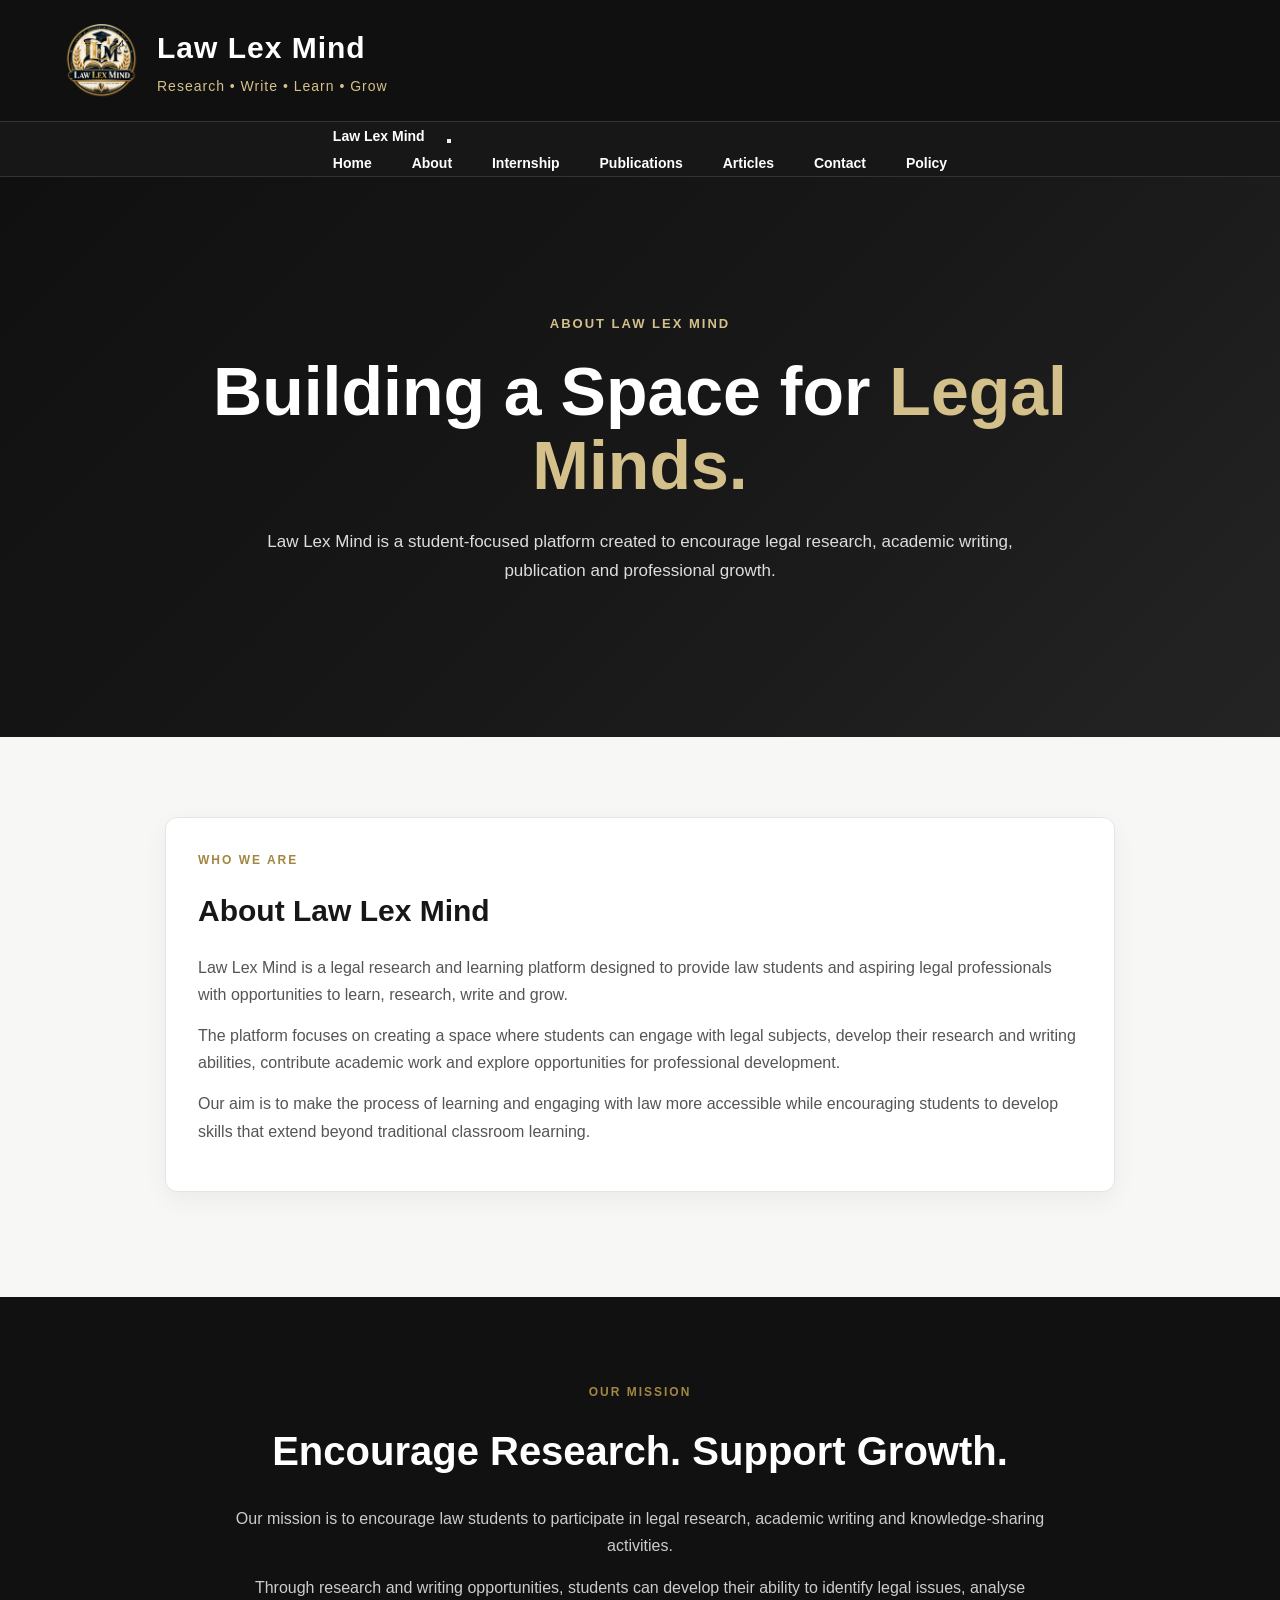
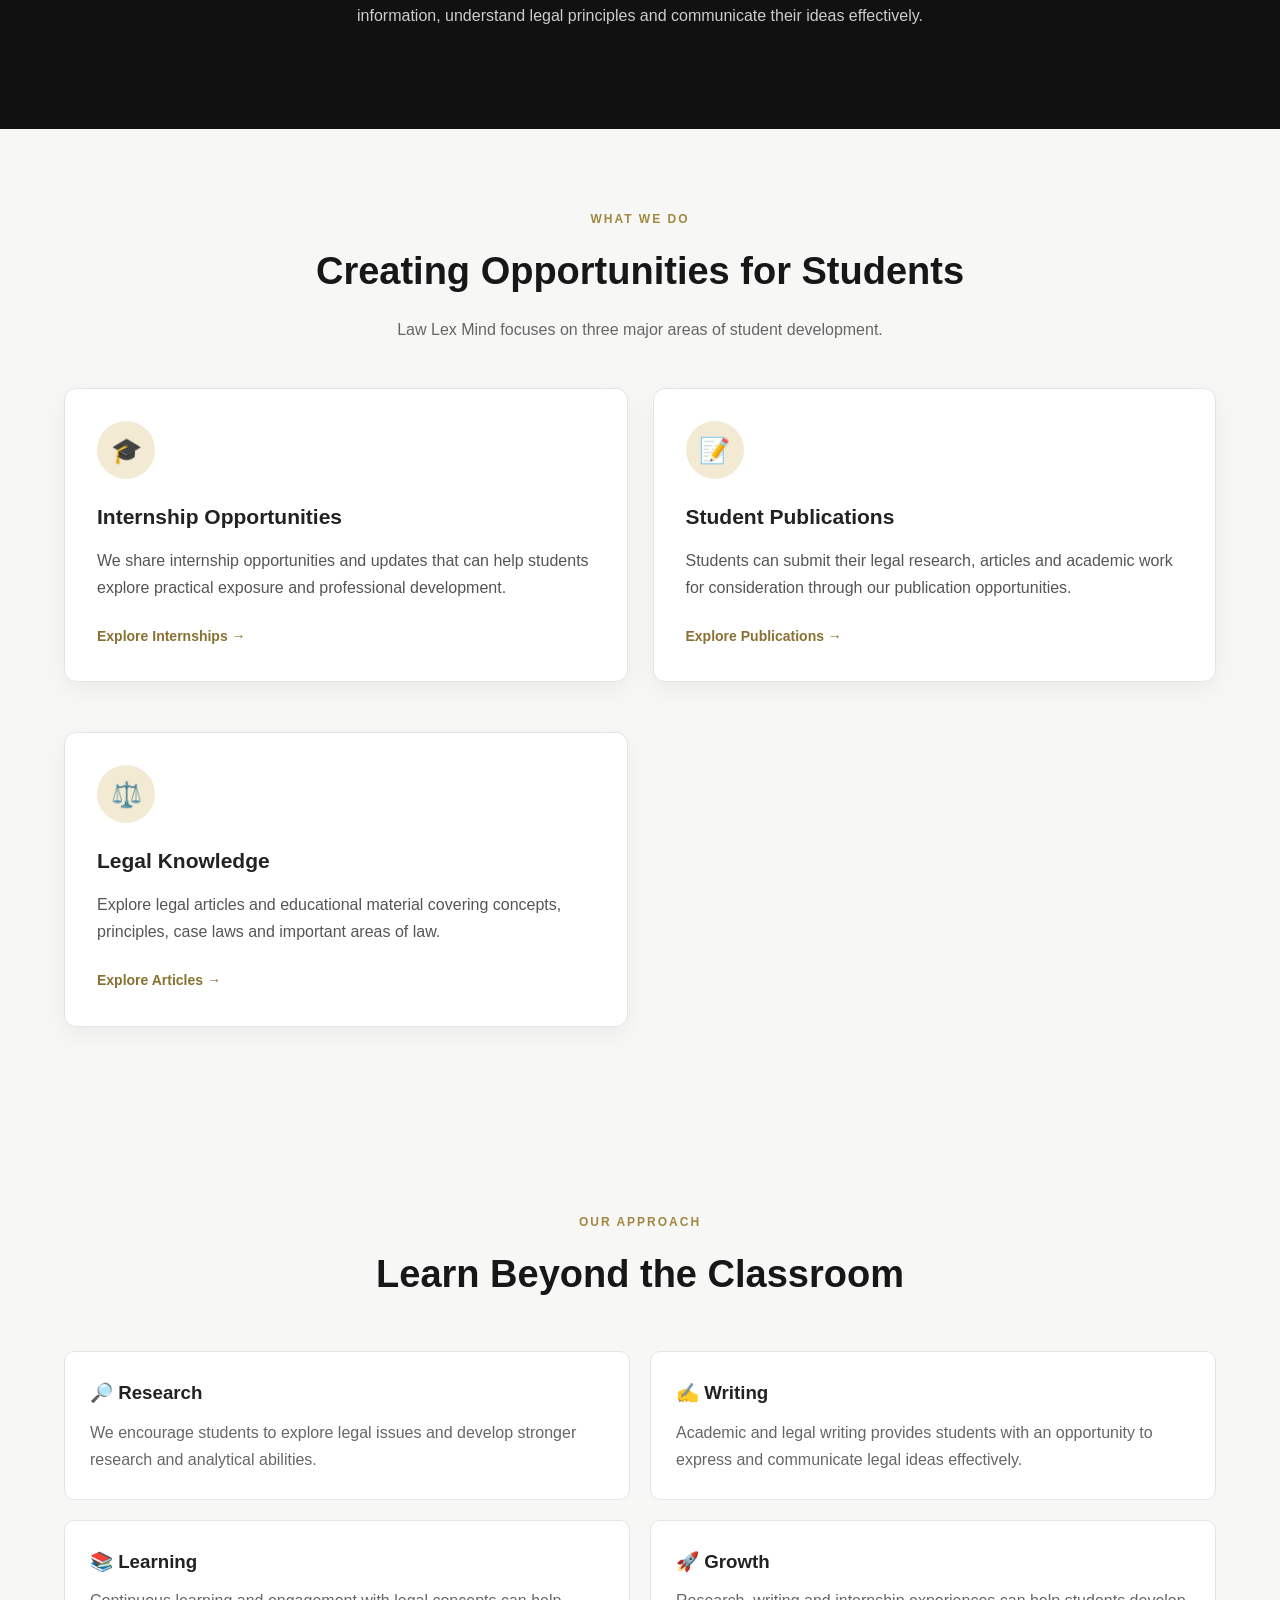
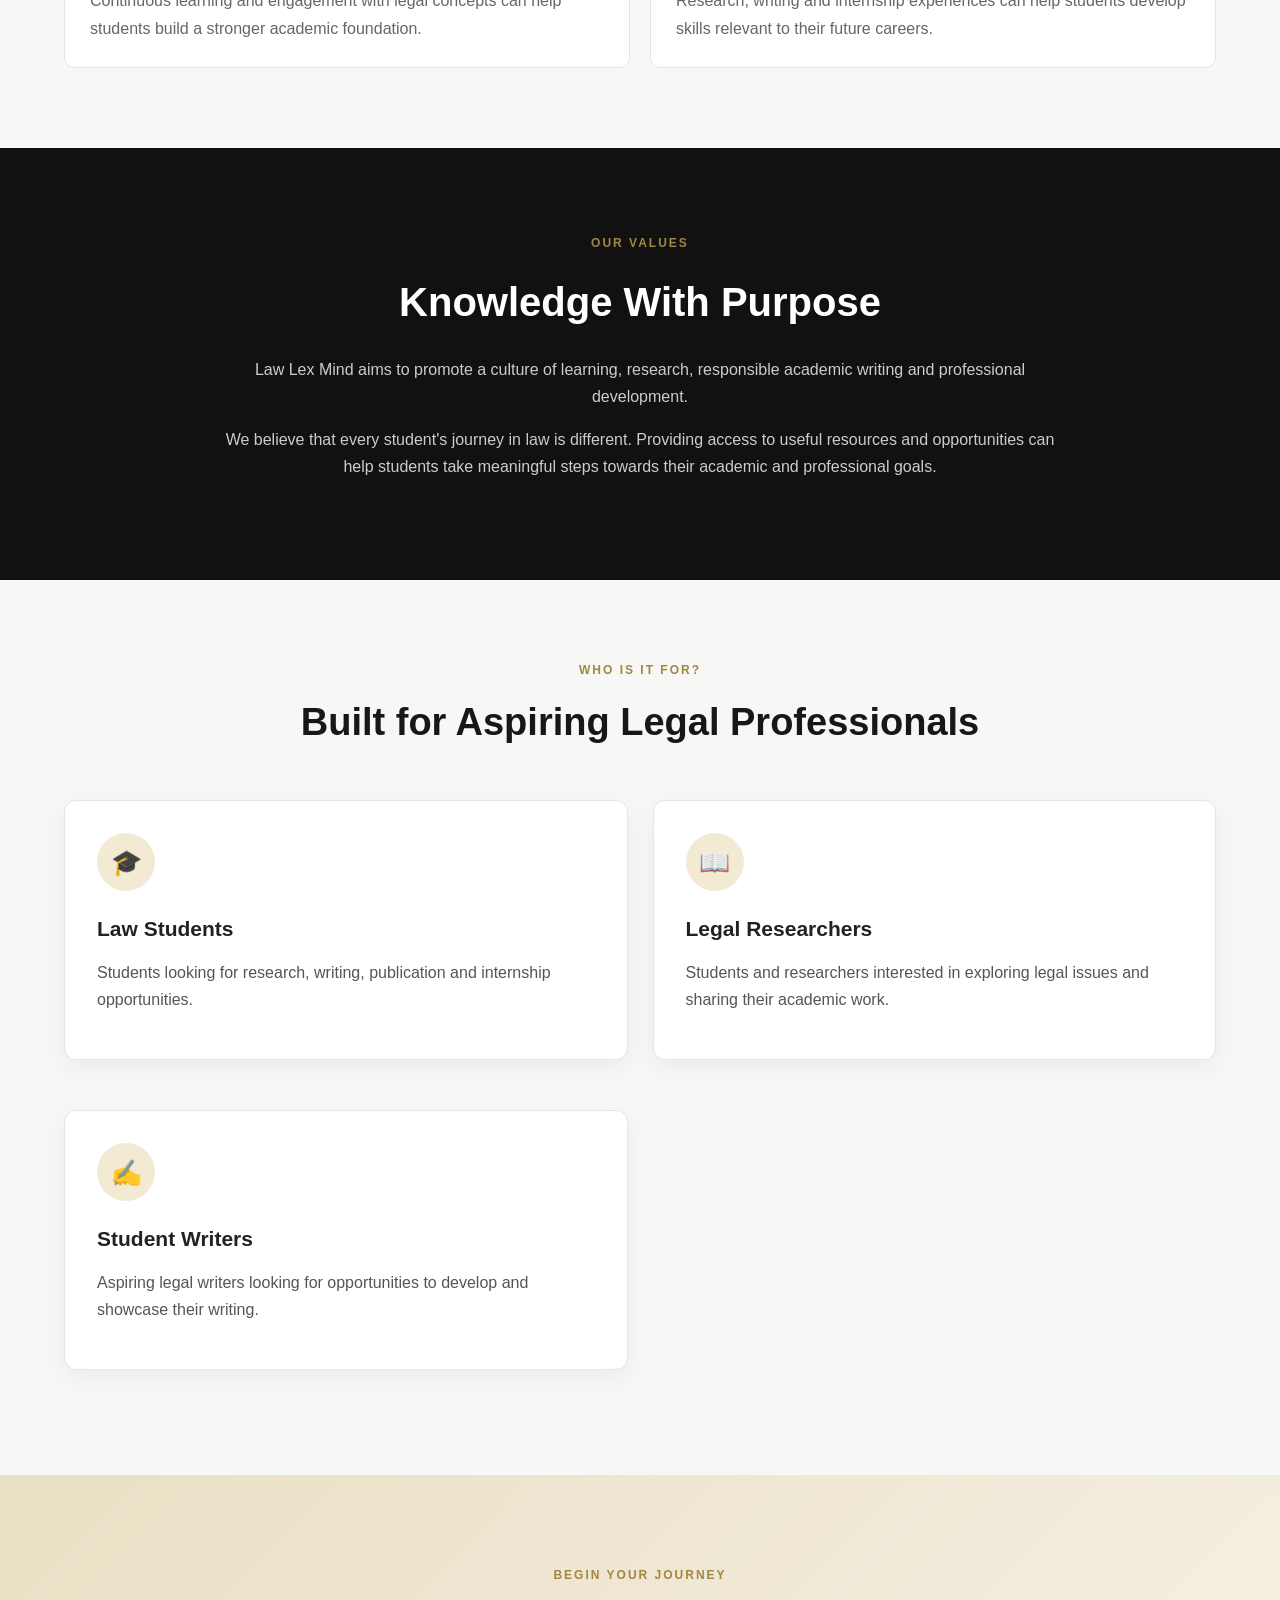
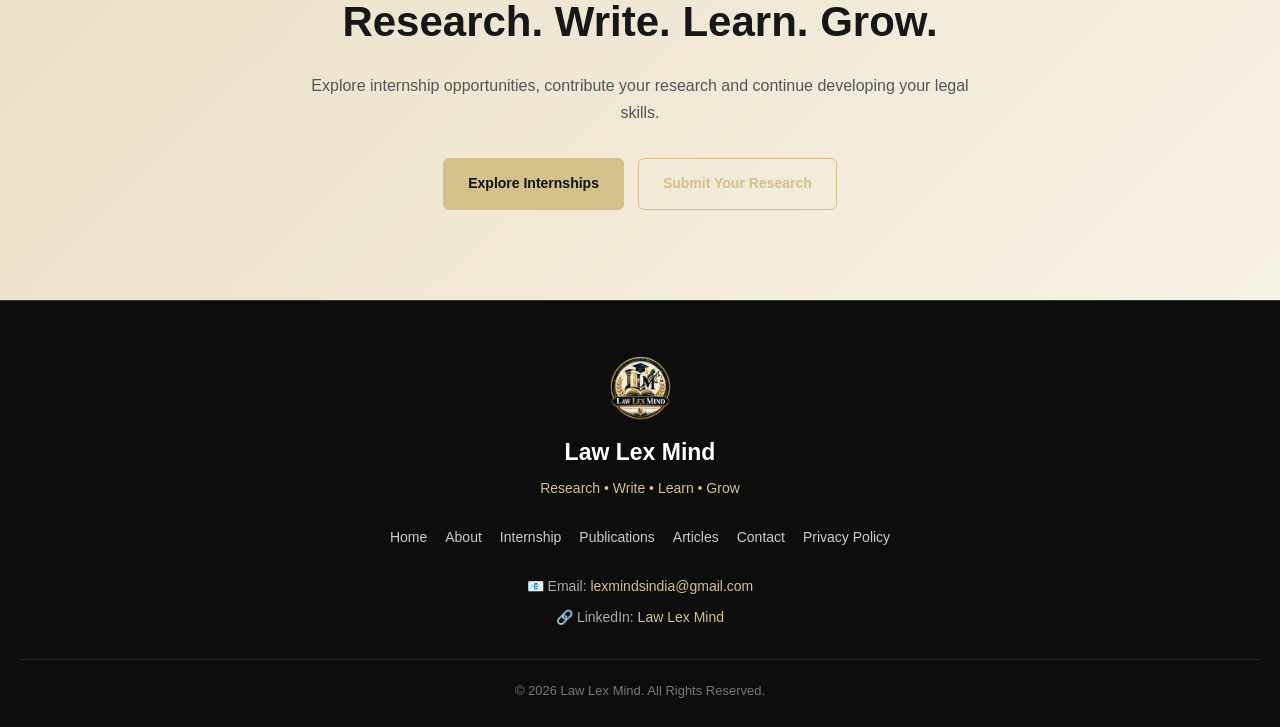
==== about.html @ 96eb08b3 "Update about.html" ====
<!DOCTYPE html>
<html lang="en">

<head>

  <meta charset="UTF-8">

  <meta name="viewport"
        content="width=device-width, initial-scale=1.0">

  <title>About | Law Lex Mind</title>

  <meta name="description"
        content="Learn about Law Lex Mind, a student-focused platform supporting legal research, academic writing, publications and internship opportunities.">

  <meta name="keywords"
        content="Law Lex Mind, about Law Lex Mind, legal research, law students, legal publications, internships">

  <meta name="author"
        content="Law Lex Mind">

  <link rel="icon"
        type="image/png"
        href="logo.png">

  <link rel="stylesheet"
        href="style.css">

</head>


<body>


<!-- =====================================================
     HEADER
     ===================================================== -->

<header>

  <div class="logo-area">

    <img src="logo.png"
         alt="Law Lex Mind Logo"
         class="site-logo">

    <div>

      <h1>Law Lex Mind</h1>

      <p>
        Research • Write • Learn • Grow
      </p>

    </div>

  </div>

</header>



<!-- =====================================================
     NAVIGATION
     ===================================================== -->

<nav class="navbar">

  <div class="nav-container">


    <!-- Mobile / Compact Brand -->

    <a href="index.html"
       class="nav-brand">

      Law Lex Mind

    </a>


    <!-- Three Line Menu -->

    <button class="menu-toggle"
            id="menuToggle"
            aria-label="Open navigation menu"
            aria-expanded="false">

      <span></span>
      <span></span>
      <span></span>

    </button>


    <!-- Navigation Links -->

    <div class="nav-links"
         id="navLinks">

      <a href="index.html">
        Home
      </a>

      <a href="about.html">
        About
      </a>

      <a href="internship.html">
        Internship
      </a>

      <a href="publications.html">
        Publications
      </a>

      <a href="articles.html">
        Articles
      </a>

      <a href="contact.html">
        Contact
      </a>

      <a href="policy.html">
        Policy
      </a>

    </div>

  </div>

</nav>



<!-- =====================================================
     ABOUT HERO
     ===================================================== -->

<section class="hero about-hero">

  <div class="hero-content">

    <p class="hero-tag">
      ABOUT LAW LEX MIND
    </p>

    <h2>
      Building a Space for
      <span>Legal Minds.</span>
    </h2>

    <p class="hero-text">

      Law Lex Mind is a student-focused platform
      created to encourage legal research, academic
      writing, publication and professional growth.

    </p>

  </div>

</section>



<!-- =====================================================
     WHO WE ARE
     ===================================================== -->

<main>


<section class="container">

  <div class="card intro-card">

    <p class="small-heading">
      WHO WE ARE
    </p>

    <h2>
      About Law Lex Mind
    </h2>

    <p>

      Law Lex Mind is a legal research and learning
      platform designed to provide law students and
      aspiring legal professionals with opportunities
      to learn, research, write and grow.

    </p>

    <p>

      The platform focuses on creating a space where
      students can engage with legal subjects, develop
      their research and writing abilities, contribute
      academic work and explore opportunities for
      professional development.

    </p>

    <p>

      Our aim is to make the process of learning and
      engaging with law more accessible while
      encouraging students to develop skills that
      extend beyond traditional classroom learning.

    </p>

  </div>

</section>



<!-- =====================================================
     OUR MISSION
     ===================================================== -->

<section class="dark-section">

  <div class="container">

    <div class="purpose-content">

      <p class="small-heading">
        OUR MISSION
      </p>

      <h2>
        Encourage Research. Support Growth.
      </h2>

      <p>

        Our mission is to encourage law students to
        participate in legal research, academic writing
        and knowledge-sharing activities.

      </p>

      <p>

        Through research and writing opportunities,
        students can develop their ability to identify
        legal issues, analyse information, understand
        legal principles and communicate their ideas
        effectively.

      </p>

    </div>

  </div>

</section>



<!-- =====================================================
     WHAT WE DO
     ===================================================== -->

<section class="container">

  <div class="section-heading">

    <p class="small-heading">
      WHAT WE DO
    </p>

    <h2>
      Creating Opportunities for Students
    </h2>

    <p>

      Law Lex Mind focuses on three major areas
      of student development.

    </p>

  </div>



  <div class="feature-grid">


    <!-- INTERNSHIPS -->

    <div class="card feature-card">

      <div class="feature-icon">
        🎓
      </div>

      <h3>
        Internship Opportunities
      </h3>

      <p>

        We share internship opportunities and
        updates that can help students explore
        practical exposure and professional
        development.

      </p>

      <a href="internship.html"
         class="card-button">

        Explore Internships →

      </a>

    </div>



    <!-- PUBLICATIONS -->

    <div class="card feature-card">

      <div class="feature-icon">
        📝
      </div>

      <h3>
        Student Publications
      </h3>

      <p>

        Students can submit their legal research,
        articles and academic work for consideration
        through our publication opportunities.

      </p>

      <a href="publications.html"
         class="card-button">

        Explore Publications →

      </a>

    </div>



    <!-- ARTICLES -->

    <div class="card feature-card">

      <div class="feature-icon">
        ⚖️
      </div>

      <h3>
        Legal Knowledge
      </h3>

      <p>

        Explore legal articles and educational
        material covering concepts, principles,
        case laws and important areas of law.

      </p>

      <a href="articles.html"
         class="card-button">

        Explore Articles →

      </a>

    </div>

  </div>

</section>



<!-- =====================================================
     OUR APPROACH
     ===================================================== -->

<section class="container">

  <div class="section-heading">

    <p class="small-heading">
      OUR APPROACH
    </p>

    <h2>
      Learn Beyond the Classroom
    </h2>

  </div>



  <div class="benefits-grid">


    <div class="benefit">

      <h3>
        🔎 Research
      </h3>

      <p>

        We encourage students to explore legal
        issues and develop stronger research
        and analytical abilities.

      </p>

    </div>



    <div class="benefit">

      <h3>
        ✍️ Writing
      </h3>

      <p>

        Academic and legal writing provides
        students with an opportunity to express
        and communicate legal ideas effectively.

      </p>

    </div>



    <div class="benefit">

      <h3>
        📚 Learning
      </h3>

      <p>

        Continuous learning and engagement
        with legal concepts can help students
        build a stronger academic foundation.

      </p>

    </div>



    <div class="benefit">

      <h3>
        🚀 Growth
      </h3>

      <p>

        Research, writing and internship
        experiences can help students develop
        skills relevant to their future careers.

      </p>

    </div>

  </div>

</section>



<!-- =====================================================
     OUR VALUES
     ===================================================== -->

<section class="dark-section">

  <div class="container">

    <div class="purpose-content">

      <p class="small-heading">
        OUR VALUES
      </p>

      <h2>
        Knowledge With Purpose
      </h2>

      <p>

        Law Lex Mind aims to promote a culture of
        learning, research, responsible academic
        writing and professional development.

      </p>

      <p>

        We believe that every student's journey
        in law is different. Providing access to
        useful resources and opportunities can
        help students take meaningful steps
        towards their academic and professional
        goals.

      </p>

    </div>

  </div>

</section>



<!-- =====================================================
     WHO CAN USE LAW LEX MIND
     ===================================================== -->

<section class="container">

  <div class="section-heading">

    <p class="small-heading">
      WHO IS IT FOR?
    </p>

    <h2>
      Built for Aspiring Legal Professionals
    </h2>

  </div>



  <div class="feature-grid">


    <div class="card feature-card">

      <div class="feature-icon">
        🎓
      </div>

      <h3>
        Law Students
      </h3>

      <p>

        Students looking for research,
        writing, publication and internship
        opportunities.

      </p>

    </div>



    <div class="card feature-card">

      <div class="feature-icon">
        📖
      </div>

      <h3>
        Legal Researchers
      </h3>

      <p>

        Students and researchers interested
        in exploring legal issues and sharing
        their academic work.

      </p>

    </div>



    <div class="card feature-card">

      <div class="feature-icon">
        ✍️
      </div>

      <h3>
        Student Writers
      </h3>

      <p>

        Aspiring legal writers looking for
        opportunities to develop and showcase
        their writing.

      </p>

    </div>

  </div>

</section>



<!-- =====================================================
     CALL TO ACTION
     ===================================================== -->

<section class="cta-section">

  <div class="container">

    <p class="small-heading">
      BEGIN YOUR JOURNEY
    </p>

    <h2>
      Research. Write. Learn. Grow.
    </h2>

    <p>

      Explore internship opportunities,
      contribute your research and continue
      developing your legal skills.

    </p>


    <div class="hero-buttons">


      <a href="internship.html"
         class="btn">

        Explore Internships

      </a>


      <a href="publications.html"
         class="btn secondary-btn">

        Submit Your Research

      </a>


    </div>

  </div>

</section>


</main>



<!-- =====================================================
     FOOTER
     ===================================================== -->

<footer>


  <div class="footer-logo">

    <img src="logo.png"
         alt="Law Lex Mind Logo"
         class="footer-logo-img">

    <h3>
      Law Lex Mind
    </h3>

    <p>
      Research • Write • Learn • Grow
    </p>

  </div>



  <div class="footer-links">

    <a href="index.html">
      Home
    </a>

    <a href="about.html">
      About
    </a>

    <a href="internship.html">
      Internship
    </a>

    <a href="publications.html">
      Publications
    </a>

    <a href="articles.html">
      Articles
    </a>

    <a href="contact.html">
      Contact
    </a>

    <a href="policy.html">
      Privacy Policy
    </a>

  </div>



  <div class="footer-contact">

    <p>

      📧 Email:

      <a href="mailto:lexmindsindia@gmail.com">

        lexmindsindia@gmail.com

      </a>

    </p>


    <p>

      🔗 LinkedIn:

      <a href="https://www.linkedin.com/company/legal-school-notes/"
         target="_blank"
         rel="noopener">

        Law Lex Mind

      </a>

    </p>

  </div>



  <p class="copyright">

    © 2026 Law Lex Mind. All Rights Reserved.

  </p>


</footer>



<!-- =====================================================
     MOBILE MENU JAVASCRIPT
     ===================================================== -->

<script>

const menuToggle =
  document.getElementById("menuToggle");

const navLinks =
  document.getElementById("navLinks");


/* Open / Close Menu */

menuToggle.addEventListener(
  "click",
  function () {

    navLinks.classList.toggle("active");

    const isOpen =
      navLinks.classList.contains("active");

    menuToggle.setAttribute(
      "aria-expanded",
      isOpen
    );

  }
);



/* Close Menu After Selecting a Page */

document.querySelectorAll(
  ".nav-links a"
).forEach(
  function (link) {

    link.addEventListener(
      "click",
      function () {

        navLinks.classList.remove("active");

        menuToggle.setAttribute(
          "aria-expanded",
          "false"
        );

      }
    );

  }
);

</script>


</body>

</html>
---- style.css ----
/* =========================================================
   LAW LEX MIND
   PROFESSIONAL WEBSITE STYLESHEET
   ========================================================= */


/* =========================
   RESET
   ========================= */

* {
  margin: 0;
  padding: 0;
  box-sizing: border-box;
}


html {
  scroll-behavior: smooth;
}


body {
  font-family: Arial, Helvetica, sans-serif;
  background: #f7f7f5;
  color: #202020;
  line-height: 1.7;
}


/* =========================
   GLOBAL
   ========================= */

a {
  text-decoration: none;
}


img {
  max-width: 100%;
  display: block;
}


.container {
  width: 90%;
  max-width: 1180px;
  margin: auto;
}


main {
  overflow: hidden;
}


/* =========================
   HEADER
   ========================= */

header {
  background: #101010;
  color: #ffffff;
  padding: 22px 5%;
  border-bottom: 1px solid #333333;
}


.logo-area {
  max-width: 1180px;
  margin: auto;

  display: flex;
  align-items: center;
  gap: 18px;
}


.site-logo {
  width: 75px;
  height: 75px;
  object-fit: contain;
}


.logo-area h1 {
  font-size: 30px;
  letter-spacing: 1px;
  margin-bottom: 2px;
}


.logo-area p {
  color: #d4c08a;
  font-size: 14px;
  letter-spacing: 1px;
}


/* =========================
   NAVIGATION
   ========================= */

nav {
  background: #171717;

  display: flex;
  justify-content: center;
  align-items: center;
  flex-wrap: wrap;

  border-bottom: 1px solid #333333;
}


nav a {
  color: #ffffff;
  padding: 16px 18px;

  font-size: 14px;
  font-weight: 600;

  transition: 0.3s ease;
}


nav a:hover {
  color: #d4c08a;
  background: #222222;
}


nav a.active {
  color: #d4c08a;
  border-bottom: 2px solid #d4c08a;
}


/* =========================
   HERO
   ========================= */

.hero {
  min-height: 560px;

  display: flex;
  align-items: center;

  background:
    linear-gradient(
      135deg,
      #101010 0%,
      #181818 55%,
      #242424 100%
    );

  color: #ffffff;

  padding: 90px 5%;
}


.hero-content {
  width: 90%;
  max-width: 900px;
  margin: auto;
  text-align: center;
}


.hero-tag {
  color: #d4c08a;

  font-size: 13px;
  font-weight: 700;

  letter-spacing: 2px;

  margin-bottom: 18px;
}


.hero h2 {
  font-size: clamp(38px, 6vw, 68px);

  line-height: 1.1;

  margin-bottom: 25px;
}


.hero h2 span {
  color: #d4c08a;
}


.hero-text {
  max-width: 780px;
  margin: 0 auto 15px;

  color: #dddddd;

  font-size: 17px;
}


.hero-buttons {
  margin-top: 32px;

  display: flex;
  justify-content: center;
  align-items: center;

  flex-wrap: wrap;
  gap: 14px;
}


/* =========================
   BUTTONS
   ========================= */

.btn {
  display: inline-block;

  background: #d4c08a;
  color: #111111;

  padding: 13px 24px;

  border-radius: 6px;

  font-size: 14px;
  font-weight: 700;

  border: 1px solid #d4c08a;

  transition: 0.3s ease;
}


.btn:hover {
  background: transparent;
  color: #d4c08a;

  transform: translateY(-2px);
}


.secondary-btn {
  background: transparent;
  color: #d4c08a;
}


.secondary-btn:hover {
  background: #d4c08a;
  color: #111111;
}


/* =========================
   SECTIONS
   ========================= */

section {
  padding: 80px 0;
}


.section-heading {
  text-align: center;

  max-width: 800px;

  margin: 0 auto 45px;
}


.section-heading h2 {
  font-size: 38px;

  margin-bottom: 12px;

  color: #171717;
}


.section-heading p {
  color: #666666;
}


/* =========================
   SMALL HEADING
   ========================= */

.small-heading {
  color: #a28742 !important;

  font-size: 12px !important;

  font-weight: 800;

  letter-spacing: 2px;

  text-transform: uppercase;

  margin-bottom: 10px;
}


/* =========================
   CARDS
   ========================= */

.card {
  background: #ffffff;

  border: 1px solid #e5e5e5;

  border-radius: 12px;

  padding: 32px;

  margin-bottom: 25px;

  box-shadow:
    0 8px 25px rgba(0, 0, 0, 0.05);

  transition: 0.3s ease;
}


.card:hover {
  transform: translateY(-5px);

  box-shadow:
    0 15px 35px rgba(0, 0, 0, 0.09);
}


.card h2 {
  font-size: 30px;

  margin-bottom: 18px;

  color: #171717;
}


.card h3 {
  font-size: 21px;

  margin: 12px 0;

  color: #222222;
}


.card p {
  color: #555555;

  margin-bottom: 14px;
}


/* =========================
   INTRO CARD
   ========================= */

.intro-card {
  max-width: 950px;

  margin-left: auto;
  margin-right: auto;
}


/* =========================
   FEATURE GRID
   ========================= */

.feature-grid {
  display: grid;

  grid-template-columns:
    repeat(2, minmax(0, 1fr));

  gap: 25px;
}


.feature-card {
  position: relative;
}


.feature-icon {
  width: 58px;
  height: 58px;

  display: flex;
  align-items: center;
  justify-content: center;

  background: #f2ead2;

  border-radius: 50%;

  font-size: 25px;

  margin-bottom: 20px;
}


.card-button {
  display: inline-block;

  margin-top: 10px;

  color: #8a7132;

  font-weight: 700;

  font-size: 14px;

  transition: 0.3s ease;
}


.card-button:hover {
  color: #111111;

  transform: translateX(4px);
}


/* =========================
   BENEFITS GRID
   ========================= */

.benefits-grid {
  display: grid;

  grid-template-columns:
    repeat(2, minmax(0, 1fr));

  gap: 20px;

  margin-top: 30px;
}


.benefit {
  background: #ffffff;

  border: 1px solid #e5e5e5;

  border-radius: 10px;

  padding: 25px;

  transition: 0.3s ease;
}


.benefit:hover {
  border-color: #d4c08a;

  transform: translateY(-3px);
}


.benefit h3 {
  margin-bottom: 10px;

  color: #222222;
}


.benefit p {
  color: #666666;
}


/* =========================
   DARK SECTION
   ========================= */

.dark-section {
  background: #111111;

  color: #ffffff;

  padding: 85px 0;
}


.purpose-content {
  max-width: 850px;

  margin: auto;

  text-align: center;
}


.purpose-content h2 {
  font-size: 40px;

  margin-bottom: 20px;

  color: #ffffff;
}


.purpose-content h3 {
  color: #d4c08a;

  font-size: 25px;

  margin-top: 25px;
}


.purpose-content p {
  color: #cccccc;

  margin-bottom: 15px;
}


/* =========================
   CTA
   ========================= */

.cta-section {
  background:
    linear-gradient(
      135deg,
      #e9dfc4,
      #f7f2e6
    );

  text-align: center;

  padding: 90px 20px;
}


.cta-section h2 {
  font-size: 42px;

  margin-bottom: 15px;

  color: #171717;
}


.cta-section p {
  max-width: 700px;

  margin: 0 auto;

  color: #555555;
}


/* =========================
   FOOTER
   ========================= */

footer {
  background: #0d0d0d;

  color: #ffffff;

  text-align: center;

  padding: 55px 20px 25px;

  border-top: 1px solid #333333;
}


.footer-logo-img {
  width: 65px;
  height: 65px;

  object-fit: contain;

  margin: 0 auto 12px;
}


.footer-logo h3 {
  font-size: 23px;

  margin-bottom: 5px;
}


.footer-logo p {
  color: #d4c08a;

  font-size: 14px;

  margin-bottom: 25px;
}


.footer-links {
  display: flex;

  justify-content: center;

  align-items: center;

  flex-wrap: wrap;

  gap: 18px;

  margin: 25px auto;
}


.footer-links a {
  color: #cccccc;

  font-size: 14px;

  transition: 0.3s ease;
}


.footer-links a:hover {
  color: #d4c08a;
}


.footer-contact {
  margin-top: 25px;
}


.footer-contact p {
  color: #aaaaaa;

  margin: 7px 0;

  font-size: 14px;
}


.footer-contact a {
  color: #d4c08a;
}


.copyright {
  margin-top: 30px;

  padding-top: 20px;

  border-top: 1px solid #292929;

  color: #777777;

  font-size: 13px;
}


/* =========================
   MOBILE NAVIGATION
   ========================= */

@media (max-width: 768px) {

  header {
    padding: 18px 5%;
  }


  .logo-area {
    justify-content: center;

    text-align: left;
  }


  .site-logo {
    width: 60px;
    height: 60px;
  }


  .logo-area h1 {
    font-size: 24px;
  }


  .logo-area p {
    font-size: 11px;
  }


  nav {
    padding: 5px 3%;

    justify-content: center;
  }


  nav a {
    padding: 10px 9px;

    font-size: 12px;
  }


  .hero {
    min-height: 500px;

    padding: 70px 5%;
  }


  .hero h2 {
    font-size: 42px;
  }


  .hero-text {
    font-size: 15px;
  }


  section {
    padding: 60px 0;
  }


  .container {
    width: 92%;
  }


  .feature-grid {
    grid-template-columns: 1fr;
  }


  .benefits-grid {
    grid-template-columns: 1fr;
  }


  .section-heading h2 {
    font-size: 30px;
  }


  .purpose-content h2 {
    font-size: 31px;
  }


  .cta-section h2 {
    font-size: 32px;
  }


  .card {
    padding: 25px;
  }


  .hero-buttons {
    flex-direction: column;

    width: 100%;
  }


  .hero-buttons .btn {
    width: 100%;

    max-width: 320px;

    text-align: center;
  }

}


/* =========================
   SMALL PHONES
   ========================= */

@media (max-width: 480px) {

  .logo-area {
    gap: 10px;
  }


  .site-logo {
    width: 50px;
    height: 50px;
  }


  .logo-area h1 {
    font-size: 20px;
  }


  .logo-area p {
    font-size: 9px;
  }


  nav a {
    padding: 8px 7px;

    font-size: 11px;
  }


  .hero {
    min-height: 480px;

    padding: 60px 5%;
  }


  .hero h2 {
    font-size: 34px;
  }


  .hero-tag {
    font-size: 10px;
  }


  .hero-text {
    font-size: 14px;
  }


  .card {
    padding: 22px;
  }


  .card h2 {
    font-size: 25px;
  }


  .card h3 {
    font-size: 19px;
  }


  .section-heading h2 {
    font-size: 27px;
  }


  .purpose-content h2 {
    font-size: 27px;
  }


  .cta-section h2 {
    font-size: 28px;
  }


  .footer-links {
    gap: 12px;
  }


  .footer-links a {
    font-size: 12px;
  }

}
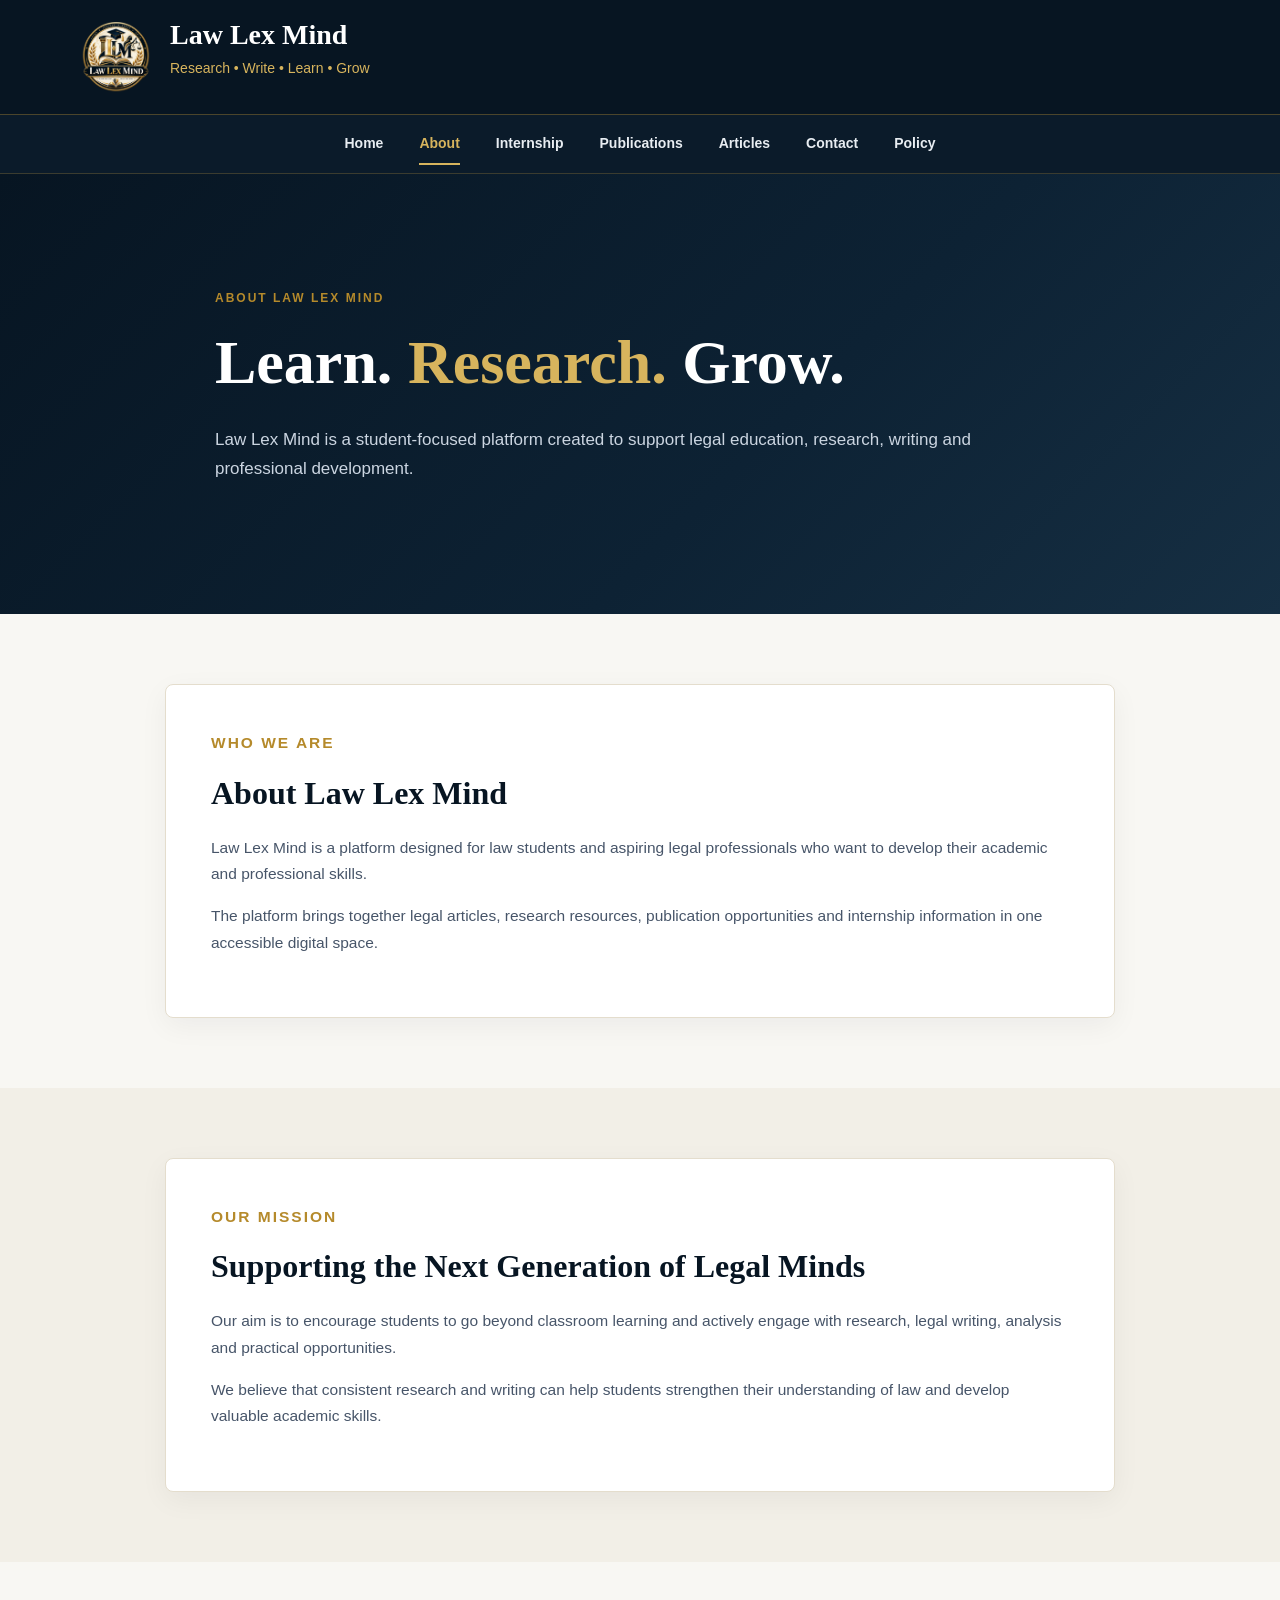
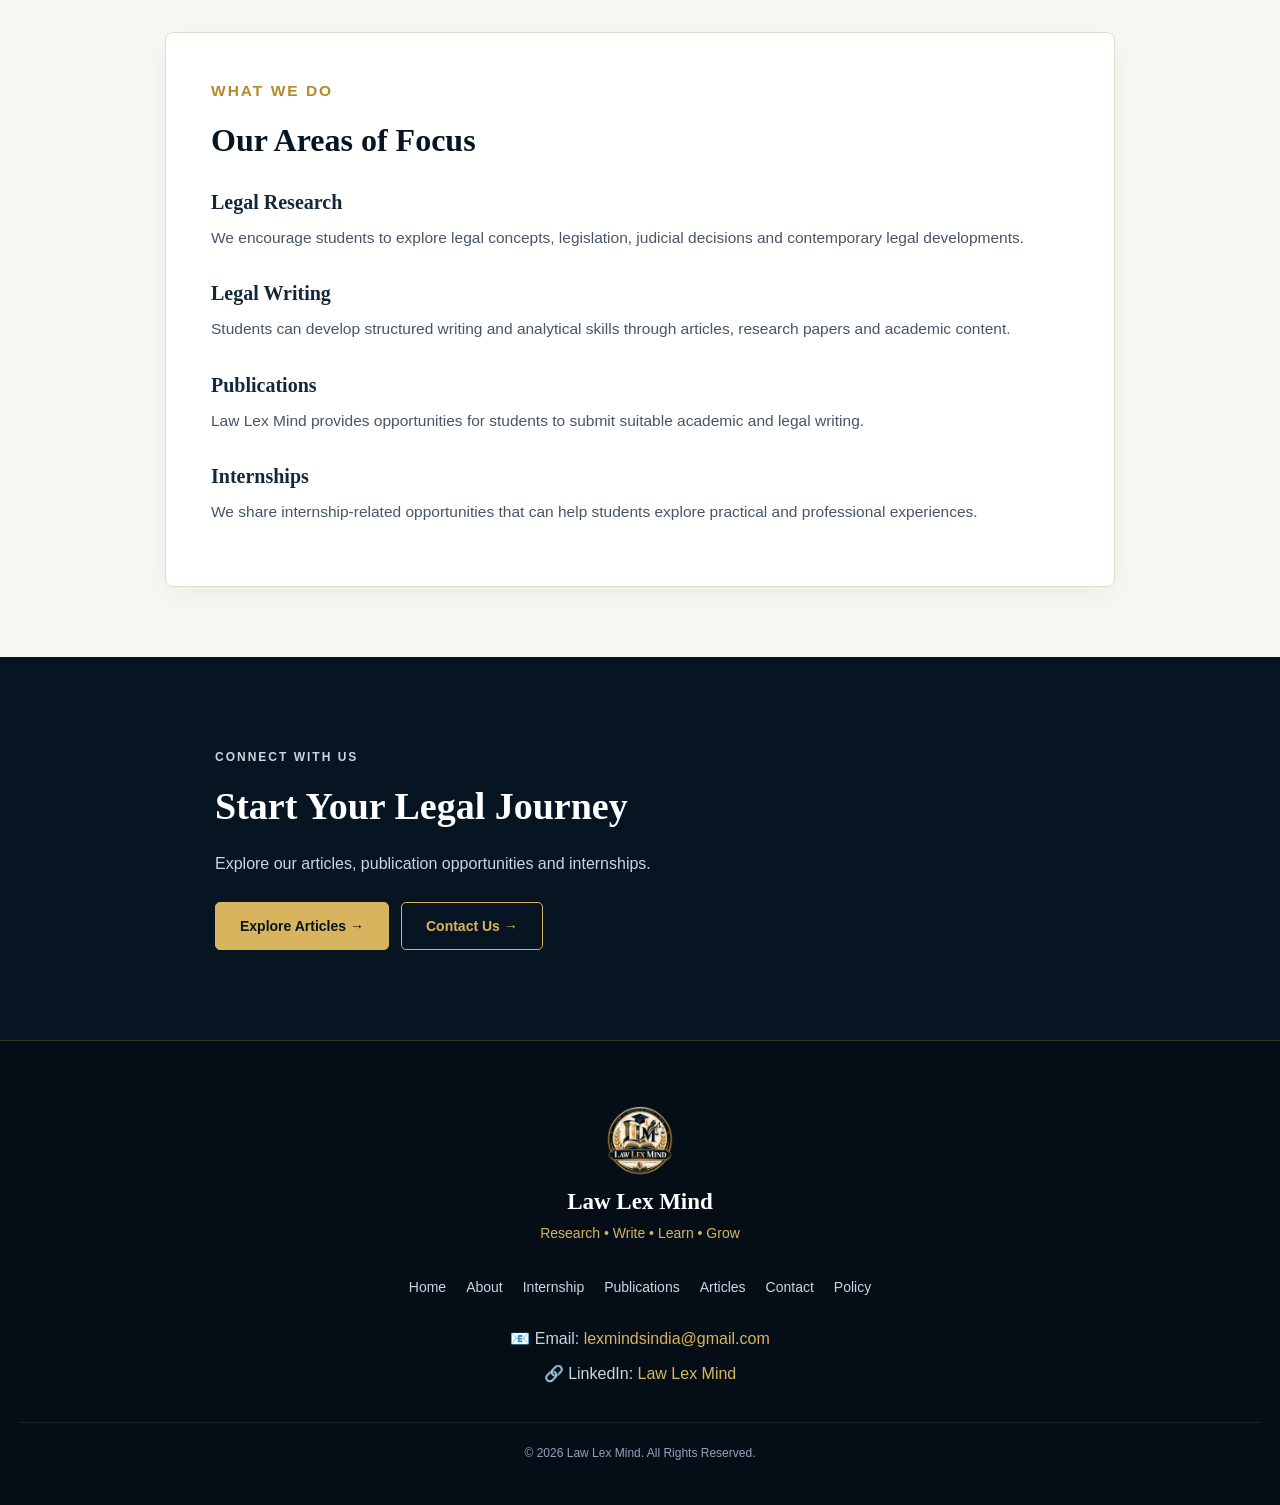
==== commit 40b96bb1: "Update about.html" ====
--- a/about.html
+++ b/about.html
@@ -4,53 +4,43 @@
 <head>
 
   <meta charset="UTF-8">
-
-  <meta name="viewport"
-        content="width=device-width, initial-scale=1.0">
-
-  <title>About | Law Lex Mind</title>
+  <meta name="viewport" content="width=device-width, initial-scale=1.0">
+
+  <title>About Law Lex Mind | Legal Education & Research</title>
 
   <meta name="description"
-        content="Learn about Law Lex Mind, a student-focused platform supporting legal research, academic writing, publications and internship opportunities.">
+        content="Learn about Law Lex Mind, a student-focused platform supporting legal research, writing, publications and professional opportunities.">
 
   <meta name="keywords"
-        content="Law Lex Mind, about Law Lex Mind, legal research, law students, legal publications, internships">
-
-  <meta name="author"
-        content="Law Lex Mind">
-
-  <link rel="icon"
-        type="image/png"
-        href="logo.png">
-
-  <link rel="stylesheet"
-        href="style.css">
+        content="Law Lex Mind, about Law Lex Mind, law students, legal research, legal education">
+
+  <meta name="author" content="Law Lex Mind">
+
+  <link rel="icon" type="image/png" href="./logo.png">
+
+  <link rel="stylesheet" href="./style.css?v=2">
 
 </head>
 
-
 <body>
 
 
-<!-- =====================================================
-     HEADER
-     ===================================================== -->
-
-<header>
+<!-- HEADER -->
+
+<header class="site-header">
 
   <div class="logo-area">
 
-    <img src="logo.png"
-         alt="Law Lex Mind Logo"
-         class="site-logo">
-
-    <div>
+    <img
+      src="./logo.png"
+      alt="Law Lex Mind Logo"
+      class="site-logo">
+
+    <div class="brand-text">
 
       <h1>Law Lex Mind</h1>
 
-      <p>
-        Research • Write • Learn • Grow
-      </p>
+      <p>Research • Write • Learn • Grow</p>
 
     </div>
 
@@ -59,104 +49,39 @@
 </header>
 
 
-
-<!-- =====================================================
-     NAVIGATION
-     ===================================================== -->
-
-<nav class="navbar">
-
-  <div class="nav-container">
-
-
-    <!-- Mobile / Compact Brand -->
-
-    <a href="index.html"
-       class="nav-brand">
-
-      Law Lex Mind
-
-    </a>
-
-
-    <!-- Three Line Menu -->
-
-    <button class="menu-toggle"
-            id="menuToggle"
-            aria-label="Open navigation menu"
-            aria-expanded="false">
-
-      <span></span>
-      <span></span>
-      <span></span>
-
-    </button>
-
-
-    <!-- Navigation Links -->
-
-    <div class="nav-links"
-         id="navLinks">
-
-      <a href="index.html">
-        Home
-      </a>
-
-      <a href="about.html">
-        About
-      </a>
-
-      <a href="internship.html">
-        Internship
-      </a>
-
-      <a href="publications.html">
-        Publications
-      </a>
-
-      <a href="articles.html">
-        Articles
-      </a>
-
-      <a href="contact.html">
-        Contact
-      </a>
-
-      <a href="policy.html">
-        Policy
-      </a>
-
-    </div>
-
-  </div>
+<!-- NAVIGATION -->
+
+<nav class="main-navigation" aria-label="Main Navigation">
+
+  <a href="index.html">Home</a>
+  <a href="about.html" class="active">About</a>
+  <a href="internship.html">Internship</a>
+  <a href="publications.html">Publications</a>
+  <a href="articles.html">Articles</a>
+  <a href="contact.html">Contact</a>
+  <a href="policy.html">Policy</a>
 
 </nav>
 
 
-
-<!-- =====================================================
-     ABOUT HERO
-     ===================================================== -->
-
-<section class="hero about-hero">
-
-  <div class="hero-content">
+<!-- HERO -->
+
+<section class="policy-hero">
+
+  <div class="policy-hero-content">
 
     <p class="hero-tag">
       ABOUT LAW LEX MIND
     </p>
 
     <h2>
-      Building a Space for
-      <span>Legal Minds.</span>
+      Learn. <span>Research.</span> Grow.
     </h2>
 
     <p class="hero-text">
-
-      Law Lex Mind is a student-focused platform
-      created to encourage legal research, academic
-      writing, publication and professional growth.
-
+      Law Lex Mind is a student-focused platform created
+      to support legal education, research, writing and
+      professional development.
     </p>
 
   </div>
@@ -164,688 +89,225 @@
 </section>
 
 
-
-<!-- =====================================================
-     WHO WE ARE
-     ===================================================== -->
+<!-- CONTENT -->
 
 <main>
 
-
-<section class="container">
-
-  <div class="card intro-card">
-
-    <p class="small-heading">
-      WHO WE ARE
-    </p>
-
-    <h2>
-      About Law Lex Mind
-    </h2>
-
-    <p>
-
-      Law Lex Mind is a legal research and learning
-      platform designed to provide law students and
-      aspiring legal professionals with opportunities
-      to learn, research, write and grow.
-
-    </p>
-
-    <p>
-
-      The platform focuses on creating a space where
-      students can engage with legal subjects, develop
-      their research and writing abilities, contribute
-      academic work and explore opportunities for
-      professional development.
-
-    </p>
-
-    <p>
-
-      Our aim is to make the process of learning and
-      engaging with law more accessible while
-      encouraging students to develop skills that
-      extend beyond traditional classroom learning.
-
-    </p>
-
-  </div>
-
-</section>
-
-
-
-<!-- =====================================================
-     OUR MISSION
-     ===================================================== -->
-
-<section class="dark-section">
-
-  <div class="container">
-
-    <div class="purpose-content">
+<section class="policy-section">
+
+  <div class="policy-container">
+
+    <div class="policy-card">
+
+      <p class="small-heading">
+        WHO WE ARE
+      </p>
+
+      <h2>
+        About Law Lex Mind
+      </h2>
+
+      <p>
+        Law Lex Mind is a platform designed for law students
+        and aspiring legal professionals who want to develop
+        their academic and professional skills.
+      </p>
+
+      <p>
+        The platform brings together legal articles,
+        research resources, publication opportunities and
+        internship information in one accessible digital
+        space.
+      </p>
+
+    </div>
+
+  </div>
+
+</section>
+
+
+<section class="policy-section">
+
+  <div class="policy-container">
+
+    <div class="policy-card">
 
       <p class="small-heading">
         OUR MISSION
       </p>
 
       <h2>
-        Encourage Research. Support Growth.
+        Supporting the Next Generation of Legal Minds
       </h2>
 
       <p>
-
-        Our mission is to encourage law students to
-        participate in legal research, academic writing
-        and knowledge-sharing activities.
-
-      </p>
-
-      <p>
-
-        Through research and writing opportunities,
-        students can develop their ability to identify
-        legal issues, analyse information, understand
-        legal principles and communicate their ideas
-        effectively.
-
-      </p>
-
-    </div>
-
-  </div>
-
-</section>
-
-
-
-<!-- =====================================================
-     WHAT WE DO
-     ===================================================== -->
-
-<section class="container">
-
-  <div class="section-heading">
-
-    <p class="small-heading">
-      WHAT WE DO
+        Our aim is to encourage students to go beyond
+        classroom learning and actively engage with
+        research, legal writing, analysis and practical
+        opportunities.
+      </p>
+
+      <p>
+        We believe that consistent research and writing
+        can help students strengthen their understanding
+        of law and develop valuable academic skills.
+      </p>
+
+    </div>
+
+  </div>
+
+</section>
+
+
+<section class="policy-section">
+
+  <div class="policy-container">
+
+    <div class="policy-card">
+
+      <p class="small-heading">
+        WHAT WE DO
+      </p>
+
+      <h2>
+        Our Areas of Focus
+      </h2>
+
+      <h3>Legal Research</h3>
+
+      <p>
+        We encourage students to explore legal concepts,
+        legislation, judicial decisions and contemporary
+        legal developments.
+      </p>
+
+      <h3>Legal Writing</h3>
+
+      <p>
+        Students can develop structured writing and
+        analytical skills through articles, research
+        papers and academic content.
+      </p>
+
+      <h3>Publications</h3>
+
+      <p>
+        Law Lex Mind provides opportunities for students
+        to submit suitable academic and legal writing.
+      </p>
+
+      <h3>Internships</h3>
+
+      <p>
+        We share internship-related opportunities that
+        can help students explore practical and
+        professional experiences.
+      </p>
+
+    </div>
+
+  </div>
+
+</section>
+
+
+<section class="policy-contact">
+
+  <div class="policy-container">
+
+    <div class="contact-content">
+
+      <p class="small-heading">
+        CONNECT WITH US
+      </p>
+
+      <h2>
+        Start Your Legal Journey
+      </h2>
+
+      <p>
+        Explore our articles, publication opportunities
+        and internships.
+      </p>
+
+      <div class="hero-buttons">
+
+        <a href="articles.html" class="btn">
+          Explore Articles →
+        </a>
+
+        <a href="contact.html" class="btn secondary-btn">
+          Contact Us →
+        </a>
+
+      </div>
+
+    </div>
+
+  </div>
+
+</section>
+
+</main>
+
+
+<!-- FOOTER -->
+
+<footer class="site-footer">
+
+  <div class="footer-logo">
+
+    <img
+      src="./logo.png"
+      alt="Law Lex Mind Logo"
+      class="footer-logo-img">
+
+    <h3>Law Lex Mind</h3>
+
+    <p>Research • Write • Learn • Grow</p>
+
+  </div>
+
+  <div class="footer-links">
+
+    <a href="index.html">Home</a>
+    <a href="about.html">About</a>
+    <a href="internship.html">Internship</a>
+    <a href="publications.html">Publications</a>
+    <a href="articles.html">Articles</a>
+    <a href="contact.html">Contact</a>
+    <a href="policy.html">Policy</a>
+
+  </div>
+
+  <div class="footer-contact">
+
+    <p>
+      📧 Email:
+      <a href="mailto:lexmindsindia@gmail.com">
+        lexmindsindia@gmail.com
+      </a>
     </p>
 
-    <h2>
-      Creating Opportunities for Students
-    </h2>
-
     <p>
-
-      Law Lex Mind focuses on three major areas
-      of student development.
-
+      🔗 LinkedIn:
+      <a
+        href="https://www.linkedin.com/company/legal-school-notes/"
+        target="_blank"
+        rel="noopener noreferrer">
+        Law Lex Mind
+      </a>
     </p>
 
   </div>
 
-
-
-  <div class="feature-grid">
-
-
-    <!-- INTERNSHIPS -->
-
-    <div class="card feature-card">
-
-      <div class="feature-icon">
-        🎓
-      </div>
-
-      <h3>
-        Internship Opportunities
-      </h3>
-
-      <p>
-
-        We share internship opportunities and
-        updates that can help students explore
-        practical exposure and professional
-        development.
-
-      </p>
-
-      <a href="internship.html"
-         class="card-button">
-
-        Explore Internships →
-
-      </a>
-
-    </div>
-
-
-
-    <!-- PUBLICATIONS -->
-
-    <div class="card feature-card">
-
-      <div class="feature-icon">
-        📝
-      </div>
-
-      <h3>
-        Student Publications
-      </h3>
-
-      <p>
-
-        Students can submit their legal research,
-        articles and academic work for consideration
-        through our publication opportunities.
-
-      </p>
-
-      <a href="publications.html"
-         class="card-button">
-
-        Explore Publications →
-
-      </a>
-
-    </div>
-
-
-
-    <!-- ARTICLES -->
-
-    <div class="card feature-card">
-
-      <div class="feature-icon">
-        ⚖️
-      </div>
-
-      <h3>
-        Legal Knowledge
-      </h3>
-
-      <p>
-
-        Explore legal articles and educational
-        material covering concepts, principles,
-        case laws and important areas of law.
-
-      </p>
-
-      <a href="articles.html"
-         class="card-button">
-
-        Explore Articles →
-
-      </a>
-
-    </div>
-
-  </div>
-
-</section>
-
-
-
-<!-- =====================================================
-     OUR APPROACH
-     ===================================================== -->
-
-<section class="container">
-
-  <div class="section-heading">
-
-    <p class="small-heading">
-      OUR APPROACH
-    </p>
-
-    <h2>
-      Learn Beyond the Classroom
-    </h2>
-
-  </div>
-
-
-
-  <div class="benefits-grid">
-
-
-    <div class="benefit">
-
-      <h3>
-        🔎 Research
-      </h3>
-
-      <p>
-
-        We encourage students to explore legal
-        issues and develop stronger research
-        and analytical abilities.
-
-      </p>
-
-    </div>
-
-
-
-    <div class="benefit">
-
-      <h3>
-        ✍️ Writing
-      </h3>
-
-      <p>
-
-        Academic and legal writing provides
-        students with an opportunity to express
-        and communicate legal ideas effectively.
-
-      </p>
-
-    </div>
-
-
-
-    <div class="benefit">
-
-      <h3>
-        📚 Learning
-      </h3>
-
-      <p>
-
-        Continuous learning and engagement
-        with legal concepts can help students
-        build a stronger academic foundation.
-
-      </p>
-
-    </div>
-
-
-
-    <div class="benefit">
-
-      <h3>
-        🚀 Growth
-      </h3>
-
-      <p>
-
-        Research, writing and internship
-        experiences can help students develop
-        skills relevant to their future careers.
-
-      </p>
-
-    </div>
-
-  </div>
-
-</section>
-
-
-
-<!-- =====================================================
-     OUR VALUES
-     ===================================================== -->
-
-<section class="dark-section">
-
-  <div class="container">
-
-    <div class="purpose-content">
-
-      <p class="small-heading">
-        OUR VALUES
-      </p>
-
-      <h2>
-        Knowledge With Purpose
-      </h2>
-
-      <p>
-
-        Law Lex Mind aims to promote a culture of
-        learning, research, responsible academic
-        writing and professional development.
-
-      </p>
-
-      <p>
-
-        We believe that every student's journey
-        in law is different. Providing access to
-        useful resources and opportunities can
-        help students take meaningful steps
-        towards their academic and professional
-        goals.
-
-      </p>
-
-    </div>
-
-  </div>
-
-</section>
-
-
-
-<!-- =====================================================
-     WHO CAN USE LAW LEX MIND
-     ===================================================== -->
-
-<section class="container">
-
-  <div class="section-heading">
-
-    <p class="small-heading">
-      WHO IS IT FOR?
-    </p>
-
-    <h2>
-      Built for Aspiring Legal Professionals
-    </h2>
-
-  </div>
-
-
-
-  <div class="feature-grid">
-
-
-    <div class="card feature-card">
-
-      <div class="feature-icon">
-        🎓
-      </div>
-
-      <h3>
-        Law Students
-      </h3>
-
-      <p>
-
-        Students looking for research,
-        writing, publication and internship
-        opportunities.
-
-      </p>
-
-    </div>
-
-
-
-    <div class="card feature-card">
-
-      <div class="feature-icon">
-        📖
-      </div>
-
-      <h3>
-        Legal Researchers
-      </h3>
-
-      <p>
-
-        Students and researchers interested
-        in exploring legal issues and sharing
-        their academic work.
-
-      </p>
-
-    </div>
-
-
-
-    <div class="card feature-card">
-
-      <div class="feature-icon">
-        ✍️
-      </div>
-
-      <h3>
-        Student Writers
-      </h3>
-
-      <p>
-
-        Aspiring legal writers looking for
-        opportunities to develop and showcase
-        their writing.
-
-      </p>
-
-    </div>
-
-  </div>
-
-</section>
-
-
-
-<!-- =====================================================
-     CALL TO ACTION
-     ===================================================== -->
-
-<section class="cta-section">
-
-  <div class="container">
-
-    <p class="small-heading">
-      BEGIN YOUR JOURNEY
-    </p>
-
-    <h2>
-      Research. Write. Learn. Grow.
-    </h2>
-
-    <p>
-
-      Explore internship opportunities,
-      contribute your research and continue
-      developing your legal skills.
-
-    </p>
-
-
-    <div class="hero-buttons">
-
-
-      <a href="internship.html"
-         class="btn">
-
-        Explore Internships
-
-      </a>
-
-
-      <a href="publications.html"
-         class="btn secondary-btn">
-
-        Submit Your Research
-
-      </a>
-
-
-    </div>
-
-  </div>
-
-</section>
-
-
-</main>
-
-
-
-<!-- =====================================================
-     FOOTER
-     ===================================================== -->
-
-<footer>
-
-
-  <div class="footer-logo">
-
-    <img src="logo.png"
-         alt="Law Lex Mind Logo"
-         class="footer-logo-img">
-
-    <h3>
-      Law Lex Mind
-    </h3>
-
-    <p>
-      Research • Write • Learn • Grow
-    </p>
-
-  </div>
-
-
-
-  <div class="footer-links">
-
-    <a href="index.html">
-      Home
-    </a>
-
-    <a href="about.html">
-      About
-    </a>
-
-    <a href="internship.html">
-      Internship
-    </a>
-
-    <a href="publications.html">
-      Publications
-    </a>
-
-    <a href="articles.html">
-      Articles
-    </a>
-
-    <a href="contact.html">
-      Contact
-    </a>
-
-    <a href="policy.html">
-      Privacy Policy
-    </a>
-
-  </div>
-
-
-
-  <div class="footer-contact">
-
-    <p>
-
-      📧 Email:
-
-      <a href="mailto:lexmindsindia@gmail.com">
-
-        lexmindsindia@gmail.com
-
-      </a>
-
-    </p>
-
-
-    <p>
-
-      🔗 LinkedIn:
-
-      <a href="https://www.linkedin.com/company/legal-school-notes/"
-         target="_blank"
-         rel="noopener">
-
-        Law Lex Mind
-
-      </a>
-
-    </p>
-
-  </div>
-
-
-
   <p class="copyright">
-
     © 2026 Law Lex Mind. All Rights Reserved.
-
   </p>
 
-
 </footer>
 
-
-
-<!-- =====================================================
-     MOBILE MENU JAVASCRIPT
-     ===================================================== -->
-
-<script>
-
-const menuToggle =
-  document.getElementById("menuToggle");
-
-const navLinks =
-  document.getElementById("navLinks");
-
-
-/* Open / Close Menu */
-
-menuToggle.addEventListener(
-  "click",
-  function () {
-
-    navLinks.classList.toggle("active");
-
-    const isOpen =
-      navLinks.classList.contains("active");
-
-    menuToggle.setAttribute(
-      "aria-expanded",
-      isOpen
-    );
-
-  }
-);
-
-
-
-/* Close Menu After Selecting a Page */
-
-document.querySelectorAll(
-  ".nav-links a"
-).forEach(
-  function (link) {
-
-    link.addEventListener(
-      "click",
-      function () {
-
-        navLinks.classList.remove("active");
-
-        menuToggle.setAttribute(
-          "aria-expanded",
-          "false"
-        );
-
-      }
-    );
-
-  }
-);
-
-</script>
-
-
 </body>
-
 </html>
--- a/style.css
+++ b/style.css
@@ -1,12 +1,12 @@
 /* =========================================================
    LAW LEX MIND
-   PROFESSIONAL WEBSITE STYLESHEET
-   ========================================================= */
-
-
-/* =========================
-   RESET
-   ========================= */
+   MASTER WEBSITE STYLESHEET
+   ========================================================= */
+
+
+/* =========================================================
+   1. RESET
+   ========================================================= */
 
 * {
   margin: 0;
@@ -14,135 +14,616 @@
   box-sizing: border-box;
 }
 
-
 html {
   scroll-behavior: smooth;
 }
 
-
 body {
   font-family: Arial, Helvetica, sans-serif;
-  background: #f7f7f5;
-  color: #202020;
+  background: #f8f7f3;
+  color: #111827;
   line-height: 1.7;
-}
-
-
-/* =========================
-   GLOBAL
-   ========================= */
-
-a {
-  text-decoration: none;
-}
-
+  overflow-x: hidden;
+}
 
 img {
   max-width: 100%;
   display: block;
 }
 
-
-.container {
-  width: 90%;
-  max-width: 1180px;
-  margin: auto;
-}
-
-
-main {
-  overflow: hidden;
-}
-
-
-/* =========================
-   HEADER
-   ========================= */
-
+a {
+  color: inherit;
+  text-decoration: none;
+}
+
+button {
+  font-family: inherit;
+}
+
+
+/* =========================================================
+   2. GLOBAL CONTAINER
+   ========================================================= */
+
+.container,
+.policy-container {
+  width: min(1120px, calc(100% - 40px));
+  margin: 0 auto;
+}
+
+
+/* =========================================================
+   3. HEADER
+   Supports:
+   .site-header
+   .logo-area
+   .site-logo
+   .brand-text
+   ========================================================= */
+
+.site-header,
 header {
-  background: #101010;
+  width: 100%;
+  background: #071522;
   color: #ffffff;
-  padding: 22px 5%;
-  border-bottom: 1px solid #333333;
-}
-
+  border-bottom: 1px solid rgba(201, 159, 60, 0.35);
+}
+
+.site-header {
+  padding: 18px 0;
+}
 
 .logo-area {
-  max-width: 1180px;
-  margin: auto;
+  width: min(1120px, calc(100% - 40px));
+  margin: 0 auto;
 
   display: flex;
   align-items: center;
   gap: 18px;
 }
 
-
 .site-logo {
-  width: 75px;
-  height: 75px;
+  width: 72px;
+  height: 72px;
+
   object-fit: contain;
-}
-
-
-.logo-area h1 {
-  font-size: 30px;
-  letter-spacing: 1px;
-  margin-bottom: 2px;
-}
-
-
-.logo-area p {
-  color: #d4c08a;
+  object-position: center;
+
+  flex-shrink: 0;
+}
+
+.brand-text h1 {
+  margin: 0;
+  font-family: Georgia, "Times New Roman", serif;
+  font-size: 28px;
+  line-height: 1.2;
+  color: #ffffff;
+}
+
+.brand-text p {
+  margin-top: 5px;
   font-size: 14px;
-  letter-spacing: 1px;
-}
-
-
-/* =========================
-   NAVIGATION
-   ========================= */
-
-nav {
-  background: #171717;
+  color: #d7b45d;
+}
+
+
+/* Support old header structure */
+
+header .logo-area {
+  padding: 0;
+}
+
+header .logo-area > div:not(.brand-text) {
+  min-width: 0;
+}
+
+
+/* =========================================================
+   4. NAVIGATION
+   Supports old and new navigation structures
+   ========================================================= */
+
+.main-navigation,
+.navbar {
+  width: 100%;
+  background: #0b1b2a;
+  border-bottom: 1px solid rgba(201, 159, 60, 0.25);
+}
+
+.main-navigation {
+  min-height: 58px;
 
   display: flex;
   justify-content: center;
   align-items: center;
-  flex-wrap: wrap;
-
-  border-bottom: 1px solid #333333;
-}
-
-
-nav a {
-  color: #ffffff;
-  padding: 16px 18px;
-
+  gap: 6px;
+}
+
+.main-navigation a {
+  position: relative;
+
+  padding: 17px 15px;
+
+  color: #e8edf2;
   font-size: 14px;
   font-weight: 600;
 
-  transition: 0.3s ease;
-}
-
-
-nav a:hover {
-  color: #d4c08a;
-  background: #222222;
-}
-
-
-nav a.active {
-  color: #d4c08a;
-  border-bottom: 2px solid #d4c08a;
-}
-
-
-/* =========================
-   HERO
-   ========================= */
+  transition:
+    color 0.25s ease,
+    background 0.25s ease;
+}
+
+.main-navigation a:hover,
+.main-navigation a.active {
+  color: #d7b45d;
+}
+
+.main-navigation a.active::after {
+  content: "";
+
+  position: absolute;
+  left: 15px;
+  right: 15px;
+  bottom: 8px;
+
+  height: 2px;
+
+  background: #d7b45d;
+}
+
+
+/* =========================================================
+   OLD NAVIGATION SUPPORT
+   ========================================================= */
+
+.nav-container {
+  width: min(1120px, calc(100% - 40px));
+  min-height: 58px;
+
+  margin: 0 auto;
+
+  display: flex;
+  align-items: center;
+  justify-content: space-between;
+}
+
+.nav-brand {
+  color: #ffffff;
+  font-family: Georgia, "Times New Roman", serif;
+  font-weight: 700;
+  font-size: 18px;
+}
+
+.nav-links {
+  display: flex;
+  align-items: center;
+  gap: 5px;
+}
+
+.nav-links a {
+  padding: 17px 13px;
+  color: #e8edf2;
+  font-size: 14px;
+  font-weight: 600;
+}
+
+.nav-links a:hover {
+  color: #d7b45d;
+}
+
+
+/* =========================================================
+   MOBILE MENU BUTTON
+   ========================================================= */
+
+.menu-toggle {
+  display: none;
+
+  width: 44px;
+  height: 40px;
+
+  border: 1px solid rgba(215, 180, 93, 0.45);
+  border-radius: 6px;
+
+  background: transparent;
+  cursor: pointer;
+
+  padding: 8px;
+}
+
+.menu-toggle span {
+  display: block;
+
+  width: 100%;
+  height: 2px;
+
+  margin: 5px 0;
+
+  background: #d7b45d;
+}
+
+
+/* =========================================================
+   5. WEBSITE LOADER
+   ========================================================= */
+
+#website-loader {
+  position: fixed;
+  inset: 0;
+  z-index: 9999;
+
+  background: #071522;
+
+  display: flex;
+  align-items: center;
+  justify-content: center;
+
+  transition:
+    opacity 0.5s ease,
+    visibility 0.5s ease;
+}
+
+.loader-content {
+  text-align: center;
+  color: #ffffff;
+}
+
+.loader-logo {
+  width: 90px;
+  height: 90px;
+
+  object-fit: contain;
+
+  margin: 0 auto 18px;
+}
+
+.loader-content h1 {
+  font-family: Georgia, "Times New Roman", serif;
+  font-size: 28px;
+  margin-bottom: 5px;
+}
+
+.loader-content p {
+  color: #d7b45d;
+  font-size: 14px;
+}
+
+.loader-line {
+  width: 220px;
+  height: 3px;
+
+  margin: 25px auto 12px;
+
+  background: rgba(255, 255, 255, 0.15);
+  overflow: hidden;
+}
+
+.loader-progress {
+  width: 0;
+  height: 100%;
+  background: #d7b45d;
+
+  animation: loading 1.5s ease forwards;
+}
+
+.loader-text {
+  font-size: 12px;
+  color: #cbd5e1;
+}
+
+@keyframes loading {
+  from {
+    width: 0;
+  }
+
+  to {
+    width: 100%;
+  }
+}
+
+
+/* =========================================================
+   6. GLOBAL TYPOGRAPHY
+   ========================================================= */
+
+h1,
+h2,
+h3,
+h4 {
+  font-family: Georgia, "Times New Roman", serif;
+  line-height: 1.25;
+}
+
+h2 {
+  font-size: 38px;
+}
+
+h3 {
+  font-size: 23px;
+}
+
+p {
+  margin-bottom: 16px;
+}
+
+
+/* =========================================================
+   7. SMALL GOLD HEADINGS
+   ========================================================= */
+
+.small-heading,
+.hero-tag {
+  color: #b58a2b;
+
+  font-size: 12px;
+  font-weight: 700;
+
+  letter-spacing: 2px;
+  text-transform: uppercase;
+
+  margin-bottom: 15px;
+}
+
+
+/* =========================================================
+   8. HERO
+   ========================================================= */
 
 .hero {
-  min-height: 560px;
+  min-height: 610px;
+
+  display: flex;
+  align-items: center;
+
+  background:
+    linear-gradient(
+      90deg,
+      #071522 0%,
+      #0b1b2a 52%,
+      #13283a 100%
+    );
+
+  color: #ffffff;
+}
+
+.hero-content {
+  width: min(1120px, calc(100% - 40px));
+  margin: 0 auto;
+
+  max-width: 900px;
+}
+
+.hero h2 {
+  font-size: clamp(42px, 6vw, 70px);
+  margin-bottom: 25px;
+}
+
+.hero h2 span,
+.policy-hero h2 span {
+  color: #d7b45d;
+}
+
+.hero-text {
+  max-width: 720px;
+
+  color: #cbd5e1;
+  font-size: 17px;
+}
+
+.hero-buttons {
+  display: flex;
+  flex-wrap: wrap;
+  gap: 12px;
+
+  margin-top: 30px;
+}
+
+
+/* =========================================================
+   9. BUTTONS
+   ========================================================= */
+
+.btn {
+  display: inline-flex;
+  align-items: center;
+  justify-content: center;
+
+  min-height: 48px;
+
+  padding: 0 24px;
+
+  border-radius: 5px;
+
+  background: #d7b45d;
+  color: #071522;
+
+  border: 1px solid #d7b45d;
+
+  font-size: 14px;
+  font-weight: 700;
+
+  transition:
+    transform 0.2s ease,
+    background 0.2s ease,
+    color 0.2s ease;
+}
+
+.btn:hover {
+  transform: translateY(-2px);
+  background: #e3c875;
+}
+
+.secondary-btn {
+  background: transparent;
+  color: #d7b45d;
+}
+
+.secondary-btn:hover {
+  background: #d7b45d;
+  color: #071522;
+}
+
+
+/* =========================================================
+   10. GENERAL SECTIONS
+   ========================================================= */
+
+main {
+  width: 100%;
+}
+
+section {
+  width: 100%;
+}
+
+section.container {
+  padding-top: 80px;
+  padding-bottom: 80px;
+}
+
+
+/* =========================================================
+   11. CARDS
+   ========================================================= */
+
+.card {
+  background: #ffffff;
+
+  border: 1px solid #e6e0d1;
+
+  border-radius: 8px;
+
+  padding: 35px;
+
+  box-shadow:
+    0 8px 30px rgba(7, 21, 34, 0.06);
+}
+
+.intro-card {
+  max-width: 950px;
+}
+
+.card h2 {
+  margin-bottom: 18px;
+}
+
+.card p {
+  color: #475569;
+}
+
+
+/* =========================================================
+   12. SECTION HEADING
+   ========================================================= */
+
+.section-heading {
+  margin-bottom: 35px;
+}
+
+.section-heading h2 {
+  color: #071522;
+}
+
+
+/* =========================================================
+   13. FEATURE GRID
+   ========================================================= */
+
+.feature-grid {
+  display: grid;
+
+  grid-template-columns:
+    repeat(4, minmax(0, 1fr));
+
+  gap: 20px;
+}
+
+.feature-card {
+  height: 100%;
+
+  display: flex;
+  flex-direction: column;
+}
+
+.feature-icon {
+  font-size: 30px;
+  margin-bottom: 18px;
+}
+
+.feature-card h3 {
+  margin-bottom: 12px;
+}
+
+.feature-card p {
+  flex-grow: 1;
+}
+
+.card-button {
+  display: inline-block;
+
+  margin-top: 15px;
+
+  color: #9a721e;
+  font-weight: 700;
+  font-size: 14px;
+}
+
+.card-button:hover {
+  color: #071522;
+}
+
+
+/* =========================================================
+   14. DARK SECTION
+   ========================================================= */
+
+.dark-section {
+  padding: 90px 0;
+
+  background: #071522;
+  color: #ffffff;
+}
+
+.purpose-content {
+  max-width: 800px;
+}
+
+.purpose-content h2 {
+  margin-bottom: 20px;
+}
+
+.purpose-content p {
+  color: #cbd5e1;
+}
+
+
+/* =========================================================
+   15. CTA
+   ========================================================= */
+
+.cta-section {
+  padding: 90px 0;
+
+  text-align: center;
+
+  background: #efe7d2;
+}
+
+.cta-section h2 {
+  margin-bottom: 15px;
+}
+
+.cta-section p {
+  color: #475569;
+}
+
+
+/* =========================================================
+   16. POLICY HERO
+   ========================================================= */
+
+.policy-hero {
+  min-height: 440px;
 
   display: flex;
   align-items: center;
@@ -150,744 +631,538 @@
   background:
     linear-gradient(
       135deg,
-      #101010 0%,
-      #181818 55%,
-      #242424 100%
+      #071522 0%,
+      #0d2234 60%,
+      #162f43 100%
     );
 
   color: #ffffff;
-
-  padding: 90px 5%;
-}
-
-
-.hero-content {
-  width: 90%;
-  max-width: 900px;
-  margin: auto;
+}
+
+.policy-hero-content {
+  width: min(1120px, calc(100% - 40px));
+  margin: 0 auto;
+
+  max-width: 850px;
+}
+
+.policy-hero h2 {
+  font-size: clamp(42px, 5vw, 62px);
+
+  margin-bottom: 25px;
+
+  color: #ffffff;
+}
+
+.policy-hero .hero-text {
+  color: #cbd5e1;
+  max-width: 760px;
+}
+
+
+/* =========================================================
+   17. POLICY SECTIONS
+   ========================================================= */
+
+.policy-section {
+  padding: 70px 0;
+}
+
+.policy-section:nth-child(even) {
+  background: #f2efe7;
+}
+
+.policy-card {
+  max-width: 950px;
+
+  margin: 0 auto;
+
+  padding: 45px;
+
+  background: #ffffff;
+
+  border: 1px solid #e4ddcd;
+
+  border-radius: 8px;
+
+  box-shadow:
+    0 8px 28px rgba(7, 21, 34, 0.05);
+}
+
+.policy-card h2 {
+  color: #071522;
+
+  font-size: 32px;
+
+  margin-bottom: 22px;
+}
+
+.policy-card h3 {
+  color: #13283a;
+
+  font-size: 20px;
+
+  margin-top: 30px;
+  margin-bottom: 10px;
+}
+
+.policy-card p {
+  color: #475569;
+
+  font-size: 15.5px;
+
+  margin-bottom: 16px;
+}
+
+.policy-card .small-heading {
+  color: #b58a2b;
+}
+
+
+/* =========================================================
+   18. POLICY CONTACT
+   ========================================================= */
+
+.policy-contact {
+  padding: 90px 0;
+
+  background: #071522;
+  color: #ffffff;
+}
+
+.contact-content {
+  max-width: 850px;
+  margin: 0 auto;
+}
+
+.contact-content h2 {
+  margin-bottom: 20px;
+}
+
+.contact-content p {
+  color: #cbd5e1;
+}
+
+.contact-content strong {
+  color: #ffffff;
+}
+
+.contact-content .hero-buttons {
+  margin-top: 25px;
+}
+
+
+/* =========================================================
+   19. FOOTER
+   ========================================================= */
+
+.site-footer,
+footer {
+  padding: 65px 20px 25px;
+
+  background: #050e17;
+
+  color: #cbd5e1;
+
   text-align: center;
-}
-
-
-.hero-tag {
-  color: #d4c08a;
-
-  font-size: 13px;
-  font-weight: 700;
-
-  letter-spacing: 2px;
-
-  margin-bottom: 18px;
-}
-
-
-.hero h2 {
-  font-size: clamp(38px, 6vw, 68px);
-
-  line-height: 1.1;
-
-  margin-bottom: 25px;
-}
-
-
-.hero h2 span {
-  color: #d4c08a;
-}
-
-
-.hero-text {
-  max-width: 780px;
-  margin: 0 auto 15px;
-
-  color: #dddddd;
-
-  font-size: 17px;
-}
-
-
-.hero-buttons {
-  margin-top: 32px;
-
-  display: flex;
-  justify-content: center;
-  align-items: center;
-
-  flex-wrap: wrap;
-  gap: 14px;
-}
-
-
-/* =========================
-   BUTTONS
-   ========================= */
-
-.btn {
-  display: inline-block;
-
-  background: #d4c08a;
-  color: #111111;
-
-  padding: 13px 24px;
-
-  border-radius: 6px;
-
+
+  border-top: 1px solid rgba(215, 180, 93, 0.25);
+}
+
+.footer-logo {
+  margin-bottom: 30px;
+}
+
+.footer-logo-img {
+  width: 70px;
+  height: 70px;
+
+  object-fit: contain;
+
+  margin: 0 auto 12px;
+}
+
+.footer-logo h3 {
+  color: #ffffff;
+  margin-bottom: 5px;
+}
+
+.footer-logo p {
+  color: #d7b45d;
   font-size: 14px;
-  font-weight: 700;
-
-  border: 1px solid #d4c08a;
-
-  transition: 0.3s ease;
-}
-
-
-.btn:hover {
-  background: transparent;
-  color: #d4c08a;
-
-  transform: translateY(-2px);
-}
-
-
-.secondary-btn {
-  background: transparent;
-  color: #d4c08a;
-}
-
-
-.secondary-btn:hover {
-  background: #d4c08a;
-  color: #111111;
-}
-
-
-/* =========================
-   SECTIONS
-   ========================= */
-
-section {
-  padding: 80px 0;
-}
-
-
-.section-heading {
-  text-align: center;
-
-  max-width: 800px;
-
-  margin: 0 auto 45px;
-}
-
-
-.section-heading h2 {
-  font-size: 38px;
-
-  margin-bottom: 12px;
-
-  color: #171717;
-}
-
-
-.section-heading p {
-  color: #666666;
-}
-
-
-/* =========================
-   SMALL HEADING
-   ========================= */
-
-.small-heading {
-  color: #a28742 !important;
-
-  font-size: 12px !important;
-
-  font-weight: 800;
-
-  letter-spacing: 2px;
-
-  text-transform: uppercase;
-
-  margin-bottom: 10px;
-}
-
-
-/* =========================
-   CARDS
-   ========================= */
-
-.card {
-  background: #ffffff;
-
-  border: 1px solid #e5e5e5;
-
-  border-radius: 12px;
-
-  padding: 32px;
-
-  margin-bottom: 25px;
-
-  box-shadow:
-    0 8px 25px rgba(0, 0, 0, 0.05);
-
-  transition: 0.3s ease;
-}
-
-
-.card:hover {
-  transform: translateY(-5px);
-
-  box-shadow:
-    0 15px 35px rgba(0, 0, 0, 0.09);
-}
-
-
-.card h2 {
-  font-size: 30px;
-
-  margin-bottom: 18px;
-
-  color: #171717;
-}
-
-
-.card h3 {
-  font-size: 21px;
-
-  margin: 12px 0;
-
-  color: #222222;
-}
-
-
-.card p {
-  color: #555555;
-
-  margin-bottom: 14px;
-}
-
-
-/* =========================
-   INTRO CARD
-   ========================= */
-
-.intro-card {
-  max-width: 950px;
-
-  margin-left: auto;
-  margin-right: auto;
-}
-
-
-/* =========================
-   FEATURE GRID
-   ========================= */
-
-.feature-grid {
-  display: grid;
-
-  grid-template-columns:
-    repeat(2, minmax(0, 1fr));
-
-  gap: 25px;
-}
-
-
-.feature-card {
-  position: relative;
-}
-
-
-.feature-icon {
-  width: 58px;
-  height: 58px;
-
-  display: flex;
-  align-items: center;
-  justify-content: center;
-
-  background: #f2ead2;
-
-  border-radius: 50%;
-
-  font-size: 25px;
-
-  margin-bottom: 20px;
-}
-
-
-.card-button {
-  display: inline-block;
-
-  margin-top: 10px;
-
-  color: #8a7132;
-
-  font-weight: 700;
-
-  font-size: 14px;
-
-  transition: 0.3s ease;
-}
-
-
-.card-button:hover {
-  color: #111111;
-
-  transform: translateX(4px);
-}
-
-
-/* =========================
-   BENEFITS GRID
-   ========================= */
-
-.benefits-grid {
-  display: grid;
-
-  grid-template-columns:
-    repeat(2, minmax(0, 1fr));
-
-  gap: 20px;
-
-  margin-top: 30px;
-}
-
-
-.benefit {
-  background: #ffffff;
-
-  border: 1px solid #e5e5e5;
-
-  border-radius: 10px;
-
-  padding: 25px;
-
-  transition: 0.3s ease;
-}
-
-
-.benefit:hover {
-  border-color: #d4c08a;
-
-  transform: translateY(-3px);
-}
-
-
-.benefit h3 {
-  margin-bottom: 10px;
-
-  color: #222222;
-}
-
-
-.benefit p {
-  color: #666666;
-}
-
-
-/* =========================
-   DARK SECTION
-   ========================= */
-
-.dark-section {
-  background: #111111;
-
-  color: #ffffff;
-
-  padding: 85px 0;
-}
-
-
-.purpose-content {
-  max-width: 850px;
-
-  margin: auto;
-
-  text-align: center;
-}
-
-
-.purpose-content h2 {
-  font-size: 40px;
-
-  margin-bottom: 20px;
-
-  color: #ffffff;
-}
-
-
-.purpose-content h3 {
-  color: #d4c08a;
-
-  font-size: 25px;
-
-  margin-top: 25px;
-}
-
-
-.purpose-content p {
-  color: #cccccc;
-
-  margin-bottom: 15px;
-}
-
-
-/* =========================
-   CTA
-   ========================= */
-
-.cta-section {
-  background:
-    linear-gradient(
-      135deg,
-      #e9dfc4,
-      #f7f2e6
-    );
-
-  text-align: center;
-
-  padding: 90px 20px;
-}
-
-
-.cta-section h2 {
-  font-size: 42px;
-
-  margin-bottom: 15px;
-
-  color: #171717;
-}
-
-
-.cta-section p {
-  max-width: 700px;
-
-  margin: 0 auto;
-
-  color: #555555;
-}
-
-
-/* =========================
-   FOOTER
-   ========================= */
-
-footer {
-  background: #0d0d0d;
-
-  color: #ffffff;
-
-  text-align: center;
-
-  padding: 55px 20px 25px;
-
-  border-top: 1px solid #333333;
-}
-
-
-.footer-logo-img {
-  width: 65px;
-  height: 65px;
-
-  object-fit: contain;
-
-  margin: 0 auto 12px;
-}
-
-
-.footer-logo h3 {
-  font-size: 23px;
-
-  margin-bottom: 5px;
-}
-
-
-.footer-logo p {
-  color: #d4c08a;
-
-  font-size: 14px;
-
-  margin-bottom: 25px;
-}
-
+}
 
 .footer-links {
   display: flex;
+  flex-wrap: wrap;
 
   justify-content: center;
 
-  align-items: center;
-
-  flex-wrap: wrap;
-
-  gap: 18px;
-
-  margin: 25px auto;
-}
-
+  gap: 20px;
+
+  margin: 25px 0;
+}
 
 .footer-links a {
-  color: #cccccc;
-
+  color: #cbd5e1;
   font-size: 14px;
-
-  transition: 0.3s ease;
-}
-
-
-.footer-links a:hover {
-  color: #d4c08a;
-}
-
+}
+
+.footer-links a:hover,
+.footer-links a.active {
+  color: #d7b45d;
+}
 
 .footer-contact {
-  margin-top: 25px;
-}
-
+  margin-top: 20px;
+}
 
 .footer-contact p {
-  color: #aaaaaa;
-
-  margin: 7px 0;
-
-  font-size: 14px;
-}
-
+  margin-bottom: 8px;
+}
 
 .footer-contact a {
-  color: #d4c08a;
-}
-
+  color: #d7b45d;
+}
 
 .copyright {
-  margin-top: 30px;
-
+  margin-top: 35px;
   padding-top: 20px;
 
-  border-top: 1px solid #292929;
-
-  color: #777777;
-
-  font-size: 13px;
-}
-
-
-/* =========================
-   MOBILE NAVIGATION
-   ========================= */
-
-@media (max-width: 768px) {
-
-  header {
-    padding: 18px 5%;
-  }
-
+  border-top: 1px solid rgba(255, 255, 255, 0.08);
+
+  color: #94a3b8;
+
+  font-size: 12px;
+}
+
+
+/* =========================================================
+   20. MOBILE
+   ========================================================= */
+
+@media (max-width: 900px) {
+
+  .feature-grid {
+    grid-template-columns:
+      repeat(2, minmax(0, 1fr));
+  }
+
+  .hero {
+    min-height: 560px;
+  }
+
+  .hero h2 {
+    font-size: 48px;
+  }
+
+}
+
+
+/* =========================================================
+   21. TABLET / MOBILE NAVIGATION
+   ========================================================= */
+
+@media (max-width: 700px) {
+
+  /* Header */
+
+  .site-header {
+    padding: 13px 0;
+  }
 
   .logo-area {
-    justify-content: center;
-
-    text-align: left;
-  }
-
+    width: calc(100% - 30px);
+    gap: 12px;
+  }
 
   .site-logo {
-    width: 60px;
-    height: 60px;
-  }
-
-
-  .logo-area h1 {
-    font-size: 24px;
-  }
-
-
-  .logo-area p {
-    font-size: 11px;
-  }
-
-
-  nav {
-    padding: 5px 3%;
-
-    justify-content: center;
-  }
-
-
-  nav a {
-    padding: 10px 9px;
-
+    width: 58px;
+    height: 58px;
+  }
+
+  .brand-text h1 {
+    font-size: 22px;
+  }
+
+  .brand-text p {
     font-size: 12px;
   }
 
 
+  /* New navigation */
+
+  .main-navigation {
+    display: grid;
+
+    grid-template-columns:
+      repeat(3, 1fr);
+
+    gap: 0;
+
+    padding: 0;
+  }
+
+  .main-navigation a {
+    padding: 13px 5px;
+
+    text-align: center;
+
+    font-size: 12px;
+  }
+
+  .main-navigation a.active::after {
+    left: 20%;
+    right: 20%;
+    bottom: 5px;
+  }
+
+
+  /* Old navigation */
+
+  .nav-container {
+    width: calc(100% - 30px);
+  }
+
+  .menu-toggle {
+    display: block;
+  }
+
+  .nav-links {
+    display: none;
+
+    position: absolute;
+
+    top: 100%;
+    left: 0;
+    right: 0;
+
+    z-index: 1000;
+
+    flex-direction: column;
+    align-items: stretch;
+
+    background: #071522;
+
+    border-top: 1px solid rgba(215, 180, 93, 0.25);
+  }
+
+  .nav-links.active {
+    display: flex;
+  }
+
+  .nav-links a {
+    padding: 14px 20px;
+
+    border-bottom: 1px solid rgba(255, 255, 255, 0.06);
+
+    text-align: center;
+  }
+
+
+  /* Hero */
+
   .hero {
-    min-height: 500px;
-
-    padding: 70px 5%;
-  }
-
+    min-height: 560px;
+    padding: 70px 0;
+  }
+
+  .hero-content {
+    width: calc(100% - 30px);
+  }
 
   .hero h2 {
     font-size: 42px;
   }
 
-
   .hero-text {
     font-size: 15px;
   }
 
 
-  section {
-    padding: 60px 0;
-  }
-
-
-  .container {
-    width: 92%;
-  }
-
+  /* Policy hero */
+
+  .policy-hero {
+    min-height: 430px;
+    padding: 65px 0;
+  }
+
+  .policy-hero-content {
+    width: calc(100% - 30px);
+  }
+
+  .policy-hero h2 {
+    font-size: 42px;
+  }
+
+
+  /* Containers */
+
+  .container,
+  .policy-container {
+    width: calc(100% - 30px);
+  }
+
+
+  /* Cards */
+
+  .card,
+  .policy-card {
+    padding: 25px;
+  }
+
+  .policy-card h2 {
+    font-size: 28px;
+  }
+
+  .policy-card h3 {
+    font-size: 19px;
+  }
+
+
+  /* Feature grid */
 
   .feature-grid {
     grid-template-columns: 1fr;
   }
 
 
-  .benefits-grid {
-    grid-template-columns: 1fr;
-  }
-
-
-  .section-heading h2 {
-    font-size: 30px;
-  }
-
-
-  .purpose-content h2 {
-    font-size: 31px;
-  }
-
-
-  .cta-section h2 {
-    font-size: 32px;
-  }
-
-
-  .card {
-    padding: 25px;
-  }
-
+  /* Sections */
+
+  section.container {
+    padding-top: 55px;
+    padding-bottom: 55px;
+  }
+
+  .policy-section {
+    padding: 50px 0;
+  }
+
+  .dark-section,
+  .policy-contact {
+    padding: 65px 0;
+  }
+
+  .cta-section {
+    padding: 65px 0;
+  }
+
+
+  /* Buttons */
 
   .hero-buttons {
     flex-direction: column;
-
+    align-items: stretch;
+  }
+
+  .btn {
     width: 100%;
   }
 
 
-  .hero-buttons .btn {
-    width: 100%;
-
-    max-width: 320px;
-
-    text-align: center;
-  }
-
-}
-
-
-/* =========================
-   SMALL PHONES
-   ========================= */
-
-@media (max-width: 480px) {
-
-  .logo-area {
+  /* Footer */
+
+  .footer-links {
+    flex-direction: column;
     gap: 10px;
   }
 
+}
+
+
+/* =========================================================
+   22. SMALL MOBILE
+   ========================================================= */
+
+@media (max-width: 430px) {
 
   .site-logo {
-    width: 50px;
-    height: 50px;
-  }
-
-
-  .logo-area h1 {
+    width: 52px;
+    height: 52px;
+  }
+
+  .brand-text h1 {
     font-size: 20px;
   }
 
-
-  .logo-area p {
-    font-size: 9px;
-  }
-
-
-  nav a {
-    padding: 8px 7px;
-
+  .brand-text p {
     font-size: 11px;
   }
 
-
-  .hero {
-    min-height: 480px;
-
-    padding: 60px 5%;
-  }
-
-
-  .hero h2 {
-    font-size: 34px;
-  }
-
-
-  .hero-tag {
+  .main-navigation {
+    grid-template-columns:
+      repeat(2, 1fr);
+  }
+
+  .main-navigation a {
+    padding: 12px 4px;
+  }
+
+  .hero h2,
+  .policy-hero h2 {
+    font-size: 36px;
+  }
+
+  .hero-tag,
+  .small-heading {
     font-size: 10px;
-  }
-
-
-  .hero-text {
-    font-size: 14px;
-  }
-
-
-  .card {
-    padding: 22px;
-  }
-
-
-  .card h2 {
+    letter-spacing: 1.5px;
+  }
+
+  .policy-card {
+    padding: 20px;
+  }
+
+  .policy-card h2 {
     font-size: 25px;
   }
 
-
-  .card h3 {
-    font-size: 19px;
-  }
-
-
-  .section-heading h2 {
-    font-size: 27px;
-  }
-
-
-  .purpose-content h2 {
-    font-size: 27px;
-  }
-
-
-  .cta-section h2 {
-    font-size: 28px;
-  }
-
-
-  .footer-links {
-    gap: 12px;
-  }
-
-
-  .footer-links a {
-    font-size: 12px;
-  }
-
-}
+  .policy-card p {
+    font-size: 15px;
+  }
+
+}
+
+
+/* =========================================================
+   23. ACCESSIBILITY
+   ========================================================= */
+
+a:focus-visible,
+button:focus-visible {
+  outline: 2px solid #d7b45d;
+  outline-offset: 3px;
+}
+
+
+/* =========================================================
+   24. PREVENT HUGE LOGOS
+   ========================================================= */
+
+header img,
+.site-header img,
+.logo-area img,
+.footer-logo img,
+.loader-content img {
+  max-width: 100%;
+}
+
+.site-header .site-logo {
+  width: 72px !important;
+  height: 72px !important;
+}
+
+.footer-logo .footer-logo-img {
+  width: 70px !important;
+  height: 70px !important;
+}
+
+.loader-content .loader-logo {
+  width: 90px !important;
+  height: 90px !important;
+}
+
+
+/* =========================================================
+   END OF STYLE.CSS
+   ========================================================= */
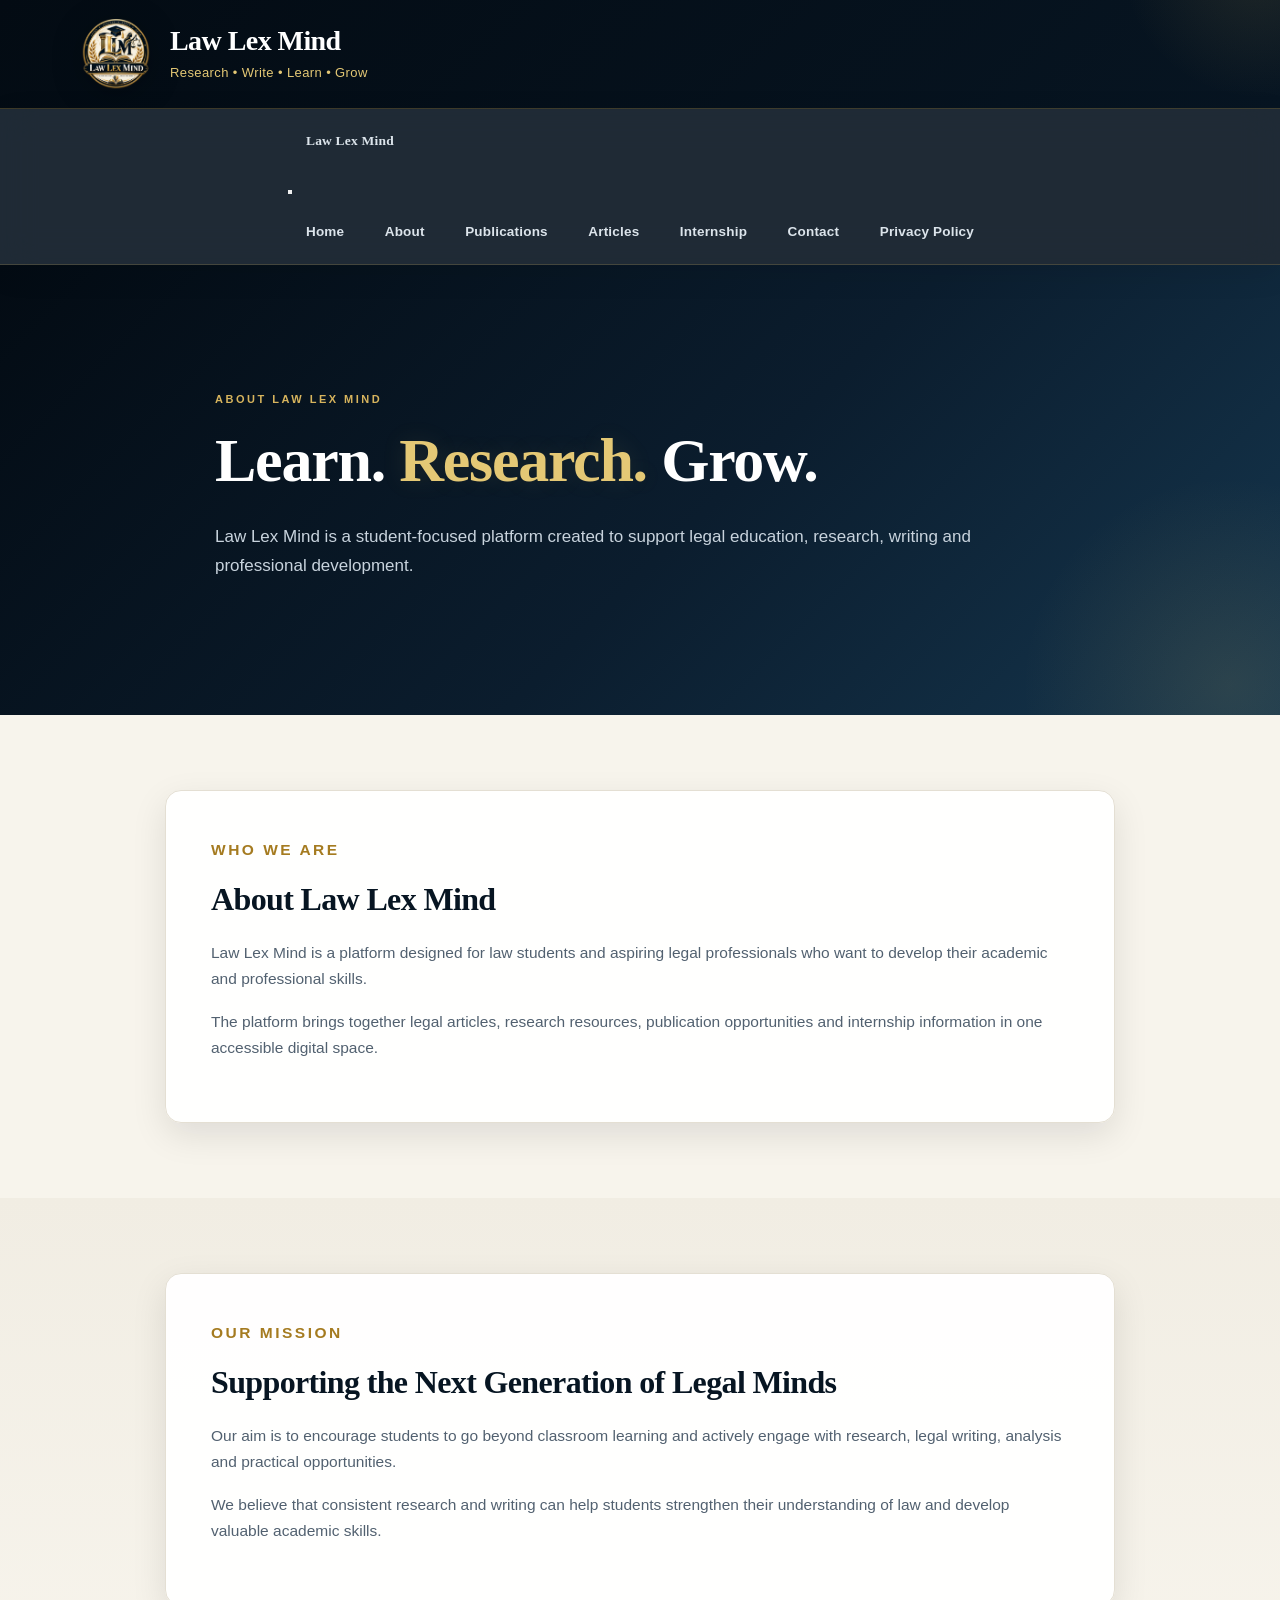
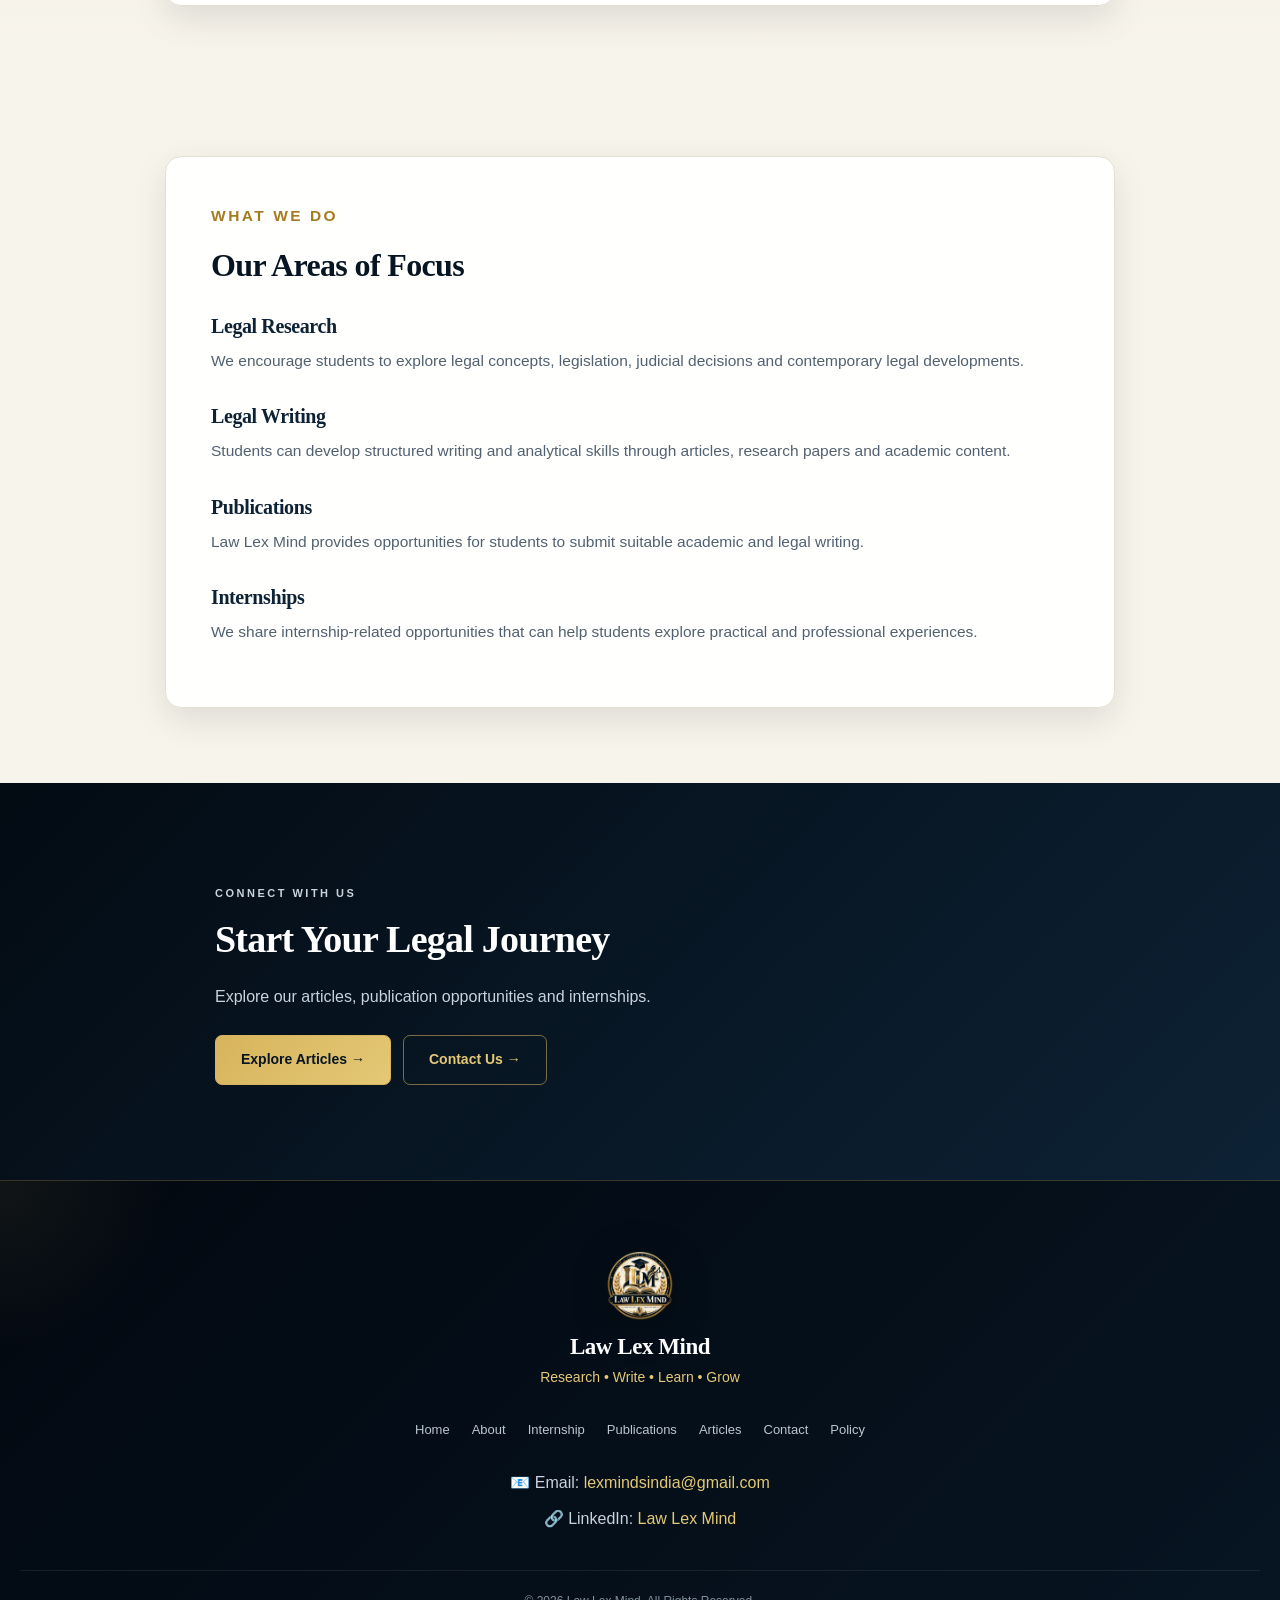
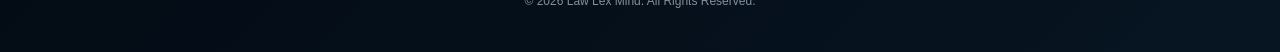
==== commit 7715f4a2: "Enhance navigation with dropdown menu and branding Added a dropdown navigation menu with additional " ====
--- a/about.html
+++ b/about.html
@@ -51,15 +51,46 @@
 
 <!-- NAVIGATION -->
 
-<nav class="main-navigation" aria-label="Main Navigation">
-
-  <a href="index.html">Home</a>
-  <a href="about.html" class="active">About</a>
-  <a href="internship.html">Internship</a>
-  <a href="publications.html">Publications</a>
-  <a href="articles.html">Articles</a>
-  <a href="contact.html">Contact</a>
-  <a href="policy.html">Policy</a>
+<nav class="main-navigation">
+
+  <div class="nav-inner">
+
+    <div class="nav-brand">
+      <a href="/">
+        Law Lex Mind
+      </a>
+    </div>
+
+    <!-- Three Dot Button -->
+    <button class="dots-menu-btn"
+            type="button"
+            aria-label="Open navigation menu"
+            onclick="toggleDotsMenu()">
+      <span></span>
+      <span></span>
+      <span></span>
+    </button>
+
+    <!-- Dropdown Navigation -->
+    <div class="dots-menu" id="dotsMenu">
+
+      <a href="/">Home</a>
+
+      <a href="/about">About</a>
+
+      <a href="/publications">Publications</a>
+
+      <a href="/articles">Articles</a>
+
+      <a href="/internship">Internship</a>
+
+      <a href="/contact">Contact</a>
+
+      <a href="/privacy-policy">Privacy Policy</a>
+
+    </div>
+
+  </div>
 
 </nav>
 
--- a/style.css
+++ b/style.css
@@ -1,12 +1,53 @@
 /* =========================================================
-   LAW LEX MIND
-   MASTER WEBSITE STYLESHEET
+   LEXMINDS INDIA
+   PREMIUM MASTER STYLE.CSS
+   VERSION 5.0
    ========================================================= */
 
-
-/* =========================================================
-   1. RESET
-   ========================================================= */
+/* =========================================================
+   1. DESIGN SYSTEM
+========================================================= */
+
+:root {
+  --navy-950: #030b13;
+  --navy-900: #071522;
+  --navy-850: #0a1b2b;
+  --navy-800: #0d2235;
+  --navy-700: #12314a;
+
+  --gold-500: #d7b45d;
+  --gold-400: #e4c875;
+  --gold-300: #f0d995;
+
+  --cream: #f7f4ec;
+  --cream-dark: #eee9dc;
+
+  --white: #ffffff;
+  --text: #17202b;
+  --text-soft: #64748b;
+  --border: #e4dfd3;
+
+  --shadow-sm:
+    0 5px 20px rgba(3, 11, 19, 0.06);
+
+  --shadow-md:
+    0 12px 35px rgba(3, 11, 19, 0.10);
+
+  --shadow-lg:
+    0 25px 60px rgba(3, 11, 19, 0.14);
+
+  --radius-sm: 6px;
+  --radius-md: 10px;
+  --radius-lg: 16px;
+
+  --transition:
+    0.3s cubic-bezier(.2,.65,.3,1);
+}
+
+
+/* =========================================================
+   2. RESET
+========================================================= */
 
 * {
   margin: 0;
@@ -16,18 +57,29 @@
 
 html {
   scroll-behavior: smooth;
+  scroll-padding-top: 85px;
 }
 
 body {
-  font-family: Arial, Helvetica, sans-serif;
-  background: #f8f7f3;
-  color: #111827;
+  font-family:
+    Arial,
+    Helvetica,
+    sans-serif;
+
+  background: var(--cream);
+
+  color: var(--text);
+
   line-height: 1.7;
+
   overflow-x: hidden;
+
+  -webkit-font-smoothing: antialiased;
 }
 
 img {
   max-width: 100%;
+  height: auto;
   display: block;
 }
 
@@ -36,14 +88,21 @@
   text-decoration: none;
 }
 
+button,
+input,
+textarea,
+select {
+  font-family: inherit;
+}
+
 button {
-  font-family: inherit;
-}
-
-
-/* =========================================================
-   2. GLOBAL CONTAINER
-   ========================================================= */
+  cursor: pointer;
+}
+
+
+/* =========================================================
+   3. GLOBAL CONTAINERS
+========================================================= */
 
 .container,
 .policy-container {
@@ -53,20 +112,113 @@
 
 
 /* =========================================================
-   3. HEADER
-   Supports:
-   .site-header
-   .logo-area
-   .site-logo
-   .brand-text
-   ========================================================= */
+   4. TYPOGRAPHY
+========================================================= */
+
+h1,
+h2,
+h3,
+h4,
+h5,
+h6 {
+  font-family:
+    Georgia,
+    "Times New Roman",
+    serif;
+
+  line-height: 1.2;
+
+  letter-spacing: -0.02em;
+}
+
+h2 {
+  font-size: 38px;
+}
+
+h3 {
+  font-size: 23px;
+}
+
+p {
+  margin-bottom: 16px;
+}
+
+.small-heading,
+.hero-tag {
+  display: inline-block;
+
+  color: var(--gold-500);
+
+  font-size: 11px;
+
+  font-weight: 800;
+
+  letter-spacing: 2.5px;
+
+  text-transform: uppercase;
+
+  margin-bottom: 15px;
+}
+
+
+/* =========================================================
+   5. GLOBAL SELECTION
+========================================================= */
+
+::selection {
+  background: var(--gold-500);
+  color: var(--navy-950);
+}
+
+
+/* =========================================================
+   6. HEADER
+========================================================= */
 
 .site-header,
 header {
   width: 100%;
-  background: #071522;
-  color: #ffffff;
-  border-bottom: 1px solid rgba(201, 159, 60, 0.35);
+
+  position: relative;
+
+  background:
+    linear-gradient(
+      135deg,
+      var(--navy-950),
+      var(--navy-900)
+    );
+
+  color: var(--white);
+
+  border-bottom:
+    1px solid
+    rgba(215, 180, 93, 0.28);
+
+  overflow: hidden;
+}
+
+.site-header::after,
+header::after {
+  content: "";
+
+  position: absolute;
+
+  width: 280px;
+  height: 280px;
+
+  right: -120px;
+  top: -180px;
+
+  border-radius: 50%;
+
+  background:
+    radial-gradient(
+      circle,
+      rgba(215, 180, 93, 0.12),
+      transparent 70%
+    );
+
+  pointer-events: none;
 }
 
 .site-header {
@@ -75,146 +227,324 @@
 
 .logo-area {
   width: min(1120px, calc(100% - 40px));
+
   margin: 0 auto;
 
   display: flex;
+
   align-items: center;
+
   gap: 18px;
-}
+
+  position: relative;
+
+  z-index: 2;
+}
+
+
+/* =========================================================
+   7. LOGO
+========================================================= */
 
 .site-logo {
   width: 72px;
   height: 72px;
 
   object-fit: contain;
+
   object-position: center;
 
   flex-shrink: 0;
-}
+
+  filter:
+    drop-shadow(
+      0 5px 15px
+      rgba(0, 0, 0, 0.25)
+    );
+
+  transition:
+    transform var(--transition),
+    filter var(--transition);
+}
+
+.site-logo:hover {
+  transform: scale(1.05);
+
+  filter:
+    drop-shadow(
+      0 8px 20px
+      rgba(215, 180, 93, 0.18)
+    );
+}
+
+
+/* =========================================================
+   8. BRAND
+========================================================= */
 
 .brand-text h1 {
   margin: 0;
-  font-family: Georgia, "Times New Roman", serif;
+
+  font-family:
+    Georgia,
+    "Times New Roman",
+    serif;
+
   font-size: 28px;
+
   line-height: 1.2;
-  color: #ffffff;
+
+  color: var(--white);
+
+  letter-spacing: -0.02em;
 }
 
 .brand-text p {
   margin-top: 5px;
-  font-size: 14px;
-  color: #d7b45d;
-}
-
-
-/* Support old header structure */
-
-header .logo-area {
-  padding: 0;
-}
-
-header .logo-area > div:not(.brand-text) {
-  min-width: 0;
-}
-
-
-/* =========================================================
-   4. NAVIGATION
-   Supports old and new navigation structures
-   ========================================================= */
+
+  margin-bottom: 0;
+
+  font-size: 13px;
+
+  color: var(--gold-400);
+
+  letter-spacing: 0.4px;
+}
+
+
+/* =========================================================
+   9. PREMIUM NAVIGATION
+========================================================= */
 
 .main-navigation,
 .navbar {
   width: 100%;
-  background: #0b1b2a;
-  border-bottom: 1px solid rgba(201, 159, 60, 0.25);
+
+  position: sticky;
+
+  top: 0;
+
+  z-index: 5000;
+
+  background:
+    rgba(7, 21, 34, 0.90);
+
+  border-bottom:
+    1px solid
+    rgba(215, 180, 93, 0.20);
+
+  box-shadow:
+    0 8px 30px
+    rgba(0, 0, 0, 0.08);
+
+  backdrop-filter: blur(16px);
+
+  -webkit-backdrop-filter: blur(16px);
 }
 
 .main-navigation {
-  min-height: 58px;
+  min-height: 64px;
 
   display: flex;
+
+  align-items: center;
+
   justify-content: center;
-  align-items: center;
-  gap: 6px;
+
+  gap: 3px;
+
+  padding: 0 20px;
 }
 
 .main-navigation a {
   position: relative;
 
+  display: inline-flex;
+
+  align-items: center;
+
+  justify-content: center;
+
+  min-height: 64px;
+
+  padding: 0 18px;
+
+  color: #dce4eb;
+
+  font-size: 13.5px;
+
+  font-weight: 700;
+
+  letter-spacing: 0.2px;
+
+  border-radius: 6px;
+
+  transition:
+    color var(--transition),
+    background var(--transition),
+    transform var(--transition);
+}
+
+.main-navigation a:hover {
+  color: var(--gold-400);
+
+  background:
+    rgba(215, 180, 93, 0.07);
+
+  transform: translateY(-1px);
+}
+
+.main-navigation a.active {
+  color: var(--gold-400);
+
+  background:
+    rgba(215, 180, 93, 0.065);
+}
+
+
+/* Animated underline */
+
+.main-navigation a::after {
+  content: "";
+
+  position: absolute;
+
+  left: 50%;
+
+  bottom: 8px;
+
+  width: 0;
+
+  height: 2px;
+
+  border-radius: 10px;
+
+  background:
+    linear-gradient(
+      90deg,
+      var(--gold-500),
+      var(--gold-300)
+    );
+
+  transform:
+    translateX(-50%);
+
+  transition:
+    width 0.35s cubic-bezier(.2,.8,.2,1);
+}
+
+.main-navigation a:hover::after,
+.main-navigation a.active::after {
+  width: calc(100% - 36px);
+}
+
+
+/* Active top indicator */
+
+.main-navigation a.active::before {
+  content: "";
+
+  position: absolute;
+
+  top: 0;
+
+  left: 50%;
+
+  width: 5px;
+  height: 5px;
+
+  border-radius: 50%;
+
+  background: var(--gold-400);
+
+  transform:
+    translateX(-50%);
+
+  box-shadow:
+    0 0 12px
+    rgba(215, 180, 93, 0.65);
+}
+
+
+/* =========================================================
+   10. OLD NAVIGATION SUPPORT
+========================================================= */
+
+.nav-container {
+  width: min(1120px, calc(100% - 40px));
+
+  min-height: 64px;
+
+  margin: 0 auto;
+
+  display: flex;
+
+  align-items: center;
+
+  justify-content: space-between;
+}
+
+.nav-brand {
+  color: var(--white);
+
+  font-family:
+    Georgia,
+    "Times New Roman",
+    serif;
+
+  font-weight: 700;
+
+  font-size: 18px;
+}
+
+.nav-links {
+  display: flex;
+
+  align-items: center;
+
+  gap: 4px;
+}
+
+.nav-links a {
+  position: relative;
+
   padding: 17px 15px;
 
-  color: #e8edf2;
+  color: #dce4eb;
+
   font-size: 14px;
-  font-weight: 600;
+
+  font-weight: 700;
 
   transition:
-    color 0.25s ease,
-    background 0.25s ease;
-}
-
-.main-navigation a:hover,
-.main-navigation a.active {
-  color: #d7b45d;
-}
-
-.main-navigation a.active::after {
+    color var(--transition),
+    background var(--transition);
+}
+
+.nav-links a:hover,
+.nav-links a.active {
+  color: var(--gold-400);
+}
+
+.nav-links a.active::after {
   content: "";
 
   position: absolute;
+
   left: 15px;
   right: 15px;
+
   bottom: 8px;
 
   height: 2px;
 
-  background: #d7b45d;
-}
-
-
-/* =========================================================
-   OLD NAVIGATION SUPPORT
-   ========================================================= */
-
-.nav-container {
-  width: min(1120px, calc(100% - 40px));
-  min-height: 58px;
-
-  margin: 0 auto;
-
-  display: flex;
-  align-items: center;
-  justify-content: space-between;
-}
-
-.nav-brand {
-  color: #ffffff;
-  font-family: Georgia, "Times New Roman", serif;
-  font-weight: 700;
-  font-size: 18px;
-}
-
-.nav-links {
-  display: flex;
-  align-items: center;
-  gap: 5px;
-}
-
-.nav-links a {
-  padding: 17px 13px;
-  color: #e8edf2;
-  font-size: 14px;
-  font-weight: 600;
-}
-
-.nav-links a:hover {
-  color: #d7b45d;
-}
-
-
-/* =========================================================
-   MOBILE MENU BUTTON
-   ========================================================= */
+  background: var(--gold-500);
+}
+
+
+/* =========================================================
+   11. MOBILE MENU BUTTON
+========================================================= */
 
 .menu-toggle {
   display: none;
@@ -222,11 +552,14 @@
   width: 44px;
   height: 40px;
 
-  border: 1px solid rgba(215, 180, 93, 0.45);
-  border-radius: 6px;
-
-  background: transparent;
-  cursor: pointer;
+  border:
+    1px solid
+    rgba(215, 180, 93, 0.45);
+
+  border-radius: 7px;
+
+  background:
+    rgba(215, 180, 93, 0.05);
 
   padding: 8px;
 }
@@ -239,77 +572,166 @@
 
   margin: 5px 0;
 
-  background: #d7b45d;
-}
-
-
-/* =========================================================
-   5. WEBSITE LOADER
-   ========================================================= */
-
-#website-loader {
+  background: var(--gold-500);
+
+  transition:
+    transform 0.25s ease;
+}
+
+
+/* =========================================================
+   12. LOADER
+========================================================= */
+
+#website-loader,
+.page-loader {
   position: fixed;
+
   inset: 0;
-  z-index: 9999;
-
-  background: #071522;
+
+  z-index: 99999;
 
   display: flex;
+
   align-items: center;
+
   justify-content: center;
 
-  transition:
-    opacity 0.5s ease,
-    visibility 0.5s ease;
-}
-
-.loader-content {
   text-align: center;
-  color: #ffffff;
-}
-
-.loader-logo {
+
+  background:
+    radial-gradient(
+      circle at center,
+      #102a40 0%,
+      var(--navy-950) 70%
+    );
+
+  opacity: 1;
+
+  visibility: visible;
+
+  animation:
+    automaticLoaderHide
+    2.5s
+    ease
+    forwards;
+
+  pointer-events: none;
+}
+
+.loader-content,
+.page-loader-box {
+  width: min(90%, 500px);
+
+  text-align: center;
+
+  color: var(--white);
+
+  animation:
+    loaderAppear
+    0.8s
+    ease
+    forwards;
+}
+
+.loader-logo,
+.page-loader-logo {
   width: 90px;
   height: 90px;
 
   object-fit: contain;
 
   margin: 0 auto 18px;
-}
-
-.loader-content h1 {
-  font-family: Georgia, "Times New Roman", serif;
+
+  filter:
+    drop-shadow(
+      0 8px 25px
+      rgba(215, 180, 93, 0.20)
+    );
+
+  animation:
+    loaderLogo
+    1.5s
+    ease-in-out
+    infinite alternate;
+}
+
+.loader-content h1,
+.page-loader-name {
+  font-family:
+    Georgia,
+    "Times New Roman",
+    serif;
+
   font-size: 28px;
-  margin-bottom: 5px;
-}
-
-.loader-content p {
-  color: #d7b45d;
+
+  color: var(--white);
+
+  margin-bottom: 6px;
+}
+
+.loader-content p,
+.page-loader-tagline {
+  color: var(--gold-400);
+
   font-size: 14px;
 }
 
-.loader-line {
+.loader-line,
+.page-loader-bar {
   width: 220px;
   height: 3px;
 
   margin: 25px auto 12px;
 
-  background: rgba(255, 255, 255, 0.15);
+  background:
+    rgba(255, 255, 255, 0.12);
+
+  border-radius: 20px;
+
   overflow: hidden;
 }
 
-.loader-progress {
+.loader-progress,
+.page-loader-bar span {
+  display: block;
+
   width: 0;
   height: 100%;
-  background: #d7b45d;
-
-  animation: loading 1.5s ease forwards;
-}
-
-.loader-text {
+
+  background:
+    linear-gradient(
+      90deg,
+      var(--gold-500),
+      var(--gold-300)
+    );
+
+  animation:
+    loading
+    2s
+    ease
+    forwards;
+}
+
+.loader-text,
+.page-loader-loading {
   font-size: 12px;
-  color: #cbd5e1;
-}
+
+  color: #b8c5d1;
+}
+
+.page-loader-loading {
+  animation:
+    loadingText
+    1s
+    ease-in-out
+    infinite alternate;
+}
+
+
+/* =========================================================
+   13. LOADER ANIMATIONS
+========================================================= */
 
 @keyframes loading {
   from {
@@ -321,271 +743,991 @@
   }
 }
 
-
-/* =========================================================
-   6. GLOBAL TYPOGRAPHY
-   ========================================================= */
-
-h1,
-h2,
-h3,
-h4 {
-  font-family: Georgia, "Times New Roman", serif;
-  line-height: 1.25;
-}
-
-h2 {
-  font-size: 38px;
-}
-
-h3 {
-  font-size: 23px;
-}
-
-p {
-  margin-bottom: 16px;
-}
-
-
-/* =========================================================
-   7. SMALL GOLD HEADINGS
-   ========================================================= */
-
-.small-heading,
-.hero-tag {
-  color: #b58a2b;
-
-  font-size: 12px;
-  font-weight: 700;
-
-  letter-spacing: 2px;
-  text-transform: uppercase;
-
-  margin-bottom: 15px;
-}
-
-
-/* =========================================================
-   8. HERO
-   ========================================================= */
+@keyframes loaderAppear {
+  from {
+    opacity: 0;
+
+    transform:
+      translateY(25px);
+  }
+
+  to {
+    opacity: 1;
+
+    transform:
+      translateY(0);
+  }
+}
+
+@keyframes loaderLogo {
+  from {
+    transform:
+      scale(0.96)
+      rotate(-1deg);
+  }
+
+  to {
+    transform:
+      scale(1.04)
+      rotate(1deg);
+  }
+}
+
+@keyframes loadingText {
+  from {
+    opacity: 0.45;
+  }
+
+  to {
+    opacity: 1;
+  }
+}
+
+@keyframes automaticLoaderHide {
+  0% {
+    opacity: 1;
+
+    visibility: visible;
+  }
+
+  70% {
+    opacity: 1;
+
+    visibility: visible;
+  }
+
+  90% {
+    opacity: 0;
+
+    visibility: hidden;
+  }
+
+  100% {
+    opacity: 0;
+
+    visibility: hidden;
+
+    pointer-events: none;
+  }
+}
+
+
+/* =========================================================
+   14. HERO
+========================================================= */
 
 .hero {
-  min-height: 610px;
+  position: relative;
+
+  min-height: 650px;
 
   display: flex;
+
   align-items: center;
 
-  background:
+  overflow: hidden;
+
+  background:
+    linear-gradient(
+      115deg,
+      #030b13 0%,
+      #071522 42%,
+      #102c43 100%
+    );
+
+  color: var(--white);
+}
+
+
+/* Decorative light */
+
+.hero::before {
+  content: "";
+
+  position: absolute;
+
+  width: 520px;
+  height: 520px;
+
+  right: -180px;
+  top: -150px;
+
+  border-radius: 50%;
+
+  background:
+    radial-gradient(
+      circle,
+      rgba(215, 180, 93, 0.13),
+      transparent 68%
+    );
+
+  animation:
+    heroGlow
+    8s
+    ease-in-out
+    infinite alternate;
+
+  pointer-events: none;
+}
+
+
+/* Decorative grid */
+
+.hero::after {
+  content: "";
+
+  position: absolute;
+
+  inset: 0;
+
+  opacity: 0.045;
+
+  background-image:
+    linear-gradient(
+      rgba(255,255,255,0.5) 1px,
+      transparent 1px
+    ),
     linear-gradient(
       90deg,
-      #071522 0%,
-      #0b1b2a 52%,
-      #13283a 100%
-    );
-
-  color: #ffffff;
+      rgba(255,255,255,0.5) 1px,
+      transparent 1px
+    );
+
+  background-size: 45px 45px;
+
+  pointer-events: none;
+}
+
+@keyframes heroGlow {
+  from {
+    transform: scale(0.95);
+  }
+
+  to {
+    transform: scale(1.08);
+  }
 }
 
 .hero-content {
   width: min(1120px, calc(100% - 40px));
+
   margin: 0 auto;
 
   max-width: 900px;
+
+  position: relative;
+
+  z-index: 2;
+
+  animation:
+    heroContentIn
+    0.9s
+    ease
+    both;
+}
+
+@keyframes heroContentIn {
+  from {
+    opacity: 0;
+
+    transform:
+      translateY(25px);
+  }
+
+  to {
+    opacity: 1;
+
+    transform:
+      translateY(0);
+  }
 }
 
 .hero h2 {
-  font-size: clamp(42px, 6vw, 70px);
+  font-size:
+    clamp(44px, 6vw, 72px);
+
   margin-bottom: 25px;
+
+  letter-spacing: -0.035em;
 }
 
 .hero h2 span,
 .policy-hero h2 span {
-  color: #d7b45d;
+  color: var(--gold-400);
+
+  text-shadow:
+    0 0 25px
+    rgba(215, 180, 93, 0.12);
 }
 
 .hero-text {
   max-width: 720px;
 
-  color: #cbd5e1;
+  color: #c8d3dd;
+
   font-size: 17px;
 }
+
+
+/* =========================================================
+   15. INNER PAGE HERO
+========================================================= */
+
+.policy-hero {
+  position: relative;
+
+  min-height: 450px;
+
+  display: flex;
+
+  align-items: center;
+
+  overflow: hidden;
+
+  background:
+    linear-gradient(
+      135deg,
+      #030b13 0%,
+      #0b1d2e 55%,
+      #15364e 100%
+    );
+
+  color: var(--white);
+}
+
+.policy-hero::after {
+  content: "";
+
+  position: absolute;
+
+  width: 420px;
+  height: 420px;
+
+  right: -160px;
+  bottom: -180px;
+
+  border-radius: 50%;
+
+  background:
+    radial-gradient(
+      circle,
+      rgba(215, 180, 93, 0.12),
+      transparent 70%
+    );
+}
+
+.policy-hero-content {
+  width: min(1120px, calc(100% - 40px));
+
+  margin: 0 auto;
+
+  max-width: 850px;
+
+  position: relative;
+
+  z-index: 2;
+}
+
+.policy-hero h2 {
+  font-size:
+    clamp(42px, 5vw, 62px);
+
+  margin-bottom: 25px;
+
+  color: var(--white);
+}
+
+.policy-hero .hero-text {
+  color: #c8d3dd;
+
+  max-width: 760px;
+}
+
+
+/* =========================================================
+   16. BUTTONS
+========================================================= */
 
 .hero-buttons {
   display: flex;
+
   flex-wrap: wrap;
+
   gap: 12px;
 
   margin-top: 30px;
 }
 
-
-/* =========================================================
-   9. BUTTONS
-   ========================================================= */
-
 .btn {
+  position: relative;
+
   display: inline-flex;
+
+  align-items: center;
+
+  justify-content: center;
+
+  min-height: 50px;
+
+  padding: 0 25px;
+
+  border-radius: 7px;
+
+  background:
+    linear-gradient(
+      135deg,
+      var(--gold-500),
+      var(--gold-400)
+    );
+
+  color: var(--navy-900);
+
+  border:
+    1px solid
+    var(--gold-500);
+
+  font-size: 14px;
+
+  font-weight: 800;
+
+  overflow: hidden;
+
+  transition:
+    transform var(--transition),
+    box-shadow var(--transition),
+    background var(--transition);
+}
+
+.btn::before {
+  content: "";
+
+  position: absolute;
+
+  top: 0;
+  left: -120%;
+
+  width: 80%;
+  height: 100%;
+
+  background:
+    linear-gradient(
+      90deg,
+      transparent,
+      rgba(255,255,255,0.28),
+      transparent
+    );
+
+  transform: skewX(-20deg);
+
+  transition:
+    left 0.6s ease;
+}
+
+.btn:hover::before {
+  left: 140%;
+}
+
+.btn:hover {
+  transform:
+    translateY(-3px);
+
+  box-shadow:
+    0 12px 28px
+    rgba(215, 180, 93, 0.20);
+}
+
+.secondary-btn {
+  background: transparent;
+
+  color: var(--gold-400);
+
+  border-color:
+    rgba(215, 180, 93, 0.55);
+}
+
+.secondary-btn:hover {
+  background: var(--gold-500);
+
+  color: var(--navy-900);
+}
+
+
+/* =========================================================
+   17. LINKEDIN BUTTON
+========================================================= */
+
+.linkedin-btn {
+  background: #0a66c2;
+
+  border-color: #0a66c2;
+
+  color: var(--white);
+}
+
+.linkedin-btn:hover {
+  background: #084f96;
+
+  border-color: #084f96;
+
+  box-shadow:
+    0 12px 25px
+    rgba(10, 102, 194, 0.22);
+}
+
+
+/* =========================================================
+   18. MAIN SECTIONS
+========================================================= */
+
+main {
+  width: 100%;
+}
+
+section {
+  width: 100%;
+}
+
+section.container {
+  padding-top: 85px;
+
+  padding-bottom: 85px;
+}
+
+.policy-section {
+  padding: 75px 0;
+}
+
+.policy-section:nth-child(even) {
+  background:
+    linear-gradient(
+      180deg,
+      #f1ede3,
+      #f7f4ec
+    );
+}
+
+
+/* =========================================================
+   19. GENERAL CARDS
+========================================================= */
+
+.card {
+  position: relative;
+
+  background:
+    rgba(255,255,255,0.96);
+
+  border:
+    1px solid
+    var(--border);
+
+  border-radius:
+    var(--radius-lg);
+
+  padding: 35px;
+
+  box-shadow:
+    var(--shadow-sm);
+
+  overflow: hidden;
+
+  transition:
+    transform var(--transition),
+    box-shadow var(--transition),
+    border-color var(--transition);
+}
+
+.card::before {
+  content: "";
+
+  position: absolute;
+
+  left: 0;
+  top: 0;
+
+  width: 100%;
+  height: 3px;
+
+  background:
+    linear-gradient(
+      90deg,
+      transparent,
+      var(--gold-500),
+      transparent
+    );
+
+  transform:
+    scaleX(0);
+
+  transition:
+    transform 0.35s ease;
+}
+
+.card:hover {
+  transform:
+    translateY(-7px);
+
+  box-shadow:
+    var(--shadow-lg);
+
+  border-color:
+    rgba(215, 180, 93, 0.65);
+}
+
+.card:hover::before {
+  transform:
+    scaleX(1);
+}
+
+.intro-card {
+  max-width: 950px;
+}
+
+.card h2 {
+  margin-bottom: 18px;
+}
+
+.card p {
+  color: #526170;
+}
+
+
+/* =========================================================
+   20. POLICY CARD
+========================================================= */
+
+.policy-card {
+  max-width: 950px;
+
+  margin: 0 auto;
+
+  padding: 45px;
+
+  background:
+    rgba(255,255,255,0.97);
+
+  border:
+    1px solid
+    var(--border);
+
+  border-radius:
+    var(--radius-lg);
+
+  box-shadow:
+    var(--shadow-md);
+}
+
+.policy-card h2 {
+  color: var(--navy-900);
+
+  font-size: 32px;
+
+  margin-bottom: 22px;
+}
+
+.policy-card h3 {
+  color: var(--navy-800);
+
+  font-size: 20px;
+
+  margin-top: 30px;
+
+  margin-bottom: 10px;
+}
+
+.policy-card p {
+  color: #526170;
+
+  font-size: 15.5px;
+
+  margin-bottom: 16px;
+}
+
+.policy-card .small-heading {
+  color: #a57b20;
+}
+
+
+/* =========================================================
+   21. SECTION HEADINGS
+========================================================= */
+
+.section-heading {
+  margin-bottom: 38px;
+}
+
+.section-heading h2 {
+  color: var(--navy-900);
+
+  position: relative;
+
+  display: inline-block;
+}
+
+.section-heading h2::after {
+  content: "";
+
+  display: block;
+
+  width: 55px;
+  height: 3px;
+
+  margin-top: 14px;
+
+  border-radius: 20px;
+
+  background:
+    linear-gradient(
+      90deg,
+      var(--gold-500),
+      transparent
+    );
+}
+
+
+/* =========================================================
+   22. FEATURE GRID
+========================================================= */
+
+.feature-grid {
+  display: grid;
+
+  grid-template-columns:
+    repeat(4, minmax(0, 1fr));
+
+  gap: 22px;
+}
+
+.feature-card {
+  height: 100%;
+
+  display: flex;
+
+  flex-direction: column;
+}
+
+.feature-icon {
+  width: 55px;
+  height: 55px;
+
+  display: flex;
+
   align-items: center;
   justify-content: center;
 
-  min-height: 48px;
-
-  padding: 0 24px;
-
-  border-radius: 5px;
-
-  background: #d7b45d;
-  color: #071522;
-
-  border: 1px solid #d7b45d;
-
-  font-size: 14px;
-  font-weight: 700;
+  margin-bottom: 20px;
+
+  border-radius: 12px;
+
+  background:
+    linear-gradient(
+      135deg,
+      #f5ead0,
+      #eee2c4
+    );
+
+  color: #9a721e;
+
+  font-size: 27px;
 
   transition:
-    transform 0.2s ease,
-    background 0.2s ease,
-    color 0.2s ease;
-}
-
-.btn:hover {
-  transform: translateY(-2px);
-  background: #e3c875;
-}
-
-.secondary-btn {
-  background: transparent;
-  color: #d7b45d;
-}
-
-.secondary-btn:hover {
-  background: #d7b45d;
-  color: #071522;
-}
-
-
-/* =========================================================
-   10. GENERAL SECTIONS
-   ========================================================= */
-
-main {
-  width: 100%;
-}
-
-section {
-  width: 100%;
-}
-
-section.container {
-  padding-top: 80px;
-  padding-bottom: 80px;
-}
-
-
-/* =========================================================
-   11. CARDS
-   ========================================================= */
-
-.card {
-  background: #ffffff;
-
-  border: 1px solid #e6e0d1;
-
-  border-radius: 8px;
-
-  padding: 35px;
-
-  box-shadow:
-    0 8px 30px rgba(7, 21, 34, 0.06);
-}
-
-.intro-card {
-  max-width: 950px;
-}
-
-.card h2 {
-  margin-bottom: 18px;
-}
-
-.card p {
-  color: #475569;
-}
-
-
-/* =========================================================
-   12. SECTION HEADING
-   ========================================================= */
-
-.section-heading {
-  margin-bottom: 35px;
-}
-
-.section-heading h2 {
-  color: #071522;
-}
-
-
-/* =========================================================
-   13. FEATURE GRID
-   ========================================================= */
-
-.feature-grid {
-  display: grid;
-
-  grid-template-columns:
-    repeat(4, minmax(0, 1fr));
-
-  gap: 20px;
-}
-
-.feature-card {
-  height: 100%;
-
-  display: flex;
-  flex-direction: column;
-}
-
-.feature-icon {
-  font-size: 30px;
-  margin-bottom: 18px;
+    transform var(--transition);
+}
+
+.feature-card:hover .feature-icon {
+  transform:
+    translateY(-4px)
+    rotate(-2deg);
 }
 
 .feature-card h3 {
   margin-bottom: 12px;
+
+  color: var(--navy-900);
 }
 
 .feature-card p {
   flex-grow: 1;
 }
 
-.card-button {
+
+/* =========================================================
+   23. ARTICLE CARDS
+========================================================= */
+
+.article-grid {
+  display: grid;
+
+  grid-template-columns:
+    repeat(3, minmax(0, 1fr));
+
+  gap: 22px;
+
+  margin-top: 30px;
+}
+
+.article-card {
+  position: relative;
+
+  display: flex;
+
+  flex-direction: column;
+
+  height: 100%;
+
+  background:
+    rgba(255,255,255,0.98);
+
+  border:
+    1px solid
+    var(--border);
+
+  border-radius:
+    var(--radius-lg);
+
+  padding: 30px;
+
+  box-shadow:
+    var(--shadow-sm);
+
+  overflow: hidden;
+
+  transition:
+    transform var(--transition),
+    box-shadow var(--transition),
+    border-color var(--transition);
+}
+
+.article-card::after {
+  content: "";
+
+  position: absolute;
+
+  width: 110px;
+  height: 110px;
+
+  right: -65px;
+  bottom: -65px;
+
+  border-radius: 50%;
+
+  background:
+    rgba(215, 180, 93, 0.10);
+
+  transition:
+    transform 0.4s ease;
+}
+
+.article-card:hover {
+  transform:
+    translateY(-7px);
+
+  border-color:
+    rgba(215, 180, 93, 0.65);
+
+  box-shadow:
+    var(--shadow-lg);
+}
+
+.article-card:hover::after {
+  transform:
+    scale(1.8);
+}
+
+.article-icon {
+  font-size: 32px;
+
+  margin-bottom: 15px;
+}
+
+.article-card h3 {
+  color: var(--navy-900);
+
+  margin-bottom: 12px;
+}
+
+.article-card p {
+  color: #526170;
+
+  font-size: 15px;
+
+  flex-grow: 1;
+}
+
+.article-link {
+  display: inline-flex;
+
+  align-items: center;
+
+  margin-top: 15px;
+
+  color: #96701e;
+
+  font-weight: 800;
+
+  font-size: 14px;
+
+  transition:
+    transform var(--transition),
+    color var(--transition);
+}
+
+.article-link:hover {
+  color: var(--navy-900);
+
+  transform:
+    translateX(5px);
+}
+
+
+/* =========================================================
+   24. ARTICLE CATEGORY
+========================================================= */
+
+.article-category {
   display: inline-block;
 
-  margin-top: 15px;
-
-  color: #9a721e;
-  font-weight: 700;
+  width: fit-content;
+
+  margin-bottom: 12px;
+
+  padding: 5px 11px;
+
+  border-radius: 30px;
+
+  background:
+    #f3ead5;
+
+  color: #86631b;
+
+  font-size: 10px;
+
+  font-weight: 800;
+
+  letter-spacing: 1.2px;
+
+  text-transform: uppercase;
+}
+
+
+/* =========================================================
+   25. ARTICLE LIST
+========================================================= */
+
+.article-list {
+  display: flex;
+
+  flex-direction: column;
+
+  gap: 18px;
+
+  margin-top: 30px;
+}
+
+.article-list-item {
+  display: flex;
+
+  align-items: center;
+
+  justify-content: space-between;
+
+  gap: 20px;
+
+  padding: 23px 26px;
+
+  background: var(--white);
+
+  border:
+    1px solid
+    var(--border);
+
+  border-radius:
+    var(--radius-md);
+
+  box-shadow:
+    0 4px 15px
+    rgba(3, 11, 19, 0.04);
+
+  transition:
+    transform var(--transition),
+    border-color var(--transition),
+    box-shadow var(--transition);
+}
+
+.article-list-item:hover {
+  transform:
+    translateX(6px);
+
+  border-color:
+    rgba(215, 180, 93, 0.7);
+
+  box-shadow:
+    var(--shadow-sm);
+}
+
+.article-list-item h3 {
+  margin-bottom: 6px;
+
+  color: var(--navy-900);
+}
+
+.article-list-item p {
+  margin: 0;
+
+  color: var(--text-soft);
+
   font-size: 14px;
 }
 
-.card-button:hover {
-  color: #071522;
-}
-
-
-/* =========================================================
-   14. DARK SECTION
-   ========================================================= */
+
+/* =========================================================
+   26. DARK SECTION
+========================================================= */
 
 .dark-section {
-  padding: 90px 0;
-
-  background: #071522;
-  color: #ffffff;
+  position: relative;
+
+  padding: 95px 0;
+
+  background:
+    linear-gradient(
+      135deg,
+      var(--navy-950),
+      var(--navy-800)
+    );
+
+  color: var(--white);
+
+  overflow: hidden;
+}
+
+.dark-section::after {
+  content: "";
+
+  position: absolute;
+
+  width: 350px;
+  height: 350px;
+
+  right: -150px;
+  top: -150px;
+
+  border-radius: 50%;
+
+  background:
+    radial-gradient(
+      circle,
+      rgba(215,180,93,0.12),
+      transparent 70%
+    );
 }
 
 .purpose-content {
   max-width: 800px;
+
+  position: relative;
+
+  z-index: 2;
 }
 
 .purpose-content h2 {
@@ -593,228 +1735,456 @@
 }
 
 .purpose-content p {
-  color: #cbd5e1;
-}
-
-
-/* =========================================================
-   15. CTA
-   ========================================================= */
+  color: #c8d3dd;
+}
+
+
+/* =========================================================
+   27. CTA
+========================================================= */
 
 .cta-section {
-  padding: 90px 0;
+  position: relative;
+
+  padding: 95px 0;
 
   text-align: center;
 
-  background: #efe7d2;
+  background:
+    linear-gradient(
+      135deg,
+      #eee4cd,
+      #f7f2e6
+    );
+
+  overflow: hidden;
+}
+
+.cta-section::before {
+  content: "";
+
+  position: absolute;
+
+  width: 300px;
+  height: 300px;
+
+  left: -160px;
+  top: -160px;
+
+  border-radius: 50%;
+
+  border:
+    1px solid
+    rgba(215,180,93,0.25);
 }
 
 .cta-section h2 {
   margin-bottom: 15px;
+
+  color: var(--navy-900);
+
+  position: relative;
+
+  z-index: 2;
 }
 
 .cta-section p {
-  color: #475569;
-}
-
-
-/* =========================================================
-   16. POLICY HERO
-   ========================================================= */
-
-.policy-hero {
-  min-height: 440px;
-
-  display: flex;
-  align-items: center;
+  color: #526170;
+
+  position: relative;
+
+  z-index: 2;
+}
+
+
+/* =========================================================
+   28. CONTACT
+========================================================= */
+
+.contact-content {
+  max-width: 850px;
+
+  margin: 0 auto;
+}
+
+.contact-content h2 {
+  margin-bottom: 20px;
+}
+
+.contact-content p {
+  color: #c8d3dd;
+}
+
+.contact-content strong {
+  color: var(--white);
+}
+
+
+/* =========================================================
+   29. CONTACT FORM
+========================================================= */
+
+.contact-form {
+  max-width: 850px;
+
+  margin: 35px auto 0;
+
+  padding: 38px;
+
+  background:
+    rgba(255,255,255,0.98);
+
+  border:
+    1px solid
+    var(--border);
+
+  border-radius:
+    var(--radius-lg);
+
+  box-shadow:
+    var(--shadow-md);
+}
+
+.form-group {
+  margin-bottom: 21px;
+}
+
+.form-group label {
+  display: block;
+
+  margin-bottom: 7px;
+
+  color: var(--navy-900);
+
+  font-size: 13px;
+
+  font-weight: 800;
+}
+
+.form-group input,
+.form-group textarea,
+.form-group select {
+  width: 100%;
+
+  padding: 14px 15px;
+
+  border:
+    1px solid
+    #d7d2c7;
+
+  border-radius: 7px;
+
+  background: #ffffff;
+
+  color: var(--text);
+
+  font-size: 15px;
+
+  outline: none;
+
+  transition:
+    border-color var(--transition),
+    box-shadow var(--transition),
+    transform var(--transition);
+}
+
+.form-group input:focus,
+.form-group textarea:focus,
+.form-group select:focus {
+  border-color:
+    var(--gold-500);
+
+  box-shadow:
+    0 0 0 4px
+    rgba(215,180,93,0.13);
+}
+
+.form-group textarea {
+  min-height: 150px;
+
+  resize: vertical;
+}
+
+.form-note {
+  margin-top: 10px;
+
+  color: var(--text-soft);
+
+  font-size: 13px;
+}
+
+
+/* =========================================================
+   30. SUBMISSION BOX
+========================================================= */
+
+.submission-box {
+  margin-top: 30px;
+
+  padding: 30px;
 
   background:
     linear-gradient(
       135deg,
-      #071522 0%,
-      #0d2234 60%,
-      #162f43 100%
-    );
-
-  color: #ffffff;
-}
-
-.policy-hero-content {
-  width: min(1120px, calc(100% - 40px));
+      #faf7ef,
+      #f1eadb
+    );
+
+  border:
+    1px solid
+    #e3dac6;
+
+  border-radius:
+    var(--radius-md);
+}
+
+.submission-box h3 {
+  margin-bottom: 12px;
+
+  color: var(--navy-900);
+}
+
+.submission-box p {
+  color: #526170;
+}
+
+.google-form-btn {
+  background:
+    linear-gradient(
+      135deg,
+      var(--gold-500),
+      var(--gold-400)
+    );
+
+  color: var(--navy-900);
+}
+
+.google-form-btn:hover {
+  background: var(--gold-400);
+}
+
+
+/* =========================================================
+   31. POLICY CONTACT
+========================================================= */
+
+.policy-contact {
+  padding: 95px 0;
+
+  background:
+    linear-gradient(
+      135deg,
+      var(--navy-950),
+      var(--navy-800)
+    );
+
+  color: var(--white);
+}
+
+.policy-contact .contact-content {
+  max-width: 850px;
+
   margin: 0 auto;
-
-  max-width: 850px;
-}
-
-.policy-hero h2 {
-  font-size: clamp(42px, 5vw, 62px);
-
-  margin-bottom: 25px;
-
-  color: #ffffff;
-}
-
-.policy-hero .hero-text {
-  color: #cbd5e1;
-  max-width: 760px;
-}
-
-
-/* =========================================================
-   17. POLICY SECTIONS
-   ========================================================= */
-
-.policy-section {
-  padding: 70px 0;
-}
-
-.policy-section:nth-child(even) {
-  background: #f2efe7;
-}
-
-.policy-card {
-  max-width: 950px;
-
-  margin: 0 auto;
-
-  padding: 45px;
-
-  background: #ffffff;
-
-  border: 1px solid #e4ddcd;
-
-  border-radius: 8px;
+}
+
+.policy-contact .hero-buttons {
+  margin-top: 25px;
+}
+
+.policy-contact h2 {
+  margin-bottom: 20px;
+}
+
+
+/* =========================================================
+   32. PUBLICATION INFORMATION
+========================================================= */
+
+.publication-info {
+  display: grid;
+
+  grid-template-columns:
+    repeat(3, minmax(0, 1fr));
+
+  gap: 18px;
+
+  margin-top: 30px;
+}
+
+.publication-info-box {
+  position: relative;
+
+  padding: 27px;
+
+  background:
+    var(--white);
+
+  border:
+    1px solid
+    var(--border);
+
+  border-radius:
+    var(--radius-md);
 
   box-shadow:
-    0 8px 28px rgba(7, 21, 34, 0.05);
-}
-
-.policy-card h2 {
-  color: #071522;
-
-  font-size: 32px;
-
-  margin-bottom: 22px;
-}
-
-.policy-card h3 {
-  color: #13283a;
-
-  font-size: 20px;
-
-  margin-top: 30px;
+    var(--shadow-sm);
+
+  transition:
+    transform var(--transition),
+    box-shadow var(--transition),
+    border-color var(--transition);
+}
+
+.publication-info-box:hover {
+  transform:
+    translateY(-5px);
+
+  border-color:
+    rgba(215,180,93,0.6);
+
+  box-shadow:
+    var(--shadow-md);
+}
+
+.publication-info-box h3 {
   margin-bottom: 10px;
-}
-
-.policy-card p {
-  color: #475569;
-
-  font-size: 15.5px;
-
-  margin-bottom: 16px;
-}
-
-.policy-card .small-heading {
-  color: #b58a2b;
-}
-
-
-/* =========================================================
-   18. POLICY CONTACT
-   ========================================================= */
-
-.policy-contact {
-  padding: 90px 0;
-
-  background: #071522;
-  color: #ffffff;
-}
-
-.contact-content {
-  max-width: 850px;
-  margin: 0 auto;
-}
-
-.contact-content h2 {
-  margin-bottom: 20px;
-}
-
-.contact-content p {
-  color: #cbd5e1;
-}
-
-.contact-content strong {
-  color: #ffffff;
-}
-
-.contact-content .hero-buttons {
-  margin-top: 25px;
-}
-
-
-/* =========================================================
-   19. FOOTER
-   ========================================================= */
+
+  color: var(--navy-900);
+}
+
+.publication-info-box p {
+  color: #526170;
+
+  font-size: 14px;
+}
+
+
+/* =========================================================
+   33. FOOTER
+========================================================= */
 
 .site-footer,
 footer {
-  padding: 65px 20px 25px;
-
-  background: #050e17;
-
-  color: #cbd5e1;
+  position: relative;
+
+  padding: 70px 20px 25px;
+
+  background:
+    linear-gradient(
+      135deg,
+      #020810,
+      #071522
+    );
+
+  color: #c8d3dd;
 
   text-align: center;
 
-  border-top: 1px solid rgba(215, 180, 93, 0.25);
+  border-top:
+    1px solid
+    rgba(215,180,93,0.25);
+
+  overflow: hidden;
+}
+
+.site-footer::before,
+footer::before {
+  content: "";
+
+  position: absolute;
+
+  width: 350px;
+  height: 350px;
+
+  left: -180px;
+  top: -180px;
+
+  border-radius: 50%;
+
+  background:
+    radial-gradient(
+      circle,
+      rgba(215,180,93,0.08),
+      transparent 70%
+    );
 }
 
 .footer-logo {
   margin-bottom: 30px;
+
+  position: relative;
+
+  z-index: 2;
 }
 
 .footer-logo-img {
   width: 70px;
+
   height: 70px;
 
   object-fit: contain;
 
   margin: 0 auto 12px;
+
+  filter:
+    drop-shadow(
+      0 6px 18px
+      rgba(0,0,0,0.25)
+    );
 }
 
 .footer-logo h3 {
-  color: #ffffff;
+  color: var(--white);
+
   margin-bottom: 5px;
 }
 
 .footer-logo p {
-  color: #d7b45d;
+  color: var(--gold-400);
+
   font-size: 14px;
 }
 
 .footer-links {
   display: flex;
+
   flex-wrap: wrap;
 
   justify-content: center;
 
-  gap: 20px;
-
-  margin: 25px 0;
+  gap: 22px;
+
+  margin: 28px 0;
+
+  position: relative;
+
+  z-index: 2;
 }
 
 .footer-links a {
-  color: #cbd5e1;
-  font-size: 14px;
+  color: #b9c5cf;
+
+  font-size: 13px;
+
+  transition:
+    color var(--transition),
+    transform var(--transition);
 }
 
 .footer-links a:hover,
 .footer-links a.active {
-  color: #d7b45d;
+  color: var(--gold-400);
+
+  transform:
+    translateY(-2px);
 }
 
 .footer-contact {
   margin-top: 20px;
+
+  position: relative;
+
+  z-index: 2;
 }
 
 .footer-contact p {
@@ -822,328 +2192,160 @@
 }
 
 .footer-contact a {
-  color: #d7b45d;
+  color: var(--gold-400);
+}
+
+.footer-contact a:hover {
+  color: var(--white);
 }
 
 .copyright {
-  margin-top: 35px;
+  margin-top: 38px;
+
   padding-top: 20px;
 
-  border-top: 1px solid rgba(255, 255, 255, 0.08);
-
-  color: #94a3b8;
+  border-top:
+    1px solid
+    rgba(255,255,255,0.08);
+
+  color: #81909d;
 
   font-size: 12px;
-}
-
-
-/* =========================================================
-   20. MOBILE
-   ========================================================= */
-
-@media (max-width: 900px) {
-
-  .feature-grid {
-    grid-template-columns:
-      repeat(2, minmax(0, 1fr));
-  }
-
-  .hero {
-    min-height: 560px;
-  }
-
-  .hero h2 {
-    font-size: 48px;
-  }
-
-}
-
-
-/* =========================================================
-   21. TABLET / MOBILE NAVIGATION
-   ========================================================= */
-
-@media (max-width: 700px) {
-
-  /* Header */
-
-  .site-header {
-    padding: 13px 0;
-  }
-
-  .logo-area {
-    width: calc(100% - 30px);
-    gap: 12px;
-  }
-
-  .site-logo {
-    width: 58px;
-    height: 58px;
-  }
-
-  .brand-text h1 {
-    font-size: 22px;
-  }
-
-  .brand-text p {
-    font-size: 12px;
-  }
-
-
-  /* New navigation */
-
-  .main-navigation {
-    display: grid;
-
-    grid-template-columns:
-      repeat(3, 1fr);
-
-    gap: 0;
-
-    padding: 0;
-  }
-
-  .main-navigation a {
-    padding: 13px 5px;
-
-    text-align: center;
-
-    font-size: 12px;
-  }
-
-  .main-navigation a.active::after {
-    left: 20%;
-    right: 20%;
-    bottom: 5px;
-  }
-
-
-  /* Old navigation */
-
-  .nav-container {
-    width: calc(100% - 30px);
-  }
-
-  .menu-toggle {
-    display: block;
-  }
-
-  .nav-links {
-    display: none;
-
-    position: absolute;
-
-    top: 100%;
-    left: 0;
-    right: 0;
-
-    z-index: 1000;
-
-    flex-direction: column;
-    align-items: stretch;
-
-    background: #071522;
-
-    border-top: 1px solid rgba(215, 180, 93, 0.25);
-  }
-
-  .nav-links.active {
-    display: flex;
-  }
-
-  .nav-links a {
-    padding: 14px 20px;
-
-    border-bottom: 1px solid rgba(255, 255, 255, 0.06);
-
-    text-align: center;
-  }
-
-
-  /* Hero */
-
-  .hero {
-    min-height: 560px;
-    padding: 70px 0;
-  }
-
-  .hero-content {
-    width: calc(100% - 30px);
-  }
-
-  .hero h2 {
-    font-size: 42px;
-  }
-
-  .hero-text {
-    font-size: 15px;
-  }
-
-
-  /* Policy hero */
-
-  .policy-hero {
-    min-height: 430px;
-    padding: 65px 0;
-  }
-
-  .policy-hero-content {
-    width: calc(100% - 30px);
-  }
-
-  .policy-hero h2 {
-    font-size: 42px;
-  }
-
-
-  /* Containers */
-
-  .container,
-  .policy-container {
-    width: calc(100% - 30px);
-  }
-
-
-  /* Cards */
-
-  .card,
-  .policy-card {
-    padding: 25px;
-  }
-
-  .policy-card h2 {
-    font-size: 28px;
-  }
-
-  .policy-card h3 {
-    font-size: 19px;
-  }
-
-
-  /* Feature grid */
-
-  .feature-grid {
-    grid-template-columns: 1fr;
-  }
-
-
-  /* Sections */
-
-  section.container {
-    padding-top: 55px;
-    padding-bottom: 55px;
-  }
-
-  .policy-section {
-    padding: 50px 0;
-  }
-
-  .dark-section,
-  .policy-contact {
-    padding: 65px 0;
-  }
-
-  .cta-section {
-    padding: 65px 0;
-  }
-
-
-  /* Buttons */
-
-  .hero-buttons {
-    flex-direction: column;
-    align-items: stretch;
-  }
-
-  .btn {
-    width: 100%;
-  }
-
-
-  /* Footer */
-
-  .footer-links {
-    flex-direction: column;
-    gap: 10px;
-  }
-
-}
-
-
-/* =========================================================
-   22. SMALL MOBILE
-   ========================================================= */
-
-@media (max-width: 430px) {
-
-  .site-logo {
-    width: 52px;
-    height: 52px;
-  }
-
-  .brand-text h1 {
-    font-size: 20px;
-  }
-
-  .brand-text p {
-    font-size: 11px;
-  }
-
-  .main-navigation {
-    grid-template-columns:
-      repeat(2, 1fr);
-  }
-
-  .main-navigation a {
-    padding: 12px 4px;
-  }
-
-  .hero h2,
-  .policy-hero h2 {
-    font-size: 36px;
-  }
-
-  .hero-tag,
-  .small-heading {
-    font-size: 10px;
-    letter-spacing: 1.5px;
-  }
-
-  .policy-card {
-    padding: 20px;
-  }
-
-  .policy-card h2 {
-    font-size: 25px;
-  }
-
-  .policy-card p {
-    font-size: 15px;
-  }
-
-}
-
-
-/* =========================================================
-   23. ACCESSIBILITY
-   ========================================================= */
+
+  position: relative;
+
+  z-index: 2;
+}
+
+
+/* =========================================================
+   34. CONTENT LINKS
+========================================================= */
+
+.policy-card a:not(.btn),
+.card a:not(.btn),
+.contact-content a:not(.btn) {
+  color: #96701e;
+
+  font-weight: 700;
+
+  transition:
+    color var(--transition);
+}
+
+.policy-card a:not(.btn):hover,
+.card a:not(.btn):hover,
+.contact-content a:not(.btn):hover {
+  color: var(--navy-900);
+
+  text-decoration: underline;
+}
+
+
+/* =========================================================
+   35. DIVIDER
+========================================================= */
+
+.section-divider {
+  width: 70px;
+
+  height: 3px;
+
+  margin: 18px 0 25px;
+
+  border-radius: 20px;
+
+  background:
+    linear-gradient(
+      90deg,
+      var(--gold-500),
+      transparent
+    );
+}
+
+
+/* =========================================================
+   36. BACK TO TOP
+========================================================= */
+
+.back-to-top {
+  position: fixed;
+
+  right: 20px;
+
+  bottom: 20px;
+
+  width: 46px;
+
+  height: 46px;
+
+  display: flex;
+
+  align-items: center;
+
+  justify-content: center;
+
+  border-radius: 50%;
+
+  background:
+    linear-gradient(
+      135deg,
+      var(--gold-500),
+      var(--gold-400)
+    );
+
+  color: var(--navy-900);
+
+  font-weight: 900;
+
+  box-shadow:
+    0 8px 25px
+    rgba(0,0,0,0.18);
+
+  z-index: 1000;
+
+  transition:
+    transform var(--transition),
+    box-shadow var(--transition);
+}
+
+.back-to-top:hover {
+  transform:
+    translateY(-4px);
+
+  box-shadow:
+    0 14px 30px
+    rgba(0,0,0,0.24);
+}
+
+
+/* =========================================================
+   37. ACCESSIBILITY
+========================================================= */
 
 a:focus-visible,
-button:focus-visible {
-  outline: 2px solid #d7b45d;
+button:focus-visible,
+input:focus-visible,
+textarea:focus-visible,
+select:focus-visible {
+  outline:
+    2px solid
+    var(--gold-500);
+
   outline-offset: 3px;
 }
 
 
 /* =========================================================
-   24. PREVENT HUGE LOGOS
-   ========================================================= */
+   38. LOGO SIZE PROTECTION
+========================================================= */
 
 header img,
 .site-header img,
 .logo-area img,
 .footer-logo img,
-.loader-content img {
+.loader-content img,
+.page-loader img {
   max-width: 100%;
 }
 
@@ -1157,12 +2359,506 @@
   height: 70px !important;
 }
 
-.loader-content .loader-logo {
+.loader-content .loader-logo,
+.page-loader .page-loader-logo {
   width: 90px !important;
   height: 90px !important;
 }
 
 
 /* =========================================================
-   END OF STYLE.CSS
-   ========================================================= */
+   39. TABLET
+========================================================= */
+
+@media (max-width: 1000px) {
+
+  .feature-grid {
+    grid-template-columns:
+      repeat(2, minmax(0, 1fr));
+  }
+
+  .article-grid {
+    grid-template-columns:
+      repeat(2, minmax(0, 1fr));
+  }
+
+  .publication-info {
+    grid-template-columns:
+      repeat(2, minmax(0, 1fr));
+  }
+
+  .main-navigation {
+    gap: 0;
+
+    padding: 0 10px;
+  }
+
+  .main-navigation a {
+    padding-left: 13px;
+    padding-right: 13px;
+
+    font-size: 13px;
+  }
+
+  .main-navigation a:hover::after,
+  .main-navigation a.active::after {
+    width:
+      calc(100% - 26px);
+  }
+
+  .hero {
+    min-height: 580px;
+  }
+
+  .hero h2 {
+    font-size: 54px;
+  }
+}
+
+
+/* =========================================================
+   40. MOBILE
+========================================================= */
+
+@media (max-width: 700px) {
+
+  /* HEADER */
+
+  .site-header {
+    padding: 13px 0;
+  }
+
+  .logo-area {
+    width:
+      calc(100% - 30px);
+
+    gap: 12px;
+  }
+
+  .site-logo {
+    width: 58px;
+    height: 58px;
+  }
+
+  .brand-text h1 {
+    font-size: 22px;
+  }
+
+  .brand-text p {
+    font-size: 12px;
+  }
+
+
+  /* NAVIGATION */
+
+  .main-navigation {
+    position: sticky;
+
+    top: 0;
+
+    display: grid;
+
+    grid-template-columns:
+      repeat(3, 1fr);
+
+    gap: 0;
+
+    min-height: auto;
+
+    padding: 0;
+
+    background:
+      rgba(7,21,34,0.96);
+  }
+
+  .main-navigation a {
+    min-height: 53px;
+
+    padding:
+      10px 5px;
+
+    text-align: center;
+
+    font-size: 11.5px;
+
+    line-height: 1.25;
+
+    border-right:
+      1px solid
+      rgba(255,255,255,0.04);
+
+    border-bottom:
+      1px solid
+      rgba(255,255,255,0.04);
+
+    border-radius: 0;
+  }
+
+  .main-navigation a:hover {
+    transform: none;
+
+    background:
+      rgba(215,180,93,0.08);
+  }
+
+  .main-navigation a::after {
+    bottom: 4px;
+  }
+
+  .main-navigation a:hover::after,
+  .main-navigation a.active::after {
+    left: 15%;
+
+    width: 70%;
+  }
+
+  .main-navigation a.active::before {
+    display: none;
+  }
+
+
+  /* OLD NAVIGATION */
+
+  .nav-container {
+    width:
+      calc(100% - 30px);
+  }
+
+  .menu-toggle {
+    display: block;
+  }
+
+  .nav-links {
+    display: none;
+
+    position: absolute;
+
+    top: 100%;
+
+    left: 0;
+    right: 0;
+
+    z-index: 1000;
+
+    flex-direction: column;
+
+    align-items: stretch;
+
+    background:
+      var(--navy-900);
+
+    border-top:
+      1px solid
+      rgba(215,180,93,0.25);
+  }
+
+  .nav-links.active {
+    display: flex;
+  }
+
+  .nav-links a {
+    padding: 14px 20px;
+
+    border-bottom:
+      1px solid
+      rgba(255,255,255,0.06);
+
+    text-align: center;
+  }
+
+
+  /* HERO */
+
+  .hero {
+    min-height: 590px;
+
+    padding: 75px 0;
+  }
+
+  .hero-content {
+    width:
+      calc(100% - 30px);
+  }
+
+  .hero h2 {
+    font-size: 42px;
+  }
+
+  .hero-text {
+    font-size: 15px;
+  }
+
+
+  /* INNER HERO */
+
+  .policy-hero {
+    min-height: 440px;
+
+    padding: 70px 0;
+  }
+
+  .policy-hero-content {
+    width:
+      calc(100% - 30px);
+  }
+
+  .policy-hero h2 {
+    font-size: 42px;
+  }
+
+
+  /* CONTAINERS */
+
+  .container,
+  .policy-container {
+    width:
+      calc(100% - 30px);
+  }
+
+
+  /* CARDS */
+
+  .card,
+  .policy-card {
+    padding: 25px;
+  }
+
+  .policy-card h2 {
+    font-size: 28px;
+  }
+
+  .policy-card h3 {
+    font-size: 19px;
+  }
+
+
+  /* GRIDS */
+
+  .feature-grid,
+  .article-grid,
+  .publication-info {
+    grid-template-columns: 1fr;
+  }
+
+
+  /* SECTIONS */
+
+  section.container {
+    padding-top: 60px;
+
+    padding-bottom: 60px;
+  }
+
+  .policy-section {
+    padding: 55px 0;
+  }
+
+  .dark-section,
+  .policy-contact {
+    padding: 70px 0;
+  }
+
+  .cta-section {
+    padding: 70px 0;
+  }
+
+
+  /* BUTTONS */
+
+  .hero-buttons {
+    flex-direction: column;
+
+    align-items: stretch;
+  }
+
+  .btn {
+    width: 100%;
+  }
+
+
+  /* CONTACT */
+
+  .contact-form {
+    padding: 25px;
+  }
+
+
+  /* ARTICLE LIST */
+
+  .article-list-item {
+    flex-direction: column;
+
+    align-items: flex-start;
+  }
+
+
+  /* FOOTER */
+
+  .footer-links {
+    flex-direction: column;
+
+    gap: 10px;
+  }
+}
+
+
+/* =========================================================
+   41. SMALL MOBILE
+========================================================= */
+
+@media (max-width: 430px) {
+
+  .site-logo {
+    width: 52px;
+    height: 52px;
+  }
+
+  .brand-text h1 {
+    font-size: 20px;
+  }
+
+  .brand-text p {
+    font-size: 11px;
+  }
+
+  .main-navigation {
+    grid-template-columns:
+      repeat(2, 1fr);
+  }
+
+  .main-navigation a {
+    min-height: 50px;
+
+    padding:
+      11px 4px;
+
+    font-size: 11px;
+  }
+
+  .hero h2,
+  .policy-hero h2 {
+    font-size: 36px;
+  }
+
+  .hero-tag,
+  .small-heading {
+    font-size: 10px;
+
+    letter-spacing: 1.5px;
+  }
+
+  .policy-card {
+    padding: 20px;
+  }
+
+  .policy-card h2 {
+    font-size: 25px;
+  }
+
+  .policy-card p {
+    font-size: 15px;
+  }
+
+  .contact-form {
+    padding: 20px;
+  }
+
+  .article-card {
+    padding: 22px;
+  }
+
+  .submission-box {
+    padding: 20px;
+  }
+
+  .loader-logo,
+  .page-loader-logo {
+    width: 75px !important;
+    height: 75px !important;
+  }
+
+  .loader-content h1,
+  .page-loader-name {
+    font-size: 24px;
+  }
+
+  .loader-line,
+  .page-loader-bar {
+    width: 190px;
+  }
+
+  .back-to-top {
+    right: 14px;
+    bottom: 14px;
+
+    width: 42px;
+    height: 42px;
+  }
+}
+
+
+/* =========================================================
+   42. VERY SMALL DEVICES
+========================================================= */
+
+@media (max-width: 350px) {
+
+  .main-navigation {
+    grid-template-columns: 1fr;
+  }
+
+  .main-navigation a {
+    min-height: 44px;
+
+    border-right: none;
+  }
+
+  .hero h2,
+  .policy-hero h2 {
+    font-size: 32px;
+  }
+}
+
+
+/* =========================================================
+   43. REDUCED MOTION
+========================================================= */
+
+@media (prefers-reduced-motion: reduce) {
+
+  html {
+    scroll-behavior: auto;
+  }
+
+  *,
+  *::before,
+  *::after {
+    animation-duration:
+      0.01ms !important;
+
+    animation-iteration-count:
+      1 !important;
+
+    transition-duration:
+      0.01ms !important;
+  }
+}
+
+
+/* =========================================================
+   44. FINAL LOADER SAFETY
+========================================================= */
+
+#website-loader,
+.page-loader {
+  animation:
+    automaticLoaderHide
+    2.5s
+    ease
+    forwards !important;
+}
+
+
+/* =========================================================
+   END OF LEXMINDS INDIA VERSION 5.0
+========================================================= */
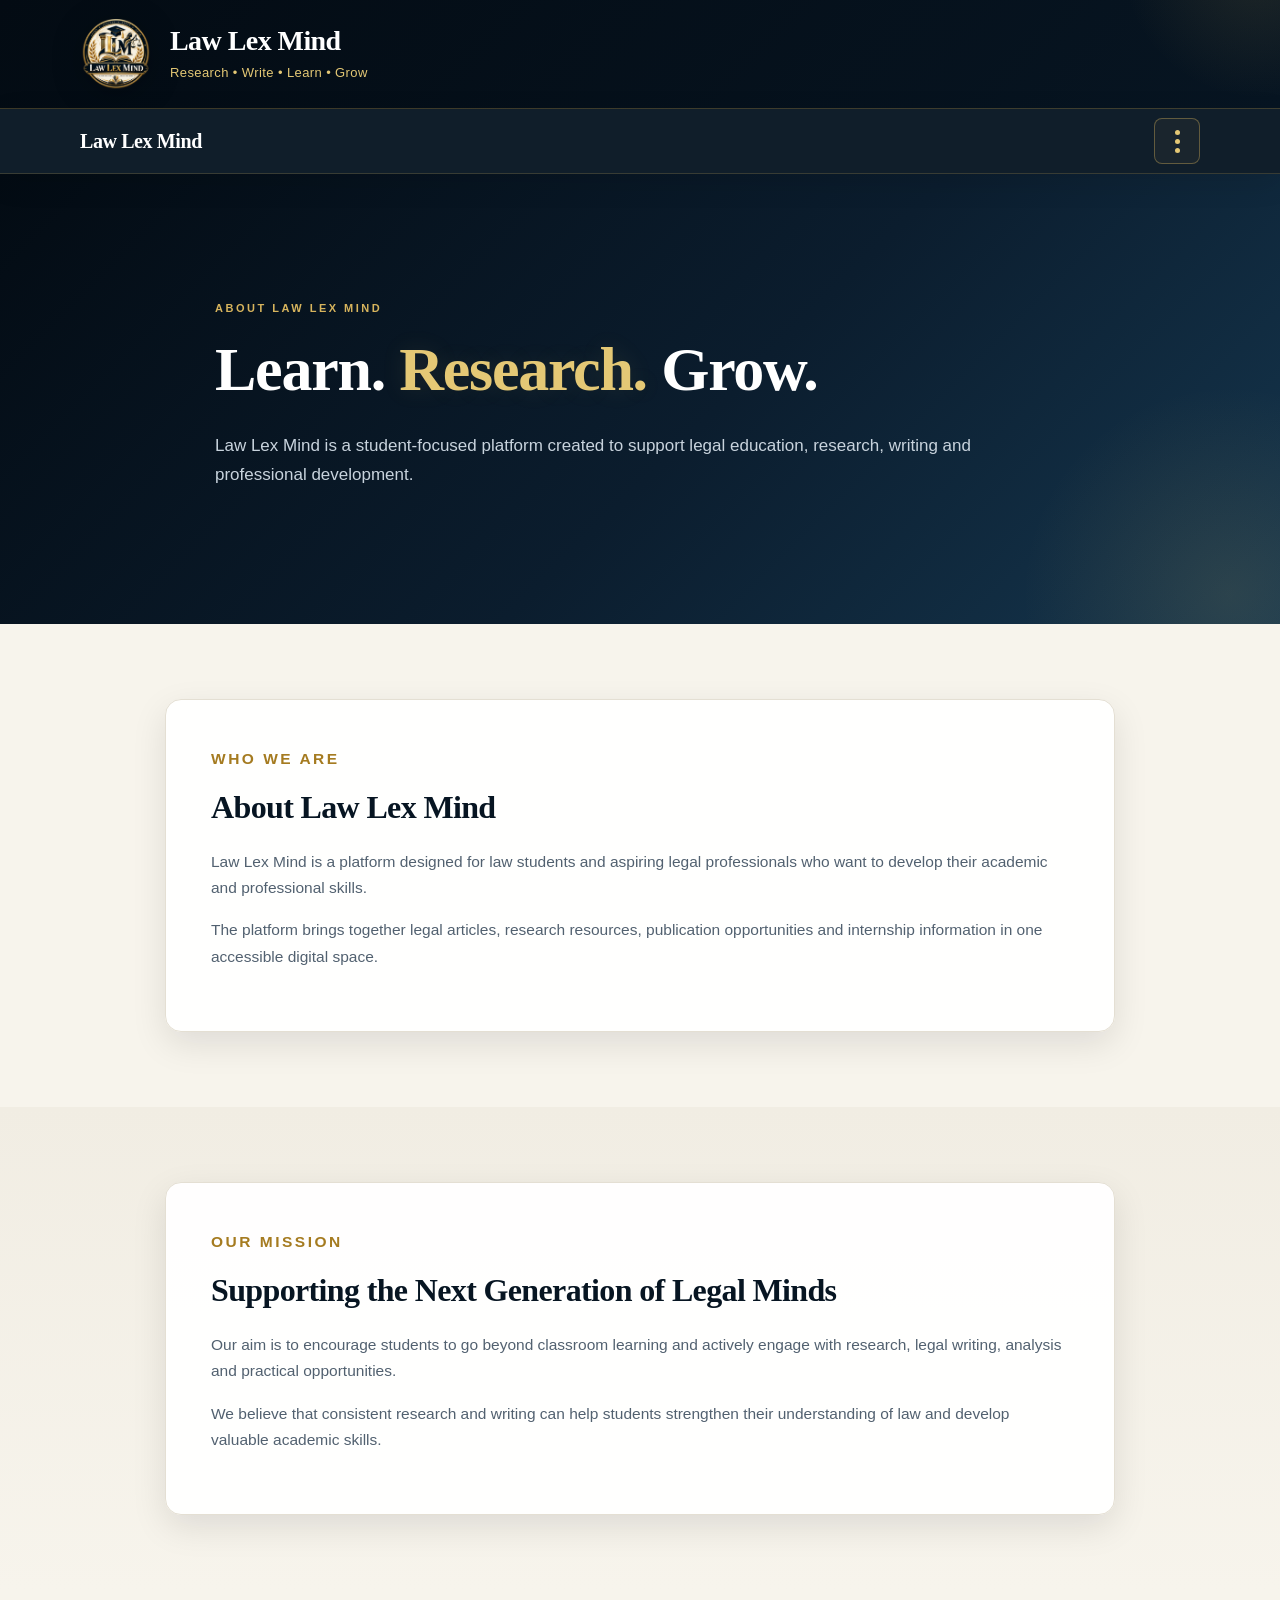
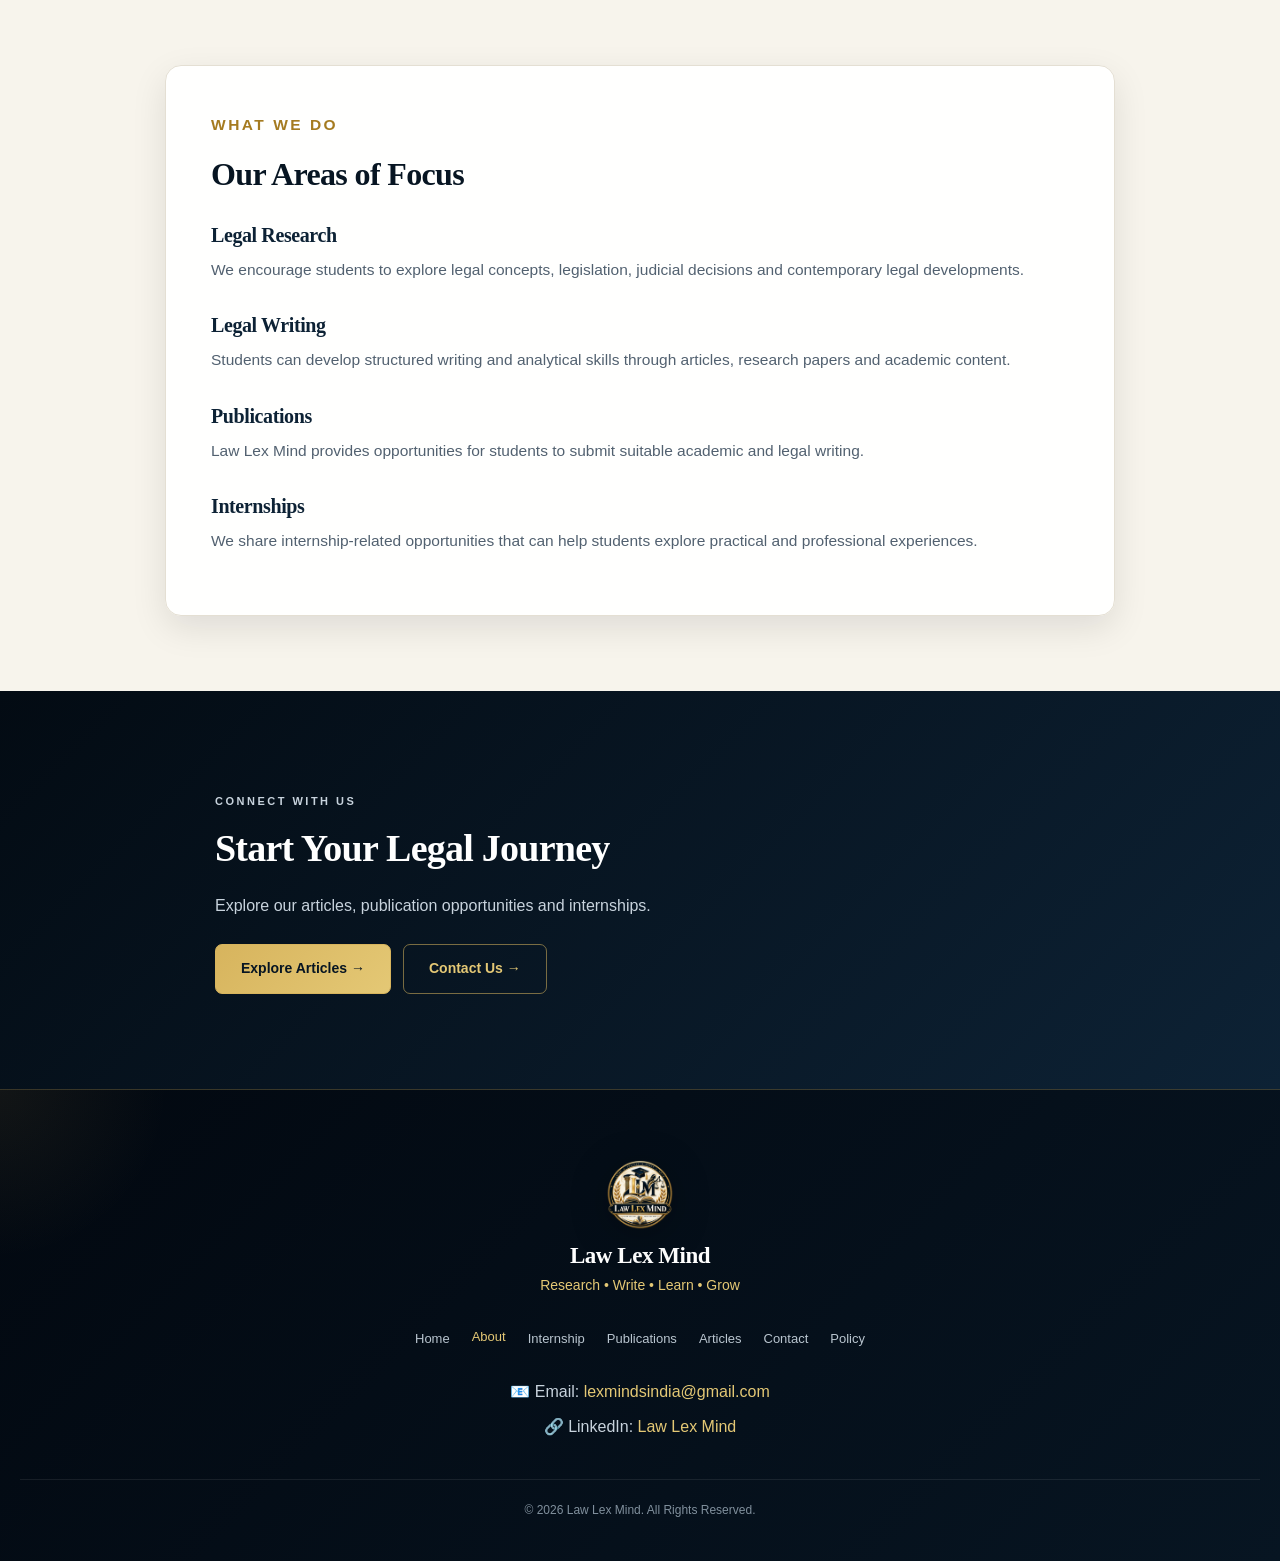
==== commit 247d8d2e: "Update stylesheet version and improve navigation links" ====
--- a/about.html
+++ b/about.html
@@ -2,7 +2,6 @@
 <html lang="en">
 
 <head>
-
   <meta charset="UTF-8">
   <meta name="viewport" content="width=device-width, initial-scale=1.0">
 
@@ -18,14 +17,16 @@
 
   <link rel="icon" type="image/png" href="./logo.png">
 
-  <link rel="stylesheet" href="./style.css?v=2">
+  <link rel="stylesheet" href="./style.css?v=5">
 
 </head>
 
 <body>
 
 
-<!-- HEADER -->
+<!-- =========================================================
+     HEADER
+========================================================= -->
 
 <header class="site-header">
 
@@ -49,44 +50,57 @@
 </header>
 
 
-<!-- NAVIGATION -->
+<!-- =========================================================
+     NAVIGATION
+========================================================= -->
 
 <nav class="main-navigation">
 
   <div class="nav-inner">
 
     <div class="nav-brand">
-      <a href="/">
+
+      <a href="./index.html">
         Law Lex Mind
       </a>
-    </div>
-
-    <!-- Three Dot Button -->
-    <button class="dots-menu-btn"
-            type="button"
-            aria-label="Open navigation menu"
-            onclick="toggleDotsMenu()">
+
+    </div>
+
+
+    <!-- THREE DOT BUTTON -->
+
+    <button
+      class="dots-menu-btn"
+      type="button"
+      aria-label="Open navigation menu"
+      aria-expanded="false"
+      aria-controls="dotsMenu"
+      onclick="toggleDotsMenu()">
+
       <span></span>
       <span></span>
       <span></span>
+
     </button>
 
-    <!-- Dropdown Navigation -->
+
+    <!-- DROPDOWN MENU -->
+
     <div class="dots-menu" id="dotsMenu">
 
-      <a href="/">Home</a>
-
-      <a href="/about">About</a>
-
-      <a href="/publications">Publications</a>
-
-      <a href="/articles">Articles</a>
-
-      <a href="/internship">Internship</a>
-
-      <a href="/contact">Contact</a>
-
-      <a href="/privacy-policy">Privacy Policy</a>
+      <a href="./index.html">Home</a>
+
+      <a href="./about.html" class="active">About</a>
+
+      <a href="./publications.html">Publications</a>
+
+      <a href="./articles.html">Articles</a>
+
+      <a href="./internship.html">Internship</a>
+
+      <a href="./contact.html">Contact</a>
+
+      <a href="./policy.html">Policy</a>
 
     </div>
 
@@ -95,7 +109,9 @@
 </nav>
 
 
-<!-- HERO -->
+<!-- =========================================================
+     HERO
+========================================================= -->
 
 <section class="policy-hero">
 
@@ -120,173 +136,211 @@
 </section>
 
 
-<!-- CONTENT -->
+<!-- =========================================================
+     MAIN CONTENT
+========================================================= -->
 
 <main>
 
-<section class="policy-section">
-
-  <div class="policy-container">
-
-    <div class="policy-card">
-
-      <p class="small-heading">
-        WHO WE ARE
-      </p>
-
-      <h2>
-        About Law Lex Mind
-      </h2>
-
-      <p>
-        Law Lex Mind is a platform designed for law students
-        and aspiring legal professionals who want to develop
-        their academic and professional skills.
-      </p>
-
-      <p>
-        The platform brings together legal articles,
-        research resources, publication opportunities and
-        internship information in one accessible digital
-        space.
-      </p>
-
-    </div>
-
-  </div>
-
-</section>
-
-
-<section class="policy-section">
-
-  <div class="policy-container">
-
-    <div class="policy-card">
-
-      <p class="small-heading">
-        OUR MISSION
-      </p>
-
-      <h2>
-        Supporting the Next Generation of Legal Minds
-      </h2>
-
-      <p>
-        Our aim is to encourage students to go beyond
-        classroom learning and actively engage with
-        research, legal writing, analysis and practical
-        opportunities.
-      </p>
-
-      <p>
-        We believe that consistent research and writing
-        can help students strengthen their understanding
-        of law and develop valuable academic skills.
-      </p>
-
-    </div>
-
-  </div>
-
-</section>
-
-
-<section class="policy-section">
-
-  <div class="policy-container">
-
-    <div class="policy-card">
-
-      <p class="small-heading">
-        WHAT WE DO
-      </p>
-
-      <h2>
-        Our Areas of Focus
-      </h2>
-
-      <h3>Legal Research</h3>
-
-      <p>
-        We encourage students to explore legal concepts,
-        legislation, judicial decisions and contemporary
-        legal developments.
-      </p>
-
-      <h3>Legal Writing</h3>
-
-      <p>
-        Students can develop structured writing and
-        analytical skills through articles, research
-        papers and academic content.
-      </p>
-
-      <h3>Publications</h3>
-
-      <p>
-        Law Lex Mind provides opportunities for students
-        to submit suitable academic and legal writing.
-      </p>
-
-      <h3>Internships</h3>
-
-      <p>
-        We share internship-related opportunities that
-        can help students explore practical and
-        professional experiences.
-      </p>
-
-    </div>
-
-  </div>
-
-</section>
-
-
-<section class="policy-contact">
-
-  <div class="policy-container">
-
-    <div class="contact-content">
-
-      <p class="small-heading">
-        CONNECT WITH US
-      </p>
-
-      <h2>
-        Start Your Legal Journey
-      </h2>
-
-      <p>
-        Explore our articles, publication opportunities
-        and internships.
-      </p>
-
-      <div class="hero-buttons">
-
-        <a href="articles.html" class="btn">
-          Explore Articles →
-        </a>
-
-        <a href="contact.html" class="btn secondary-btn">
-          Contact Us →
-        </a>
+
+  <!-- WHO WE ARE -->
+
+  <section class="policy-section">
+
+    <div class="policy-container">
+
+      <div class="policy-card">
+
+        <p class="small-heading">
+          WHO WE ARE
+        </p>
+
+        <h2>
+          About Law Lex Mind
+        </h2>
+
+        <p>
+          Law Lex Mind is a platform designed for law students
+          and aspiring legal professionals who want to develop
+          their academic and professional skills.
+        </p>
+
+        <p>
+          The platform brings together legal articles,
+          research resources, publication opportunities and
+          internship information in one accessible digital
+          space.
+        </p>
 
       </div>
 
     </div>
 
-  </div>
-
-</section>
+  </section>
+
+
+  <!-- OUR MISSION -->
+
+  <section class="policy-section">
+
+    <div class="policy-container">
+
+      <div class="policy-card">
+
+        <p class="small-heading">
+          OUR MISSION
+        </p>
+
+        <h2>
+          Supporting the Next Generation of Legal Minds
+        </h2>
+
+        <p>
+          Our aim is to encourage students to go beyond
+          classroom learning and actively engage with
+          research, legal writing, analysis and practical
+          opportunities.
+        </p>
+
+        <p>
+          We believe that consistent research and writing
+          can help students strengthen their understanding
+          of law and develop valuable academic skills.
+        </p>
+
+      </div>
+
+    </div>
+
+  </section>
+
+
+  <!-- WHAT WE DO -->
+
+  <section class="policy-section">
+
+    <div class="policy-container">
+
+      <div class="policy-card">
+
+        <p class="small-heading">
+          WHAT WE DO
+        </p>
+
+        <h2>
+          Our Areas of Focus
+        </h2>
+
+
+        <h3>
+          Legal Research
+        </h3>
+
+        <p>
+          We encourage students to explore legal concepts,
+          legislation, judicial decisions and contemporary
+          legal developments.
+        </p>
+
+
+        <h3>
+          Legal Writing
+        </h3>
+
+        <p>
+          Students can develop structured writing and
+          analytical skills through articles, research
+          papers and academic content.
+        </p>
+
+
+        <h3>
+          Publications
+        </h3>
+
+        <p>
+          Law Lex Mind provides opportunities for students
+          to submit suitable academic and legal writing.
+        </p>
+
+
+        <h3>
+          Internships
+        </h3>
+
+        <p>
+          We share internship-related opportunities that
+          can help students explore practical and
+          professional experiences.
+        </p>
+
+      </div>
+
+    </div>
+
+  </section>
+
+
+  <!-- =====================================================
+       CONTACT / CTA
+  ====================================================== -->
+
+  <section class="policy-contact">
+
+    <div class="policy-container">
+
+      <div class="contact-content">
+
+        <p class="small-heading">
+          CONNECT WITH US
+        </p>
+
+        <h2>
+          Start Your Legal Journey
+        </h2>
+
+        <p>
+          Explore our articles, publication opportunities
+          and internships.
+        </p>
+
+
+        <div class="hero-buttons">
+
+          <a
+            href="./articles.html"
+            class="btn">
+
+            Explore Articles →
+
+          </a>
+
+
+          <a
+            href="./contact.html"
+            class="btn secondary-btn">
+
+            Contact Us →
+
+          </a>
+
+        </div>
+
+      </div>
+
+    </div>
+
+  </section>
 
 </main>
 
 
-<!-- FOOTER -->
+<!-- =========================================================
+     FOOTER
+========================================================= -->
 
 <footer class="site-footer">
+
 
   <div class="footer-logo">
 
@@ -295,50 +349,207 @@
       alt="Law Lex Mind Logo"
       class="footer-logo-img">
 
-    <h3>Law Lex Mind</h3>
-
-    <p>Research • Write • Learn • Grow</p>
+    <h3>
+      Law Lex Mind
+    </h3>
+
+    <p>
+      Research • Write • Learn • Grow
+    </p>
 
   </div>
 
+
+  <!-- FOOTER LINKS -->
+
   <div class="footer-links">
 
-    <a href="index.html">Home</a>
-    <a href="about.html">About</a>
-    <a href="internship.html">Internship</a>
-    <a href="publications.html">Publications</a>
-    <a href="articles.html">Articles</a>
-    <a href="contact.html">Contact</a>
-    <a href="policy.html">Policy</a>
+    <a href="./index.html">
+      Home
+    </a>
+
+    <a href="./about.html" class="active">
+      About
+    </a>
+
+    <a href="./internship.html">
+      Internship
+    </a>
+
+    <a href="./publications.html">
+      Publications
+    </a>
+
+    <a href="./articles.html">
+      Articles
+    </a>
+
+    <a href="./contact.html">
+      Contact
+    </a>
+
+    <a href="./policy.html">
+      Policy
+    </a>
 
   </div>
+
+
+  <!-- FOOTER CONTACT -->
 
   <div class="footer-contact">
 
     <p>
       📧 Email:
+
       <a href="mailto:lexmindsindia@gmail.com">
         lexmindsindia@gmail.com
       </a>
     </p>
 
+
     <p>
       🔗 LinkedIn:
+
       <a
         href="https://www.linkedin.com/company/legal-school-notes/"
         target="_blank"
         rel="noopener noreferrer">
+
         Law Lex Mind
+
       </a>
+
     </p>
 
   </div>
 
+
+  <!-- COPYRIGHT -->
+
   <p class="copyright">
+
     © 2026 Law Lex Mind. All Rights Reserved.
+
   </p>
 
 </footer>
+
+
+<!-- =========================================================
+     THREE-DOT MENU SCRIPT
+     This is required because your site currently has
+     no script.js file.
+========================================================= -->
+
+<script>
+
+function toggleDotsMenu() {
+
+  const menu = document.getElementById("dotsMenu");
+  const button = document.querySelector(".dots-menu-btn");
+
+  if (!menu || !button) return;
+
+  const isOpen = menu.classList.toggle("active");
+
+  button.classList.toggle("active", isOpen);
+
+  button.setAttribute(
+    "aria-expanded",
+    isOpen ? "true" : "false"
+  );
+
+}
+
+
+/* Close menu when clicking outside */
+
+document.addEventListener("click", function(event) {
+
+  const menu = document.getElementById("dotsMenu");
+  const button = document.querySelector(".dots-menu-btn");
+
+  if (!menu || !button) return;
+
+  if (
+    !menu.contains(event.target) &&
+    !button.contains(event.target)
+  ) {
+
+    menu.classList.remove("active");
+
+    button.classList.remove("active");
+
+    button.setAttribute(
+      "aria-expanded",
+      "false"
+    );
+
+  }
+
+});
+
+
+/* Close menu after selecting a page */
+
+document.querySelectorAll(".dots-menu a").forEach(function(link) {
+
+  link.addEventListener("click", function() {
+
+    const menu = document.getElementById("dotsMenu");
+    const button = document.querySelector(".dots-menu-btn");
+
+    if (menu) {
+      menu.classList.remove("active");
+    }
+
+    if (button) {
+
+      button.classList.remove("active");
+
+      button.setAttribute(
+        "aria-expanded",
+        "false"
+      );
+
+    }
+
+  });
+
+});
+
+
+/* Close menu with Escape key */
+
+document.addEventListener("keydown", function(event) {
+
+  if (event.key === "Escape") {
+
+    const menu = document.getElementById("dotsMenu");
+    const button = document.querySelector(".dots-menu-btn");
+
+    if (menu) {
+      menu.classList.remove("active");
+    }
+
+    if (button) {
+
+      button.classList.remove("active");
+
+      button.setAttribute(
+        "aria-expanded",
+        "false"
+      );
+
+    }
+
+  }
+
+});
+
+</script>
+
 
 </body>
 </html>
--- a/style.css
+++ b/style.css
@@ -1,14 +1,23 @@
 /* =========================================================
    LEXMINDS INDIA
    PREMIUM MASTER STYLE.CSS
-   VERSION 5.0
-   ========================================================= */
+   REFACTORED VERSION 6.0
+
+   IMPORTANT:
+   - Single navigation system
+   - Mobile three-dot navigation
+   - No conflicting old mobile navigation
+   - Responsive
+   - Premium navy + gold theme
+========================================================= */
+
 
 /* =========================================================
    1. DESIGN SYSTEM
 ========================================================= */
 
 :root {
+
   --navy-950: #030b13;
   --navy-900: #071522;
   --navy-850: #0a1b2b;
@@ -23,8 +32,10 @@
   --cream-dark: #eee9dc;
 
   --white: #ffffff;
+
   --text: #17202b;
   --text-soft: #64748b;
+
   --border: #e4dfd3;
 
   --shadow-sm:
@@ -41,7 +52,7 @@
   --radius-lg: 16px;
 
   --transition:
-    0.3s cubic-bezier(.2,.65,.3,1);
+    0.3s cubic-bezier(.2, .65, .3, 1);
 }
 
 
@@ -61,6 +72,8 @@
 }
 
 body {
+  margin: 0;
+
   font-family:
     Arial,
     Helvetica,
@@ -75,6 +88,7 @@
   overflow-x: hidden;
 
   -webkit-font-smoothing: antialiased;
+  text-rendering: optimizeLegibility;
 }
 
 img {
@@ -107,7 +121,9 @@
 .container,
 .policy-container {
   width: min(1120px, calc(100% - 40px));
-  margin: 0 auto;
+
+  margin-left: auto;
+  margin-right: auto;
 }
 
 
@@ -121,6 +137,8 @@
 h4,
 h5,
 h6 {
+  margin-top: 0;
+
   font-family:
     Georgia,
     "Times New Roman",
@@ -140,6 +158,7 @@
 }
 
 p {
+  margin-top: 0;
   margin-bottom: 16px;
 }
 
@@ -162,7 +181,7 @@
 
 
 /* =========================================================
-   5. GLOBAL SELECTION
+   5. SELECTION
 ========================================================= */
 
 ::selection {
@@ -251,7 +270,6 @@
   height: 72px;
 
   object-fit: contain;
-
   object-position: center;
 
   flex-shrink: 0;
@@ -301,7 +319,6 @@
 
 .brand-text p {
   margin-top: 5px;
-
   margin-bottom: 0;
 
   font-size: 13px;
@@ -313,11 +330,10 @@
 
 
 /* =========================================================
-   9. PREMIUM NAVIGATION
-========================================================= */
-
-.main-navigation,
-.navbar {
+   9. MAIN NAVIGATION
+========================================================= */
+
+.main-navigation {
   width: 100%;
 
   position: sticky;
@@ -327,7 +343,9 @@
   z-index: 5000;
 
   background:
-    rgba(7, 21, 34, 0.90);
+    rgba(7, 21, 34, 0.96);
+
+  color: var(--white);
 
   border-bottom:
     1px solid
@@ -335,156 +353,49 @@
 
   box-shadow:
     0 8px 30px
-    rgba(0, 0, 0, 0.08);
+    rgba(0, 0, 0, 0.10);
 
   backdrop-filter: blur(16px);
-
   -webkit-backdrop-filter: blur(16px);
 }
 
-.main-navigation {
+
+/* =========================================================
+   10. NAV INNER
+========================================================= */
+
+.nav-inner {
+  width: min(1120px, calc(100% - 40px));
+
   min-height: 64px;
 
+  margin: 0 auto;
+
   display: flex;
 
   align-items: center;
 
-  justify-content: center;
-
-  gap: 3px;
-
-  padding: 0 20px;
-}
-
-.main-navigation a {
+  justify-content: space-between;
+
   position: relative;
-
+}
+
+
+/* =========================================================
+   11. NAV BRAND
+========================================================= */
+
+.nav-brand {
+  position: relative;
+
+  z-index: 5002;
+}
+
+.nav-brand a {
   display: inline-flex;
 
   align-items: center;
 
-  justify-content: center;
-
-  min-height: 64px;
-
-  padding: 0 18px;
-
-  color: #dce4eb;
-
-  font-size: 13.5px;
-
-  font-weight: 700;
-
-  letter-spacing: 0.2px;
-
-  border-radius: 6px;
-
-  transition:
-    color var(--transition),
-    background var(--transition),
-    transform var(--transition);
-}
-
-.main-navigation a:hover {
-  color: var(--gold-400);
-
-  background:
-    rgba(215, 180, 93, 0.07);
-
-  transform: translateY(-1px);
-}
-
-.main-navigation a.active {
-  color: var(--gold-400);
-
-  background:
-    rgba(215, 180, 93, 0.065);
-}
-
-
-/* Animated underline */
-
-.main-navigation a::after {
-  content: "";
-
-  position: absolute;
-
-  left: 50%;
-
-  bottom: 8px;
-
-  width: 0;
-
-  height: 2px;
-
-  border-radius: 10px;
-
-  background:
-    linear-gradient(
-      90deg,
-      var(--gold-500),
-      var(--gold-300)
-    );
-
-  transform:
-    translateX(-50%);
-
-  transition:
-    width 0.35s cubic-bezier(.2,.8,.2,1);
-}
-
-.main-navigation a:hover::after,
-.main-navigation a.active::after {
-  width: calc(100% - 36px);
-}
-
-
-/* Active top indicator */
-
-.main-navigation a.active::before {
-  content: "";
-
-  position: absolute;
-
-  top: 0;
-
-  left: 50%;
-
-  width: 5px;
-  height: 5px;
-
-  border-radius: 50%;
-
-  background: var(--gold-400);
-
-  transform:
-    translateX(-50%);
-
-  box-shadow:
-    0 0 12px
-    rgba(215, 180, 93, 0.65);
-}
-
-
-/* =========================================================
-   10. OLD NAVIGATION SUPPORT
-========================================================= */
-
-.nav-container {
-  width: min(1120px, calc(100% - 40px));
-
-  min-height: 64px;
-
-  margin: 0 auto;
-
-  display: flex;
-
-  align-items: center;
-
-  justify-content: space-between;
-}
-
-.nav-brand {
   color: var(--white);
 
   font-family:
@@ -492,95 +403,292 @@
     "Times New Roman",
     serif;
 
+  font-size: 20px;
+
   font-weight: 700;
 
-  font-size: 18px;
-}
-
-.nav-links {
-  display: flex;
-
-  align-items: center;
-
-  gap: 4px;
-}
-
-.nav-links a {
-  position: relative;
-
-  padding: 17px 15px;
-
-  color: #dce4eb;
-
-  font-size: 14px;
-
-  font-weight: 700;
+  letter-spacing: -0.02em;
 
   transition:
     color var(--transition),
-    background var(--transition);
-}
-
-.nav-links a:hover,
-.nav-links a.active {
+    transform var(--transition);
+}
+
+.nav-brand a:hover {
   color: var(--gold-400);
-}
-
-.nav-links a.active::after {
-  content: "";
-
-  position: absolute;
-
-  left: 15px;
-  right: 15px;
-
-  bottom: 8px;
-
-  height: 2px;
-
-  background: var(--gold-500);
-}
-
-
-/* =========================================================
-   11. MOBILE MENU BUTTON
-========================================================= */
-
-.menu-toggle {
-  display: none;
-
-  width: 44px;
-  height: 40px;
+
+  transform:
+    translateY(-1px);
+}
+
+
+/* =========================================================
+   12. THREE DOT BUTTON
+========================================================= */
+
+.dots-menu-btn {
+  width: 46px;
+  height: 46px;
+
+  display: flex;
+
+  flex-direction: column;
+
+  align-items: center;
+
+  justify-content: center;
+
+  gap: 4px;
+
+  padding: 0;
 
   border:
     1px solid
-    rgba(215, 180, 93, 0.45);
-
-  border-radius: 7px;
+    rgba(215, 180, 93, 0.38);
+
+  border-radius: 8px;
 
   background:
     rgba(215, 180, 93, 0.05);
 
+  color: var(--gold-400);
+
+  cursor: pointer;
+
+  position: relative;
+
+  z-index: 6000;
+
+  -webkit-tap-highlight-color: transparent;
+
+  transition:
+    background var(--transition),
+    border-color var(--transition),
+    transform var(--transition),
+    box-shadow var(--transition);
+}
+
+.dots-menu-btn span {
+  display: block;
+
+  width: 5px;
+  height: 5px;
+
+  border-radius: 50%;
+
+  background:
+    var(--gold-400);
+
+  transition:
+    transform 0.25s ease,
+    background 0.25s ease;
+}
+
+.dots-menu-btn:hover {
+  background:
+    rgba(215, 180, 93, 0.12);
+
+  border-color:
+    rgba(215, 180, 93, 0.75);
+
+  transform:
+    translateY(-2px);
+
+  box-shadow:
+    0 8px 20px
+    rgba(215, 180, 93, 0.12);
+}
+
+.dots-menu-btn.active {
+  background:
+    var(--gold-500);
+
+  border-color:
+    var(--gold-500);
+
+  box-shadow:
+    0 8px 25px
+    rgba(215, 180, 93, 0.20);
+}
+
+.dots-menu-btn.active span {
+  background:
+    var(--navy-900);
+}
+
+
+/* =========================================================
+   13. DROPDOWN MENU
+========================================================= */
+
+.dots-menu {
+  position: absolute;
+
+  top: calc(100% + 10px);
+
+  right: 0;
+
+  width: 250px;
+
   padding: 8px;
-}
-
-.menu-toggle span {
-  display: block;
+
+  background:
+    rgba(7, 21, 34, 0.99);
+
+  border:
+    1px solid
+    rgba(215, 180, 93, 0.28);
+
+  border-radius:
+    var(--radius-md);
+
+  box-shadow:
+    0 20px 45px
+    rgba(0, 0, 0, 0.28);
+
+  backdrop-filter:
+    blur(18px);
+
+  -webkit-backdrop-filter:
+    blur(18px);
+
+  opacity: 0;
+
+  visibility: hidden;
+
+  transform:
+    translateY(-10px)
+    scale(0.97);
+
+  transform-origin:
+    top right;
+
+  transition:
+    opacity 0.25s ease,
+    visibility 0.25s ease,
+    transform 0.25s ease;
+
+  pointer-events: none;
+
+  z-index: 7000;
+}
+
+
+/* OPEN MENU */
+
+.dots-menu.active {
+  opacity: 1;
+
+  visibility: visible;
+
+  transform:
+    translateY(0)
+    scale(1);
+
+  pointer-events: auto;
+}
+
+
+/* =========================================================
+   14. DROPDOWN LINKS
+========================================================= */
+
+.dots-menu a {
+  position: relative;
+
+  display: flex;
+
+  align-items: center;
 
   width: 100%;
-  height: 2px;
-
-  margin: 5px 0;
-
-  background: var(--gold-500);
+
+  min-height: 45px;
+
+  padding:
+    11px 15px;
+
+  color:
+    #dce4eb;
+
+  font-size: 13.5px;
+
+  font-weight: 700;
+
+  letter-spacing: 0.15px;
+
+  border-radius: 6px;
 
   transition:
-    transform 0.25s ease;
-}
-
-
-/* =========================================================
-   12. LOADER
+    color var(--transition),
+    background var(--transition),
+    padding-left var(--transition);
+}
+
+.dots-menu a::before {
+  content: "";
+
+  width: 0;
+
+  height: 5px;
+
+  margin-right: 0;
+
+  border-radius: 20px;
+
+  background:
+    var(--gold-400);
+
+  opacity: 0;
+
+  transition:
+    width 0.25s ease,
+    margin-right 0.25s ease,
+    opacity 0.25s ease;
+}
+
+.dots-menu a:hover {
+  color:
+    var(--gold-400);
+
+  background:
+    rgba(215, 180, 93, 0.08);
+
+  padding-left: 18px;
+}
+
+.dots-menu a:hover::before {
+  width: 5px;
+
+  margin-right: 9px;
+
+  opacity: 1;
+}
+
+.dots-menu a.active {
+  color:
+    var(--gold-400);
+
+  background:
+    rgba(215, 180, 93, 0.08);
+}
+
+
+/* =========================================================
+   15. REMOVE OLD NAVIGATION SYSTEM
+========================================================= */
+
+.nav-links,
+.menu-toggle {
+  display: none !important;
+}
+
+.main-navigation > a {
+  display: none !important;
+}
+
+
+/* =========================================================
+   16. LOADER
 ========================================================= */
 
 #website-loader,
@@ -730,10 +838,11 @@
 
 
 /* =========================================================
-   13. LOADER ANIMATIONS
+   17. LOADER ANIMATIONS
 ========================================================= */
 
 @keyframes loading {
+
   from {
     width: 0;
   }
@@ -741,9 +850,11 @@
   to {
     width: 100%;
   }
+
 }
 
 @keyframes loaderAppear {
+
   from {
     opacity: 0;
 
@@ -757,9 +868,11 @@
     transform:
       translateY(0);
   }
+
 }
 
 @keyframes loaderLogo {
+
   from {
     transform:
       scale(0.96)
@@ -771,9 +884,11 @@
       scale(1.04)
       rotate(1deg);
   }
+
 }
 
 @keyframes loadingText {
+
   from {
     opacity: 0.45;
   }
@@ -781,39 +896,37 @@
   to {
     opacity: 1;
   }
+
 }
 
 @keyframes automaticLoaderHide {
+
   0% {
     opacity: 1;
-
     visibility: visible;
   }
 
   70% {
     opacity: 1;
-
     visibility: visible;
   }
 
   90% {
     opacity: 0;
-
     visibility: hidden;
   }
 
   100% {
     opacity: 0;
-
     visibility: hidden;
-
     pointer-events: none;
   }
-}
-
-
-/* =========================================================
-   14. HERO
+
+}
+
+
+/* =========================================================
+   18. HERO
 ========================================================= */
 
 .hero {
@@ -838,9 +951,6 @@
   color: var(--white);
 }
 
-
-/* Decorative light */
-
 .hero::before {
   content: "";
 
@@ -869,9 +979,6 @@
 
   pointer-events: none;
 }
-
-
-/* Decorative grid */
 
 .hero::after {
   content: "";
@@ -899,6 +1006,7 @@
 }
 
 @keyframes heroGlow {
+
   from {
     transform: scale(0.95);
   }
@@ -906,6 +1014,7 @@
   to {
     transform: scale(1.08);
   }
+
 }
 
 .hero-content {
@@ -927,6 +1036,7 @@
 }
 
 @keyframes heroContentIn {
+
   from {
     opacity: 0;
 
@@ -940,6 +1050,7 @@
     transform:
       translateY(0);
   }
+
 }
 
 .hero h2 {
@@ -970,7 +1081,7 @@
 
 
 /* =========================================================
-   15. INNER PAGE HERO
+   19. INNER PAGE HERO
 ========================================================= */
 
 .policy-hero {
@@ -1045,7 +1156,7 @@
 
 
 /* =========================================================
-   16. BUTTONS
+   20. BUTTONS
 ========================================================= */
 
 .hero-buttons {
@@ -1153,7 +1264,7 @@
 
 
 /* =========================================================
-   17. LINKEDIN BUTTON
+   21. LINKEDIN BUTTON
 ========================================================= */
 
 .linkedin-btn {
@@ -1176,7 +1287,7 @@
 
 
 /* =========================================================
-   18. MAIN SECTIONS
+   22. MAIN SECTIONS
 ========================================================= */
 
 main {
@@ -1208,7 +1319,7 @@
 
 
 /* =========================================================
-   19. GENERAL CARDS
+   23. GENERAL CARDS
 ========================================================= */
 
 .card {
@@ -1293,7 +1404,7 @@
 
 
 /* =========================================================
-   20. POLICY CARD
+   24. POLICY CARD
 ========================================================= */
 
 .policy-card {
@@ -1349,7 +1460,7 @@
 
 
 /* =========================================================
-   21. SECTION HEADINGS
+   25. SECTION HEADINGS
 ========================================================= */
 
 .section-heading {
@@ -1386,7 +1497,7 @@
 
 
 /* =========================================================
-   22. FEATURE GRID
+   26. FEATURE GRID
 ========================================================= */
 
 .feature-grid {
@@ -1452,7 +1563,7 @@
 
 
 /* =========================================================
-   23. ARTICLE CARDS
+   27. ARTICLE CARDS
 ========================================================= */
 
 .article-grid {
@@ -1581,7 +1692,7 @@
 
 
 /* =========================================================
-   24. ARTICLE CATEGORY
+   28. ARTICLE CATEGORY
 ========================================================= */
 
 .article-category {
@@ -1611,7 +1722,7 @@
 
 
 /* =========================================================
-   25. ARTICLE LIST
+   29. ARTICLE LIST
 ========================================================= */
 
 .article-list {
@@ -1681,7 +1792,7 @@
 
 
 /* =========================================================
-   26. DARK SECTION
+   30. DARK SECTION
 ========================================================= */
 
 .dark-section {
@@ -1740,7 +1851,7 @@
 
 
 /* =========================================================
-   27. CTA
+   31. CTA
 ========================================================= */
 
 .cta-section {
@@ -1798,7 +1909,7 @@
 
 
 /* =========================================================
-   28. CONTACT
+   32. CONTACT
 ========================================================= */
 
 .contact-content {
@@ -1821,7 +1932,7 @@
 
 
 /* =========================================================
-   29. CONTACT FORM
+   33. CONTACT FORM
 ========================================================= */
 
 .contact-form {
@@ -1915,7 +2026,7 @@
 
 
 /* =========================================================
-   30. SUBMISSION BOX
+   34. SUBMISSION BOX
 ========================================================= */
 
 .submission-box {
@@ -1965,7 +2076,7 @@
 
 
 /* =========================================================
-   31. POLICY CONTACT
+   35. POLICY CONTACT
 ========================================================= */
 
 .policy-contact {
@@ -1997,7 +2108,7 @@
 
 
 /* =========================================================
-   32. PUBLICATION INFORMATION
+   36. PUBLICATION INFORMATION
 ========================================================= */
 
 .publication-info {
@@ -2060,7 +2171,7 @@
 
 
 /* =========================================================
-   33. FOOTER
+   37. FOOTER
 ========================================================= */
 
 .site-footer,
@@ -2119,7 +2230,6 @@
 
 .footer-logo-img {
   width: 70px;
-
   height: 70px;
 
   object-fit: contain;
@@ -2219,7 +2329,7 @@
 
 
 /* =========================================================
-   34. CONTENT LINKS
+   38. CONTENT LINKS
 ========================================================= */
 
 .policy-card a:not(.btn),
@@ -2243,7 +2353,7 @@
 
 
 /* =========================================================
-   35. DIVIDER
+   39. DIVIDER
 ========================================================= */
 
 .section-divider {
@@ -2265,7 +2375,7 @@
 
 
 /* =========================================================
-   36. BACK TO TOP
+   40. BACK TO TOP
 ========================================================= */
 
 .back-to-top {
@@ -2276,7 +2386,6 @@
   bottom: 20px;
 
   width: 46px;
-
   height: 46px;
 
   display: flex;
@@ -2320,7 +2429,7 @@
 
 
 /* =========================================================
-   37. ACCESSIBILITY
+   41. ACCESSIBILITY
 ========================================================= */
 
 a:focus-visible,
@@ -2335,9 +2444,17 @@
   outline-offset: 3px;
 }
 
-
-/* =========================================================
-   38. LOGO SIZE PROTECTION
+.dots-menu-btn:focus-visible {
+  outline:
+    2px solid
+    var(--gold-500);
+
+  outline-offset: 3px;
+}
+
+
+/* =========================================================
+   42. LOGO SIZE PROTECTION
 ========================================================= */
 
 header img,
@@ -2367,7 +2484,7 @@
 
 
 /* =========================================================
-   39. TABLET
+   43. TABLET
 ========================================================= */
 
 @media (max-width: 1000px) {
@@ -2387,25 +2504,6 @@
       repeat(2, minmax(0, 1fr));
   }
 
-  .main-navigation {
-    gap: 0;
-
-    padding: 0 10px;
-  }
-
-  .main-navigation a {
-    padding-left: 13px;
-    padding-right: 13px;
-
-    font-size: 13px;
-  }
-
-  .main-navigation a:hover::after,
-  .main-navigation a.active::after {
-    width:
-      calc(100% - 26px);
-  }
-
   .hero {
     min-height: 580px;
   }
@@ -2413,16 +2511,19 @@
   .hero h2 {
     font-size: 54px;
   }
-}
-
-
-/* =========================================================
-   40. MOBILE
+
+}
+
+
+/* =========================================================
+   44. MOBILE
 ========================================================= */
 
 @media (max-width: 700px) {
 
-  /* HEADER */
+  /* -----------------------------------------
+     HEADER
+  ----------------------------------------- */
 
   .site-header {
     padding: 13px 0;
@@ -2449,125 +2550,79 @@
   }
 
 
-  /* NAVIGATION */
+  /* -----------------------------------------
+     THREE DOT NAVIGATION
+  ----------------------------------------- */
 
   .main-navigation {
+    min-height: 58px;
+
+    display: block;
+
     position: sticky;
 
     top: 0;
 
-    display: grid;
-
-    grid-template-columns:
-      repeat(3, 1fr);
-
-    gap: 0;
-
-    min-height: auto;
-
-    padding: 0;
-
-    background:
-      rgba(7,21,34,0.96);
-  }
-
-  .main-navigation a {
-    min-height: 53px;
-
-    padding:
-      10px 5px;
-
-    text-align: center;
-
-    font-size: 11.5px;
-
-    line-height: 1.25;
-
-    border-right:
-      1px solid
-      rgba(255,255,255,0.04);
-
-    border-bottom:
-      1px solid
-      rgba(255,255,255,0.04);
-
-    border-radius: 0;
-  }
-
-  .main-navigation a:hover {
-    transform: none;
-
-    background:
-      rgba(215,180,93,0.08);
-  }
-
-  .main-navigation a::after {
-    bottom: 4px;
-  }
-
-  .main-navigation a:hover::after,
-  .main-navigation a.active::after {
-    left: 15%;
-
-    width: 70%;
-  }
-
-  .main-navigation a.active::before {
-    display: none;
-  }
-
-
-  /* OLD NAVIGATION */
-
-  .nav-container {
+    z-index: 5000;
+  }
+
+  .nav-inner {
     width:
       calc(100% - 30px);
-  }
-
-  .menu-toggle {
-    display: block;
-  }
-
-  .nav-links {
-    display: none;
-
-    position: absolute;
-
-    top: 100%;
-
-    left: 0;
+
+    min-height: 58px;
+  }
+
+  .nav-brand a {
+    font-size: 18px;
+  }
+
+  .dots-menu-btn {
+    width: 42px;
+    height: 42px;
+
+    border-radius: 7px;
+  }
+
+  .dots-menu-btn span {
+    width: 4px;
+    height: 4px;
+  }
+
+  .dots-menu {
+
+    top:
+      calc(100% + 8px);
+
     right: 0;
 
-    z-index: 1000;
-
-    flex-direction: column;
-
-    align-items: stretch;
-
-    background:
-      var(--navy-900);
-
-    border-top:
-      1px solid
-      rgba(215,180,93,0.25);
-  }
-
-  .nav-links.active {
-    display: flex;
-  }
-
-  .nav-links a {
-    padding: 14px 20px;
-
-    border-bottom:
-      1px solid
-      rgba(255,255,255,0.06);
-
-    text-align: center;
-  }
-
-
-  /* HERO */
+    width:
+      min(
+        270px,
+        calc(100vw - 30px)
+      );
+
+    max-height:
+      calc(100vh - 85px);
+
+    overflow-y: auto;
+
+    -webkit-overflow-scrolling: touch;
+  }
+
+  .dots-menu a {
+    min-height: 48px;
+
+    padding:
+      12px 14px;
+
+    font-size: 13px;
+  }
+
+
+  /* -----------------------------------------
+     HERO
+  ----------------------------------------- */
 
   .hero {
     min-height: 590px;
@@ -2589,7 +2644,9 @@
   }
 
 
-  /* INNER HERO */
+  /* -----------------------------------------
+     INNER HERO
+  ----------------------------------------- */
 
   .policy-hero {
     min-height: 440px;
@@ -2607,7 +2664,9 @@
   }
 
 
-  /* CONTAINERS */
+  /* -----------------------------------------
+     CONTAINERS
+  ----------------------------------------- */
 
   .container,
   .policy-container {
@@ -2616,7 +2675,9 @@
   }
 
 
-  /* CARDS */
+  /* -----------------------------------------
+     CARDS
+  ----------------------------------------- */
 
   .card,
   .policy-card {
@@ -2632,7 +2693,9 @@
   }
 
 
-  /* GRIDS */
+  /* -----------------------------------------
+     GRIDS
+  ----------------------------------------- */
 
   .feature-grid,
   .article-grid,
@@ -2641,7 +2704,9 @@
   }
 
 
-  /* SECTIONS */
+  /* -----------------------------------------
+     SECTIONS
+  ----------------------------------------- */
 
   section.container {
     padding-top: 60px;
@@ -2663,7 +2728,9 @@
   }
 
 
-  /* BUTTONS */
+  /* -----------------------------------------
+     BUTTONS
+  ----------------------------------------- */
 
   .hero-buttons {
     flex-direction: column;
@@ -2676,14 +2743,18 @@
   }
 
 
-  /* CONTACT */
+  /* -----------------------------------------
+     CONTACT
+  ----------------------------------------- */
 
   .contact-form {
     padding: 25px;
   }
 
 
-  /* ARTICLE LIST */
+  /* -----------------------------------------
+     ARTICLE LIST
+  ----------------------------------------- */
 
   .article-list-item {
     flex-direction: column;
@@ -2692,18 +2763,21 @@
   }
 
 
-  /* FOOTER */
+  /* -----------------------------------------
+     FOOTER
+  ----------------------------------------- */
 
   .footer-links {
     flex-direction: column;
 
     gap: 10px;
   }
-}
-
-
-/* =========================================================
-   41. SMALL MOBILE
+
+}
+
+
+/* =========================================================
+   45. SMALL MOBILE
 ========================================================= */
 
 @media (max-width: 430px) {
@@ -2721,19 +2795,33 @@
     font-size: 11px;
   }
 
-  .main-navigation {
-    grid-template-columns:
-      repeat(2, 1fr);
-  }
-
-  .main-navigation a {
-    min-height: 50px;
-
-    padding:
-      11px 4px;
-
-    font-size: 11px;
-  }
+
+  /* THREE DOT MENU */
+
+  .nav-inner {
+    width:
+      calc(100% - 24px);
+  }
+
+  .nav-brand a {
+    font-size: 17px;
+  }
+
+  .dots-menu-btn {
+    width: 40px;
+    height: 40px;
+  }
+
+  .dots-menu {
+    width:
+      min(
+        270px,
+        calc(100vw - 24px)
+      );
+  }
+
+
+  /* TYPOGRAPHY */
 
   .hero h2,
   .policy-hero h2 {
@@ -2747,6 +2835,9 @@
     letter-spacing: 1.5px;
   }
 
+
+  /* POLICY */
+
   .policy-card {
     padding: 20px;
   }
@@ -2759,17 +2850,29 @@
     font-size: 15px;
   }
 
+
+  /* CONTACT */
+
   .contact-form {
     padding: 20px;
   }
 
+
+  /* ARTICLE */
+
   .article-card {
     padding: 22px;
   }
 
+
+  /* SUBMISSION */
+
   .submission-box {
     padding: 20px;
   }
+
+
+  /* LOADER */
 
   .loader-logo,
   .page-loader-logo {
@@ -2787,6 +2890,9 @@
     width: 190px;
   }
 
+
+  /* BACK TO TOP */
+
   .back-to-top {
     right: 14px;
     bottom: 14px;
@@ -2794,34 +2900,40 @@
     width: 42px;
     height: 42px;
   }
-}
-
-
-/* =========================================================
-   42. VERY SMALL DEVICES
+
+}
+
+
+/* =========================================================
+   46. VERY SMALL DEVICES
 ========================================================= */
 
 @media (max-width: 350px) {
 
-  .main-navigation {
-    grid-template-columns: 1fr;
-  }
-
-  .main-navigation a {
-    min-height: 44px;
-
-    border-right: none;
+  .nav-brand a {
+    font-size: 16px;
+  }
+
+  .dots-menu-btn {
+    width: 38px;
+    height: 38px;
+  }
+
+  .dots-menu {
+    width:
+      calc(100vw - 20px);
   }
 
   .hero h2,
   .policy-hero h2 {
     font-size: 32px;
   }
-}
-
-
-/* =========================================================
-   43. REDUCED MOTION
+
+}
+
+
+/* =========================================================
+   47. REDUCED MOTION
 ========================================================= */
 
 @media (prefers-reduced-motion: reduce) {
@@ -2842,11 +2954,12 @@
     transition-duration:
       0.01ms !important;
   }
-}
-
-
-/* =========================================================
-   44. FINAL LOADER SAFETY
+
+}
+
+
+/* =========================================================
+   48. FINAL LOADER SAFETY
 ========================================================= */
 
 #website-loader,
@@ -2860,5 +2973,6 @@
 
 
 /* =========================================================
-   END OF LEXMINDS INDIA VERSION 5.0
-========================================================= */
+   END OF LEXMINDS INDIA
+   REFACTORED VERSION 6.0
+========================================================= */
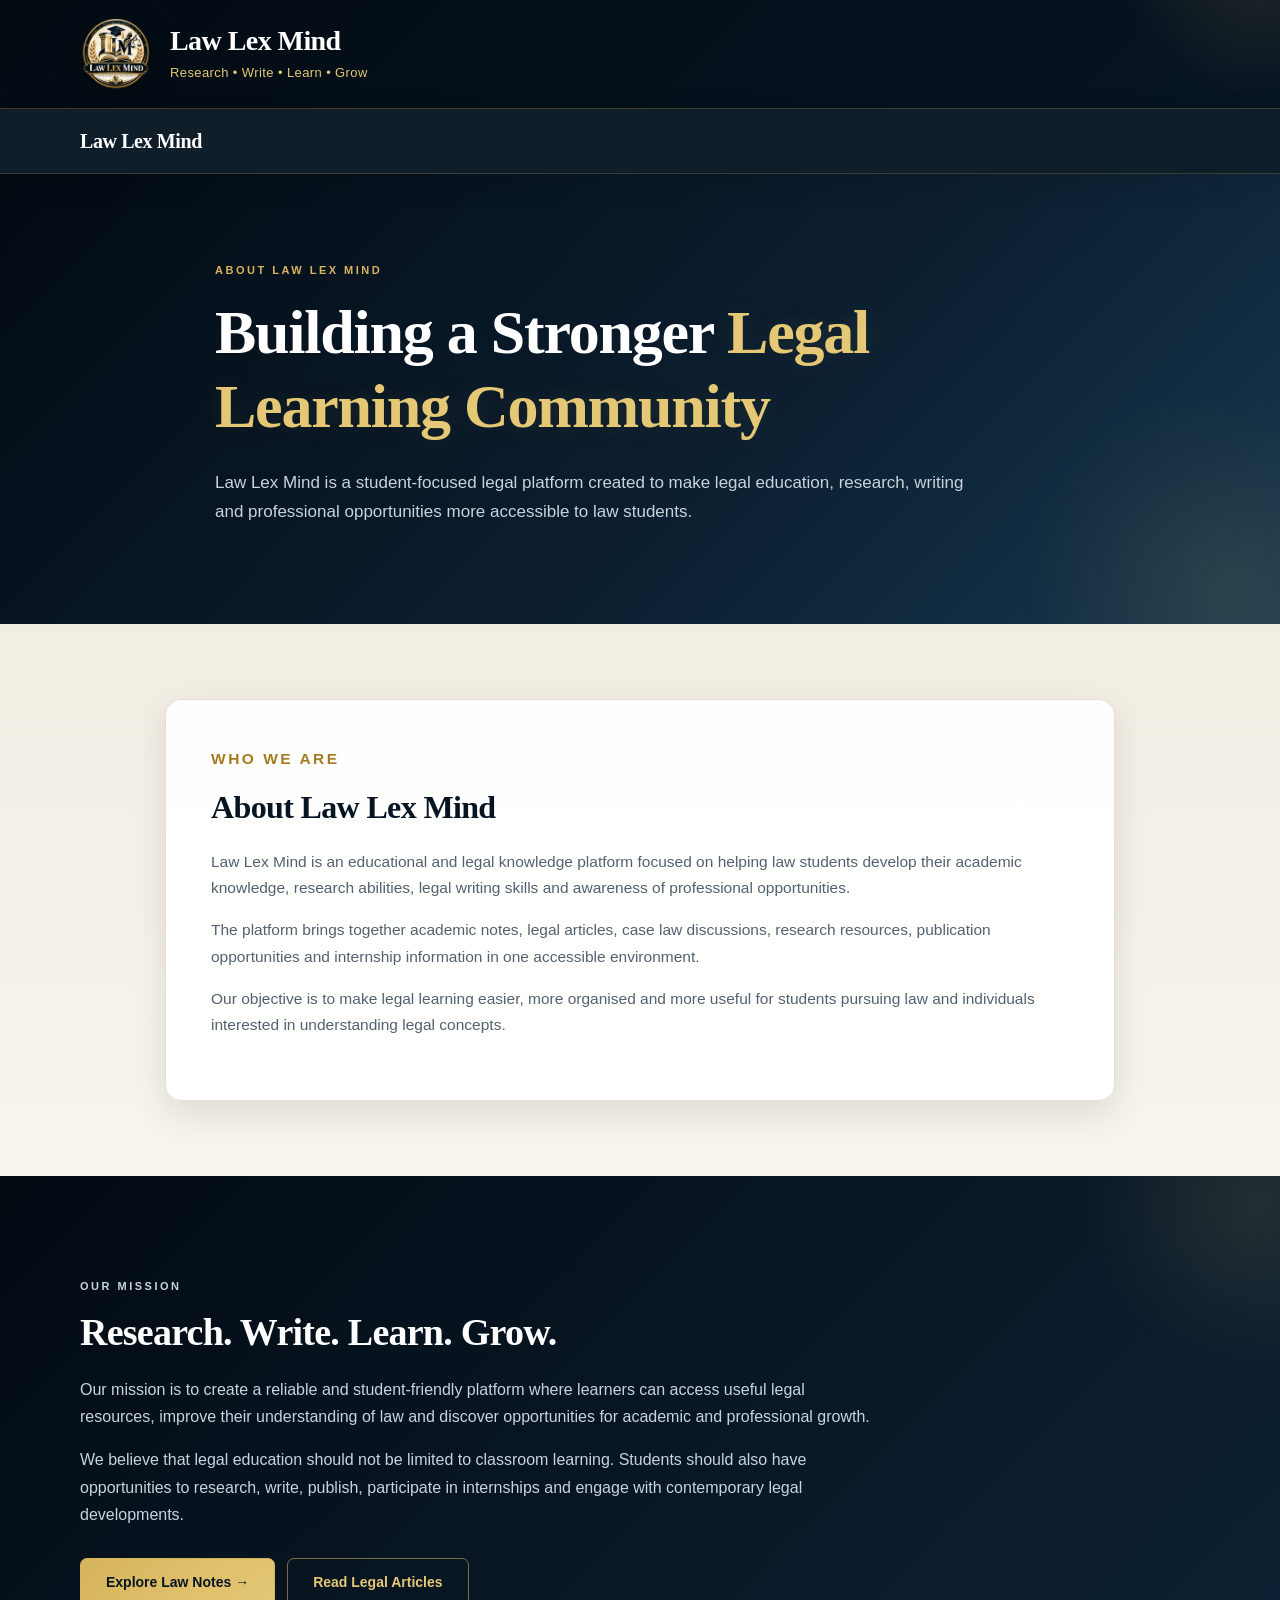
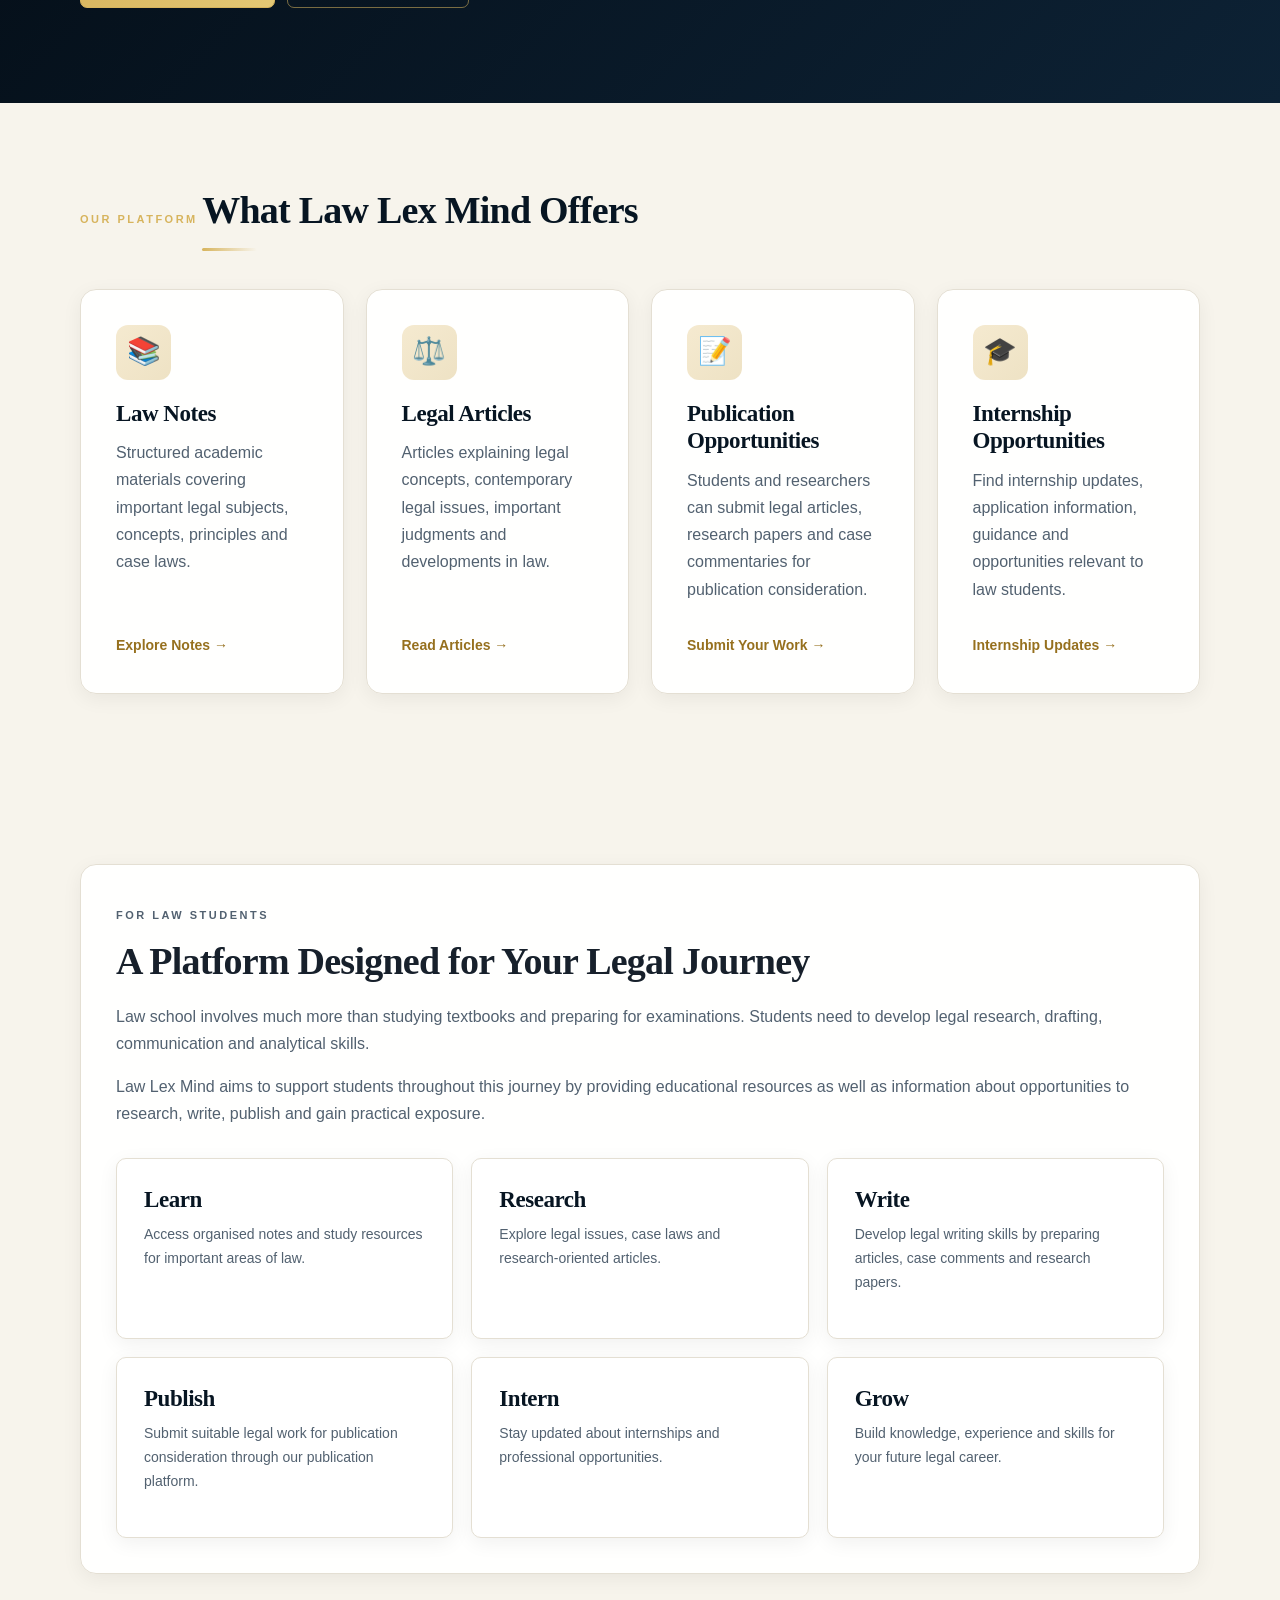
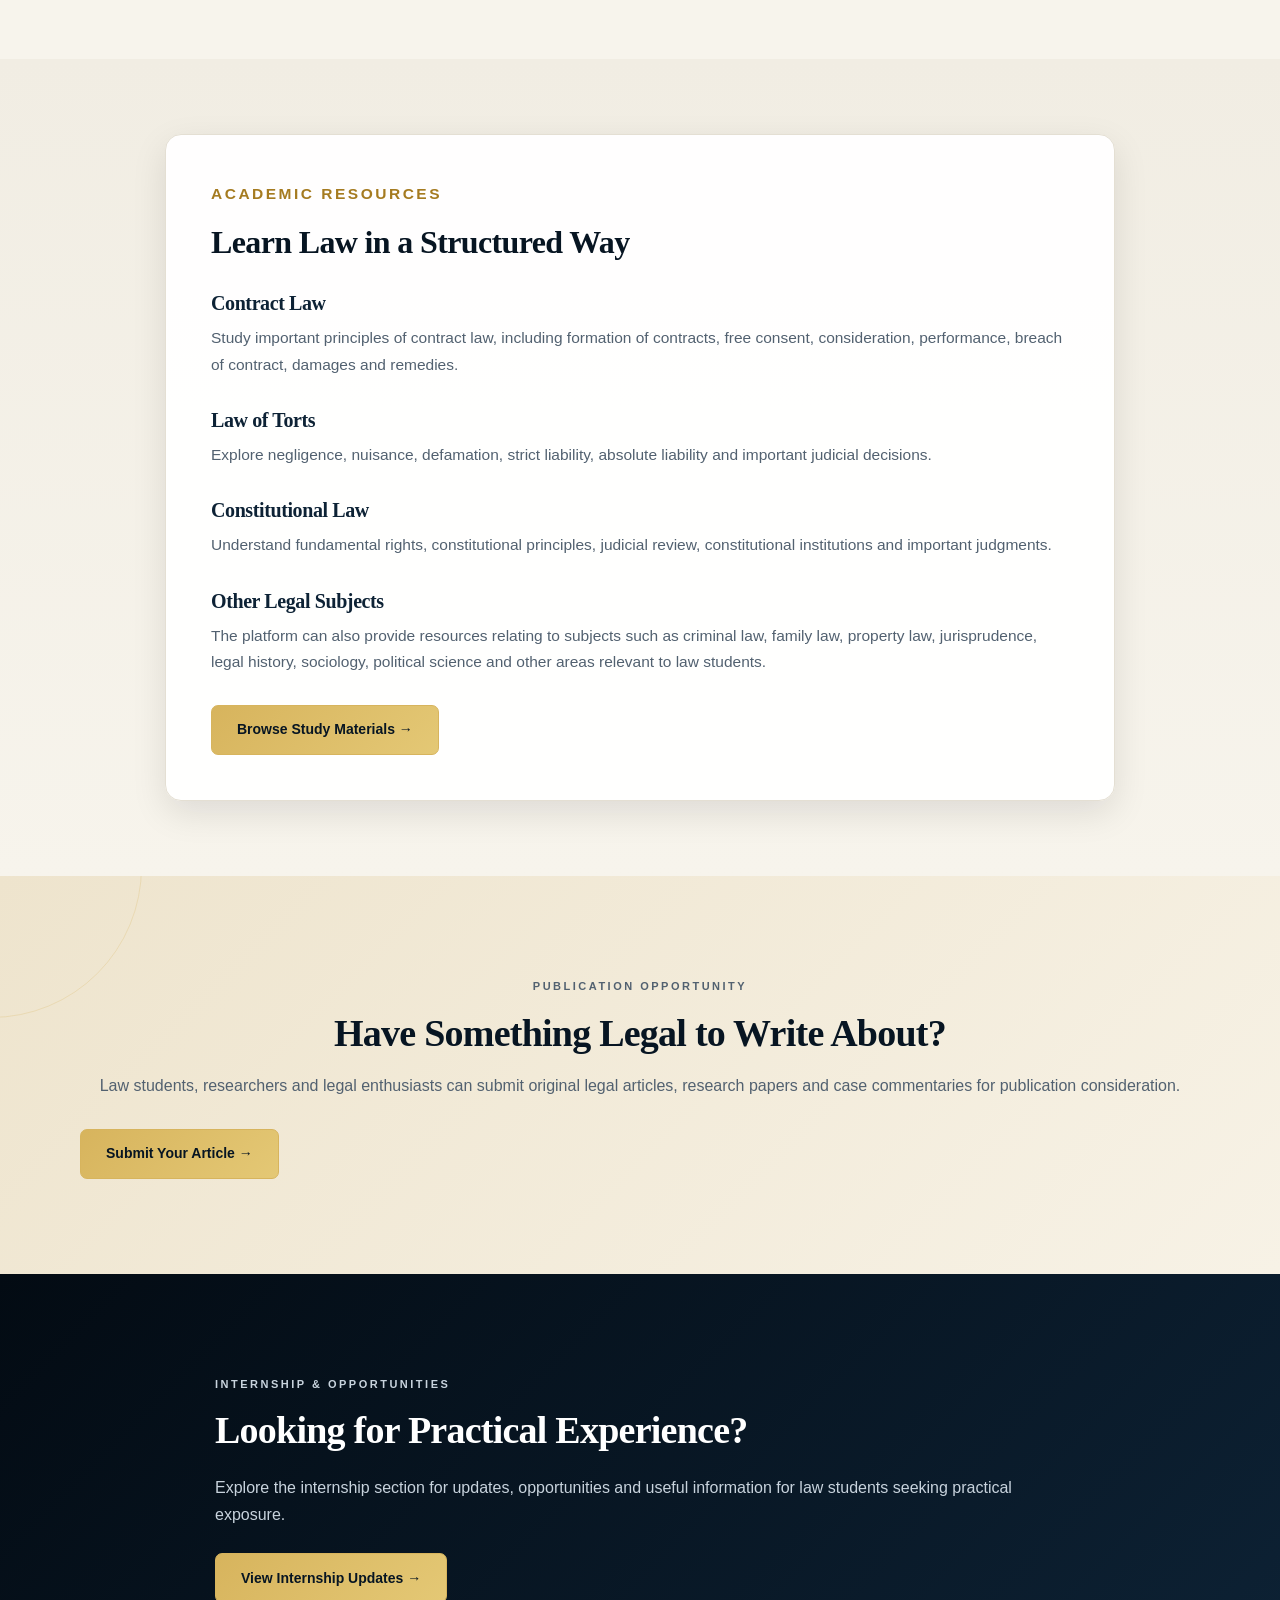
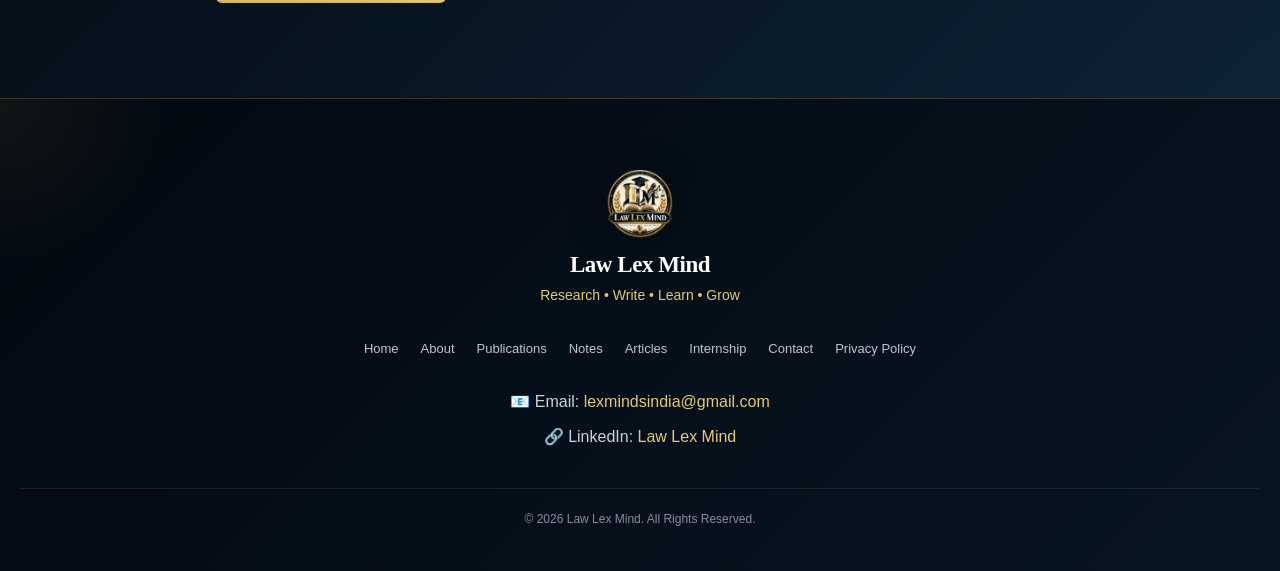
==== commit bbdabe01: "Refactor about.html for SEO and content clarity Updated meta tags for improved SEO and accessibility" ====
--- a/about.html
+++ b/about.html
@@ -2,46 +2,57 @@
 <html lang="en">
 
 <head>
+
   <meta charset="UTF-8">
-  <meta name="viewport" content="width=device-width, initial-scale=1.0">
-
-  <title>About Law Lex Mind | Legal Education & Research</title>
+
+  <meta name="viewport"
+        content="width=device-width, initial-scale=1.0">
+
+  <title>About Law Lex Mind | Legal Education & Research Platform</title>
 
   <meta name="description"
-        content="Learn about Law Lex Mind, a student-focused platform supporting legal research, writing, publications and professional opportunities.">
+        content="Learn about Law Lex Mind, a student-focused legal education and research platform providing law notes, legal articles, case law resources, publication opportunities and internship updates.">
 
   <meta name="keywords"
-        content="Law Lex Mind, about Law Lex Mind, law students, legal research, legal education">
-
-  <meta name="author" content="Law Lex Mind">
-
-  <link rel="icon" type="image/png" href="./logo.png">
-
-  <link rel="stylesheet" href="./style.css?v=5">
+        content="Law Lex Mind, about Law Lex Mind, legal education, law students, legal research, law notes, legal articles, internships, legal publications">
+
+  <meta name="author"
+        content="Law Lex Mind">
+
+  <link rel="icon"
+        type="image/png"
+        href="logo.png">
+
+  <link rel="stylesheet"
+        href="style.css">
 
 </head>
 
 <body>
 
 
-<!-- =========================================================
+<!-- =====================================================
      HEADER
-========================================================= -->
+===================================================== -->
 
 <header class="site-header">
 
   <div class="logo-area">
 
     <img
-      src="./logo.png"
+      src="logo.png"
       alt="Law Lex Mind Logo"
       class="site-logo">
 
     <div class="brand-text">
 
-      <h1>Law Lex Mind</h1>
-
-      <p>Research • Write • Learn • Grow</p>
+      <h1>
+        Law Lex Mind
+      </h1>
+
+      <p>
+        Research • Write • Learn • Grow
+      </p>
 
     </div>
 
@@ -50,9 +61,9 @@
 </header>
 
 
-<!-- =========================================================
+<!-- =====================================================
      NAVIGATION
-========================================================= -->
+===================================================== -->
 
 <nav class="main-navigation">
 
@@ -60,47 +71,41 @@
 
     <div class="nav-brand">
 
-      <a href="./index.html">
+      <a href="index.html">
         Law Lex Mind
       </a>
 
     </div>
 
-
-    <!-- THREE DOT BUTTON -->
-
-    <button
-      class="dots-menu-btn"
-      type="button"
-      aria-label="Open navigation menu"
-      aria-expanded="false"
-      aria-controls="dotsMenu"
-      onclick="toggleDotsMenu()">
-
-      <span></span>
-      <span></span>
-      <span></span>
-
-    </button>
-
-
-    <!-- DROPDOWN MENU -->
-
-    <div class="dots-menu" id="dotsMenu">
-
-      <a href="./index.html">Home</a>
-
-      <a href="./about.html" class="active">About</a>
-
-      <a href="./publications.html">Publications</a>
-
-      <a href="./articles.html">Articles</a>
-
-      <a href="./internship.html">Internship</a>
-
-      <a href="./contact.html">Contact</a>
-
-      <a href="./policy.html">Policy</a>
+    <div class="nav-links">
+
+      <a href="index.html">
+        Home
+      </a>
+
+      <a href="about.html" class="active">
+        About
+      </a>
+
+      <a href="publications.html">
+        Publications
+      </a>
+
+      <a href="notes.html">
+        Notes
+      </a>
+
+      <a href="articles.html">
+        Articles
+      </a>
+
+      <a href="internship.html">
+        Internship
+      </a>
+
+      <a href="contact.html">
+        Contact
+      </a>
 
     </div>
 
@@ -109,9 +114,9 @@
 </nav>
 
 
-<!-- =========================================================
-     HERO
-========================================================= -->
+<!-- =====================================================
+     ABOUT HERO
+===================================================== -->
 
 <section class="policy-hero">
 
@@ -122,13 +127,17 @@
     </p>
 
     <h2>
-      Learn. <span>Research.</span> Grow.
+      Building a Stronger
+      <span>Legal Learning Community</span>
     </h2>
 
     <p class="hero-text">
-      Law Lex Mind is a student-focused platform created
-      to support legal education, research, writing and
-      professional development.
+
+      Law Lex Mind is a student-focused legal platform
+      created to make legal education, research,
+      writing and professional opportunities more
+      accessible to law students.
+
     </p>
 
   </div>
@@ -136,216 +145,598 @@
 </section>
 
 
-<!-- =========================================================
-     MAIN CONTENT
-========================================================= -->
-
-<main>
-
-
-  <!-- WHO WE ARE -->
-
-  <section class="policy-section">
-
-    <div class="policy-container">
-
-      <div class="policy-card">
-
-        <p class="small-heading">
-          WHO WE ARE
+<!-- =====================================================
+     WHO WE ARE
+===================================================== -->
+
+<section class="policy-section">
+
+  <div class="policy-container">
+
+    <div class="policy-card">
+
+      <p class="small-heading">
+        WHO WE ARE
+      </p>
+
+      <h2>
+        About Law Lex Mind
+      </h2>
+
+      <p>
+
+        Law Lex Mind is an educational and legal
+        knowledge platform focused on helping law
+        students develop their academic knowledge,
+        research abilities, legal writing skills and
+        awareness of professional opportunities.
+
+      </p>
+
+      <p>
+
+        The platform brings together academic notes,
+        legal articles, case law discussions, research
+        resources, publication opportunities and
+        internship information in one accessible
+        environment.
+
+      </p>
+
+      <p>
+
+        Our objective is to make legal learning easier,
+        more organised and more useful for students
+        pursuing law and individuals interested in
+        understanding legal concepts.
+
+      </p>
+
+    </div>
+
+  </div>
+
+</section>
+
+
+<!-- =====================================================
+     OUR MISSION
+===================================================== -->
+
+<section class="dark-section">
+
+  <div class="container">
+
+    <div class="purpose-content">
+
+      <p class="small-heading">
+        OUR MISSION
+      </p>
+
+      <h2>
+        Research. Write. Learn. Grow.
+      </h2>
+
+      <p>
+
+        Our mission is to create a reliable and
+        student-friendly platform where learners can
+        access useful legal resources, improve their
+        understanding of law and discover opportunities
+        for academic and professional growth.
+
+      </p>
+
+      <p>
+
+        We believe that legal education should not be
+        limited to classroom learning. Students should
+        also have opportunities to research, write,
+        publish, participate in internships and engage
+        with contemporary legal developments.
+
+      </p>
+
+      <div class="hero-buttons">
+
+        <a
+          href="notes.html"
+          class="btn">
+
+          Explore Law Notes →
+
+        </a>
+
+        <a
+          href="articles.html"
+          class="btn secondary-btn">
+
+          Read Legal Articles
+
+        </a>
+
+      </div>
+
+    </div>
+
+  </div>
+
+</section>
+
+
+<!-- =====================================================
+     WHAT WE OFFER
+===================================================== -->
+
+<section class="container">
+
+  <div class="section-heading">
+
+    <p class="small-heading">
+      OUR PLATFORM
+    </p>
+
+    <h2>
+      What Law Lex Mind Offers
+    </h2>
+
+  </div>
+
+
+  <div class="feature-grid">
+
+
+    <!-- NOTES -->
+
+    <div class="card feature-card">
+
+      <div class="feature-icon">
+        📚
+      </div>
+
+      <h3>
+        Law Notes
+      </h3>
+
+      <p>
+
+        Structured academic materials covering
+        important legal subjects, concepts,
+        principles and case laws.
+
+      </p>
+
+      <a
+        href="notes.html"
+        class="article-link">
+
+        Explore Notes →
+
+      </a>
+
+    </div>
+
+
+    <!-- ARTICLES -->
+
+    <div class="card feature-card">
+
+      <div class="feature-icon">
+        ⚖️
+      </div>
+
+      <h3>
+        Legal Articles
+      </h3>
+
+      <p>
+
+        Articles explaining legal concepts,
+        contemporary legal issues, important
+        judgments and developments in law.
+
+      </p>
+
+      <a
+        href="articles.html"
+        class="article-link">
+
+        Read Articles →
+
+      </a>
+
+    </div>
+
+
+    <!-- PUBLICATION -->
+
+    <div class="card feature-card">
+
+      <div class="feature-icon">
+        📝
+      </div>
+
+      <h3>
+        Publication Opportunities
+      </h3>
+
+      <p>
+
+        Students and researchers can submit
+        legal articles, research papers and
+        case commentaries for publication
+        consideration.
+
+      </p>
+
+      <a
+        href="publications.html"
+        class="article-link">
+
+        Submit Your Work →
+
+      </a>
+
+    </div>
+
+
+    <!-- INTERNSHIP -->
+
+    <div class="card feature-card">
+
+      <div class="feature-icon">
+        🎓
+      </div>
+
+      <h3>
+        Internship Opportunities
+      </h3>
+
+      <p>
+
+        Find internship updates, application
+        information, guidance and opportunities
+        relevant to law students.
+
+      </p>
+
+      <a
+        href="internship.html"
+        class="article-link">
+
+        Internship Updates →
+
+      </a>
+
+    </div>
+
+  </div>
+
+</section>
+
+
+<!-- =====================================================
+     FOR STUDENTS
+===================================================== -->
+
+<section class="container">
+
+  <div class="card">
+
+    <p class="small-heading">
+      FOR LAW STUDENTS
+    </p>
+
+    <h2>
+      A Platform Designed for Your Legal Journey
+    </h2>
+
+    <p>
+
+      Law school involves much more than studying
+      textbooks and preparing for examinations.
+      Students need to develop legal research,
+      drafting, communication and analytical skills.
+
+    </p>
+
+    <p>
+
+      Law Lex Mind aims to support students throughout
+      this journey by providing educational resources
+      as well as information about opportunities to
+      research, write, publish and gain practical
+      exposure.
+
+    </p>
+
+    <div class="publication-info">
+
+
+      <div class="publication-info-box">
+
+        <h3>
+          Learn
+        </h3>
+
+        <p>
+
+          Access organised notes and study resources
+          for important areas of law.
+
         </p>
 
-        <h2>
-          About Law Lex Mind
-        </h2>
+      </div>
+
+
+      <div class="publication-info-box">
+
+        <h3>
+          Research
+        </h3>
 
         <p>
-          Law Lex Mind is a platform designed for law students
-          and aspiring legal professionals who want to develop
-          their academic and professional skills.
+
+          Explore legal issues, case laws and
+          research-oriented articles.
+
         </p>
 
+      </div>
+
+
+      <div class="publication-info-box">
+
+        <h3>
+          Write
+        </h3>
+
         <p>
-          The platform brings together legal articles,
-          research resources, publication opportunities and
-          internship information in one accessible digital
-          space.
+
+          Develop legal writing skills by preparing
+          articles, case comments and research papers.
+
         </p>
 
       </div>
 
-    </div>
-
-  </section>
-
-
-  <!-- OUR MISSION -->
-
-  <section class="policy-section">
-
-    <div class="policy-container">
-
-      <div class="policy-card">
-
-        <p class="small-heading">
-          OUR MISSION
+
+      <div class="publication-info-box">
+
+        <h3>
+          Publish
+        </h3>
+
+        <p>
+
+          Submit suitable legal work for publication
+          consideration through our publication
+          platform.
+
         </p>
 
-        <h2>
-          Supporting the Next Generation of Legal Minds
-        </h2>
+      </div>
+
+
+      <div class="publication-info-box">
+
+        <h3>
+          Intern
+        </h3>
 
         <p>
-          Our aim is to encourage students to go beyond
-          classroom learning and actively engage with
-          research, legal writing, analysis and practical
-          opportunities.
+
+          Stay updated about internships and
+          professional opportunities.
+
         </p>
 
+      </div>
+
+
+      <div class="publication-info-box">
+
+        <h3>
+          Grow
+        </h3>
+
         <p>
-          We believe that consistent research and writing
-          can help students strengthen their understanding
-          of law and develop valuable academic skills.
+
+          Build knowledge, experience and skills
+          for your future legal career.
+
         </p>
 
       </div>
 
     </div>
 
-  </section>
-
-
-  <!-- WHAT WE DO -->
-
-  <section class="policy-section">
-
-    <div class="policy-container">
-
-      <div class="policy-card">
-
-        <p class="small-heading">
-          WHAT WE DO
-        </p>
-
-        <h2>
-          Our Areas of Focus
-        </h2>
-
-
-        <h3>
-          Legal Research
-        </h3>
-
-        <p>
-          We encourage students to explore legal concepts,
-          legislation, judicial decisions and contemporary
-          legal developments.
-        </p>
-
-
-        <h3>
-          Legal Writing
-        </h3>
-
-        <p>
-          Students can develop structured writing and
-          analytical skills through articles, research
-          papers and academic content.
-        </p>
-
-
-        <h3>
-          Publications
-        </h3>
-
-        <p>
-          Law Lex Mind provides opportunities for students
-          to submit suitable academic and legal writing.
-        </p>
-
-
-        <h3>
-          Internships
-        </h3>
-
-        <p>
-          We share internship-related opportunities that
-          can help students explore practical and
-          professional experiences.
-        </p>
-
-      </div>
-
-    </div>
-
-  </section>
-
-
-  <!-- =====================================================
-       CONTACT / CTA
-  ====================================================== -->
-
-  <section class="policy-contact">
-
-    <div class="policy-container">
-
-      <div class="contact-content">
-
-        <p class="small-heading">
-          CONNECT WITH US
-        </p>
-
-        <h2>
-          Start Your Legal Journey
-        </h2>
-
-        <p>
-          Explore our articles, publication opportunities
-          and internships.
-        </p>
-
-
-        <div class="hero-buttons">
-
-          <a
-            href="./articles.html"
-            class="btn">
-
-            Explore Articles →
-
-          </a>
-
-
-          <a
-            href="./contact.html"
-            class="btn secondary-btn">
-
-            Contact Us →
-
-          </a>
-
-        </div>
-
-      </div>
-
-    </div>
-
-  </section>
-
-</main>
-
-
-<!-- =========================================================
+  </div>
+
+</section>
+
+
+<!-- =====================================================
+     ACADEMIC RESOURCES
+===================================================== -->
+
+<section class="policy-section">
+
+  <div class="policy-container">
+
+    <div class="policy-card">
+
+      <p class="small-heading">
+        ACADEMIC RESOURCES
+      </p>
+
+      <h2>
+        Learn Law in a Structured Way
+      </h2>
+
+      <h3>
+        Contract Law
+      </h3>
+
+      <p>
+
+        Study important principles of contract law,
+        including formation of contracts, free consent,
+        consideration, performance, breach of contract,
+        damages and remedies.
+
+      </p>
+
+      <h3>
+        Law of Torts
+      </h3>
+
+      <p>
+
+        Explore negligence, nuisance, defamation,
+        strict liability, absolute liability and
+        important judicial decisions.
+
+      </p>
+
+      <h3>
+        Constitutional Law
+      </h3>
+
+      <p>
+
+        Understand fundamental rights, constitutional
+        principles, judicial review, constitutional
+        institutions and important judgments.
+
+      </p>
+
+      <h3>
+        Other Legal Subjects
+      </h3>
+
+      <p>
+
+        The platform can also provide resources
+        relating to subjects such as criminal law,
+        family law, property law, jurisprudence,
+        legal history, sociology, political science
+        and other areas relevant to law students.
+
+      </p>
+
+      <div class="hero-buttons">
+
+        <a
+          href="notes.html"
+          class="btn">
+
+          Browse Study Materials →
+
+        </a>
+
+      </div>
+
+    </div>
+
+  </div>
+
+</section>
+
+
+<!-- =====================================================
+     PUBLICATION OPPORTUNITY
+===================================================== -->
+
+<section class="cta-section">
+
+  <div class="container">
+
+    <p class="small-heading">
+      PUBLICATION OPPORTUNITY
+    </p>
+
+    <h2>
+      Have Something Legal to Write About?
+    </h2>
+
+    <p>
+
+      Law students, researchers and legal enthusiasts
+      can submit original legal articles, research
+      papers and case commentaries for publication
+      consideration.
+
+    </p>
+
+    <div class="hero-buttons">
+
+      <a
+        href="publications.html"
+        class="btn">
+
+        Submit Your Article →
+
+      </a>
+
+    </div>
+
+  </div>
+
+</section>
+
+
+<!-- =====================================================
+     INTERNSHIP UPDATE
+===================================================== -->
+
+<section class="policy-contact">
+
+  <div class="contact-content">
+
+    <p class="small-heading">
+      INTERNSHIP & OPPORTUNITIES
+    </p>
+
+    <h2>
+      Looking for Practical Experience?
+    </h2>
+
+    <p>
+
+      Explore the internship section for updates,
+      opportunities and useful information for law
+      students seeking practical exposure.
+
+    </p>
+
+    <div class="hero-buttons">
+
+      <a
+        href="internship.html"
+        class="btn">
+
+        View Internship Updates →
+
+      </a>
+
+    </div>
+
+  </div>
+
+</section>
+
+
+<!-- =====================================================
      FOOTER
-========================================================= -->
+===================================================== -->
 
 <footer class="site-footer">
 
-
   <div class="footer-logo">
 
     <img
-      src="./logo.png"
+      src="logo.png"
       alt="Law Lex Mind Logo"
       class="footer-logo-img">
 
@@ -360,55 +751,57 @@
   </div>
 
 
-  <!-- FOOTER LINKS -->
-
   <div class="footer-links">
 
-    <a href="./index.html">
+    <a href="index.html">
       Home
     </a>
 
-    <a href="./about.html" class="active">
+    <a href="about.html">
       About
     </a>
 
-    <a href="./internship.html">
+    <a href="publications.html">
+      Publications
+    </a>
+
+    <a href="notes.html">
+      Notes
+    </a>
+
+    <a href="articles.html">
+      Articles
+    </a>
+
+    <a href="internship.html">
       Internship
     </a>
 
-    <a href="./publications.html">
-      Publications
-    </a>
-
-    <a href="./articles.html">
-      Articles
-    </a>
-
-    <a href="./contact.html">
+    <a href="contact.html">
       Contact
     </a>
 
-    <a href="./policy.html">
-      Policy
+    <a href="policy.html">
+      Privacy Policy
     </a>
 
   </div>
 
 
-  <!-- FOOTER CONTACT -->
-
   <div class="footer-contact">
 
     <p>
+
       📧 Email:
 
       <a href="mailto:lexmindsindia@gmail.com">
         lexmindsindia@gmail.com
       </a>
-    </p>
-
+
+    </p>
 
     <p>
+
       🔗 LinkedIn:
 
       <a
@@ -425,131 +818,16 @@
   </div>
 
 
-  <!-- COPYRIGHT -->
-
   <p class="copyright">
 
-    © 2026 Law Lex Mind. All Rights Reserved.
+    © 2026 Law Lex Mind.
+    All Rights Reserved.
 
   </p>
 
 </footer>
 
 
-<!-- =========================================================
-     THREE-DOT MENU SCRIPT
-     This is required because your site currently has
-     no script.js file.
-========================================================= -->
-
-<script>
-
-function toggleDotsMenu() {
-
-  const menu = document.getElementById("dotsMenu");
-  const button = document.querySelector(".dots-menu-btn");
-
-  if (!menu || !button) return;
-
-  const isOpen = menu.classList.toggle("active");
-
-  button.classList.toggle("active", isOpen);
-
-  button.setAttribute(
-    "aria-expanded",
-    isOpen ? "true" : "false"
-  );
-
-}
-
-
-/* Close menu when clicking outside */
-
-document.addEventListener("click", function(event) {
-
-  const menu = document.getElementById("dotsMenu");
-  const button = document.querySelector(".dots-menu-btn");
-
-  if (!menu || !button) return;
-
-  if (
-    !menu.contains(event.target) &&
-    !button.contains(event.target)
-  ) {
-
-    menu.classList.remove("active");
-
-    button.classList.remove("active");
-
-    button.setAttribute(
-      "aria-expanded",
-      "false"
-    );
-
-  }
-
-});
-
-
-/* Close menu after selecting a page */
-
-document.querySelectorAll(".dots-menu a").forEach(function(link) {
-
-  link.addEventListener("click", function() {
-
-    const menu = document.getElementById("dotsMenu");
-    const button = document.querySelector(".dots-menu-btn");
-
-    if (menu) {
-      menu.classList.remove("active");
-    }
-
-    if (button) {
-
-      button.classList.remove("active");
-
-      button.setAttribute(
-        "aria-expanded",
-        "false"
-      );
-
-    }
-
-  });
-
-});
-
-
-/* Close menu with Escape key */
-
-document.addEventListener("keydown", function(event) {
-
-  if (event.key === "Escape") {
-
-    const menu = document.getElementById("dotsMenu");
-    const button = document.querySelector(".dots-menu-btn");
-
-    if (menu) {
-      menu.classList.remove("active");
-    }
-
-    if (button) {
-
-      button.classList.remove("active");
-
-      button.setAttribute(
-        "aria-expanded",
-        "false"
-      );
-
-    }
-
-  }
-
-});
-
-</script>
-
-
 </body>
+
 </html>
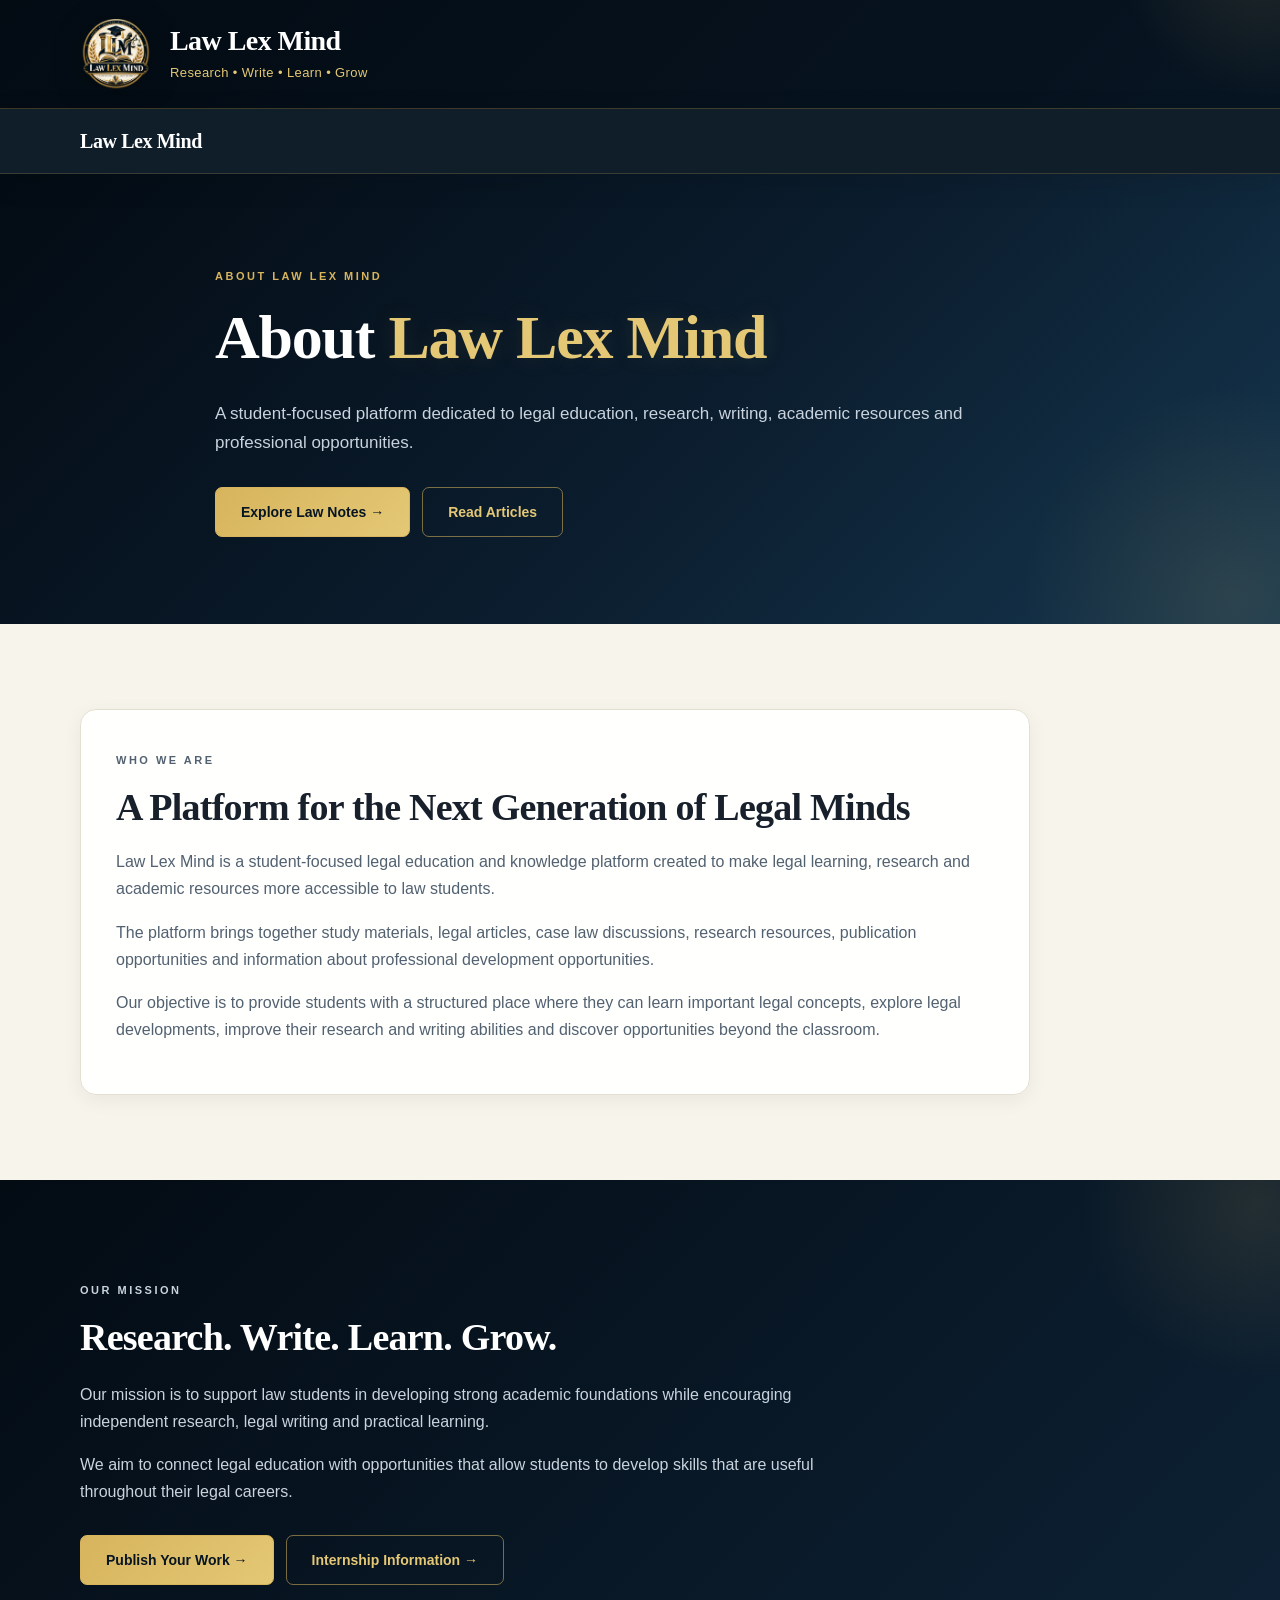
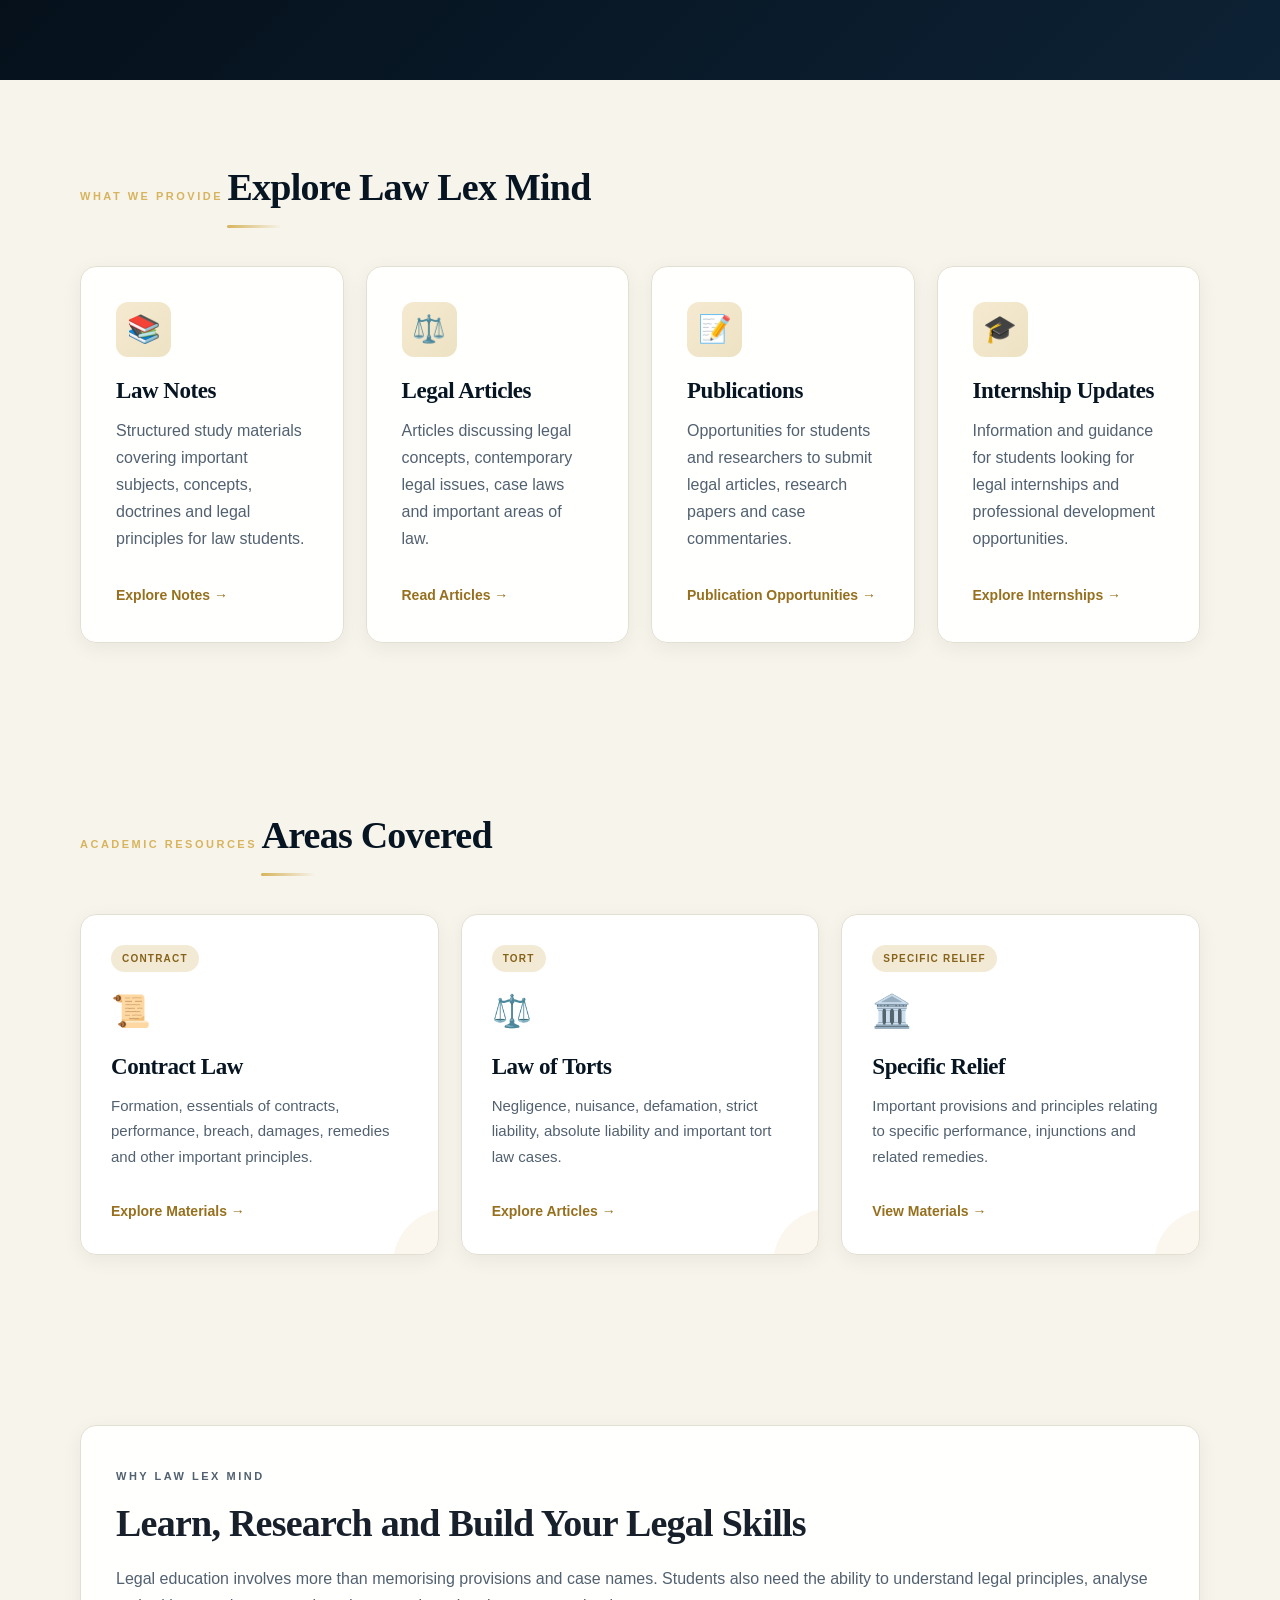
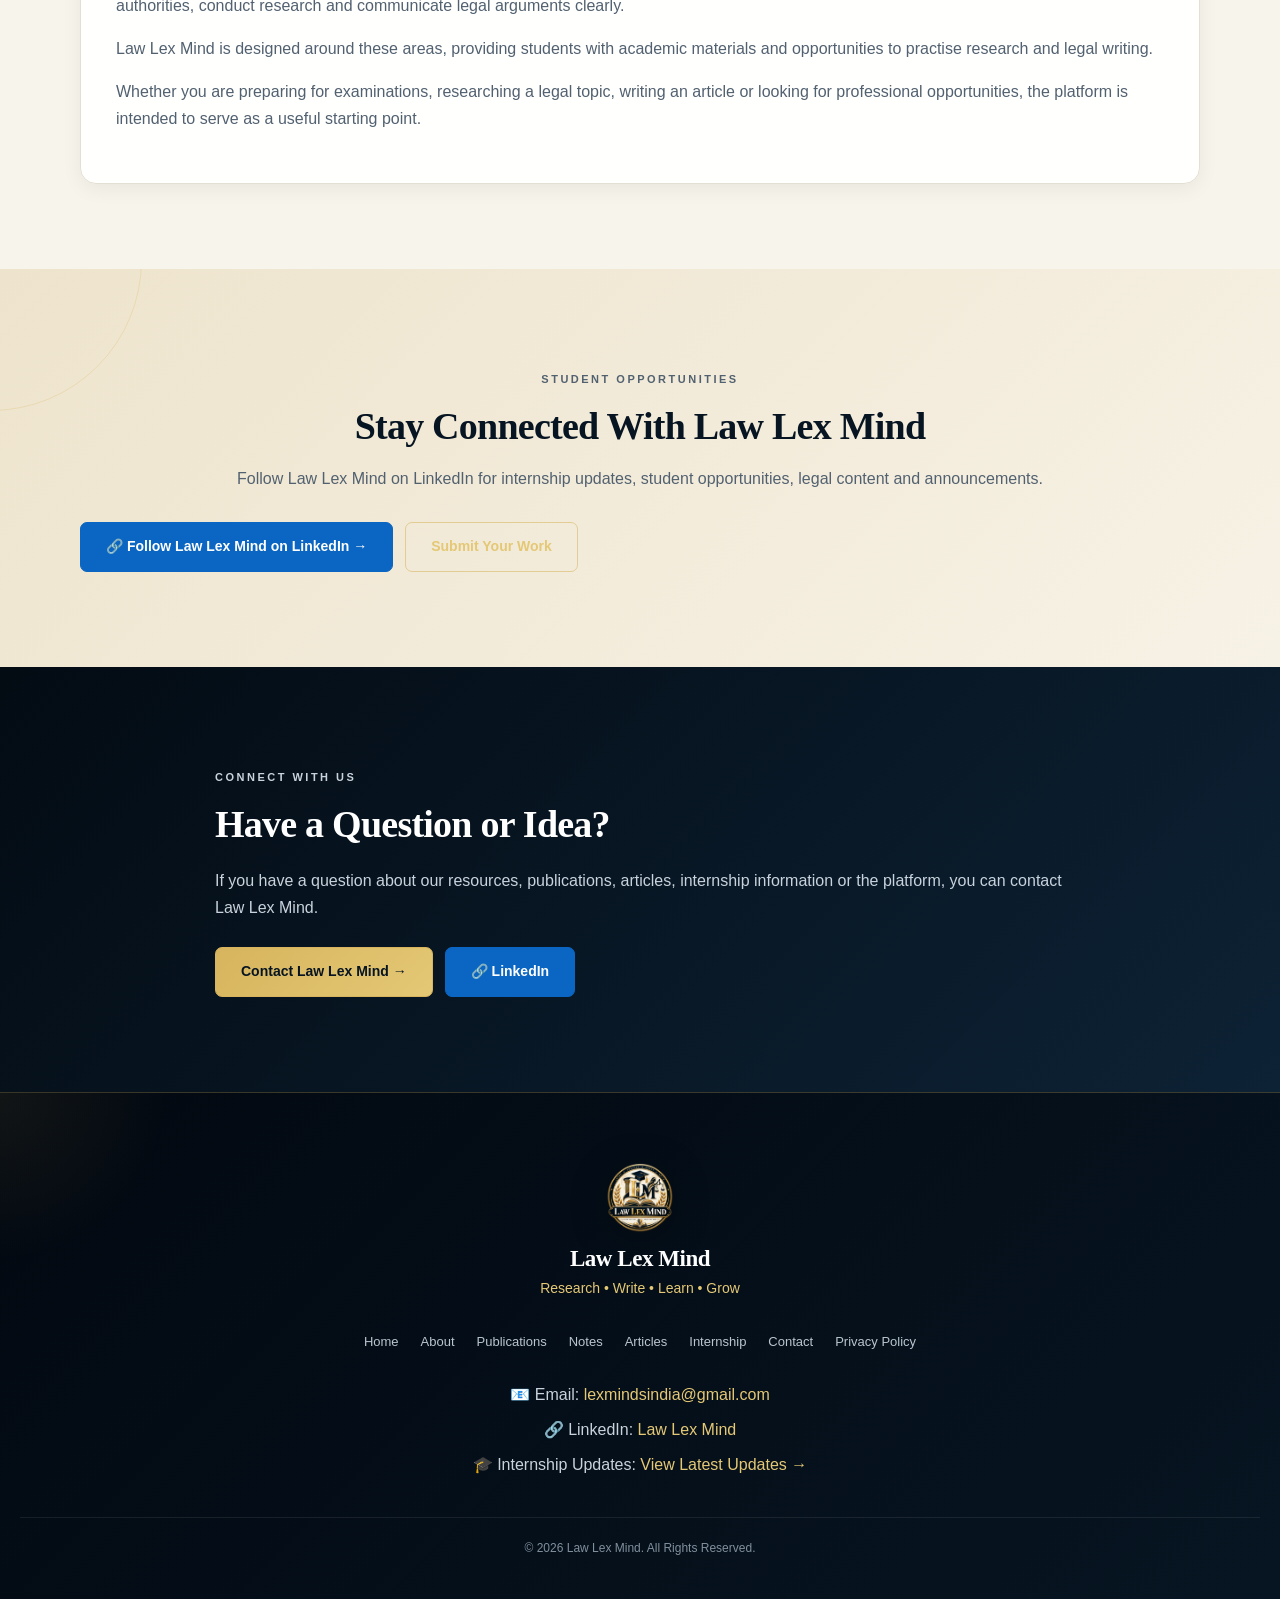
==== commit 6bfe99c7: "Refactor about.html for clarity and structure Updated the title and meta descriptions for clarity an" ====
--- a/about.html
+++ b/about.html
@@ -8,13 +8,13 @@
   <meta name="viewport"
         content="width=device-width, initial-scale=1.0">
 
-  <title>About Law Lex Mind | Legal Education & Research Platform</title>
+  <title>About Us | Law Lex Mind</title>
 
   <meta name="description"
-        content="Learn about Law Lex Mind, a student-focused legal education and research platform providing law notes, legal articles, case law resources, publication opportunities and internship updates.">
+        content="Learn about Law Lex Mind, a student-focused legal education platform providing law notes, legal articles, case law resources, publication opportunities and internship updates.">
 
   <meta name="keywords"
-        content="Law Lex Mind, about Law Lex Mind, legal education, law students, legal research, law notes, legal articles, internships, legal publications">
+        content="Law Lex Mind, about Law Lex Mind, law students, legal education, legal research, law notes, legal articles, internships">
 
   <meta name="author"
         content="Law Lex Mind">
@@ -27,6 +27,7 @@
         href="style.css">
 
 </head>
+
 
 <body>
 
@@ -77,13 +78,15 @@
 
     </div>
 
+
     <div class="nav-links">
 
       <a href="index.html">
         Home
       </a>
 
-      <a href="about.html" class="active">
+      <a href="about.html"
+         class="active">
         About
       </a>
 
@@ -126,73 +129,95 @@
       ABOUT LAW LEX MIND
     </p>
 
+
     <h2>
-      Building a Stronger
-      <span>Legal Learning Community</span>
+      About <span>Law Lex Mind</span>
     </h2>
 
+
     <p class="hero-text">
 
-      Law Lex Mind is a student-focused legal platform
-      created to make legal education, research,
-      writing and professional opportunities more
+      A student-focused platform dedicated to legal
+      education, research, writing, academic resources
+      and professional opportunities.
+
+    </p>
+
+
+    <div class="hero-buttons">
+
+      <a
+        href="notes.html"
+        class="btn">
+
+        Explore Law Notes →
+
+      </a>
+
+
+      <a
+        href="articles.html"
+        class="btn secondary-btn">
+
+        Read Articles
+
+      </a>
+
+    </div>
+
+  </div>
+
+</section>
+
+
+<!-- =====================================================
+     WHO WE ARE
+===================================================== -->
+
+<section class="container">
+
+  <div class="card intro-card">
+
+    <p class="small-heading">
+      WHO WE ARE
+    </p>
+
+
+    <h2>
+      A Platform for the Next Generation of Legal Minds
+    </h2>
+
+
+    <p>
+
+      Law Lex Mind is a student-focused legal education
+      and knowledge platform created to make legal
+      learning, research and academic resources more
       accessible to law students.
 
     </p>
 
-  </div>
-
-</section>
-
-
-<!-- =====================================================
-     WHO WE ARE
-===================================================== -->
-
-<section class="policy-section">
-
-  <div class="policy-container">
-
-    <div class="policy-card">
-
-      <p class="small-heading">
-        WHO WE ARE
-      </p>
-
-      <h2>
-        About Law Lex Mind
-      </h2>
-
-      <p>
-
-        Law Lex Mind is an educational and legal
-        knowledge platform focused on helping law
-        students develop their academic knowledge,
-        research abilities, legal writing skills and
-        awareness of professional opportunities.
-
-      </p>
-
-      <p>
-
-        The platform brings together academic notes,
-        legal articles, case law discussions, research
-        resources, publication opportunities and
-        internship information in one accessible
-        environment.
-
-      </p>
-
-      <p>
-
-        Our objective is to make legal learning easier,
-        more organised and more useful for students
-        pursuing law and individuals interested in
-        understanding legal concepts.
-
-      </p>
-
-    </div>
+
+    <p>
+
+      The platform brings together study materials,
+      legal articles, case law discussions, research
+      resources, publication opportunities and
+      information about professional development
+      opportunities.
+
+    </p>
+
+
+    <p>
+
+      Our objective is to provide students with a
+      structured place where they can learn important
+      legal concepts, explore legal developments,
+      improve their research and writing abilities and
+      discover opportunities beyond the classroom.
+
+    </p>
 
   </div>
 
@@ -212,46 +237,49 @@
       <p class="small-heading">
         OUR MISSION
       </p>
+
 
       <h2>
         Research. Write. Learn. Grow.
       </h2>
 
-      <p>
-
-        Our mission is to create a reliable and
-        student-friendly platform where learners can
-        access useful legal resources, improve their
-        understanding of law and discover opportunities
-        for academic and professional growth.
-
-      </p>
-
-      <p>
-
-        We believe that legal education should not be
-        limited to classroom learning. Students should
-        also have opportunities to research, write,
-        publish, participate in internships and engage
-        with contemporary legal developments.
-
-      </p>
+
+      <p>
+
+        Our mission is to support law students in
+        developing strong academic foundations while
+        encouraging independent research, legal
+        writing and practical learning.
+
+      </p>
+
+
+      <p>
+
+        We aim to connect legal education with
+        opportunities that allow students to develop
+        skills that are useful throughout their legal
+        careers.
+
+      </p>
+
 
       <div class="hero-buttons">
 
         <a
-          href="notes.html"
+          href="publications.html"
           class="btn">
 
-          Explore Law Notes →
+          Publish Your Work →
 
         </a>
 
+
         <a
-          href="articles.html"
+          href="internship.html"
           class="btn secondary-btn">
 
-          Read Legal Articles
+          Internship Information →
 
         </a>
 
@@ -265,7 +293,7 @@
 
 
 <!-- =====================================================
-     WHAT WE OFFER
+     WHAT WE PROVIDE
 ===================================================== -->
 
 <section class="container">
@@ -273,11 +301,12 @@
   <div class="section-heading">
 
     <p class="small-heading">
-      OUR PLATFORM
-    </p>
+      WHAT WE PROVIDE
+    </p>
+
 
     <h2>
-      What Law Lex Mind Offers
+      Explore Law Lex Mind
     </h2>
 
   </div>
@@ -286,7 +315,7 @@
   <div class="feature-grid">
 
 
-    <!-- NOTES -->
+    <!-- LAW NOTES -->
 
     <div class="card feature-card">
 
@@ -294,17 +323,20 @@
         📚
       </div>
 
+
       <h3>
         Law Notes
       </h3>
 
-      <p>
-
-        Structured academic materials covering
-        important legal subjects, concepts,
-        principles and case laws.
-
-      </p>
+
+      <p>
+
+        Structured study materials covering important
+        subjects, concepts, doctrines and legal
+        principles for law students.
+
+      </p>
+
 
       <a
         href="notes.html"
@@ -325,17 +357,20 @@
         ⚖️
       </div>
 
+
       <h3>
         Legal Articles
       </h3>
 
-      <p>
-
-        Articles explaining legal concepts,
-        contemporary legal issues, important
-        judgments and developments in law.
-
-      </p>
+
+      <p>
+
+        Articles discussing legal concepts,
+        contemporary legal issues, case laws and
+        important areas of law.
+
+      </p>
+
 
       <a
         href="articles.html"
@@ -348,7 +383,7 @@
     </div>
 
 
-    <!-- PUBLICATION -->
+    <!-- PUBLICATIONS -->
 
     <div class="card feature-card">
 
@@ -356,31 +391,33 @@
         📝
       </div>
 
+
       <h3>
-        Publication Opportunities
+        Publications
       </h3>
 
-      <p>
-
-        Students and researchers can submit
-        legal articles, research papers and
-        case commentaries for publication
-        consideration.
-
-      </p>
+
+      <p>
+
+        Opportunities for students and researchers
+        to submit legal articles, research papers and
+        case commentaries.
+
+      </p>
+
 
       <a
         href="publications.html"
         class="article-link">
 
-        Submit Your Work →
-
-      </a>
-
-    </div>
-
-
-    <!-- INTERNSHIP -->
+        Publication Opportunities →
+
+      </a>
+
+    </div>
+
+
+    <!-- INTERNSHIPS -->
 
     <div class="card feature-card">
 
@@ -388,23 +425,26 @@
         🎓
       </div>
 
+
       <h3>
-        Internship Opportunities
+        Internship Updates
       </h3>
 
-      <p>
-
-        Find internship updates, application
-        information, guidance and opportunities
-        relevant to law students.
-
-      </p>
+
+      <p>
+
+        Information and guidance for students looking
+        for legal internships and professional
+        development opportunities.
+
+      </p>
+
 
       <a
         href="internship.html"
         class="article-link">
 
-        Internship Updates →
+        Explore Internships →
 
       </a>
 
@@ -416,228 +456,138 @@
 
 
 <!-- =====================================================
-     FOR STUDENTS
+     AREAS OF LAW
 ===================================================== -->
 
 <section class="container">
 
-  <div class="card">
+  <div class="section-heading">
 
     <p class="small-heading">
-      FOR LAW STUDENTS
-    </p>
+      ACADEMIC RESOURCES
+    </p>
+
 
     <h2>
-      A Platform Designed for Your Legal Journey
+      Areas Covered
     </h2>
 
-    <p>
-
-      Law school involves much more than studying
-      textbooks and preparing for examinations.
-      Students need to develop legal research,
-      drafting, communication and analytical skills.
-
-    </p>
-
-    <p>
-
-      Law Lex Mind aims to support students throughout
-      this journey by providing educational resources
-      as well as information about opportunities to
-      research, write, publish and gain practical
-      exposure.
-
-    </p>
-
-    <div class="publication-info">
-
-
-      <div class="publication-info-box">
-
-        <h3>
-          Learn
-        </h3>
-
-        <p>
-
-          Access organised notes and study resources
-          for important areas of law.
-
-        </p>
-
+  </div>
+
+
+  <div class="article-grid">
+
+
+    <div class="article-card">
+
+      <span class="article-category">
+        Contract
+      </span>
+
+
+      <div class="article-icon">
+        📜
       </div>
 
-
-      <div class="publication-info-box">
-
-        <h3>
-          Research
-        </h3>
-
-        <p>
-
-          Explore legal issues, case laws and
-          research-oriented articles.
-
-        </p>
-
-      </div>
-
-
-      <div class="publication-info-box">
-
-        <h3>
-          Write
-        </h3>
-
-        <p>
-
-          Develop legal writing skills by preparing
-          articles, case comments and research papers.
-
-        </p>
-
-      </div>
-
-
-      <div class="publication-info-box">
-
-        <h3>
-          Publish
-        </h3>
-
-        <p>
-
-          Submit suitable legal work for publication
-          consideration through our publication
-          platform.
-
-        </p>
-
-      </div>
-
-
-      <div class="publication-info-box">
-
-        <h3>
-          Intern
-        </h3>
-
-        <p>
-
-          Stay updated about internships and
-          professional opportunities.
-
-        </p>
-
-      </div>
-
-
-      <div class="publication-info-box">
-
-        <h3>
-          Grow
-        </h3>
-
-        <p>
-
-          Build knowledge, experience and skills
-          for your future legal career.
-
-        </p>
-
-      </div>
-
-    </div>
-
-  </div>
-
-</section>
-
-
-<!-- =====================================================
-     ACADEMIC RESOURCES
-===================================================== -->
-
-<section class="policy-section">
-
-  <div class="policy-container">
-
-    <div class="policy-card">
-
-      <p class="small-heading">
-        ACADEMIC RESOURCES
-      </p>
-
-      <h2>
-        Learn Law in a Structured Way
-      </h2>
 
       <h3>
         Contract Law
       </h3>
 
-      <p>
-
-        Study important principles of contract law,
-        including formation of contracts, free consent,
-        consideration, performance, breach of contract,
-        damages and remedies.
-
-      </p>
+
+      <p>
+
+        Formation, essentials of contracts,
+        performance, breach, damages, remedies and
+        other important principles.
+
+      </p>
+
+
+      <a
+        href="notes.html"
+        class="article-link">
+
+        Explore Materials →
+
+      </a>
+
+    </div>
+
+
+    <div class="article-card">
+
+      <span class="article-category">
+        Tort
+      </span>
+
+
+      <div class="article-icon">
+        ⚖️
+      </div>
+
 
       <h3>
         Law of Torts
       </h3>
 
-      <p>
-
-        Explore negligence, nuisance, defamation,
-        strict liability, absolute liability and
-        important judicial decisions.
-
-      </p>
+
+      <p>
+
+        Negligence, nuisance, defamation, strict
+        liability, absolute liability and important
+        tort law cases.
+
+      </p>
+
+
+      <a
+        href="articles.html"
+        class="article-link">
+
+        Explore Articles →
+
+      </a>
+
+    </div>
+
+
+    <div class="article-card">
+
+      <span class="article-category">
+        Specific Relief
+      </span>
+
+
+      <div class="article-icon">
+        🏛️
+      </div>
+
 
       <h3>
-        Constitutional Law
+        Specific Relief
       </h3>
 
-      <p>
-
-        Understand fundamental rights, constitutional
-        principles, judicial review, constitutional
-        institutions and important judgments.
-
-      </p>
-
-      <h3>
-        Other Legal Subjects
-      </h3>
-
-      <p>
-
-        The platform can also provide resources
-        relating to subjects such as criminal law,
-        family law, property law, jurisprudence,
-        legal history, sociology, political science
-        and other areas relevant to law students.
-
-      </p>
-
-      <div class="hero-buttons">
-
-        <a
-          href="notes.html"
-          class="btn">
-
-          Browse Study Materials →
-
-        </a>
-
-      </div>
-
-    </div>
+
+      <p>
+
+        Important provisions and principles relating
+        to specific performance, injunctions and
+        related remedies.
+
+      </p>
+
+
+      <a
+        href="notes.html"
+        class="article-link">
+
+        View Materials →
+
+      </a>
+
+    </div>
+
 
   </div>
 
@@ -645,7 +595,62 @@
 
 
 <!-- =====================================================
-     PUBLICATION OPPORTUNITY
+     WHY LAW LEX MIND
+===================================================== -->
+
+<section class="container">
+
+  <div class="card">
+
+
+    <p class="small-heading">
+      WHY LAW LEX MIND
+    </p>
+
+
+    <h2>
+      Learn, Research and Build Your Legal Skills
+    </h2>
+
+
+    <p>
+
+      Legal education involves more than memorising
+      provisions and case names. Students also need
+      the ability to understand legal principles,
+      analyse authorities, conduct research and
+      communicate legal arguments clearly.
+
+    </p>
+
+
+    <p>
+
+      Law Lex Mind is designed around these areas,
+      providing students with academic materials and
+      opportunities to practise research and legal
+      writing.
+
+    </p>
+
+
+    <p>
+
+      Whether you are preparing for examinations,
+      researching a legal topic, writing an article or
+      looking for professional opportunities, the
+      platform is intended to serve as a useful
+      starting point.
+
+    </p>
+
+  </div>
+
+</section>
+
+
+<!-- =====================================================
+     STUDENT OPPORTUNITIES
 ===================================================== -->
 
 <section class="cta-section">
@@ -653,29 +658,99 @@
   <div class="container">
 
     <p class="small-heading">
-      PUBLICATION OPPORTUNITY
-    </p>
+      STUDENT OPPORTUNITIES
+    </p>
+
 
     <h2>
-      Have Something Legal to Write About?
+      Stay Connected With Law Lex Mind
     </h2>
 
-    <p>
-
-      Law students, researchers and legal enthusiasts
-      can submit original legal articles, research
-      papers and case commentaries for publication
-      consideration.
-
-    </p>
+
+    <p>
+
+      Follow Law Lex Mind on LinkedIn for internship
+      updates, student opportunities, legal content
+      and announcements.
+
+    </p>
+
 
     <div class="hero-buttons">
 
+
+      <a
+        href="https://www.linkedin.com/company/legal-school-notes/"
+        target="_blank"
+        rel="noopener noreferrer"
+        class="btn linkedin-btn">
+
+        🔗 Follow Law Lex Mind on LinkedIn →
+
+      </a>
+
+
       <a
         href="publications.html"
+        class="btn secondary-btn">
+
+        Submit Your Work
+
+      </a>
+
+    </div>
+
+  </div>
+
+</section>
+
+
+<!-- =====================================================
+     CONTACT CTA
+===================================================== -->
+
+<section class="policy-contact">
+
+  <div class="contact-content">
+
+    <p class="small-heading">
+      CONNECT WITH US
+    </p>
+
+
+    <h2>
+      Have a Question or Idea?
+    </h2>
+
+
+    <p>
+
+      If you have a question about our resources,
+      publications, articles, internship information
+      or the platform, you can contact Law Lex Mind.
+
+    </p>
+
+
+    <div class="hero-buttons">
+
+
+      <a
+        href="contact.html"
         class="btn">
 
-        Submit Your Article →
+        Contact Law Lex Mind →
+
+      </a>
+
+
+      <a
+        href="https://www.linkedin.com/company/legal-school-notes/"
+        target="_blank"
+        rel="noopener noreferrer"
+        class="btn linkedin-btn">
+
+        🔗 LinkedIn
 
       </a>
 
@@ -687,51 +762,11 @@
 
 
 <!-- =====================================================
-     INTERNSHIP UPDATE
-===================================================== -->
-
-<section class="policy-contact">
-
-  <div class="contact-content">
-
-    <p class="small-heading">
-      INTERNSHIP & OPPORTUNITIES
-    </p>
-
-    <h2>
-      Looking for Practical Experience?
-    </h2>
-
-    <p>
-
-      Explore the internship section for updates,
-      opportunities and useful information for law
-      students seeking practical exposure.
-
-    </p>
-
-    <div class="hero-buttons">
-
-      <a
-        href="internship.html"
-        class="btn">
-
-        View Internship Updates →
-
-      </a>
-
-    </div>
-
-  </div>
-
-</section>
-
-
-<!-- =====================================================
      FOOTER
 ===================================================== -->
 
 <footer class="site-footer">
+
 
   <div class="footer-logo">
 
@@ -740,10 +775,12 @@
       alt="Law Lex Mind Logo"
       class="footer-logo-img">
 
+
     <h3>
       Law Lex Mind
     </h3>
 
+
     <p>
       Research • Write • Learn • Grow
     </p>
@@ -757,30 +794,37 @@
       Home
     </a>
 
+
     <a href="about.html">
       About
     </a>
 
+
     <a href="publications.html">
       Publications
     </a>
 
+
     <a href="notes.html">
       Notes
     </a>
 
+
     <a href="articles.html">
       Articles
     </a>
 
+
     <a href="internship.html">
       Internship
     </a>
 
+
     <a href="contact.html">
       Contact
     </a>
 
+
     <a href="policy.html">
       Privacy Policy
     </a>
@@ -790,15 +834,19 @@
 
   <div class="footer-contact">
 
+
     <p>
 
       📧 Email:
 
       <a href="mailto:lexmindsindia@gmail.com">
+
         lexmindsindia@gmail.com
-      </a>
-
-    </p>
+
+      </a>
+
+    </p>
+
 
     <p>
 
@@ -815,6 +863,22 @@
 
     </p>
 
+
+    <p>
+
+      🎓 Internship Updates:
+
+      <a
+        href="https://www.linkedin.com/company/legal-school-notes/"
+        target="_blank"
+        rel="noopener noreferrer">
+
+        View Latest Updates →
+
+      </a>
+
+    </p>
+
   </div>
 
 
@@ -825,6 +889,7 @@
 
   </p>
 
+
 </footer>
 
 
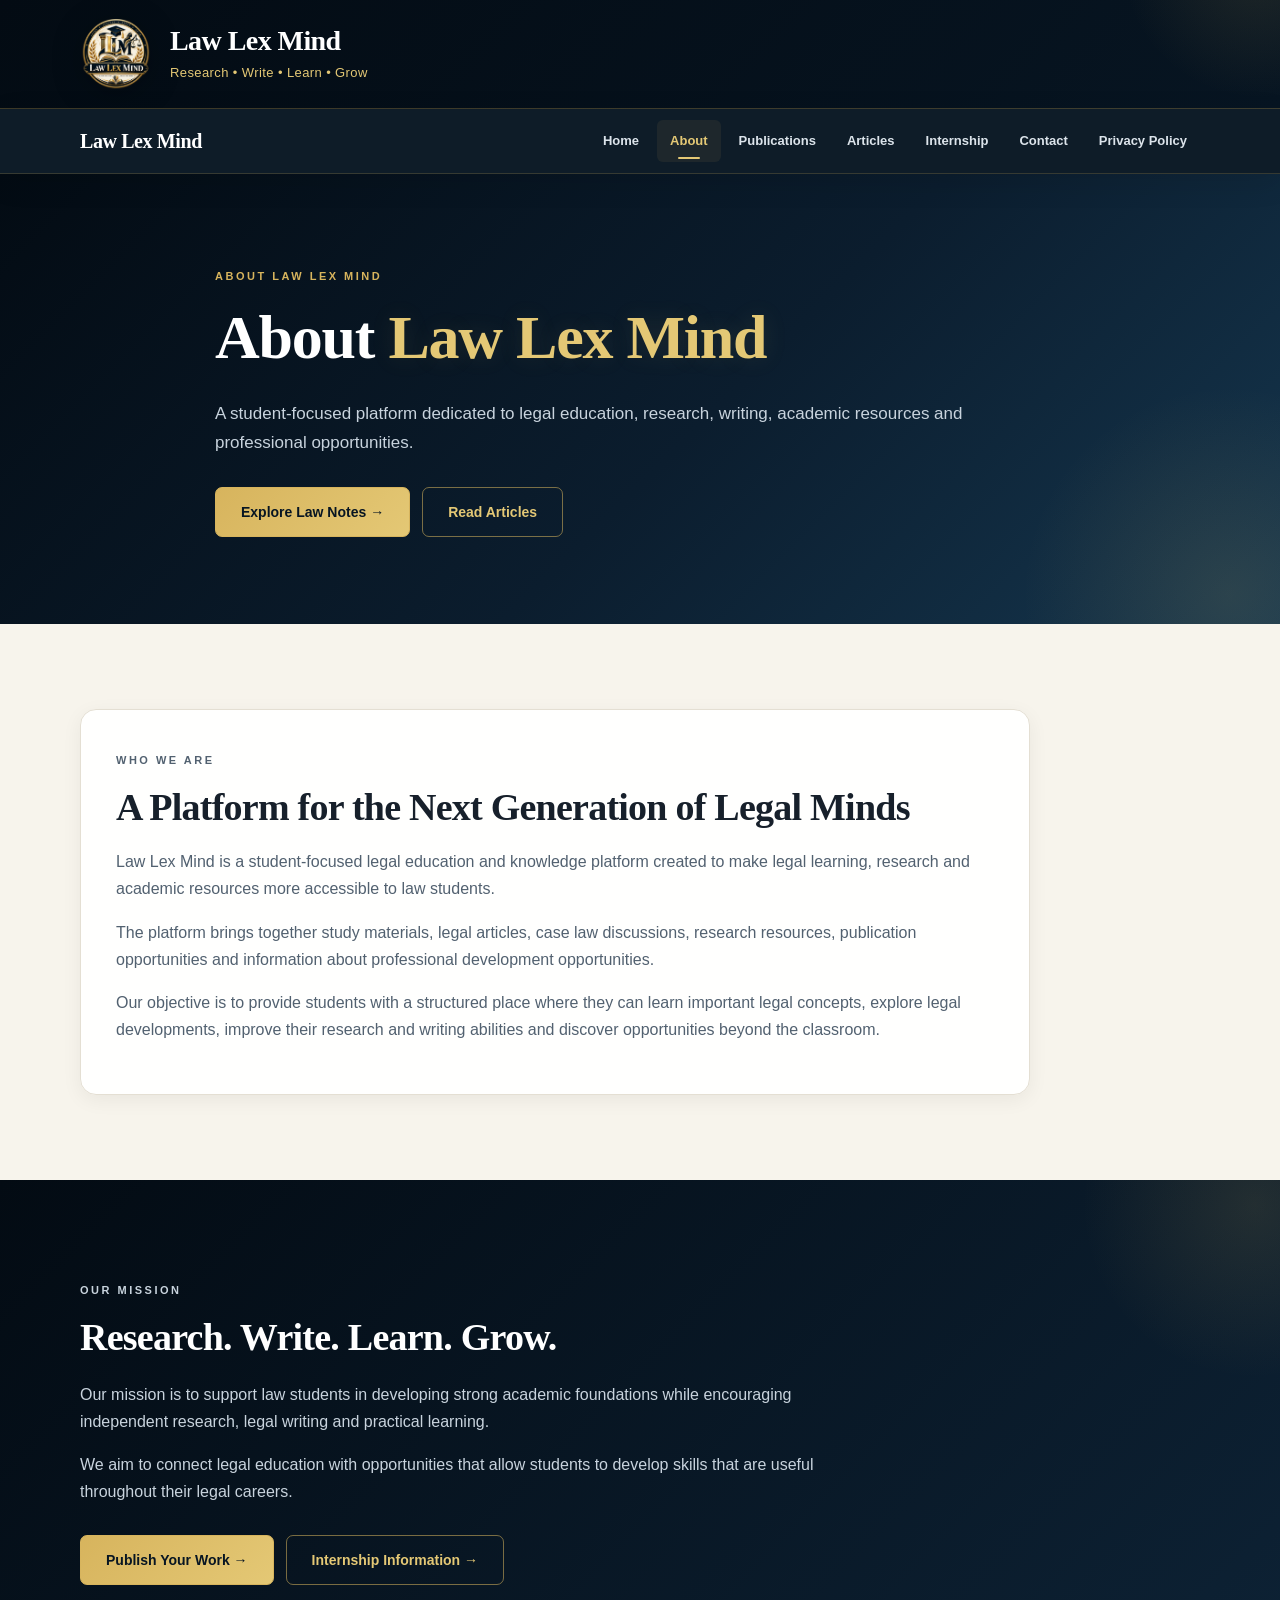
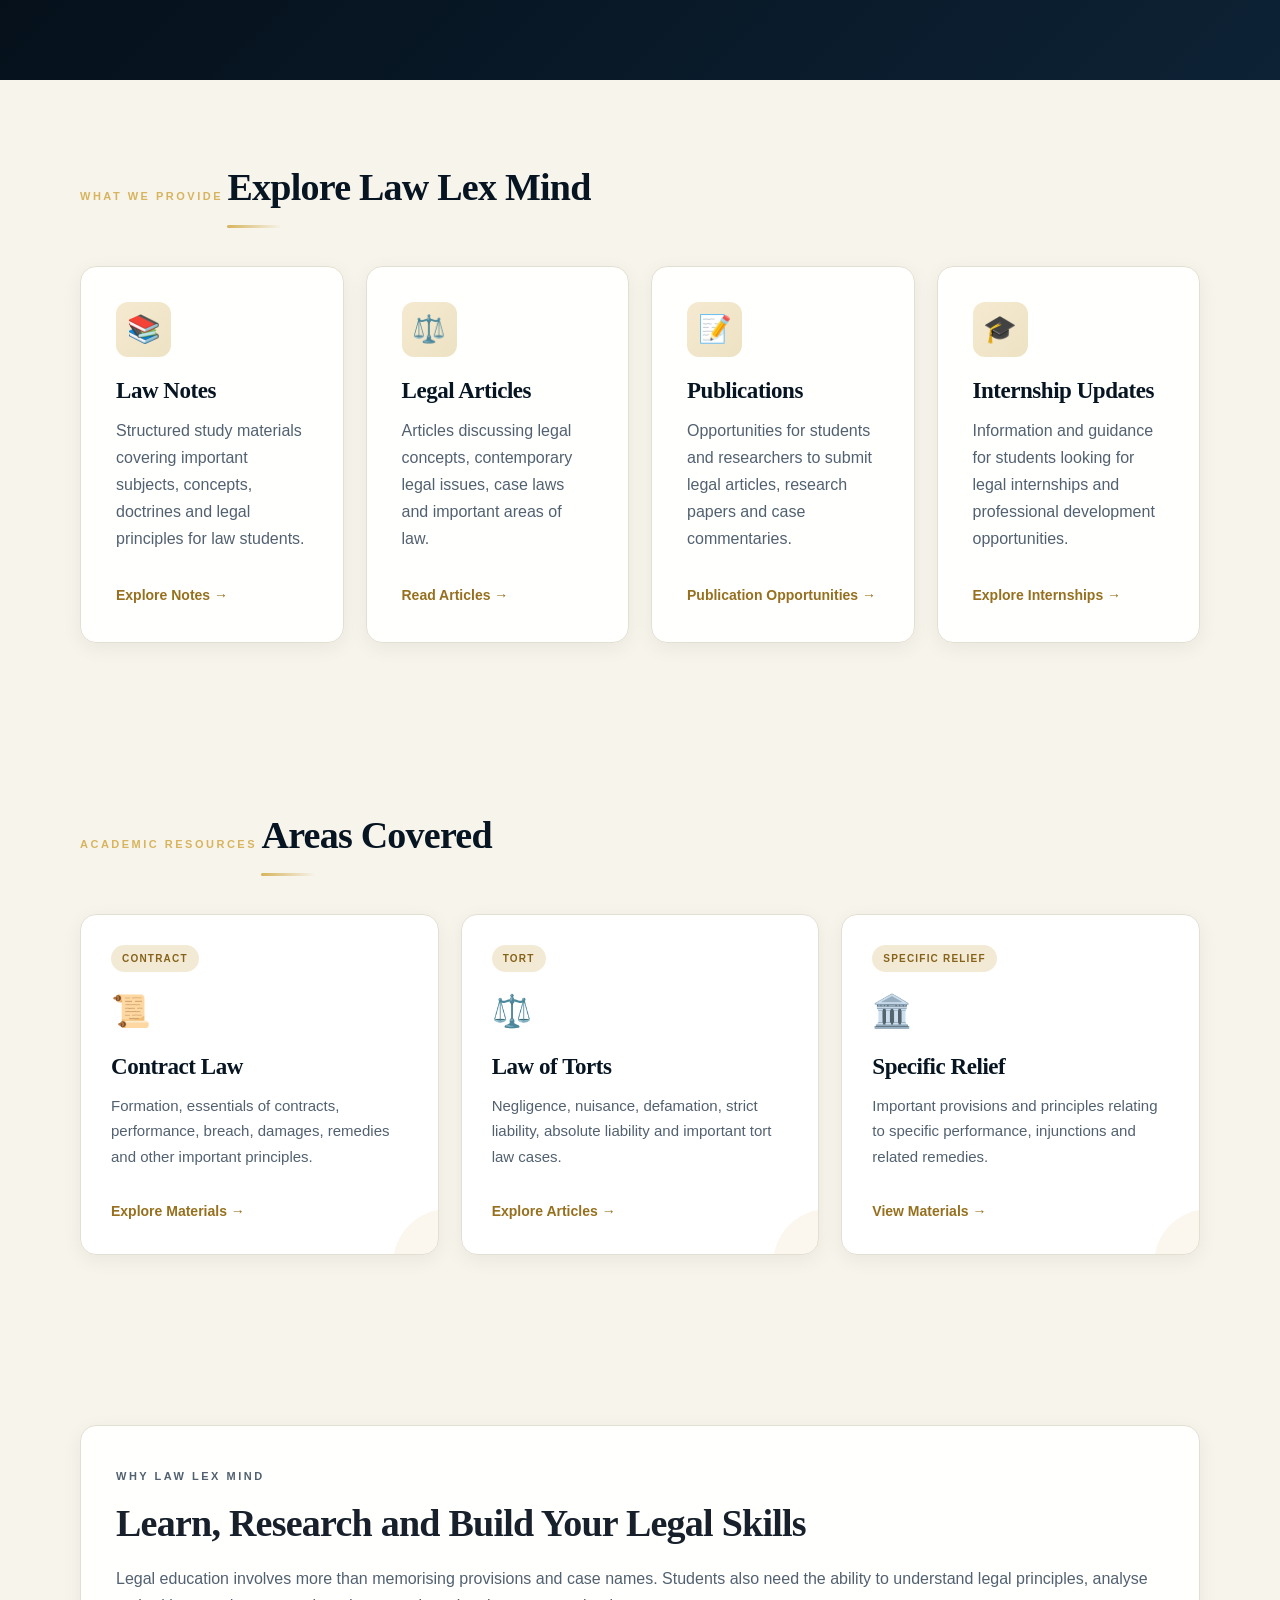
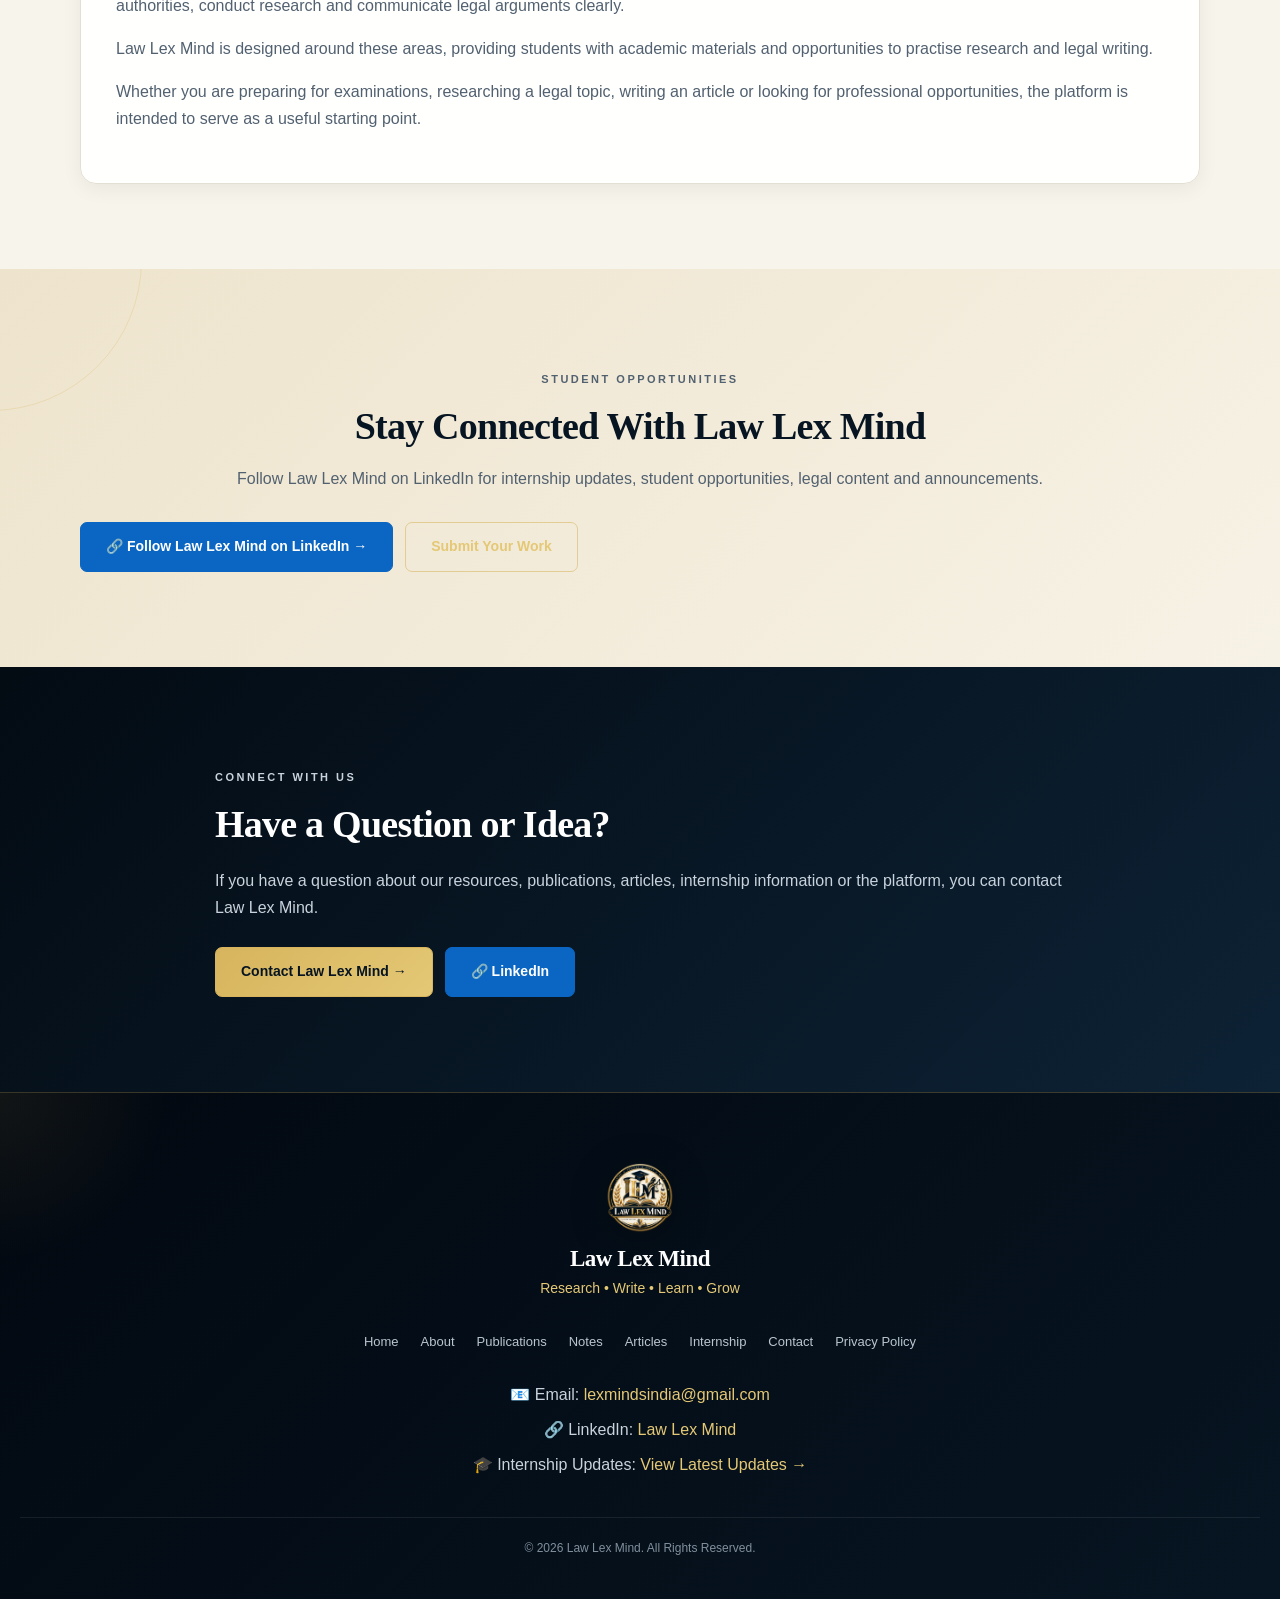
==== commit 3b249940: "Refactor navigation links for cleaner HTML" ====
--- a/about.html
+++ b/about.html
@@ -71,51 +71,30 @@
   <div class="nav-inner">
 
     <div class="nav-brand">
-
-      <a href="index.html">
-        Law Lex Mind
-      </a>
-
-    </div>
-
+      <a href="index.html">Law Lex Mind</a>
+    </div>
 
     <div class="nav-links">
 
-      <a href="index.html">
-        Home
-      </a>
-
-      <a href="about.html"
-         class="active">
-        About
-      </a>
-
-      <a href="publications.html">
-        Publications
-      </a>
-
-      <a href="notes.html">
-        Notes
-      </a>
-
-      <a href="articles.html">
-        Articles
-      </a>
-
-      <a href="internship.html">
-        Internship
-      </a>
-
-      <a href="contact.html">
-        Contact
-      </a>
+      <a href="index.html">Home</a>
+
+      <a href="about.html" class="active">About</a>
+
+      <a href="publications.html">Publications</a>
+
+      <a href="articles.html">Articles</a>
+
+      <a href="internship.html">Internship</a>
+
+      <a href="contact.html">Contact</a>
+
+      <a href="policy.html">Privacy Policy</a>
 
     </div>
 
   </div>
 
 </nav>
-
 
 <!-- =====================================================
      ABOUT HERO
--- a/style.css
+++ b/style.css
@@ -1,14 +1,20 @@
 /* =========================================================
-   LEXMINDS INDIA
-   PREMIUM MASTER STYLE.CSS
-   REFACTORED VERSION 6.0
-
-   IMPORTANT:
-   - Single navigation system
-   - Mobile three-dot navigation
-   - No conflicting old mobile navigation
-   - Responsive
-   - Premium navy + gold theme
+   LAW LEX MIND
+   MASTER STYLE.CSS
+   VERSION 7.0
+
+   WEBSITE PAGES:
+   - index.html
+   - about.html
+   - publications.html
+   - articles.html
+   - internship.html
+   - contact.html
+   - policy.html
+
+   REMOVED:
+   - notes.html
+   - three-dot navigation
 ========================================================= */
 
 
@@ -72,6 +78,7 @@
 }
 
 body {
+
   margin: 0;
 
   font-family:
@@ -88,6 +95,7 @@
   overflow-x: hidden;
 
   -webkit-font-smoothing: antialiased;
+
   text-rendering: optimizeLegibility;
 }
 
@@ -120,7 +128,12 @@
 
 .container,
 .policy-container {
-  width: min(1120px, calc(100% - 40px));
+
+  width:
+    min(
+      1120px,
+      calc(100% - 40px)
+    );
 
   margin-left: auto;
   margin-right: auto;
@@ -137,6 +150,7 @@
 h4,
 h5,
 h6 {
+
   margin-top: 0;
 
   font-family:
@@ -164,6 +178,7 @@
 
 .small-heading,
 .hero-tag {
+
   display: inline-block;
 
   color: var(--gold-500);
@@ -185,8 +200,12 @@
 ========================================================= */
 
 ::selection {
-  background: var(--gold-500);
-  color: var(--navy-950);
+
+  background:
+    var(--gold-500);
+
+  color:
+    var(--navy-950);
 }
 
 
@@ -194,8 +213,8 @@
    6. HEADER
 ========================================================= */
 
-.site-header,
-header {
+.site-header {
+
   width: 100%;
 
   position: relative;
@@ -207,7 +226,8 @@
       var(--navy-900)
     );
 
-  color: var(--white);
+  color:
+    var(--white);
 
   border-bottom:
     1px solid
@@ -216,8 +236,8 @@
   overflow: hidden;
 }
 
-.site-header::after,
-header::after {
+.site-header::after {
+
   content: "";
 
   position: absolute;
@@ -240,15 +260,19 @@
   pointer-events: none;
 }
 
-.site-header {
-  padding: 18px 0;
-}
-
 .logo-area {
-  width: min(1120px, calc(100% - 40px));
+
+  width:
+    min(
+      1120px,
+      calc(100% - 40px)
+    );
 
   margin: 0 auto;
 
+  padding:
+    18px 0;
+
   display: flex;
 
   align-items: center;
@@ -266,10 +290,12 @@
 ========================================================= */
 
 .site-logo {
+
   width: 72px;
   height: 72px;
 
   object-fit: contain;
+
   object-position: center;
 
   flex-shrink: 0;
@@ -286,7 +312,9 @@
 }
 
 .site-logo:hover {
-  transform: scale(1.05);
+
+  transform:
+    scale(1.05);
 
   filter:
     drop-shadow(
@@ -297,10 +325,11 @@
 
 
 /* =========================================================
-   8. BRAND
+   8. BRAND TEXT
 ========================================================= */
 
 .brand-text h1 {
+
   margin: 0;
 
   font-family:
@@ -312,20 +341,26 @@
 
   line-height: 1.2;
 
-  color: var(--white);
-
-  letter-spacing: -0.02em;
+  color:
+    var(--white);
+
+  letter-spacing:
+    -0.02em;
 }
 
 .brand-text p {
+
   margin-top: 5px;
+
   margin-bottom: 0;
 
   font-size: 13px;
 
-  color: var(--gold-400);
-
-  letter-spacing: 0.4px;
+  color:
+    var(--gold-400);
+
+  letter-spacing:
+    0.4px;
 }
 
 
@@ -334,6 +369,7 @@
 ========================================================= */
 
 .main-navigation {
+
   width: 100%;
 
   position: sticky;
@@ -343,20 +379,39 @@
   z-index: 5000;
 
   background:
-    rgba(7, 21, 34, 0.96);
-
-  color: var(--white);
+    rgba(
+      7,
+      21,
+      34,
+      0.97
+    );
+
+  color:
+    var(--white);
 
   border-bottom:
     1px solid
-    rgba(215, 180, 93, 0.20);
+    rgba(
+      215,
+      180,
+      93,
+      0.20
+    );
 
   box-shadow:
     0 8px 30px
-    rgba(0, 0, 0, 0.10);
-
-  backdrop-filter: blur(16px);
-  -webkit-backdrop-filter: blur(16px);
+    rgba(
+      0,
+      0,
+      0,
+      0.10
+    );
+
+  backdrop-filter:
+    blur(16px);
+
+  -webkit-backdrop-filter:
+    blur(16px);
 }
 
 
@@ -365,7 +420,12 @@
 ========================================================= */
 
 .nav-inner {
-  width: min(1120px, calc(100% - 40px));
+
+  width:
+    min(
+      1120px,
+      calc(100% - 40px)
+    );
 
   min-height: 64px;
 
@@ -377,6 +437,8 @@
 
   justify-content: space-between;
 
+  gap: 25px;
+
   position: relative;
 }
 
@@ -386,17 +448,22 @@
 ========================================================= */
 
 .nav-brand {
+
+  flex-shrink: 0;
+
   position: relative;
 
-  z-index: 5002;
+  z-index: 2;
 }
 
 .nav-brand a {
+
   display: inline-flex;
 
   align-items: center;
 
-  color: var(--white);
+  color:
+    var(--white);
 
   font-family:
     Georgia,
@@ -407,7 +474,8 @@
 
   font-weight: 700;
 
-  letter-spacing: -0.02em;
+  letter-spacing:
+    -0.02em;
 
   transition:
     color var(--transition),
@@ -415,7 +483,9 @@
 }
 
 .nav-brand a:hover {
-  color: var(--gold-400);
+
+  color:
+    var(--gold-400);
 
   transform:
     translateY(-1px);
@@ -423,276 +493,138 @@
 
 
 /* =========================================================
-   12. THREE DOT BUTTON
-========================================================= */
-
-.dots-menu-btn {
-  width: 46px;
-  height: 46px;
+   12. NORMAL NAVIGATION LINKS
+========================================================= */
+
+.nav-links {
 
   display: flex;
 
-  flex-direction: column;
-
   align-items: center;
 
+  justify-content: flex-end;
+
+  gap: 5px;
+
+  margin-left: auto;
+}
+
+.nav-links a {
+
+  position: relative;
+
+  display: inline-flex;
+
+  align-items: center;
+
   justify-content: center;
 
-  gap: 4px;
-
-  padding: 0;
-
-  border:
-    1px solid
-    rgba(215, 180, 93, 0.38);
-
-  border-radius: 8px;
-
-  background:
-    rgba(215, 180, 93, 0.05);
-
-  color: var(--gold-400);
-
-  cursor: pointer;
-
-  position: relative;
-
-  z-index: 6000;
-
-  -webkit-tap-highlight-color: transparent;
-
-  transition:
-    background var(--transition),
-    border-color var(--transition),
-    transform var(--transition),
-    box-shadow var(--transition);
-}
-
-.dots-menu-btn span {
-  display: block;
-
-  width: 5px;
-  height: 5px;
-
-  border-radius: 50%;
-
-  background:
-    var(--gold-400);
-
-  transition:
-    transform 0.25s ease,
-    background 0.25s ease;
-}
-
-.dots-menu-btn:hover {
-  background:
-    rgba(215, 180, 93, 0.12);
-
-  border-color:
-    rgba(215, 180, 93, 0.75);
-
-  transform:
-    translateY(-2px);
-
-  box-shadow:
-    0 8px 20px
-    rgba(215, 180, 93, 0.12);
-}
-
-.dots-menu-btn.active {
-  background:
-    var(--gold-500);
-
-  border-color:
-    var(--gold-500);
-
-  box-shadow:
-    0 8px 25px
-    rgba(215, 180, 93, 0.20);
-}
-
-.dots-menu-btn.active span {
-  background:
-    var(--navy-900);
-}
-
-
-/* =========================================================
-   13. DROPDOWN MENU
-========================================================= */
-
-.dots-menu {
-  position: absolute;
-
-  top: calc(100% + 10px);
-
-  right: 0;
-
-  width: 250px;
-
-  padding: 8px;
-
-  background:
-    rgba(7, 21, 34, 0.99);
-
-  border:
-    1px solid
-    rgba(215, 180, 93, 0.28);
-
-  border-radius:
-    var(--radius-md);
-
-  box-shadow:
-    0 20px 45px
-    rgba(0, 0, 0, 0.28);
-
-  backdrop-filter:
-    blur(18px);
-
-  -webkit-backdrop-filter:
-    blur(18px);
-
-  opacity: 0;
-
-  visibility: hidden;
-
-  transform:
-    translateY(-10px)
-    scale(0.97);
-
-  transform-origin:
-    top right;
-
-  transition:
-    opacity 0.25s ease,
-    visibility 0.25s ease,
-    transform 0.25s ease;
-
-  pointer-events: none;
-
-  z-index: 7000;
-}
-
-
-/* OPEN MENU */
-
-.dots-menu.active {
-  opacity: 1;
-
-  visibility: visible;
-
-  transform:
-    translateY(0)
-    scale(1);
-
-  pointer-events: auto;
-}
-
-
-/* =========================================================
-   14. DROPDOWN LINKS
-========================================================= */
-
-.dots-menu a {
-  position: relative;
-
-  display: flex;
-
-  align-items: center;
-
-  width: 100%;
-
-  min-height: 45px;
+  min-height: 42px;
 
   padding:
-    11px 15px;
+    8px 13px;
+
+  border-radius: 6px;
 
   color:
     #dce4eb;
 
-  font-size: 13.5px;
+  font-size: 13px;
 
   font-weight: 700;
 
-  letter-spacing: 0.15px;
-
-  border-radius: 6px;
+  white-space: nowrap;
 
   transition:
     color var(--transition),
     background var(--transition),
-    padding-left var(--transition);
-}
-
-.dots-menu a::before {
+    transform var(--transition);
+}
+
+.nav-links a::after {
+
   content: "";
 
+  position: absolute;
+
+  left: 50%;
+
+  bottom: 3px;
+
   width: 0;
 
-  height: 5px;
-
-  margin-right: 0;
+  height: 2px;
 
   border-radius: 20px;
 
   background:
     var(--gold-400);
 
-  opacity: 0;
+  transform:
+    translateX(-50%);
 
   transition:
-    width 0.25s ease,
-    margin-right 0.25s ease,
-    opacity 0.25s ease;
-}
-
-.dots-menu a:hover {
+    width 0.25s ease;
+}
+
+.nav-links a:hover {
+
   color:
     var(--gold-400);
 
   background:
-    rgba(215, 180, 93, 0.08);
-
-  padding-left: 18px;
-}
-
-.dots-menu a:hover::before {
-  width: 5px;
-
-  margin-right: 9px;
-
-  opacity: 1;
-}
-
-.dots-menu a.active {
+    rgba(
+      215,
+      180,
+      93,
+      0.07
+    );
+}
+
+.nav-links a:hover::after {
+
+  width: 22px;
+}
+
+.nav-links a.active {
+
   color:
     var(--gold-400);
 
   background:
-    rgba(215, 180, 93, 0.08);
-}
-
-
-/* =========================================================
-   15. REMOVE OLD NAVIGATION SYSTEM
-========================================================= */
-
-.nav-links,
+    rgba(
+      215,
+      180,
+      93,
+      0.08
+    );
+}
+
+.nav-links a.active::after {
+
+  width: 22px;
+}
+
+
+/* =========================================================
+   13. REMOVE OLD THREE-DOT SYSTEM
+========================================================= */
+
+.dots-menu,
+.dots-menu-btn,
 .menu-toggle {
+
   display: none !important;
 }
 
-.main-navigation > a {
-  display: none !important;
-}
-
-
-/* =========================================================
-   16. LOADER
+
+/* =========================================================
+   14. LOADER
 ========================================================= */
 
 #website-loader,
 .page-loader {
+
   position: fixed;
 
   inset: 0;
@@ -717,23 +649,29 @@
   opacity: 1;
 
   visibility: visible;
+
+  pointer-events: none;
 
   animation:
     automaticLoaderHide
     2.5s
     ease
     forwards;
-
-  pointer-events: none;
 }
 
 .loader-content,
 .page-loader-box {
-  width: min(90%, 500px);
+
+  width:
+    min(
+      90%,
+      500px
+    );
 
   text-align: center;
 
-  color: var(--white);
+  color:
+    var(--white);
 
   animation:
     loaderAppear
@@ -744,17 +682,24 @@
 
 .loader-logo,
 .page-loader-logo {
+
   width: 90px;
   height: 90px;
 
   object-fit: contain;
 
-  margin: 0 auto 18px;
+  margin:
+    0 auto 18px;
 
   filter:
     drop-shadow(
       0 8px 25px
-      rgba(215, 180, 93, 0.20)
+      rgba(
+        215,
+        180,
+        93,
+        0.20
+      )
     );
 
   animation:
@@ -766,6 +711,7 @@
 
 .loader-content h1,
 .page-loader-name {
+
   font-family:
     Georgia,
     "Times New Roman",
@@ -773,27 +719,37 @@
 
   font-size: 28px;
 
-  color: var(--white);
+  color:
+    var(--white);
 
   margin-bottom: 6px;
 }
 
 .loader-content p,
 .page-loader-tagline {
-  color: var(--gold-400);
+
+  color:
+    var(--gold-400);
 
   font-size: 14px;
 }
 
 .loader-line,
 .page-loader-bar {
+
   width: 220px;
   height: 3px;
 
-  margin: 25px auto 12px;
-
-  background:
-    rgba(255, 255, 255, 0.12);
+  margin:
+    25px auto 12px;
+
+  background:
+    rgba(
+      255,
+      255,
+      255,
+      0.12
+    );
 
   border-radius: 20px;
 
@@ -802,9 +758,11 @@
 
 .loader-progress,
 .page-loader-bar span {
+
   display: block;
 
   width: 0;
+
   height: 100%;
 
   background:
@@ -823,12 +781,15 @@
 
 .loader-text,
 .page-loader-loading {
+
   font-size: 12px;
 
-  color: #b8c5d1;
+  color:
+    #b8c5d1;
 }
 
 .page-loader-loading {
+
   animation:
     loadingText
     1s
@@ -838,7 +799,7 @@
 
 
 /* =========================================================
-   17. LOADER ANIMATIONS
+   15. LOADER ANIMATIONS
 ========================================================= */
 
 @keyframes loading {
@@ -856,6 +817,7 @@
 @keyframes loaderAppear {
 
   from {
+
     opacity: 0;
 
     transform:
@@ -863,6 +825,7 @@
   }
 
   to {
+
     opacity: 1;
 
     transform:
@@ -874,12 +837,14 @@
 @keyframes loaderLogo {
 
   from {
+
     transform:
       scale(0.96)
       rotate(-1deg);
   }
 
   to {
+
     transform:
       scale(1.04)
       rotate(1deg);
@@ -902,23 +867,32 @@
 @keyframes automaticLoaderHide {
 
   0% {
+
     opacity: 1;
+
     visibility: visible;
   }
 
   70% {
+
     opacity: 1;
+
     visibility: visible;
   }
 
   90% {
+
     opacity: 0;
+
     visibility: hidden;
   }
 
   100% {
+
     opacity: 0;
+
     visibility: hidden;
+
     pointer-events: none;
   }
 
@@ -926,10 +900,11 @@
 
 
 /* =========================================================
-   18. HERO
+   16. HERO
 ========================================================= */
 
 .hero {
+
   position: relative;
 
   min-height: 650px;
@@ -948,10 +923,12 @@
       #102c43 100%
     );
 
-  color: var(--white);
+  color:
+    var(--white);
 }
 
 .hero::before {
+
   content: "";
 
   position: absolute;
@@ -967,7 +944,12 @@
   background:
     radial-gradient(
       circle,
-      rgba(215, 180, 93, 0.13),
+      rgba(
+        215,
+        180,
+        93,
+        0.13
+      ),
       transparent 68%
     );
 
@@ -981,6 +963,7 @@
 }
 
 .hero::after {
+
   content: "";
 
   position: absolute;
@@ -991,16 +974,27 @@
 
   background-image:
     linear-gradient(
-      rgba(255,255,255,0.5) 1px,
+      rgba(
+        255,
+        255,
+        255,
+        0.5
+      ) 1px,
       transparent 1px
     ),
     linear-gradient(
       90deg,
-      rgba(255,255,255,0.5) 1px,
+      rgba(
+        255,
+        255,
+        255,
+        0.5
+      ) 1px,
       transparent 1px
     );
 
-  background-size: 45px 45px;
+  background-size:
+    45px 45px;
 
   pointer-events: none;
 }
@@ -1008,17 +1002,24 @@
 @keyframes heroGlow {
 
   from {
-    transform: scale(0.95);
+    transform:
+      scale(0.95);
   }
 
   to {
-    transform: scale(1.08);
+    transform:
+      scale(1.08);
   }
 
 }
 
 .hero-content {
-  width: min(1120px, calc(100% - 40px));
+
+  width:
+    min(
+      1120px,
+      calc(100% - 40px)
+    );
 
   margin: 0 auto;
 
@@ -1038,6 +1039,7 @@
 @keyframes heroContentIn {
 
   from {
+
     opacity: 0;
 
     transform:
@@ -1045,6 +1047,7 @@
   }
 
   to {
+
     opacity: 1;
 
     transform:
@@ -1054,37 +1057,53 @@
 }
 
 .hero h2 {
+
   font-size:
-    clamp(44px, 6vw, 72px);
+    clamp(
+      44px,
+      6vw,
+      72px
+    );
 
   margin-bottom: 25px;
 
-  letter-spacing: -0.035em;
+  letter-spacing:
+    -0.035em;
 }
 
 .hero h2 span,
 .policy-hero h2 span {
-  color: var(--gold-400);
+
+  color:
+    var(--gold-400);
 
   text-shadow:
     0 0 25px
-    rgba(215, 180, 93, 0.12);
+    rgba(
+      215,
+      180,
+      93,
+      0.12
+    );
 }
 
 .hero-text {
+
   max-width: 720px;
 
-  color: #c8d3dd;
+  color:
+    #c8d3dd;
 
   font-size: 17px;
 }
 
 
 /* =========================================================
-   19. INNER PAGE HERO
+   17. INNER PAGE HERO
 ========================================================= */
 
 .policy-hero {
+
   position: relative;
 
   min-height: 450px;
@@ -1103,10 +1122,12 @@
       #15364e 100%
     );
 
-  color: var(--white);
+  color:
+    var(--white);
 }
 
 .policy-hero::after {
+
   content: "";
 
   position: absolute;
@@ -1122,13 +1143,23 @@
   background:
     radial-gradient(
       circle,
-      rgba(215, 180, 93, 0.12),
+      rgba(
+        215,
+        180,
+        93,
+        0.12
+      ),
       transparent 70%
     );
 }
 
 .policy-hero-content {
-  width: min(1120px, calc(100% - 40px));
+
+  width:
+    min(
+      1120px,
+      calc(100% - 40px)
+    );
 
   margin: 0 auto;
 
@@ -1140,26 +1171,35 @@
 }
 
 .policy-hero h2 {
+
   font-size:
-    clamp(42px, 5vw, 62px);
+    clamp(
+      42px,
+      5vw,
+      62px
+    );
 
   margin-bottom: 25px;
 
-  color: var(--white);
+  color:
+    var(--white);
 }
 
 .policy-hero .hero-text {
-  color: #c8d3dd;
+
+  color:
+    #c8d3dd;
 
   max-width: 760px;
 }
 
 
 /* =========================================================
-   20. BUTTONS
+   18. BUTTONS
 ========================================================= */
 
 .hero-buttons {
+
   display: flex;
 
   flex-wrap: wrap;
@@ -1170,6 +1210,7 @@
 }
 
 .btn {
+
   position: relative;
 
   display: inline-flex;
@@ -1180,7 +1221,8 @@
 
   min-height: 50px;
 
-  padding: 0 25px;
+  padding:
+    0 25px;
 
   border-radius: 7px;
 
@@ -1191,7 +1233,8 @@
       var(--gold-400)
     );
 
-  color: var(--navy-900);
+  color:
+    var(--navy-900);
 
   border:
     1px solid
@@ -1210,84 +1253,123 @@
 }
 
 .btn::before {
+
   content: "";
 
   position: absolute;
 
   top: 0;
+
   left: -120%;
 
   width: 80%;
+
   height: 100%;
 
   background:
     linear-gradient(
       90deg,
       transparent,
-      rgba(255,255,255,0.28),
+      rgba(
+        255,
+        255,
+        255,
+        0.28
+      ),
       transparent
     );
 
-  transform: skewX(-20deg);
+  transform:
+    skewX(-20deg);
 
   transition:
     left 0.6s ease;
 }
 
 .btn:hover::before {
+
   left: 140%;
 }
 
 .btn:hover {
+
   transform:
     translateY(-3px);
 
   box-shadow:
     0 12px 28px
-    rgba(215, 180, 93, 0.20);
+    rgba(
+      215,
+      180,
+      93,
+      0.20
+    );
 }
 
 .secondary-btn {
-  background: transparent;
-
-  color: var(--gold-400);
+
+  background:
+    transparent;
+
+  color:
+    var(--gold-400);
 
   border-color:
-    rgba(215, 180, 93, 0.55);
+    rgba(
+      215,
+      180,
+      93,
+      0.55
+    );
 }
 
 .secondary-btn:hover {
-  background: var(--gold-500);
-
-  color: var(--navy-900);
-}
-
-
-/* =========================================================
-   21. LINKEDIN BUTTON
+
+  background:
+    var(--gold-500);
+
+  color:
+    var(--navy-900);
+}
+
+
+/* =========================================================
+   19. LINKEDIN BUTTON
 ========================================================= */
 
 .linkedin-btn {
-  background: #0a66c2;
-
-  border-color: #0a66c2;
-
-  color: var(--white);
+
+  background:
+    #0a66c2;
+
+  border-color:
+    #0a66c2;
+
+  color:
+    var(--white);
 }
 
 .linkedin-btn:hover {
-  background: #084f96;
-
-  border-color: #084f96;
+
+  background:
+    #084f96;
+
+  border-color:
+    #084f96;
 
   box-shadow:
     0 12px 25px
-    rgba(10, 102, 194, 0.22);
-}
-
-
-/* =========================================================
-   22. MAIN SECTIONS
+    rgba(
+      10,
+      102,
+      194,
+      0.22
+    );
+}
+
+
+/* =========================================================
+   20. MAIN SECTIONS
 ========================================================= */
 
 main {
@@ -1299,16 +1381,20 @@
 }
 
 section.container {
+
   padding-top: 85px;
 
   padding-bottom: 85px;
 }
 
 .policy-section {
-  padding: 75px 0;
+
+  padding:
+    75px 0;
 }
 
 .policy-section:nth-child(even) {
+
   background:
     linear-gradient(
       180deg,
@@ -1319,14 +1405,20 @@
 
 
 /* =========================================================
-   23. GENERAL CARDS
+   21. GENERAL CARDS
 ========================================================= */
 
 .card {
+
   position: relative;
 
   background:
-    rgba(255,255,255,0.96);
+    rgba(
+      255,
+      255,
+      255,
+      0.96
+    );
 
   border:
     1px solid
@@ -1335,7 +1427,8 @@
   border-radius:
     var(--radius-lg);
 
-  padding: 35px;
+  padding:
+    35px;
 
   box-shadow:
     var(--shadow-sm);
@@ -1349,14 +1442,17 @@
 }
 
 .card::before {
+
   content: "";
 
   position: absolute;
 
   left: 0;
+
   top: 0;
 
   width: 100%;
+
   height: 3px;
 
   background:
@@ -1375,6 +1471,7 @@
 }
 
 .card:hover {
+
   transform:
     translateY(-7px);
 
@@ -1382,40 +1479,61 @@
     var(--shadow-lg);
 
   border-color:
-    rgba(215, 180, 93, 0.65);
+    rgba(
+      215,
+      180,
+      93,
+      0.65
+    );
 }
 
 .card:hover::before {
+
   transform:
     scaleX(1);
 }
 
 .intro-card {
-  max-width: 950px;
+
+  max-width:
+    950px;
 }
 
 .card h2 {
-  margin-bottom: 18px;
+
+  margin-bottom:
+    18px;
 }
 
 .card p {
-  color: #526170;
-}
-
-
-/* =========================================================
-   24. POLICY CARD
+
+  color:
+    #526170;
+}
+
+
+/* =========================================================
+   22. POLICY CARD
 ========================================================= */
 
 .policy-card {
-  max-width: 950px;
-
-  margin: 0 auto;
-
-  padding: 45px;
-
-  background:
-    rgba(255,255,255,0.97);
+
+  max-width:
+    950px;
+
+  margin:
+    0 auto;
+
+  padding:
+    45px;
+
+  background:
+    rgba(
+      255,
+      255,
+      255,
+      0.97
+    );
 
   border:
     1px solid
@@ -1429,63 +1547,106 @@
 }
 
 .policy-card h2 {
-  color: var(--navy-900);
-
-  font-size: 32px;
-
-  margin-bottom: 22px;
+
+  color:
+    var(--navy-900);
+
+  font-size:
+    32px;
+
+  margin-bottom:
+    22px;
 }
 
 .policy-card h3 {
-  color: var(--navy-800);
-
-  font-size: 20px;
-
-  margin-top: 30px;
-
-  margin-bottom: 10px;
+
+  color:
+    var(--navy-800);
+
+  font-size:
+    20px;
+
+  margin-top:
+    30px;
+
+  margin-bottom:
+    10px;
 }
 
 .policy-card p {
-  color: #526170;
-
-  font-size: 15.5px;
-
-  margin-bottom: 16px;
+
+  color:
+    #526170;
+
+  font-size:
+    15.5px;
+
+  margin-bottom:
+    16px;
+}
+
+.policy-card ul {
+
+  margin:
+    10px 0 20px 22px;
+
+  color:
+    #526170;
+}
+
+.policy-card li {
+
+  margin-bottom:
+    8px;
 }
 
 .policy-card .small-heading {
-  color: #a57b20;
-}
-
-
-/* =========================================================
-   25. SECTION HEADINGS
+
+  color:
+    #a57b20;
+}
+
+
+/* =========================================================
+   23. SECTION HEADINGS
 ========================================================= */
 
 .section-heading {
-  margin-bottom: 38px;
+
+  margin-bottom:
+    38px;
 }
 
 .section-heading h2 {
-  color: var(--navy-900);
-
-  position: relative;
-
-  display: inline-block;
+
+  color:
+    var(--navy-900);
+
+  position:
+    relative;
+
+  display:
+    inline-block;
 }
 
 .section-heading h2::after {
+
   content: "";
 
-  display: block;
-
-  width: 55px;
-  height: 3px;
-
-  margin-top: 14px;
-
-  border-radius: 20px;
+  display:
+    block;
+
+  width:
+    55px;
+
+  height:
+    3px;
+
+  margin-top:
+    14px;
+
+  border-radius:
+    20px;
 
   background:
     linear-gradient(
@@ -1497,38 +1658,58 @@
 
 
 /* =========================================================
-   26. FEATURE GRID
+   24. FEATURE GRID
 ========================================================= */
 
 .feature-grid {
-  display: grid;
+
+  display:
+    grid;
 
   grid-template-columns:
-    repeat(4, minmax(0, 1fr));
-
-  gap: 22px;
+    repeat(
+      4,
+      minmax(0, 1fr)
+    );
+
+  gap:
+    22px;
 }
 
 .feature-card {
-  height: 100%;
-
-  display: flex;
-
-  flex-direction: column;
+
+  height:
+    100%;
+
+  display:
+    flex;
+
+  flex-direction:
+    column;
 }
 
 .feature-icon {
-  width: 55px;
-  height: 55px;
-
-  display: flex;
-
-  align-items: center;
-  justify-content: center;
-
-  margin-bottom: 20px;
-
-  border-radius: 12px;
+
+  width:
+    55px;
+
+  height:
+    55px;
+
+  display:
+    flex;
+
+  align-items:
+    center;
+
+  justify-content:
+    center;
+
+  margin-bottom:
+    20px;
+
+  border-radius:
+    12px;
 
   background:
     linear-gradient(
@@ -1537,57 +1718,82 @@
       #eee2c4
     );
 
-  color: #9a721e;
-
-  font-size: 27px;
+  color:
+    #9a721e;
+
+  font-size:
+    27px;
 
   transition:
     transform var(--transition);
 }
 
 .feature-card:hover .feature-icon {
+
   transform:
     translateY(-4px)
     rotate(-2deg);
 }
 
 .feature-card h3 {
-  margin-bottom: 12px;
-
-  color: var(--navy-900);
+
+  margin-bottom:
+    12px;
+
+  color:
+    var(--navy-900);
 }
 
 .feature-card p {
-  flex-grow: 1;
-}
-
-
-/* =========================================================
-   27. ARTICLE CARDS
+
+  flex-grow:
+    1;
+}
+
+
+/* =========================================================
+   25. ARTICLE GRID
 ========================================================= */
 
 .article-grid {
-  display: grid;
+
+  display:
+    grid;
 
   grid-template-columns:
-    repeat(3, minmax(0, 1fr));
-
-  gap: 22px;
-
-  margin-top: 30px;
+    repeat(
+      3,
+      minmax(0, 1fr)
+    );
+
+  gap:
+    22px;
+
+  margin-top:
+    30px;
 }
 
 .article-card {
-  position: relative;
-
-  display: flex;
-
-  flex-direction: column;
-
-  height: 100%;
-
-  background:
-    rgba(255,255,255,0.98);
+
+  position:
+    relative;
+
+  display:
+    flex;
+
+  flex-direction:
+    column;
+
+  height:
+    100%;
+
+  background:
+    rgba(
+      255,
+      255,
+      255,
+      0.98
+    );
 
   border:
     1px solid
@@ -1596,12 +1802,14 @@
   border-radius:
     var(--radius-lg);
 
-  padding: 30px;
+  padding:
+    30px;
 
   box-shadow:
     var(--shadow-sm);
 
-  overflow: hidden;
+  overflow:
+    hidden;
 
   transition:
     transform var(--transition),
@@ -1610,73 +1818,161 @@
 }
 
 .article-card::after {
-  content: "";
-
-  position: absolute;
-
-  width: 110px;
-  height: 110px;
-
-  right: -65px;
-  bottom: -65px;
-
-  border-radius: 50%;
-
-  background:
-    rgba(215, 180, 93, 0.10);
+
+  content:
+    "";
+
+  position:
+    absolute;
+
+  width:
+    110px;
+
+  height:
+    110px;
+
+  right:
+    -65px;
+
+  bottom:
+    -65px;
+
+  border-radius:
+    50%;
+
+  background:
+    rgba(
+      215,
+      180,
+      93,
+      0.10
+    );
 
   transition:
     transform 0.4s ease;
 }
 
 .article-card:hover {
+
   transform:
     translateY(-7px);
 
   border-color:
-    rgba(215, 180, 93, 0.65);
+    rgba(
+      215,
+      180,
+      93,
+      0.65
+    );
 
   box-shadow:
     var(--shadow-lg);
 }
 
 .article-card:hover::after {
+
   transform:
     scale(1.8);
 }
 
 .article-icon {
-  font-size: 32px;
-
-  margin-bottom: 15px;
+
+  font-size:
+    32px;
+
+  margin-bottom:
+    15px;
 }
 
 .article-card h3 {
-  color: var(--navy-900);
-
-  margin-bottom: 12px;
+
+  color:
+    var(--navy-900);
+
+  margin-bottom:
+    12px;
 }
 
 .article-card p {
-  color: #526170;
-
-  font-size: 15px;
-
-  flex-grow: 1;
-}
+
+  color:
+    #526170;
+
+  font-size:
+    15px;
+
+  flex-grow:
+    1;
+}
+
+
+/* =========================================================
+   26. ARTICLE CATEGORY
+========================================================= */
+
+.article-category {
+
+  display:
+    inline-block;
+
+  width:
+    fit-content;
+
+  margin-bottom:
+    12px;
+
+  padding:
+    5px 11px;
+
+  border-radius:
+    30px;
+
+  background:
+    #f3ead5;
+
+  color:
+    #86631b;
+
+  font-size:
+    10px;
+
+  font-weight:
+    800;
+
+  letter-spacing:
+    1.2px;
+
+  text-transform:
+    uppercase;
+}
+
+
+/* =========================================================
+   27. ARTICLE LINK
+========================================================= */
 
 .article-link {
-  display: inline-flex;
-
-  align-items: center;
-
-  margin-top: 15px;
-
-  color: #96701e;
-
-  font-weight: 800;
-
-  font-size: 14px;
+
+  display:
+    inline-flex;
+
+  align-items:
+    center;
+
+  width:
+    fit-content;
+
+  margin-top:
+    15px;
+
+  color:
+    #96701e;
+
+  font-weight:
+    800;
+
+  font-size:
+    14px;
 
   transition:
     transform var(--transition),
@@ -1684,7 +1980,9 @@
 }
 
 .article-link:hover {
-  color: var(--navy-900);
+
+  color:
+    var(--navy-900);
 
   transform:
     translateX(5px);
@@ -1692,61 +1990,43 @@
 
 
 /* =========================================================
-   28. ARTICLE CATEGORY
-========================================================= */
-
-.article-category {
-  display: inline-block;
-
-  width: fit-content;
-
-  margin-bottom: 12px;
-
-  padding: 5px 11px;
-
-  border-radius: 30px;
-
-  background:
-    #f3ead5;
-
-  color: #86631b;
-
-  font-size: 10px;
-
-  font-weight: 800;
-
-  letter-spacing: 1.2px;
-
-  text-transform: uppercase;
-}
-
-
-/* =========================================================
-   29. ARTICLE LIST
+   28. ARTICLE LIST
 ========================================================= */
 
 .article-list {
-  display: flex;
-
-  flex-direction: column;
-
-  gap: 18px;
-
-  margin-top: 30px;
+
+  display:
+    flex;
+
+  flex-direction:
+    column;
+
+  gap:
+    18px;
+
+  margin-top:
+    30px;
 }
 
 .article-list-item {
-  display: flex;
-
-  align-items: center;
-
-  justify-content: space-between;
-
-  gap: 20px;
-
-  padding: 23px 26px;
-
-  background: var(--white);
+
+  display:
+    flex;
+
+  align-items:
+    center;
+
+  justify-content:
+    space-between;
+
+  gap:
+    20px;
+
+  padding:
+    23px 26px;
+
+  background:
+    var(--white);
 
   border:
     1px solid
@@ -1757,7 +2037,12 @@
 
   box-shadow:
     0 4px 15px
-    rgba(3, 11, 19, 0.04);
+    rgba(
+      3,
+      11,
+      19,
+      0.04
+    );
 
   transition:
     transform var(--transition),
@@ -1766,39 +2051,55 @@
 }
 
 .article-list-item:hover {
+
   transform:
     translateX(6px);
 
   border-color:
-    rgba(215, 180, 93, 0.7);
+    rgba(
+      215,
+      180,
+      93,
+      0.7
+    );
 
   box-shadow:
     var(--shadow-sm);
 }
 
 .article-list-item h3 {
-  margin-bottom: 6px;
-
-  color: var(--navy-900);
+
+  margin-bottom:
+    6px;
+
+  color:
+    var(--navy-900);
 }
 
 .article-list-item p {
-  margin: 0;
-
-  color: var(--text-soft);
-
-  font-size: 14px;
-}
-
-
-/* =========================================================
-   30. DARK SECTION
+
+  margin:
+    0;
+
+  color:
+    var(--text-soft);
+
+  font-size:
+    14px;
+}
+
+
+/* =========================================================
+   29. DARK SECTION
 ========================================================= */
 
 .dark-section {
-  position: relative;
-
-  padding: 95px 0;
+
+  position:
+    relative;
+
+  padding:
+    95px 0;
 
   background:
     linear-gradient(
@@ -1807,59 +2108,88 @@
       var(--navy-800)
     );
 
-  color: var(--white);
-
-  overflow: hidden;
+  color:
+    var(--white);
+
+  overflow:
+    hidden;
 }
 
 .dark-section::after {
-  content: "";
-
-  position: absolute;
-
-  width: 350px;
-  height: 350px;
-
-  right: -150px;
-  top: -150px;
-
-  border-radius: 50%;
+
+  content:
+    "";
+
+  position:
+    absolute;
+
+  width:
+    350px;
+
+  height:
+    350px;
+
+  right:
+    -150px;
+
+  top:
+    -150px;
+
+  border-radius:
+    50%;
 
   background:
     radial-gradient(
       circle,
-      rgba(215,180,93,0.12),
+      rgba(
+        215,
+        180,
+        93,
+        0.12
+      ),
       transparent 70%
     );
 }
 
 .purpose-content {
-  max-width: 800px;
-
-  position: relative;
-
-  z-index: 2;
+
+  max-width:
+    800px;
+
+  position:
+    relative;
+
+  z-index:
+    2;
 }
 
 .purpose-content h2 {
-  margin-bottom: 20px;
+
+  margin-bottom:
+    20px;
 }
 
 .purpose-content p {
-  color: #c8d3dd;
-}
-
-
-/* =========================================================
-   31. CTA
+
+  color:
+    #c8d3dd;
+}
+
+
+/* =========================================================
+   30. CTA SECTION
 ========================================================= */
 
 .cta-section {
-  position: relative;
-
-  padding: 95px 0;
-
-  text-align: center;
+
+  position:
+    relative;
+
+  padding:
+    95px 0;
+
+  text-align:
+    center;
 
   background:
     linear-gradient(
@@ -1868,82 +2198,125 @@
       #f7f2e6
     );
 
-  overflow: hidden;
+  overflow:
+    hidden;
 }
 
 .cta-section::before {
-  content: "";
-
-  position: absolute;
-
-  width: 300px;
-  height: 300px;
-
-  left: -160px;
-  top: -160px;
-
-  border-radius: 50%;
+
+  content:
+    "";
+
+  position:
+    absolute;
+
+  width:
+    300px;
+
+  height:
+    300px;
+
+  left:
+    -160px;
+
+  top:
+    -160px;
+
+  border-radius:
+    50%;
 
   border:
     1px solid
-    rgba(215,180,93,0.25);
+    rgba(
+      215,
+      180,
+      93,
+      0.25
+    );
 }
 
 .cta-section h2 {
-  margin-bottom: 15px;
-
-  color: var(--navy-900);
-
-  position: relative;
-
-  z-index: 2;
+
+  margin-bottom:
+    15px;
+
+  color:
+    var(--navy-900);
+
+  position:
+    relative;
+
+  z-index:
+    2;
 }
 
 .cta-section p {
-  color: #526170;
-
-  position: relative;
-
-  z-index: 2;
-}
-
-
-/* =========================================================
-   32. CONTACT
+
+  color:
+    #526170;
+
+  position:
+    relative;
+
+  z-index:
+    2;
+}
+
+
+/* =========================================================
+   31. CONTACT CONTENT
 ========================================================= */
 
 .contact-content {
-  max-width: 850px;
-
-  margin: 0 auto;
+
+  max-width:
+    850px;
+
+  margin:
+    0 auto;
 }
 
 .contact-content h2 {
-  margin-bottom: 20px;
+
+  margin-bottom:
+    20px;
 }
 
 .contact-content p {
-  color: #c8d3dd;
+
+  color:
+    #c8d3dd;
 }
 
 .contact-content strong {
-  color: var(--white);
-}
-
-
-/* =========================================================
-   33. CONTACT FORM
+
+  color:
+    var(--white);
+}
+
+
+/* =========================================================
+   32. CONTACT FORM
 ========================================================= */
 
 .contact-form {
-  max-width: 850px;
-
-  margin: 35px auto 0;
-
-  padding: 38px;
-
-  background:
-    rgba(255,255,255,0.98);
+
+  max-width:
+    850px;
+
+  margin:
+    35px auto 0;
+
+  padding:
+    38px;
+
+  background:
+    rgba(
+      255,
+      255,
+      255,
+      0.98
+    );
 
   border:
     1px solid
@@ -1957,41 +2330,57 @@
 }
 
 .form-group {
-  margin-bottom: 21px;
+
+  margin-bottom:
+    21px;
 }
 
 .form-group label {
-  display: block;
-
-  margin-bottom: 7px;
-
-  color: var(--navy-900);
-
-  font-size: 13px;
-
-  font-weight: 800;
+
+  display:
+    block;
+
+  margin-bottom:
+    7px;
+
+  color:
+    var(--navy-900);
+
+  font-size:
+    13px;
+
+  font-weight:
+    800;
 }
 
 .form-group input,
 .form-group textarea,
 .form-group select {
-  width: 100%;
-
-  padding: 14px 15px;
+
+  width:
+    100%;
+
+  padding:
+    14px 15px;
 
   border:
     1px solid
     #d7d2c7;
 
-  border-radius: 7px;
-
-  background: #ffffff;
-
-  color: var(--text);
-
-  font-size: 15px;
-
-  outline: none;
+  border-radius:
+    7px;
+
+  background:
+    #ffffff;
+
+  color:
+    var(--text);
+
+  font-size:
+    15px;
+
+  outline:
+    none;
 
   transition:
     border-color var(--transition),
@@ -2002,37 +2391,53 @@
 .form-group input:focus,
 .form-group textarea:focus,
 .form-group select:focus {
+
   border-color:
     var(--gold-500);
 
   box-shadow:
     0 0 0 4px
-    rgba(215,180,93,0.13);
+    rgba(
+      215,
+      180,
+      93,
+      0.13
+    );
 }
 
 .form-group textarea {
-  min-height: 150px;
-
-  resize: vertical;
+
+  min-height:
+    150px;
+
+  resize:
+    vertical;
 }
 
 .form-note {
-  margin-top: 10px;
-
-  color: var(--text-soft);
-
-  font-size: 13px;
-}
-
-
-/* =========================================================
-   34. SUBMISSION BOX
+
+  margin-top:
+    10px;
+
+  color:
+    var(--text-soft);
+
+  font-size:
+    13px;
+}
+
+
+/* =========================================================
+   33. SUBMISSION BOX
 ========================================================= */
 
 .submission-box {
-  margin-top: 30px;
-
-  padding: 30px;
+
+  margin-top:
+    30px;
+
+  padding:
+    30px;
 
   background:
     linear-gradient(
@@ -2050,16 +2455,27 @@
 }
 
 .submission-box h3 {
-  margin-bottom: 12px;
-
-  color: var(--navy-900);
+
+  margin-bottom:
+    12px;
+
+  color:
+    var(--navy-900);
 }
 
 .submission-box p {
-  color: #526170;
-}
+
+  color:
+    #526170;
+}
+
+
+/* =========================================================
+   34. GOOGLE FORM BUTTON
+========================================================= */
 
 .google-form-btn {
+
   background:
     linear-gradient(
       135deg,
@@ -2067,11 +2483,14 @@
       var(--gold-400)
     );
 
-  color: var(--navy-900);
+  color:
+    var(--navy-900);
 }
 
 .google-form-btn:hover {
-  background: var(--gold-400);
+
+  background:
+    var(--gold-400);
 }
 
 
@@ -2080,7 +2499,9 @@
 ========================================================= */
 
 .policy-contact {
-  padding: 95px 0;
+
+  padding:
+    95px 0;
 
   background:
     linear-gradient(
@@ -2089,21 +2510,29 @@
       var(--navy-800)
     );
 
-  color: var(--white);
+  color:
+    var(--white);
 }
 
 .policy-contact .contact-content {
-  max-width: 850px;
-
-  margin: 0 auto;
+
+  max-width:
+    850px;
+
+  margin:
+    0 auto;
 }
 
 .policy-contact .hero-buttons {
-  margin-top: 25px;
+
+  margin-top:
+    25px;
 }
 
 .policy-contact h2 {
-  margin-bottom: 20px;
+
+  margin-bottom:
+    20px;
 }
 
 
@@ -2112,20 +2541,30 @@
 ========================================================= */
 
 .publication-info {
-  display: grid;
+
+  display:
+    grid;
 
   grid-template-columns:
-    repeat(3, minmax(0, 1fr));
-
-  gap: 18px;
-
-  margin-top: 30px;
+    repeat(
+      3,
+      minmax(0, 1fr)
+    );
+
+  gap:
+    18px;
+
+  margin-top:
+    30px;
 }
 
 .publication-info-box {
-  position: relative;
-
-  padding: 27px;
+
+  position:
+    relative;
+
+  padding:
+    27px;
 
   background:
     var(--white);
@@ -2147,26 +2586,38 @@
 }
 
 .publication-info-box:hover {
+
   transform:
     translateY(-5px);
 
   border-color:
-    rgba(215,180,93,0.6);
+    rgba(
+      215,
+      180,
+      93,
+      0.6
+    );
 
   box-shadow:
     var(--shadow-md);
 }
 
 .publication-info-box h3 {
-  margin-bottom: 10px;
-
-  color: var(--navy-900);
+
+  margin-bottom:
+    10px;
+
+  color:
+    var(--navy-900);
 }
 
 .publication-info-box p {
-  color: #526170;
-
-  font-size: 14px;
+
+  color:
+    #526170;
+
+  font-size:
+    14px;
 }
 
 
@@ -2174,11 +2625,13 @@
    37. FOOTER
 ========================================================= */
 
-.site-footer,
-footer {
-  position: relative;
-
-  padding: 70px 20px 25px;
+.site-footer {
+
+  position:
+    relative;
+
+  padding:
+    70px 20px 25px;
 
   background:
     linear-gradient(
@@ -2187,94 +2640,148 @@
       #071522
     );
 
-  color: #c8d3dd;
-
-  text-align: center;
+  color:
+    #c8d3dd;
+
+  text-align:
+    center;
 
   border-top:
     1px solid
-    rgba(215,180,93,0.25);
-
-  overflow: hidden;
-}
-
-.site-footer::before,
-footer::before {
-  content: "";
-
-  position: absolute;
-
-  width: 350px;
-  height: 350px;
-
-  left: -180px;
-  top: -180px;
-
-  border-radius: 50%;
+    rgba(
+      215,
+      180,
+      93,
+      0.25
+    );
+
+  overflow:
+    hidden;
+}
+
+.site-footer::before {
+
+  content:
+    "";
+
+  position:
+    absolute;
+
+  width:
+    350px;
+
+  height:
+    350px;
+
+  left:
+    -180px;
+
+  top:
+    -180px;
+
+  border-radius:
+    50%;
 
   background:
     radial-gradient(
       circle,
-      rgba(215,180,93,0.08),
+      rgba(
+        215,
+        180,
+        93,
+        0.08
+      ),
       transparent 70%
     );
 }
 
 .footer-logo {
-  margin-bottom: 30px;
-
-  position: relative;
-
-  z-index: 2;
+
+  margin-bottom:
+    30px;
+
+  position:
+    relative;
+
+  z-index:
+    2;
 }
 
 .footer-logo-img {
-  width: 70px;
-  height: 70px;
-
-  object-fit: contain;
-
-  margin: 0 auto 12px;
+
+  width:
+    70px;
+
+  height:
+    70px;
+
+  object-fit:
+    contain;
+
+  margin:
+    0 auto 12px;
 
   filter:
     drop-shadow(
       0 6px 18px
-      rgba(0,0,0,0.25)
+      rgba(
+        0,
+        0,
+        0,
+        0.25
+      )
     );
 }
 
 .footer-logo h3 {
-  color: var(--white);
-
-  margin-bottom: 5px;
+
+  color:
+    var(--white);
+
+  margin-bottom:
+    5px;
 }
 
 .footer-logo p {
-  color: var(--gold-400);
-
-  font-size: 14px;
+
+  color:
+    var(--gold-400);
+
+  font-size:
+    14px;
 }
 
 .footer-links {
-  display: flex;
-
-  flex-wrap: wrap;
-
-  justify-content: center;
-
-  gap: 22px;
-
-  margin: 28px 0;
-
-  position: relative;
-
-  z-index: 2;
+
+  display:
+    flex;
+
+  flex-wrap:
+    wrap;
+
+  justify-content:
+    center;
+
+  gap:
+    22px;
+
+  margin:
+    28px 0;
+
+  position:
+    relative;
+
+  z-index:
+    2;
 }
 
 .footer-links a {
-  color: #b9c5cf;
-
-  font-size: 13px;
+
+  color:
+    #b9c5cf;
+
+  font-size:
+    13px;
 
   transition:
     color var(--transition),
@@ -2283,48 +2790,72 @@
 
 .footer-links a:hover,
 .footer-links a.active {
-  color: var(--gold-400);
+
+  color:
+    var(--gold-400);
 
   transform:
     translateY(-2px);
 }
 
 .footer-contact {
-  margin-top: 20px;
-
-  position: relative;
-
-  z-index: 2;
+
+  margin-top:
+    20px;
+
+  position:
+    relative;
+
+  z-index:
+    2;
 }
 
 .footer-contact p {
-  margin-bottom: 8px;
+
+  margin-bottom:
+    8px;
 }
 
 .footer-contact a {
-  color: var(--gold-400);
+
+  color:
+    var(--gold-400);
 }
 
 .footer-contact a:hover {
-  color: var(--white);
+
+  color:
+    var(--white);
 }
 
 .copyright {
-  margin-top: 38px;
-
-  padding-top: 20px;
+
+  margin-top:
+    38px;
+
+  padding-top:
+    20px;
 
   border-top:
     1px solid
-    rgba(255,255,255,0.08);
-
-  color: #81909d;
-
-  font-size: 12px;
-
-  position: relative;
-
-  z-index: 2;
+    rgba(
+      255,
+      255,
+      255,
+      0.08
+    );
+
+  color:
+    #81909d;
+
+  font-size:
+    12px;
+
+  position:
+    relative;
+
+  z-index:
+    2;
 }
 
 
@@ -2335,9 +2866,12 @@
 .policy-card a:not(.btn),
 .card a:not(.btn),
 .contact-content a:not(.btn) {
-  color: #96701e;
-
-  font-weight: 700;
+
+  color:
+    #96701e;
+
+  font-weight:
+    700;
 
   transition:
     color var(--transition);
@@ -2346,9 +2880,12 @@
 .policy-card a:not(.btn):hover,
 .card a:not(.btn):hover,
 .contact-content a:not(.btn):hover {
-  color: var(--navy-900);
-
-  text-decoration: underline;
+
+  color:
+    var(--navy-900);
+
+  text-decoration:
+    underline;
 }
 
 
@@ -2357,13 +2894,18 @@
 ========================================================= */
 
 .section-divider {
-  width: 70px;
-
-  height: 3px;
-
-  margin: 18px 0 25px;
-
-  border-radius: 20px;
+
+  width:
+    70px;
+
+  height:
+    3px;
+
+  margin:
+    18px 0 25px;
+
+  border-radius:
+    20px;
 
   background:
     linear-gradient(
@@ -2379,22 +2921,33 @@
 ========================================================= */
 
 .back-to-top {
-  position: fixed;
-
-  right: 20px;
-
-  bottom: 20px;
-
-  width: 46px;
-  height: 46px;
-
-  display: flex;
-
-  align-items: center;
-
-  justify-content: center;
-
-  border-radius: 50%;
+
+  position:
+    fixed;
+
+  right:
+    20px;
+
+  bottom:
+    20px;
+
+  width:
+    46px;
+
+  height:
+    46px;
+
+  display:
+    flex;
+
+  align-items:
+    center;
+
+  justify-content:
+    center;
+
+  border-radius:
+    50%;
 
   background:
     linear-gradient(
@@ -2403,15 +2956,23 @@
       var(--gold-400)
     );
 
-  color: var(--navy-900);
-
-  font-weight: 900;
+  color:
+    var(--navy-900);
+
+  font-weight:
+    900;
 
   box-shadow:
     0 8px 25px
-    rgba(0,0,0,0.18);
-
-  z-index: 1000;
+    rgba(
+      0,
+      0,
+      0,
+      0.18
+    );
+
+  z-index:
+    1000;
 
   transition:
     transform var(--transition),
@@ -2419,12 +2980,18 @@
 }
 
 .back-to-top:hover {
+
   transform:
     translateY(-4px);
 
   box-shadow:
     0 14px 30px
-    rgba(0,0,0,0.24);
+    rgba(
+      0,
+      0,
+      0,
+      0.24
+    );
 }
 
 
@@ -2437,24 +3004,647 @@
 input:focus-visible,
 textarea:focus-visible,
 select:focus-visible {
+
   outline:
     2px solid
     var(--gold-500);
 
-  outline-offset: 3px;
-}
-
-.dots-menu-btn:focus-visible {
-  outline:
-    2px solid
-    var(--gold-500);
-
-  outline-offset: 3px;
-}
-
-
-/* =========================================================
-   42. LOGO SIZE PROTECTION
+  outline-offset:
+    3px;
+}
+
+
+/* =========================================================
+   42. TABLET
+========================================================= */
+
+@media (max-width: 1050px) {
+
+  .nav-links {
+
+    gap:
+      2px;
+  }
+
+  .nav-links a {
+
+    padding:
+      8px 9px;
+
+    font-size:
+      12px;
+  }
+
+  .feature-grid {
+
+    grid-template-columns:
+      repeat(
+        2,
+        minmax(0, 1fr)
+      );
+  }
+
+  .article-grid {
+
+    grid-template-columns:
+      repeat(
+        2,
+        minmax(0, 1fr)
+      );
+  }
+
+  .publication-info {
+
+    grid-template-columns:
+      repeat(
+        2,
+        minmax(0, 1fr)
+      );
+  }
+
+}
+
+
+/* =========================================================
+   43. MOBILE
+========================================================= */
+
+@media (max-width: 750px) {
+
+
+  /* -----------------------------------------
+     HEADER
+  ----------------------------------------- */
+
+  .logo-area {
+
+    width:
+      calc(100% - 30px);
+
+    gap:
+      12px;
+
+    padding:
+      13px 0;
+  }
+
+  .site-logo {
+
+    width:
+      58px;
+
+    height:
+      58px;
+  }
+
+  .brand-text h1 {
+
+    font-size:
+      22px;
+  }
+
+  .brand-text p {
+
+    font-size:
+      12px;
+  }
+
+
+  /* -----------------------------------------
+     NAVIGATION
+  ----------------------------------------- */
+
+  .main-navigation {
+
+    position:
+      sticky;
+
+    top:
+      0;
+
+    overflow:
+      hidden;
+  }
+
+  .nav-inner {
+
+    width:
+      calc(100% - 20px);
+
+    min-height:
+      auto;
+
+    padding:
+      8px 0;
+
+    flex-direction:
+      column;
+
+    align-items:
+      stretch;
+
+    gap:
+      6px;
+  }
+
+  .nav-brand {
+
+    text-align:
+      center;
+  }
+
+  .nav-brand a {
+
+    font-size:
+      18px;
+  }
+
+  .nav-links {
+
+    width:
+      100%;
+
+    display:
+      flex;
+
+    justify-content:
+      flex-start;
+
+    align-items:
+      center;
+
+    gap:
+      4px;
+
+    overflow-x:
+      auto;
+
+    overflow-y:
+      hidden;
+
+    padding:
+      2px 0 5px;
+
+    scrollbar-width:
+      thin;
+
+    -webkit-overflow-scrolling:
+      touch;
+  }
+
+  .nav-links a {
+
+    flex:
+      0 0 auto;
+
+    min-height:
+      38px;
+
+    padding:
+      7px 11px;
+
+    font-size:
+      12px;
+  }
+
+
+  /* -----------------------------------------
+     HERO
+  ----------------------------------------- */
+
+  .hero {
+
+    min-height:
+      590px;
+
+    padding:
+      75px 0;
+  }
+
+  .hero-content {
+
+    width:
+      calc(100% - 30px);
+  }
+
+  .hero h2 {
+
+    font-size:
+      42px;
+  }
+
+  .hero-text {
+
+    font-size:
+      15px;
+  }
+
+
+  /* -----------------------------------------
+     INNER PAGE HERO
+  ----------------------------------------- */
+
+  .policy-hero {
+
+    min-height:
+      440px;
+
+    padding:
+      70px 0;
+  }
+
+  .policy-hero-content {
+
+    width:
+      calc(100% - 30px);
+  }
+
+  .policy-hero h2 {
+
+    font-size:
+      42px;
+  }
+
+
+  /* -----------------------------------------
+     CONTAINERS
+  ----------------------------------------- */
+
+  .container,
+  .policy-container {
+
+    width:
+      calc(100% - 30px);
+  }
+
+
+  /* -----------------------------------------
+     CARDS
+  ----------------------------------------- */
+
+  .card,
+  .policy-card {
+
+    padding:
+      25px;
+  }
+
+  .policy-card h2 {
+
+    font-size:
+      28px;
+  }
+
+  .policy-card h3 {
+
+    font-size:
+      19px;
+  }
+
+
+  /* -----------------------------------------
+     GRIDS
+  ----------------------------------------- */
+
+  .feature-grid,
+  .article-grid,
+  .publication-info {
+
+    grid-template-columns:
+      1fr;
+  }
+
+
+  /* -----------------------------------------
+     SECTIONS
+  ----------------------------------------- */
+
+  section.container {
+
+    padding-top:
+      60px;
+
+    padding-bottom:
+      60px;
+  }
+
+  .policy-section {
+
+    padding:
+      55px 0;
+  }
+
+  .dark-section,
+  .policy-contact {
+
+    padding:
+      70px 0;
+  }
+
+  .cta-section {
+
+    padding:
+      70px 0;
+  }
+
+
+  /* -----------------------------------------
+     BUTTONS
+  ----------------------------------------- */
+
+  .hero-buttons {
+
+    flex-direction:
+      column;
+
+    align-items:
+      stretch;
+  }
+
+  .btn {
+
+    width:
+      100%;
+  }
+
+
+  /* -----------------------------------------
+     CONTACT
+  ----------------------------------------- */
+
+  .contact-form {
+
+    padding:
+      25px;
+  }
+
+
+  /* -----------------------------------------
+     ARTICLE LIST
+  ----------------------------------------- */
+
+  .article-list-item {
+
+    flex-direction:
+      column;
+
+    align-items:
+      flex-start;
+  }
+
+
+  /* -----------------------------------------
+     FOOTER
+  ----------------------------------------- */
+
+  .footer-links {
+
+    flex-direction:
+      column;
+
+    gap:
+      10px;
+  }
+
+}
+
+
+/* =========================================================
+   44. SMALL MOBILE
+========================================================= */
+
+@media (max-width: 430px) {
+
+
+  .site-logo {
+
+    width:
+      52px;
+
+    height:
+      52px;
+  }
+
+  .brand-text h1 {
+
+    font-size:
+      20px;
+  }
+
+  .brand-text p {
+
+    font-size:
+      11px;
+  }
+
+
+  /* NAV */
+
+  .nav-inner {
+
+    width:
+      calc(100% - 14px);
+  }
+
+  .nav-brand a {
+
+    font-size:
+      17px;
+  }
+
+  .nav-links {
+
+    gap:
+      2px;
+  }
+
+  .nav-links a {
+
+    padding:
+      7px 9px;
+
+    font-size:
+      11px;
+  }
+
+
+  /* TYPOGRAPHY */
+
+  .hero h2,
+  .policy-hero h2 {
+
+    font-size:
+      36px;
+  }
+
+  .hero-tag,
+  .small-heading {
+
+    font-size:
+      10px;
+
+    letter-spacing:
+      1.5px;
+  }
+
+
+  /* POLICY */
+
+  .policy-card {
+
+    padding:
+      20px;
+  }
+
+  .policy-card h2 {
+
+    font-size:
+      25px;
+  }
+
+  .policy-card p {
+
+    font-size:
+      15px;
+  }
+
+
+  /* CONTACT */
+
+  .contact-form {
+
+    padding:
+      20px;
+  }
+
+
+  /* ARTICLE */
+
+  .article-card {
+
+    padding:
+      22px;
+  }
+
+
+  /* SUBMISSION */
+
+  .submission-box {
+
+    padding:
+      20px;
+  }
+
+
+  /* LOADER */
+
+  .loader-logo,
+  .page-loader-logo {
+
+    width:
+      75px !important;
+
+    height:
+      75px !important;
+  }
+
+  .loader-content h1,
+  .page-loader-name {
+
+    font-size:
+      24px;
+  }
+
+  .loader-line,
+  .page-loader-bar {
+
+    width:
+      190px;
+  }
+
+
+  /* BACK TO TOP */
+
+  .back-to-top {
+
+    right:
+      14px;
+
+    bottom:
+      14px;
+
+    width:
+      42px;
+
+    height:
+      42px;
+  }
+
+}
+
+
+/* =========================================================
+   45. VERY SMALL DEVICES
+========================================================= */
+
+@media (max-width: 350px) {
+
+  .nav-brand a {
+
+    font-size:
+      16px;
+  }
+
+  .nav-links a {
+
+    padding:
+      7px 8px;
+
+    font-size:
+      10.5px;
+  }
+
+  .hero h2,
+  .policy-hero h2 {
+
+    font-size:
+      32px;
+  }
+
+}
+
+
+/* =========================================================
+   46. REDUCED MOTION
+========================================================= */
+
+@media (prefers-reduced-motion: reduce) {
+
+  html {
+
+    scroll-behavior:
+      auto;
+  }
+
+  *,
+  *::before,
+  *::after {
+
+    animation-duration:
+      0.01ms !important;
+
+    animation-iteration-count:
+      1 !important;
+
+    transition-duration:
+      0.01ms !important;
+  }
+
+}
+
+
+/* =========================================================
+   47. LOGO PROTECTION
 ========================================================= */
 
 header img,
@@ -2463,498 +3653,37 @@
 .footer-logo img,
 .loader-content img,
 .page-loader img {
-  max-width: 100%;
+
+  max-width:
+    100%;
 }
 
 .site-header .site-logo {
-  width: 72px !important;
-  height: 72px !important;
+
+  width:
+    72px !important;
+
+  height:
+    72px !important;
 }
 
 .footer-logo .footer-logo-img {
-  width: 70px !important;
-  height: 70px !important;
+
+  width:
+    70px !important;
+
+  height:
+    70px !important;
 }
 
 .loader-content .loader-logo,
 .page-loader .page-loader-logo {
-  width: 90px !important;
-  height: 90px !important;
-}
-
-
-/* =========================================================
-   43. TABLET
-========================================================= */
-
-@media (max-width: 1000px) {
-
-  .feature-grid {
-    grid-template-columns:
-      repeat(2, minmax(0, 1fr));
-  }
-
-  .article-grid {
-    grid-template-columns:
-      repeat(2, minmax(0, 1fr));
-  }
-
-  .publication-info {
-    grid-template-columns:
-      repeat(2, minmax(0, 1fr));
-  }
-
-  .hero {
-    min-height: 580px;
-  }
-
-  .hero h2 {
-    font-size: 54px;
-  }
-
-}
-
-
-/* =========================================================
-   44. MOBILE
-========================================================= */
-
-@media (max-width: 700px) {
-
-  /* -----------------------------------------
-     HEADER
-  ----------------------------------------- */
-
-  .site-header {
-    padding: 13px 0;
-  }
-
-  .logo-area {
-    width:
-      calc(100% - 30px);
-
-    gap: 12px;
-  }
-
-  .site-logo {
-    width: 58px;
-    height: 58px;
-  }
-
-  .brand-text h1 {
-    font-size: 22px;
-  }
-
-  .brand-text p {
-    font-size: 12px;
-  }
-
-
-  /* -----------------------------------------
-     THREE DOT NAVIGATION
-  ----------------------------------------- */
-
-  .main-navigation {
-    min-height: 58px;
-
-    display: block;
-
-    position: sticky;
-
-    top: 0;
-
-    z-index: 5000;
-  }
-
-  .nav-inner {
-    width:
-      calc(100% - 30px);
-
-    min-height: 58px;
-  }
-
-  .nav-brand a {
-    font-size: 18px;
-  }
-
-  .dots-menu-btn {
-    width: 42px;
-    height: 42px;
-
-    border-radius: 7px;
-  }
-
-  .dots-menu-btn span {
-    width: 4px;
-    height: 4px;
-  }
-
-  .dots-menu {
-
-    top:
-      calc(100% + 8px);
-
-    right: 0;
-
-    width:
-      min(
-        270px,
-        calc(100vw - 30px)
-      );
-
-    max-height:
-      calc(100vh - 85px);
-
-    overflow-y: auto;
-
-    -webkit-overflow-scrolling: touch;
-  }
-
-  .dots-menu a {
-    min-height: 48px;
-
-    padding:
-      12px 14px;
-
-    font-size: 13px;
-  }
-
-
-  /* -----------------------------------------
-     HERO
-  ----------------------------------------- */
-
-  .hero {
-    min-height: 590px;
-
-    padding: 75px 0;
-  }
-
-  .hero-content {
-    width:
-      calc(100% - 30px);
-  }
-
-  .hero h2 {
-    font-size: 42px;
-  }
-
-  .hero-text {
-    font-size: 15px;
-  }
-
-
-  /* -----------------------------------------
-     INNER HERO
-  ----------------------------------------- */
-
-  .policy-hero {
-    min-height: 440px;
-
-    padding: 70px 0;
-  }
-
-  .policy-hero-content {
-    width:
-      calc(100% - 30px);
-  }
-
-  .policy-hero h2 {
-    font-size: 42px;
-  }
-
-
-  /* -----------------------------------------
-     CONTAINERS
-  ----------------------------------------- */
-
-  .container,
-  .policy-container {
-    width:
-      calc(100% - 30px);
-  }
-
-
-  /* -----------------------------------------
-     CARDS
-  ----------------------------------------- */
-
-  .card,
-  .policy-card {
-    padding: 25px;
-  }
-
-  .policy-card h2 {
-    font-size: 28px;
-  }
-
-  .policy-card h3 {
-    font-size: 19px;
-  }
-
-
-  /* -----------------------------------------
-     GRIDS
-  ----------------------------------------- */
-
-  .feature-grid,
-  .article-grid,
-  .publication-info {
-    grid-template-columns: 1fr;
-  }
-
-
-  /* -----------------------------------------
-     SECTIONS
-  ----------------------------------------- */
-
-  section.container {
-    padding-top: 60px;
-
-    padding-bottom: 60px;
-  }
-
-  .policy-section {
-    padding: 55px 0;
-  }
-
-  .dark-section,
-  .policy-contact {
-    padding: 70px 0;
-  }
-
-  .cta-section {
-    padding: 70px 0;
-  }
-
-
-  /* -----------------------------------------
-     BUTTONS
-  ----------------------------------------- */
-
-  .hero-buttons {
-    flex-direction: column;
-
-    align-items: stretch;
-  }
-
-  .btn {
-    width: 100%;
-  }
-
-
-  /* -----------------------------------------
-     CONTACT
-  ----------------------------------------- */
-
-  .contact-form {
-    padding: 25px;
-  }
-
-
-  /* -----------------------------------------
-     ARTICLE LIST
-  ----------------------------------------- */
-
-  .article-list-item {
-    flex-direction: column;
-
-    align-items: flex-start;
-  }
-
-
-  /* -----------------------------------------
-     FOOTER
-  ----------------------------------------- */
-
-  .footer-links {
-    flex-direction: column;
-
-    gap: 10px;
-  }
-
-}
-
-
-/* =========================================================
-   45. SMALL MOBILE
-========================================================= */
-
-@media (max-width: 430px) {
-
-  .site-logo {
-    width: 52px;
-    height: 52px;
-  }
-
-  .brand-text h1 {
-    font-size: 20px;
-  }
-
-  .brand-text p {
-    font-size: 11px;
-  }
-
-
-  /* THREE DOT MENU */
-
-  .nav-inner {
-    width:
-      calc(100% - 24px);
-  }
-
-  .nav-brand a {
-    font-size: 17px;
-  }
-
-  .dots-menu-btn {
-    width: 40px;
-    height: 40px;
-  }
-
-  .dots-menu {
-    width:
-      min(
-        270px,
-        calc(100vw - 24px)
-      );
-  }
-
-
-  /* TYPOGRAPHY */
-
-  .hero h2,
-  .policy-hero h2 {
-    font-size: 36px;
-  }
-
-  .hero-tag,
-  .small-heading {
-    font-size: 10px;
-
-    letter-spacing: 1.5px;
-  }
-
-
-  /* POLICY */
-
-  .policy-card {
-    padding: 20px;
-  }
-
-  .policy-card h2 {
-    font-size: 25px;
-  }
-
-  .policy-card p {
-    font-size: 15px;
-  }
-
-
-  /* CONTACT */
-
-  .contact-form {
-    padding: 20px;
-  }
-
-
-  /* ARTICLE */
-
-  .article-card {
-    padding: 22px;
-  }
-
-
-  /* SUBMISSION */
-
-  .submission-box {
-    padding: 20px;
-  }
-
-
-  /* LOADER */
-
-  .loader-logo,
-  .page-loader-logo {
-    width: 75px !important;
-    height: 75px !important;
-  }
-
-  .loader-content h1,
-  .page-loader-name {
-    font-size: 24px;
-  }
-
-  .loader-line,
-  .page-loader-bar {
-    width: 190px;
-  }
-
-
-  /* BACK TO TOP */
-
-  .back-to-top {
-    right: 14px;
-    bottom: 14px;
-
-    width: 42px;
-    height: 42px;
-  }
-
-}
-
-
-/* =========================================================
-   46. VERY SMALL DEVICES
-========================================================= */
-
-@media (max-width: 350px) {
-
-  .nav-brand a {
-    font-size: 16px;
-  }
-
-  .dots-menu-btn {
-    width: 38px;
-    height: 38px;
-  }
-
-  .dots-menu {
-    width:
-      calc(100vw - 20px);
-  }
-
-  .hero h2,
-  .policy-hero h2 {
-    font-size: 32px;
-  }
-
-}
-
-
-/* =========================================================
-   47. REDUCED MOTION
-========================================================= */
-
-@media (prefers-reduced-motion: reduce) {
-
-  html {
-    scroll-behavior: auto;
-  }
-
-  *,
-  *::before,
-  *::after {
-    animation-duration:
-      0.01ms !important;
-
-    animation-iteration-count:
-      1 !important;
-
-    transition-duration:
-      0.01ms !important;
-  }
-
+
+  width:
+    90px !important;
+
+  height:
+    90px !important;
 }
 
 
@@ -2964,6 +3693,7 @@
 
 #website-loader,
 .page-loader {
+
   animation:
     automaticLoaderHide
     2.5s
@@ -2973,6 +3703,6 @@
 
 
 /* =========================================================
-   END OF LEXMINDS INDIA
-   REFACTORED VERSION 6.0
-========================================================= */
+   END OF LAW LEX MIND
+   VERSION 7.0
+========================================================= */
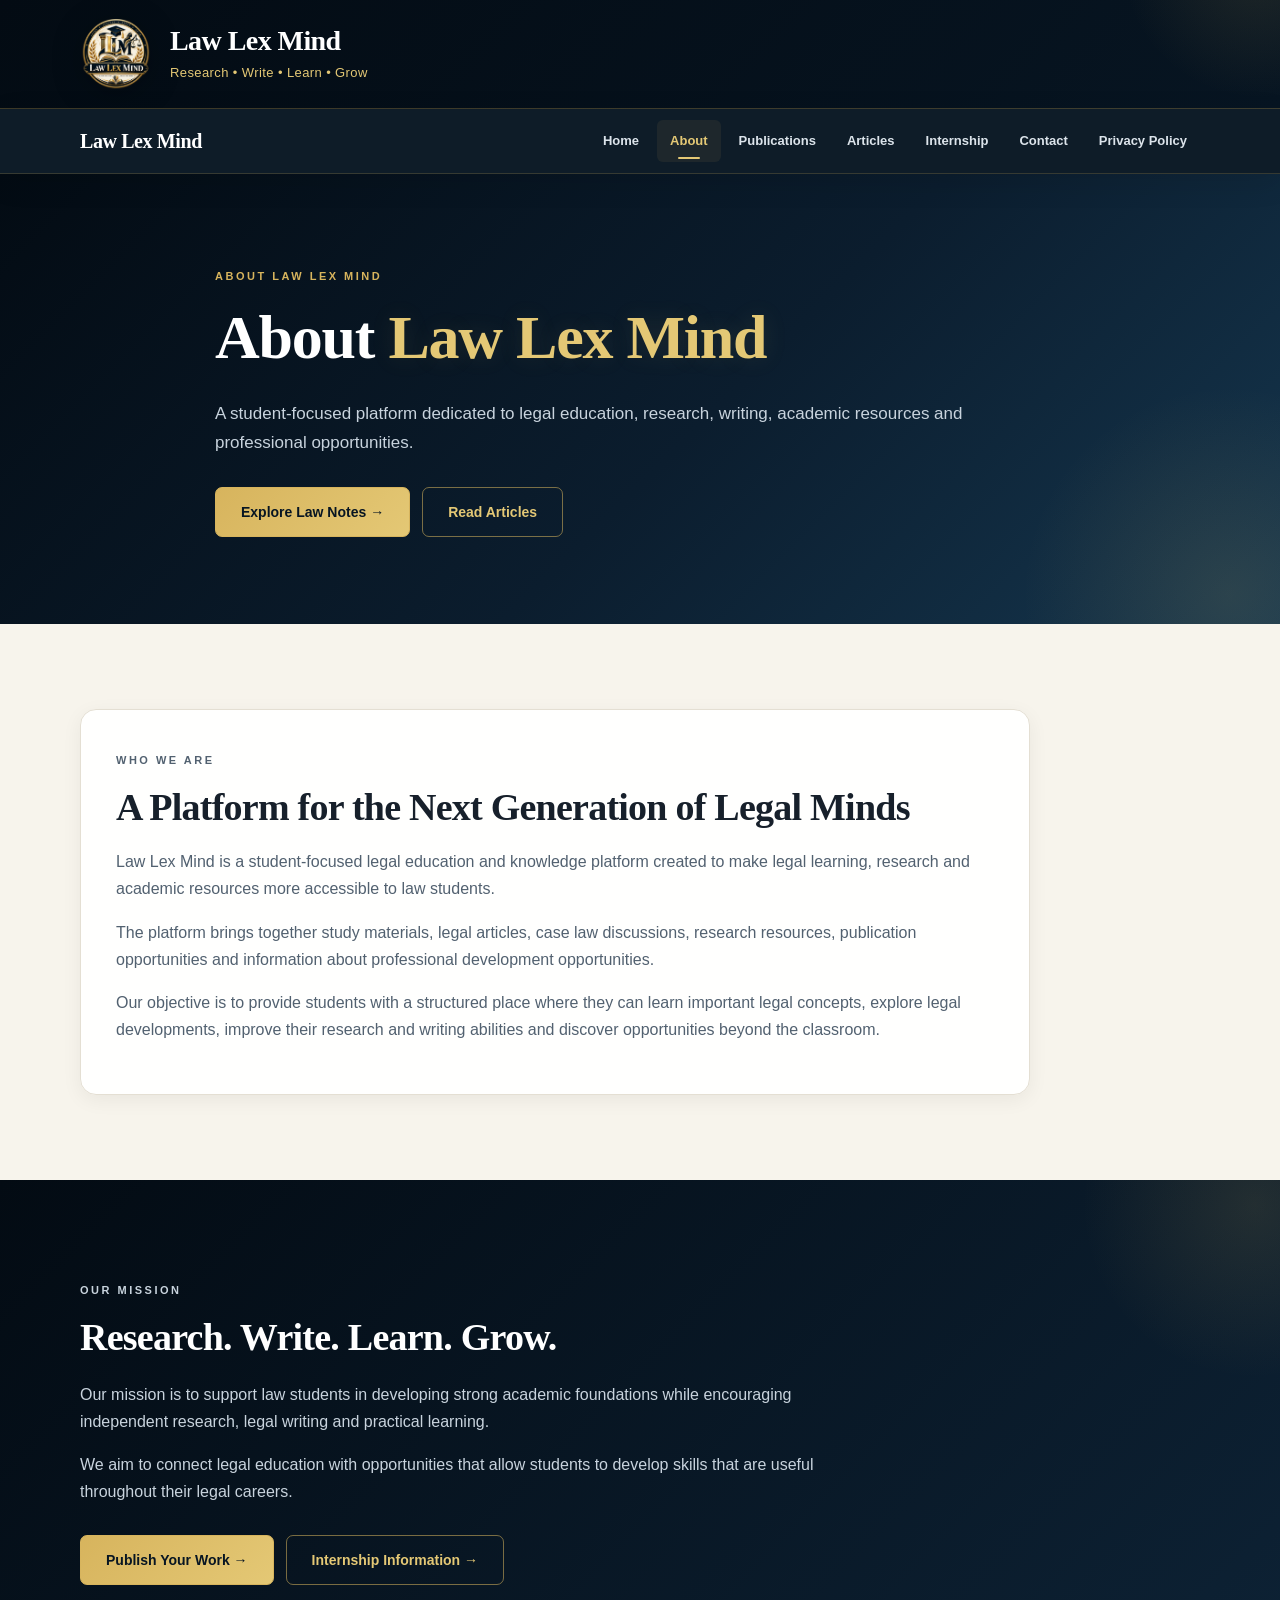
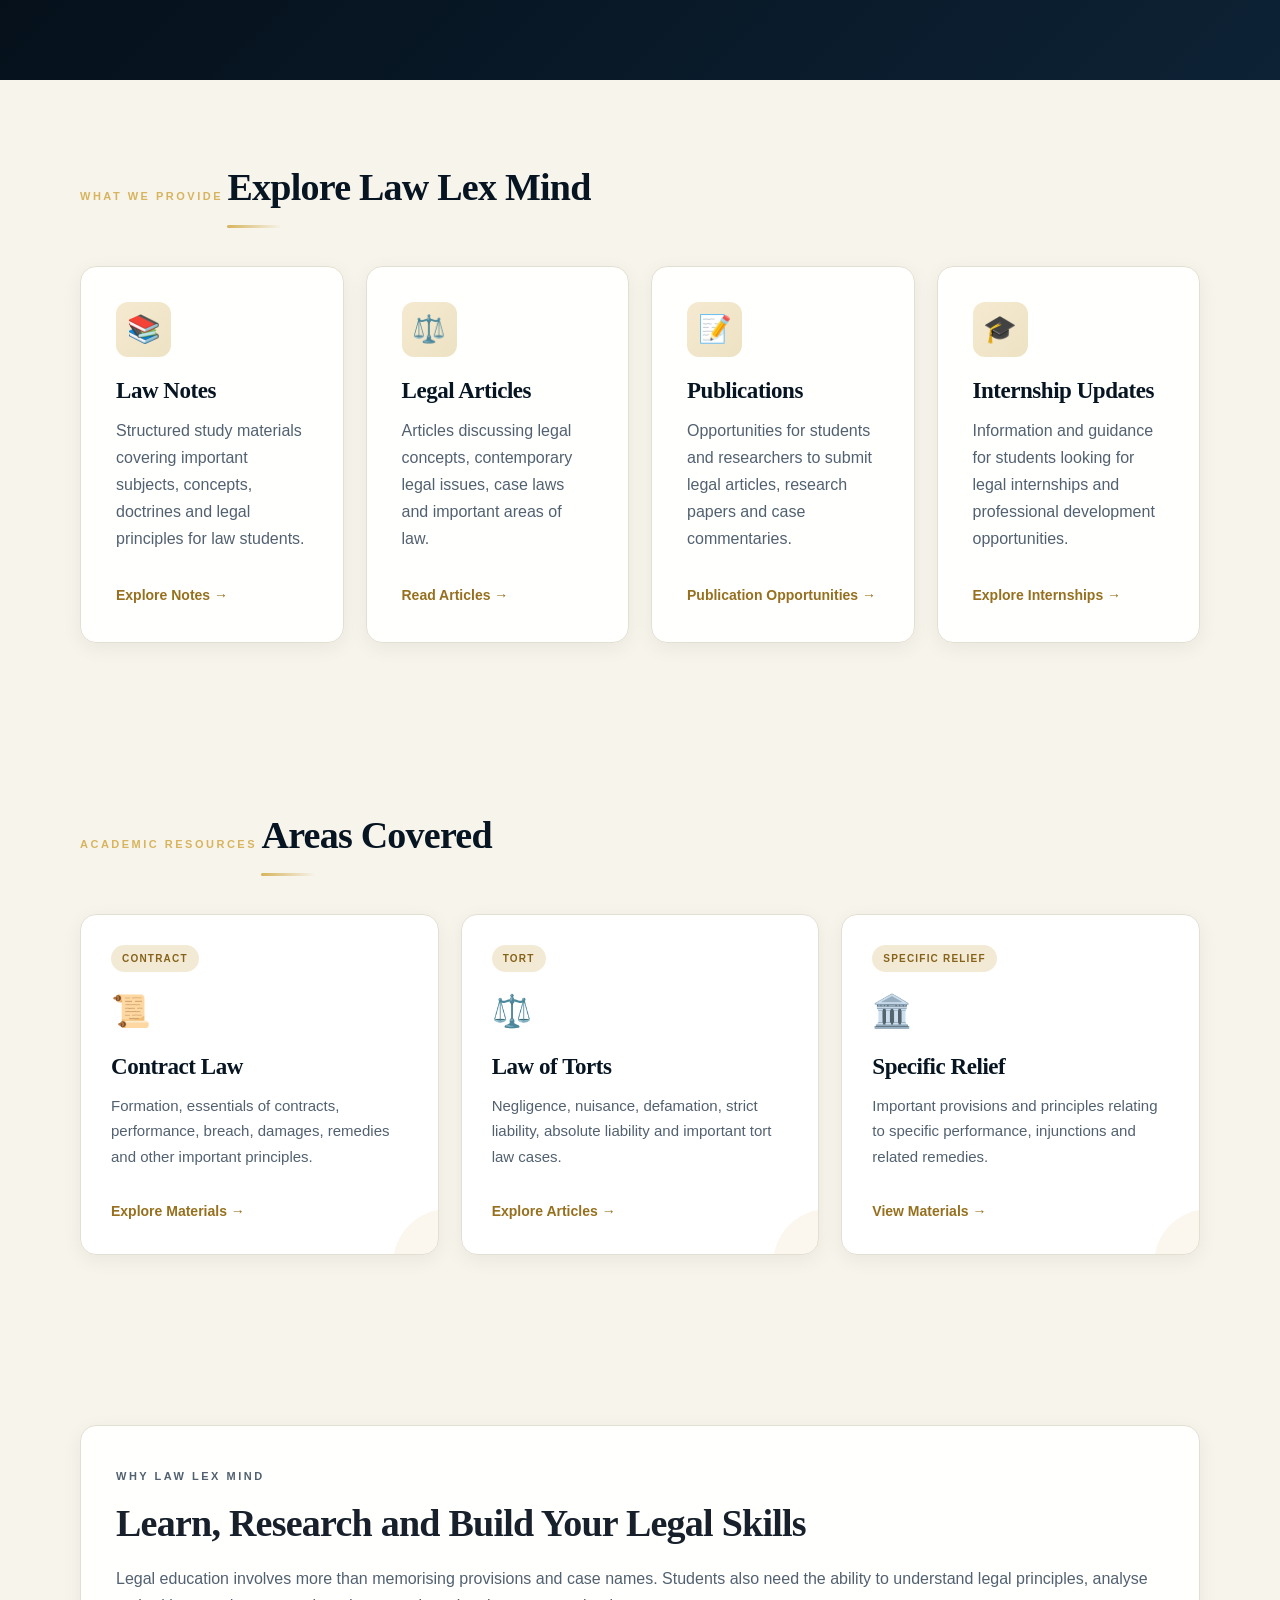
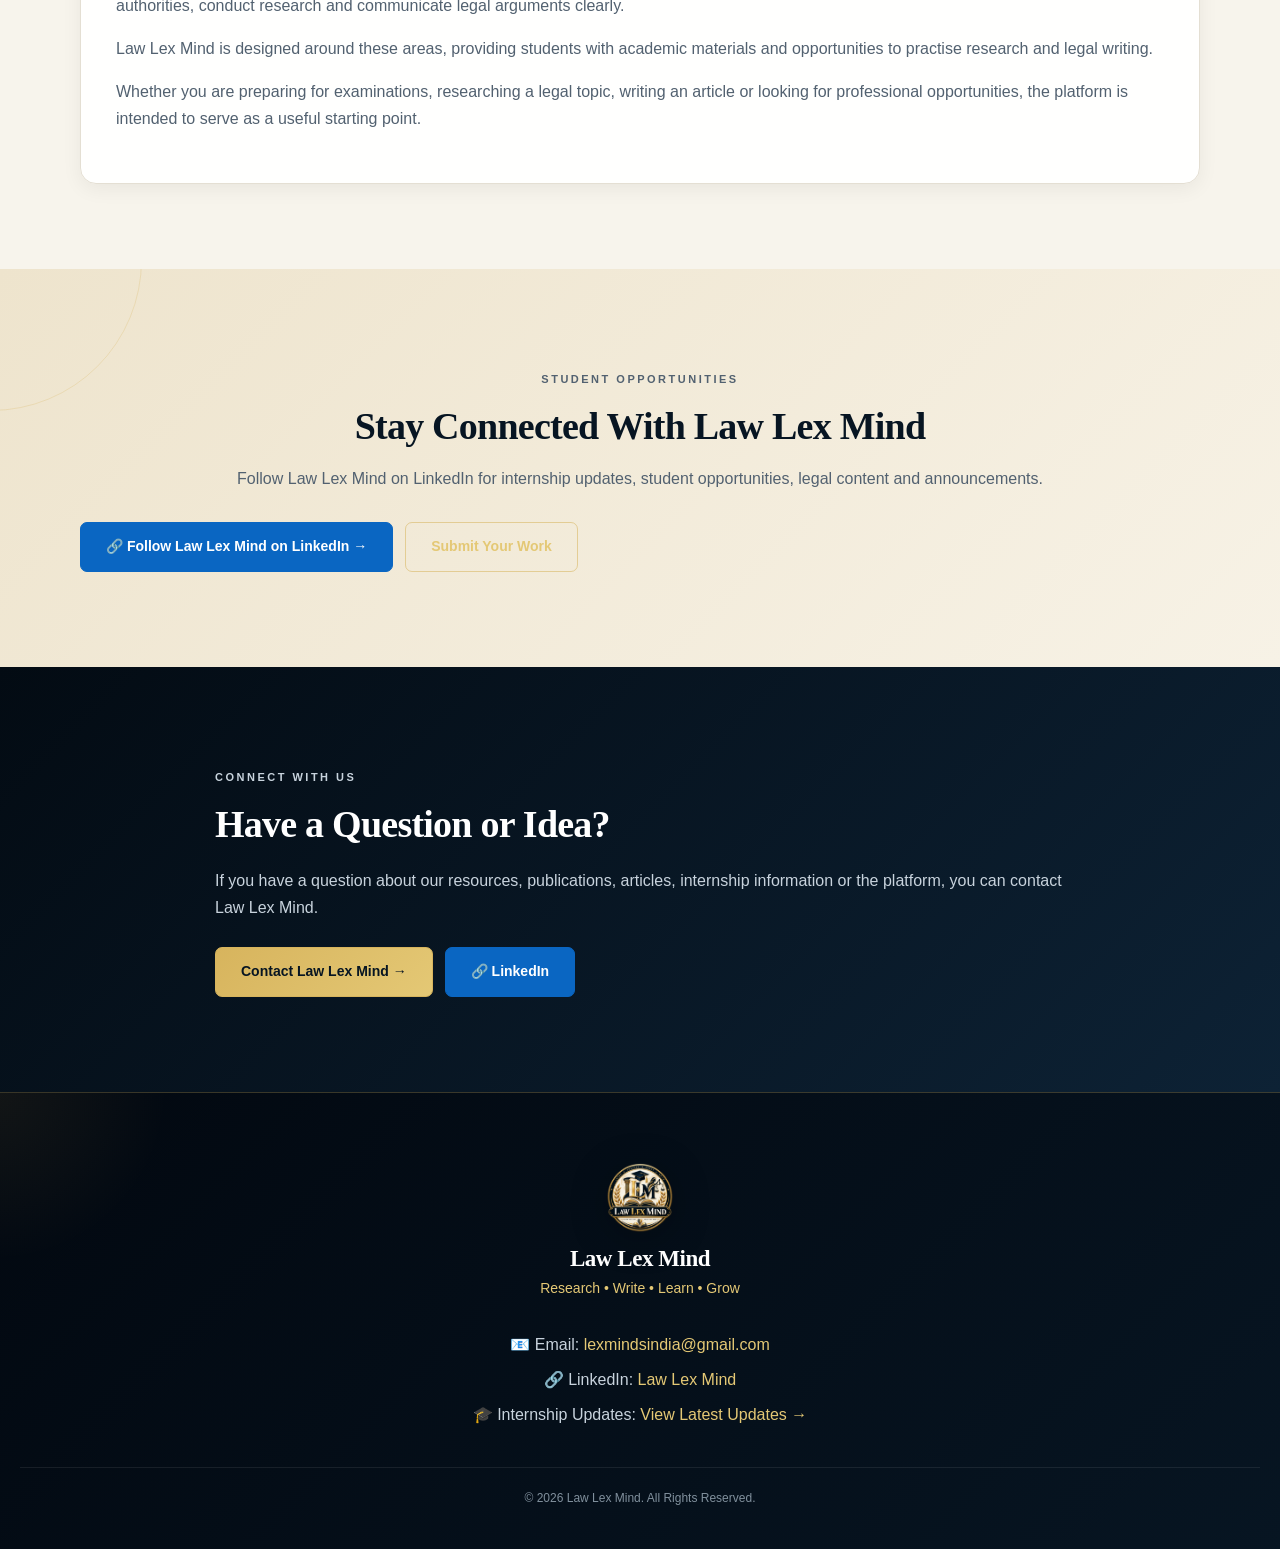
==== commit 1fc30f9c: "Remove footer links from about.html Removed the footer links section from the about page." ====
--- a/about.html
+++ b/about.html
@@ -767,49 +767,6 @@
   </div>
 
 
-  <div class="footer-links">
-
-    <a href="index.html">
-      Home
-    </a>
-
-
-    <a href="about.html">
-      About
-    </a>
-
-
-    <a href="publications.html">
-      Publications
-    </a>
-
-
-    <a href="notes.html">
-      Notes
-    </a>
-
-
-    <a href="articles.html">
-      Articles
-    </a>
-
-
-    <a href="internship.html">
-      Internship
-    </a>
-
-
-    <a href="contact.html">
-      Contact
-    </a>
-
-
-    <a href="policy.html">
-      Privacy Policy
-    </a>
-
-  </div>
-
 
   <div class="footer-contact">
 
